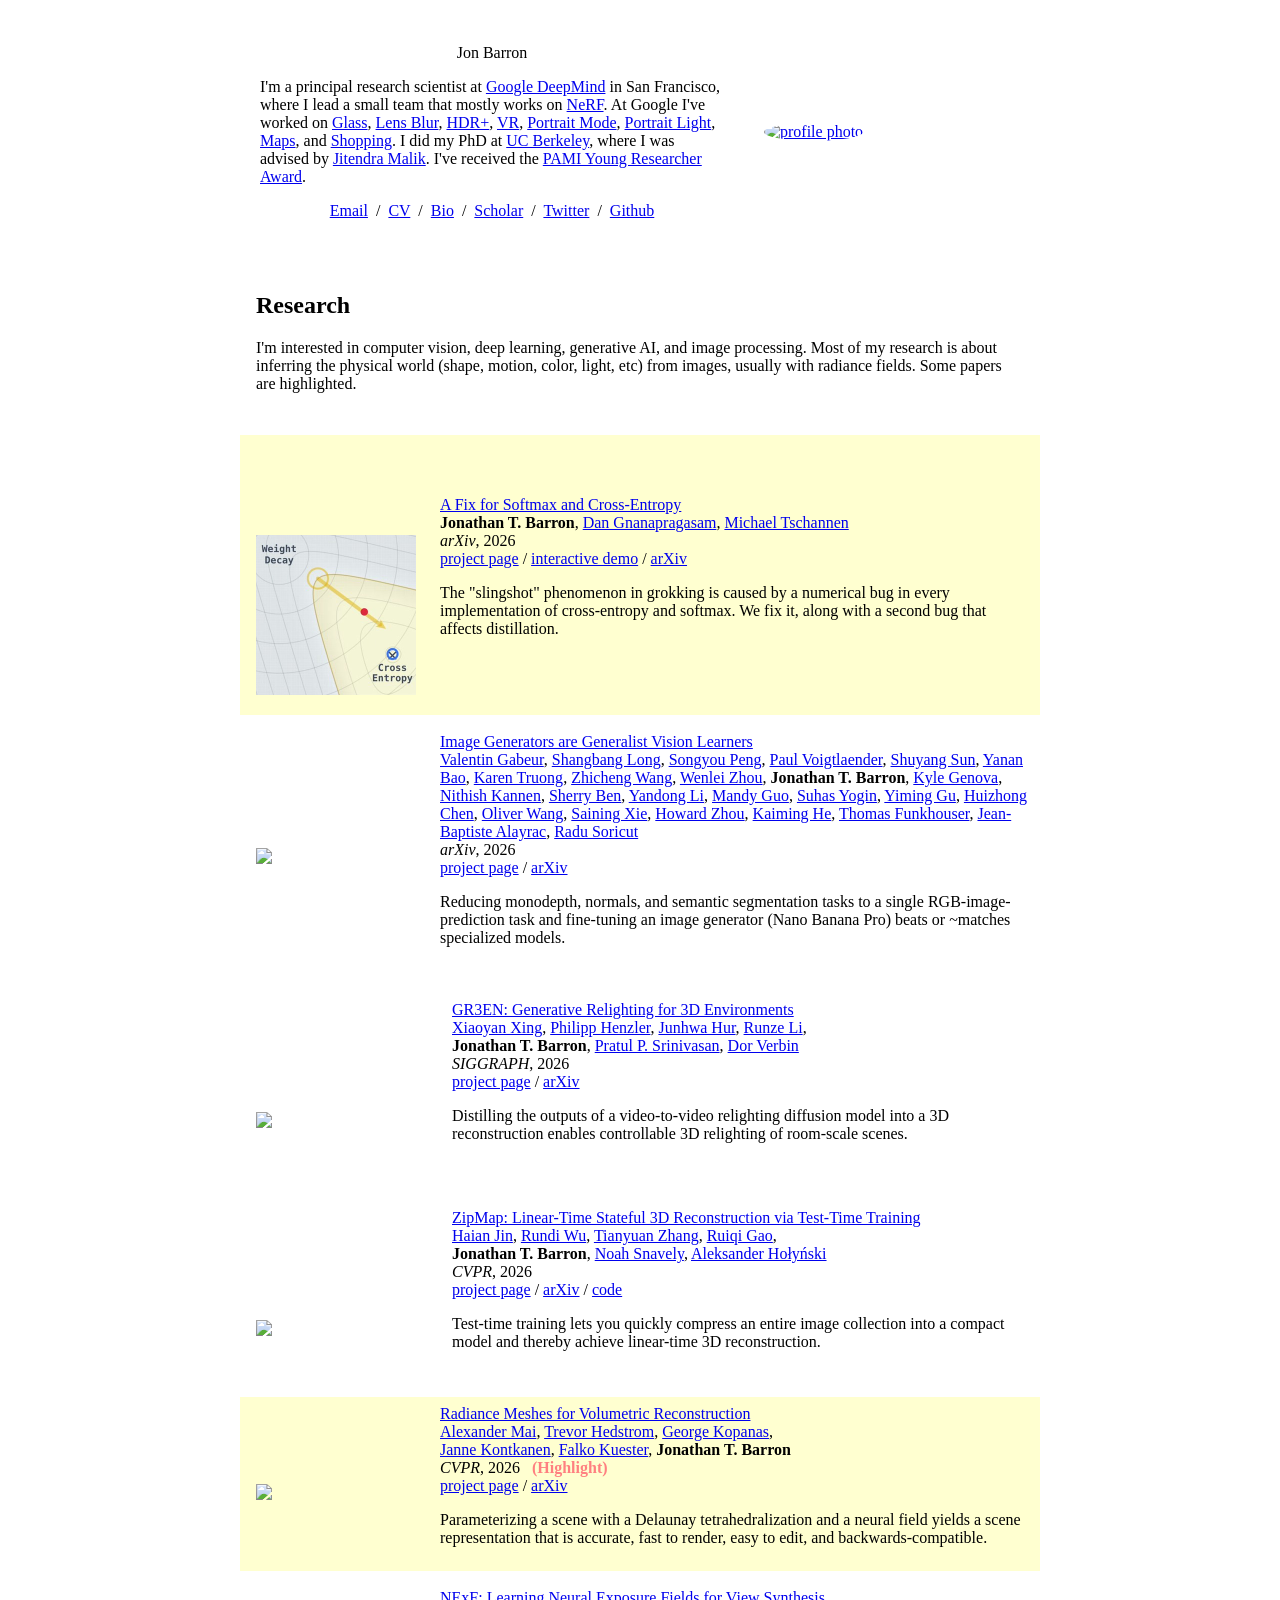
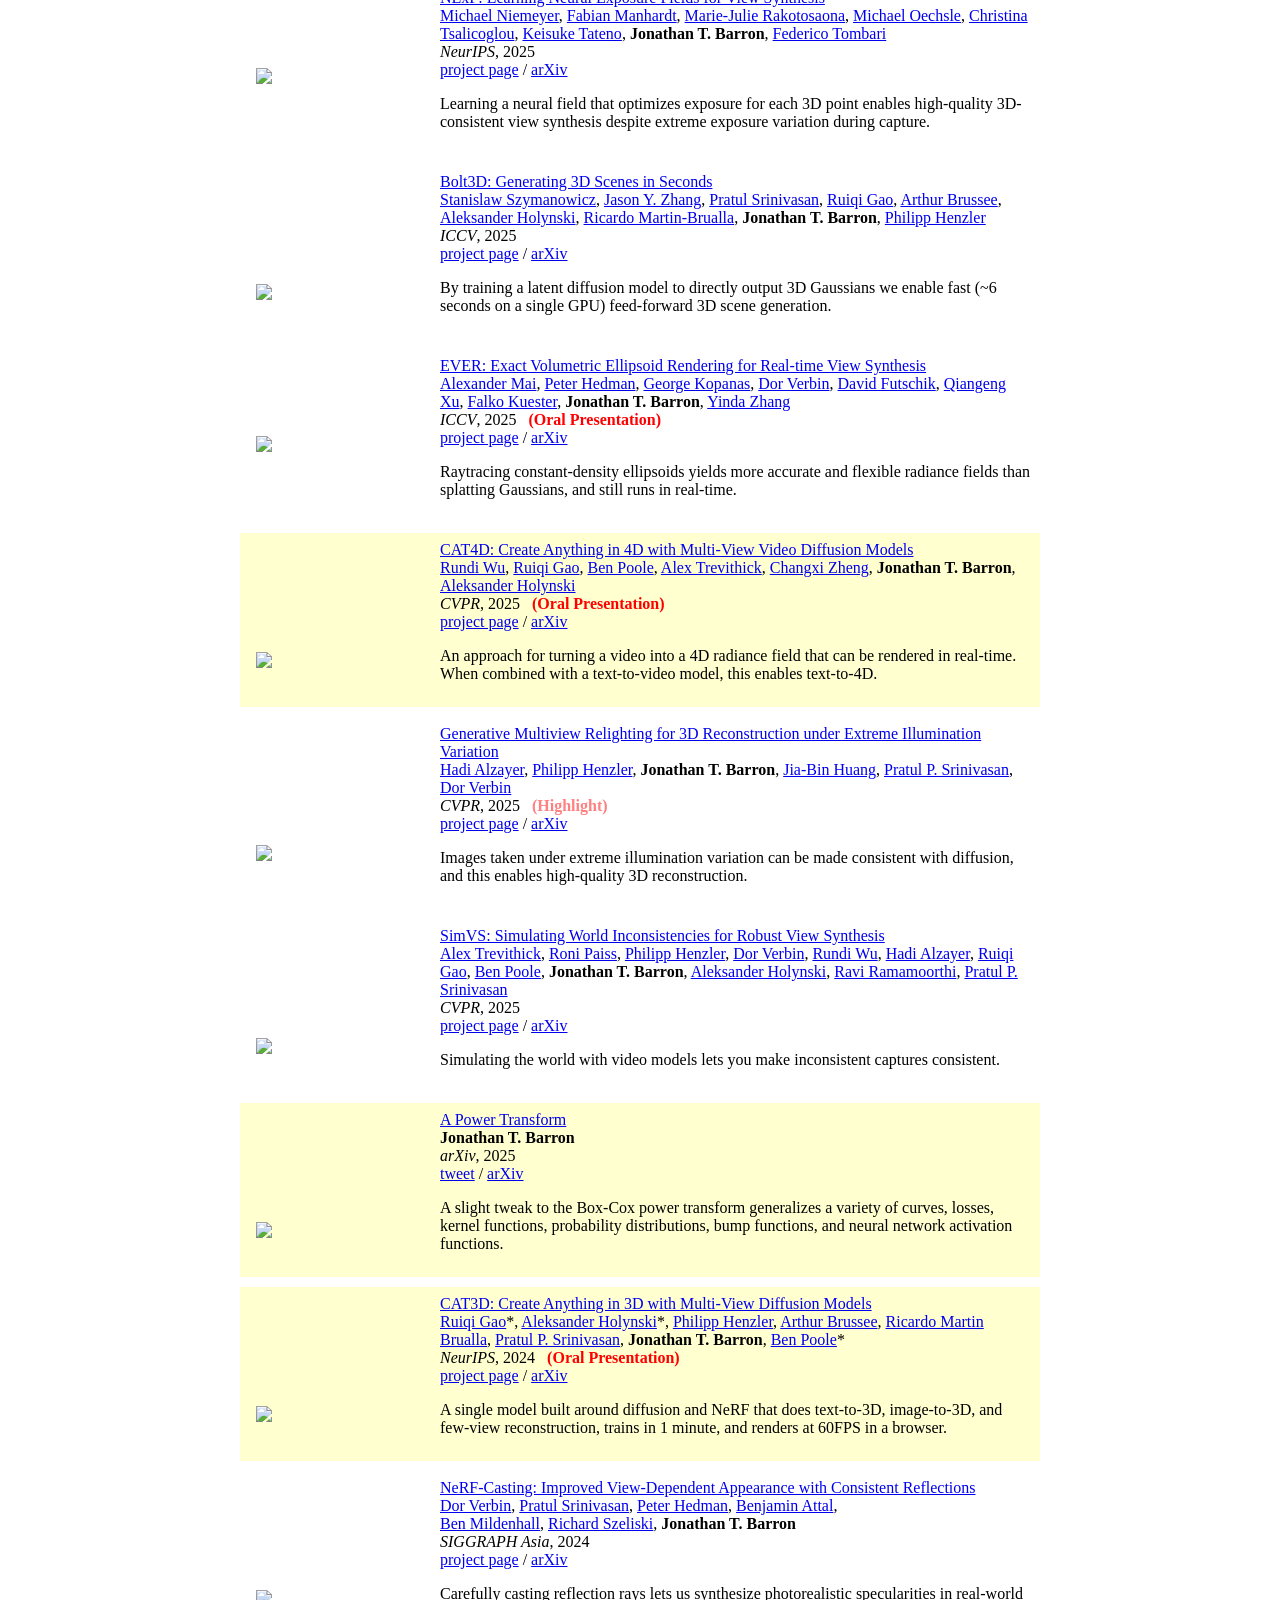
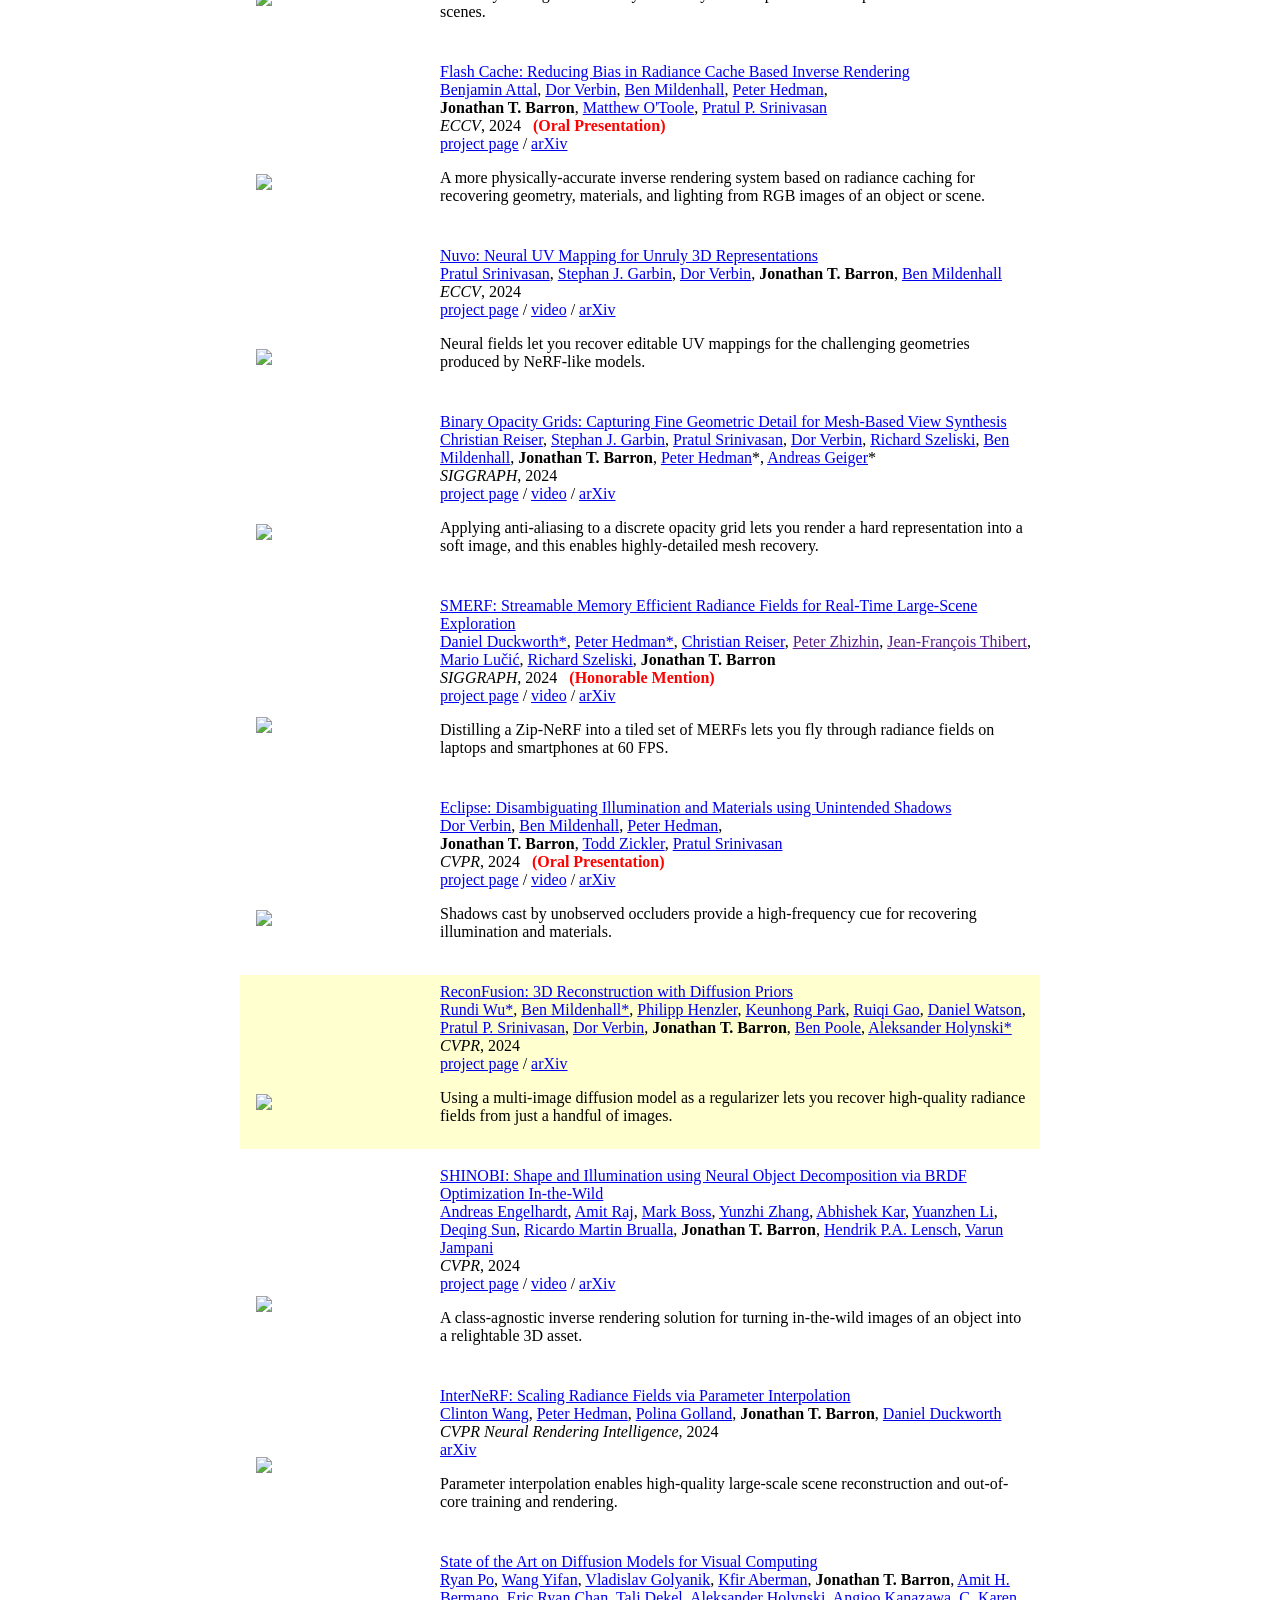
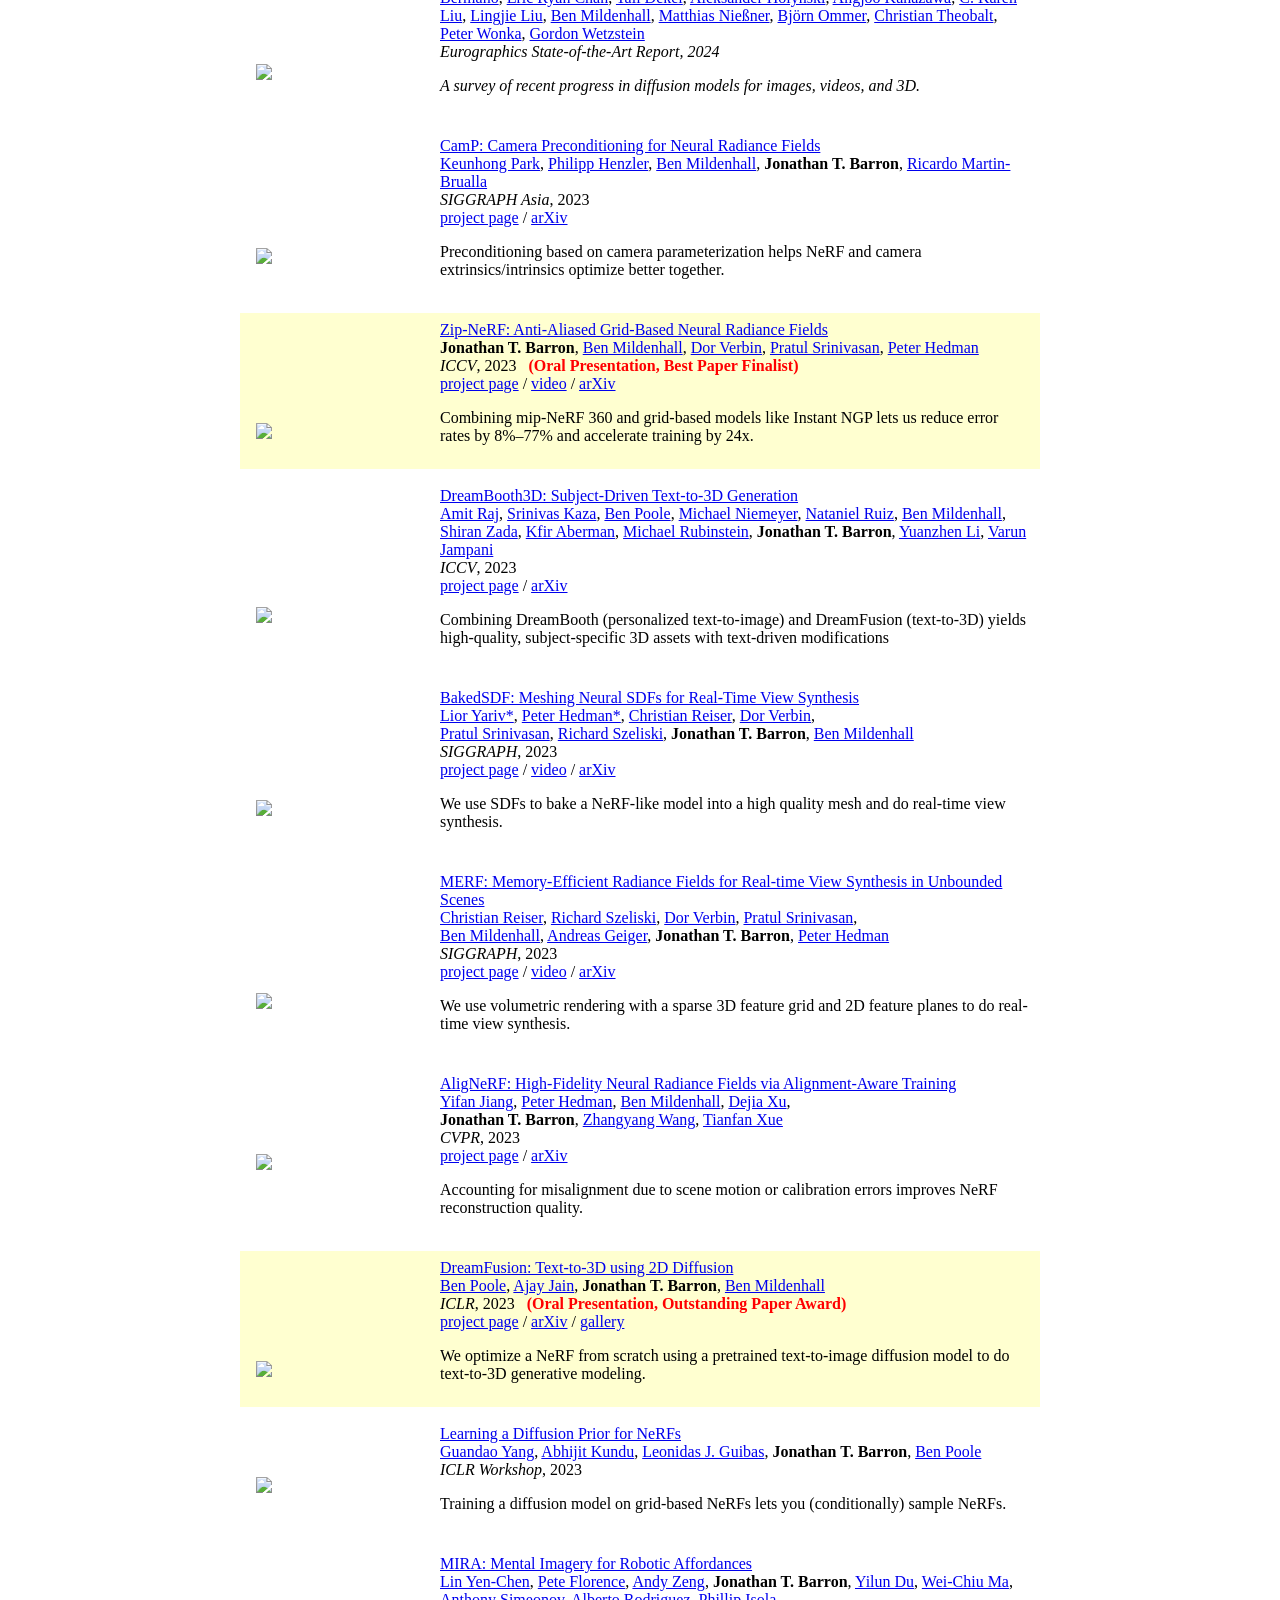
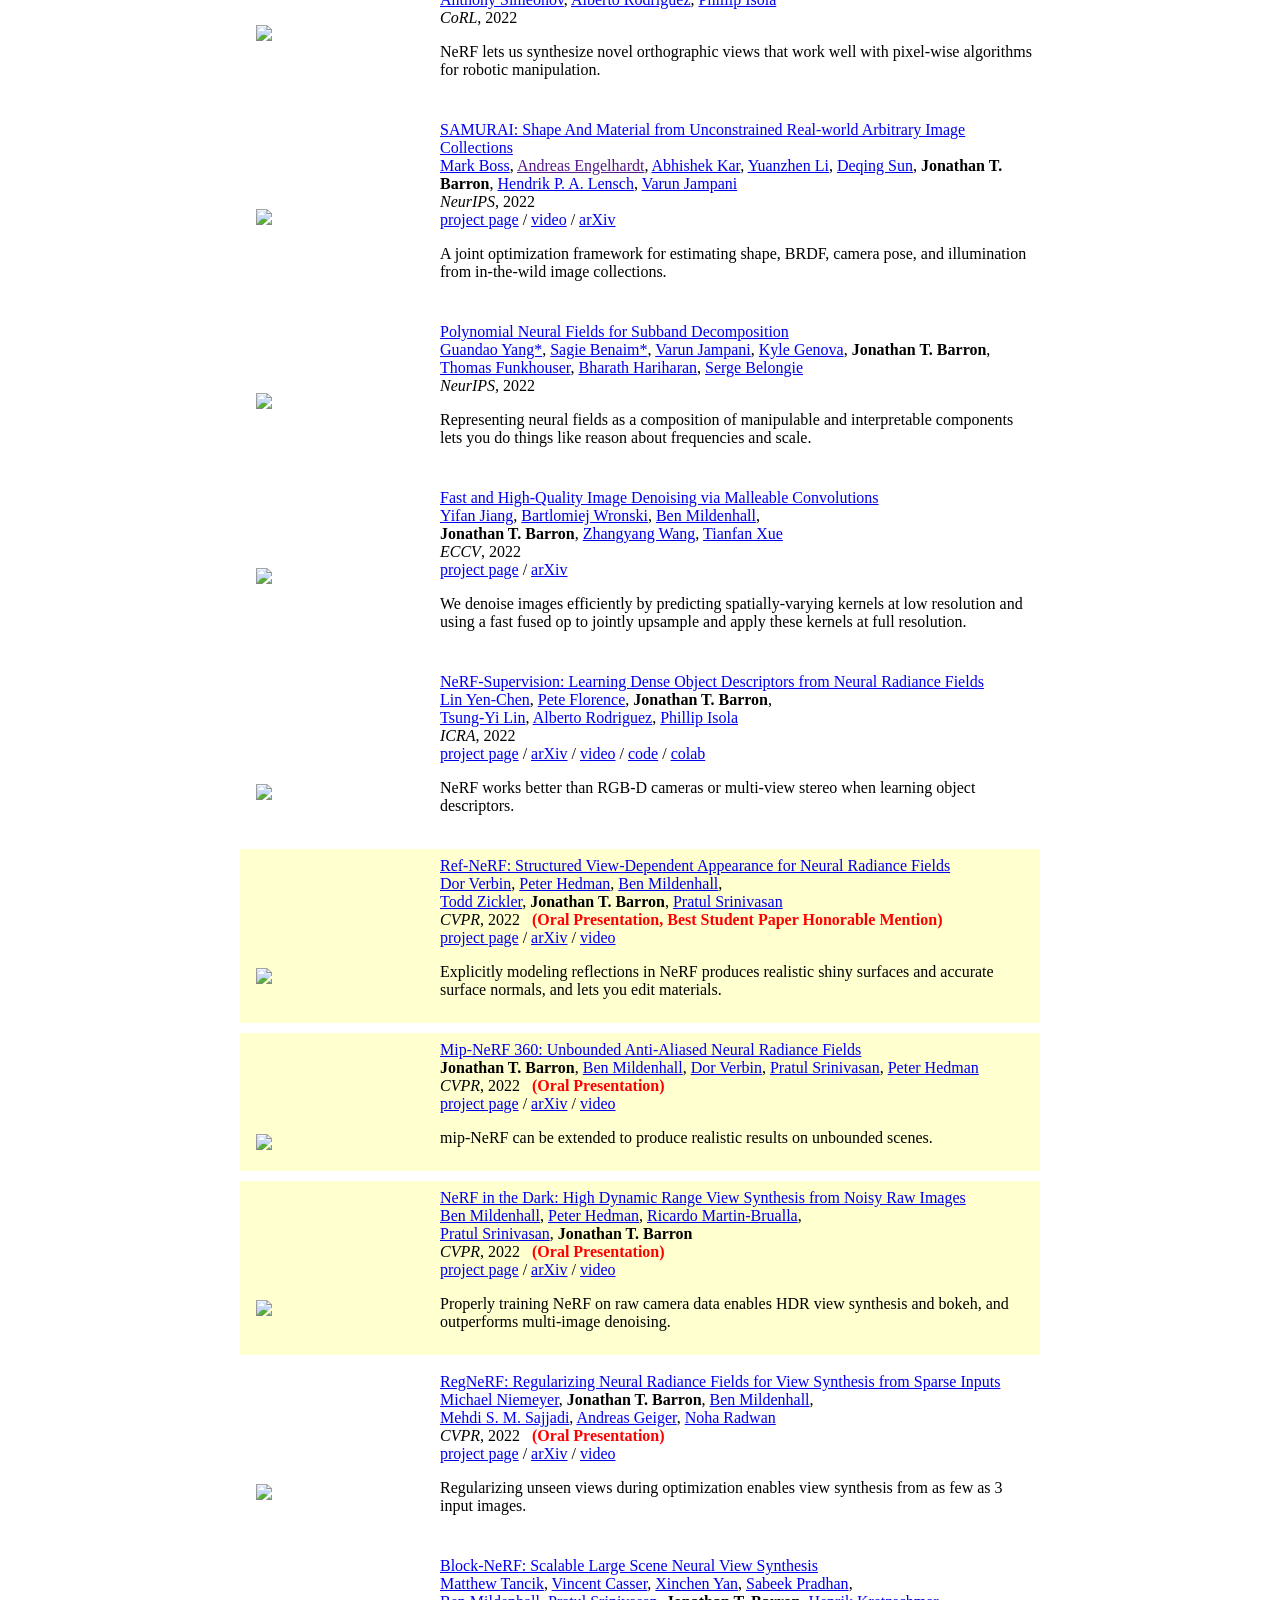
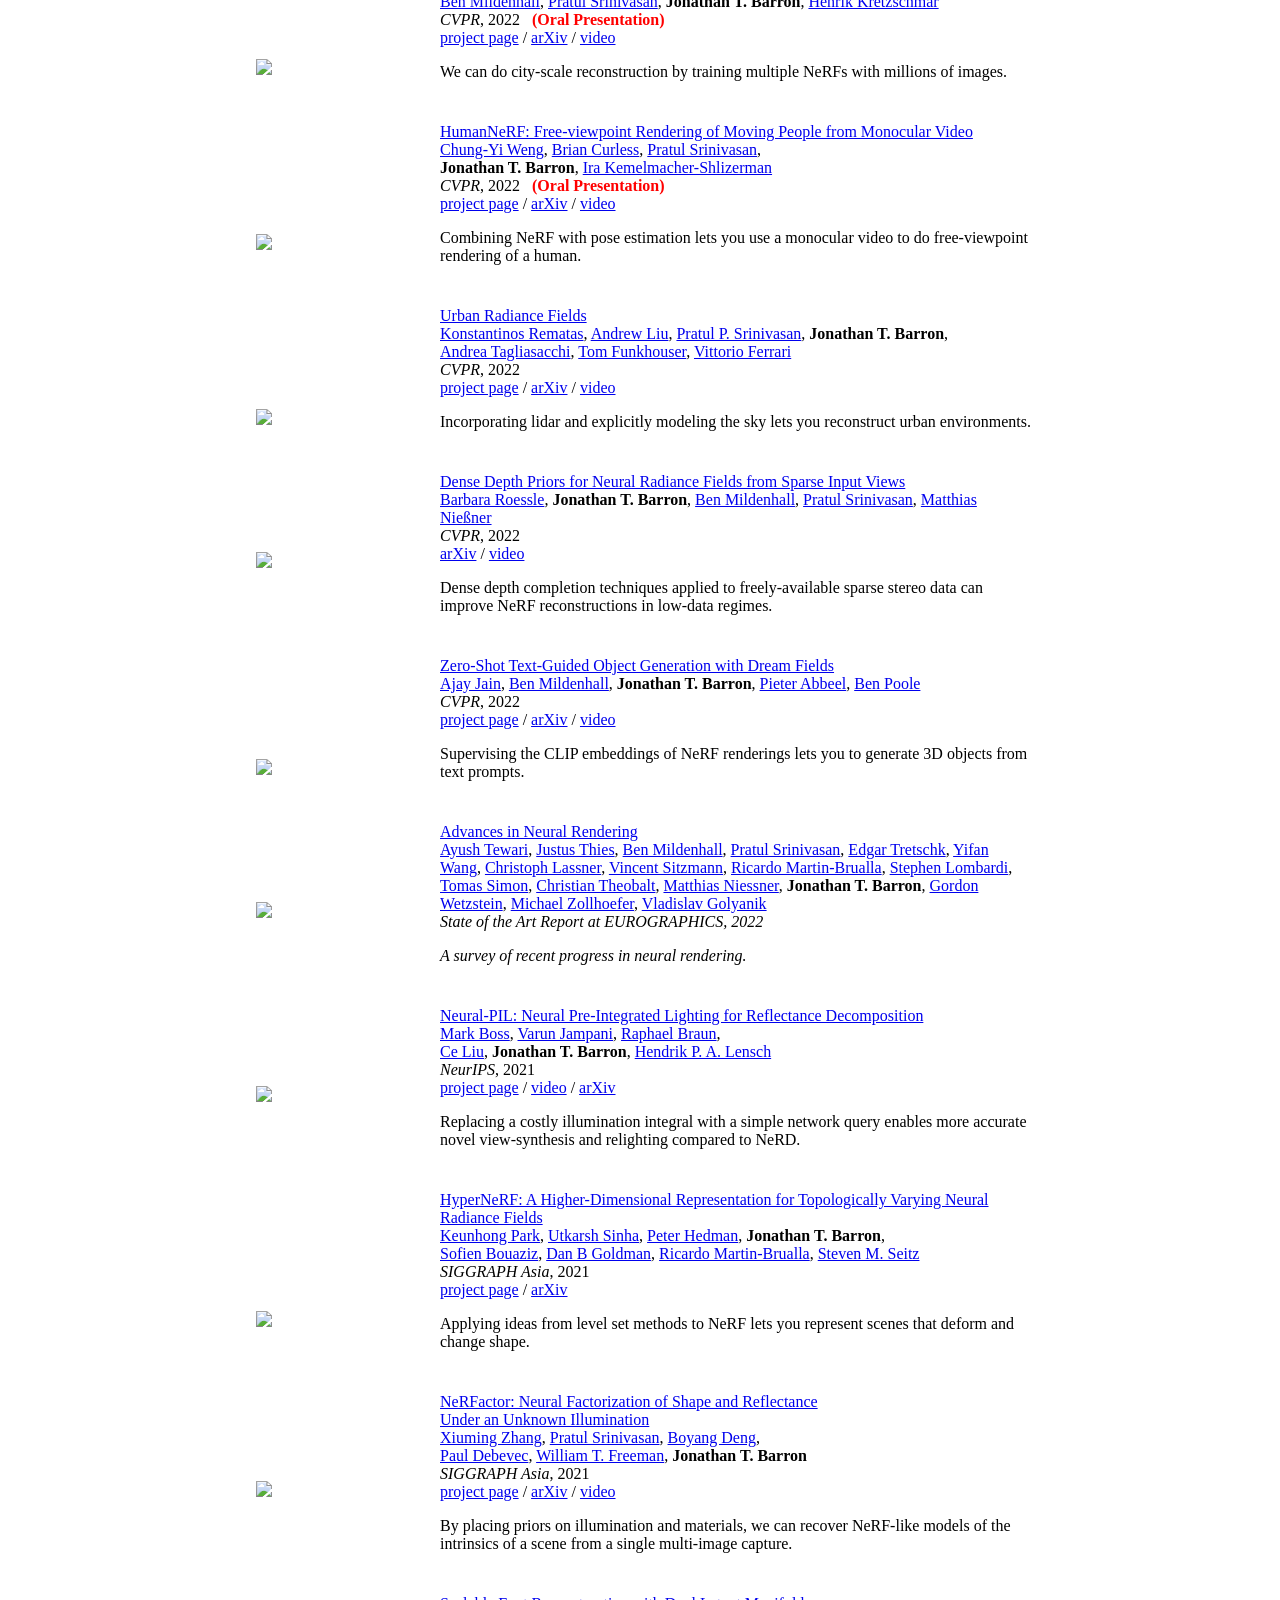
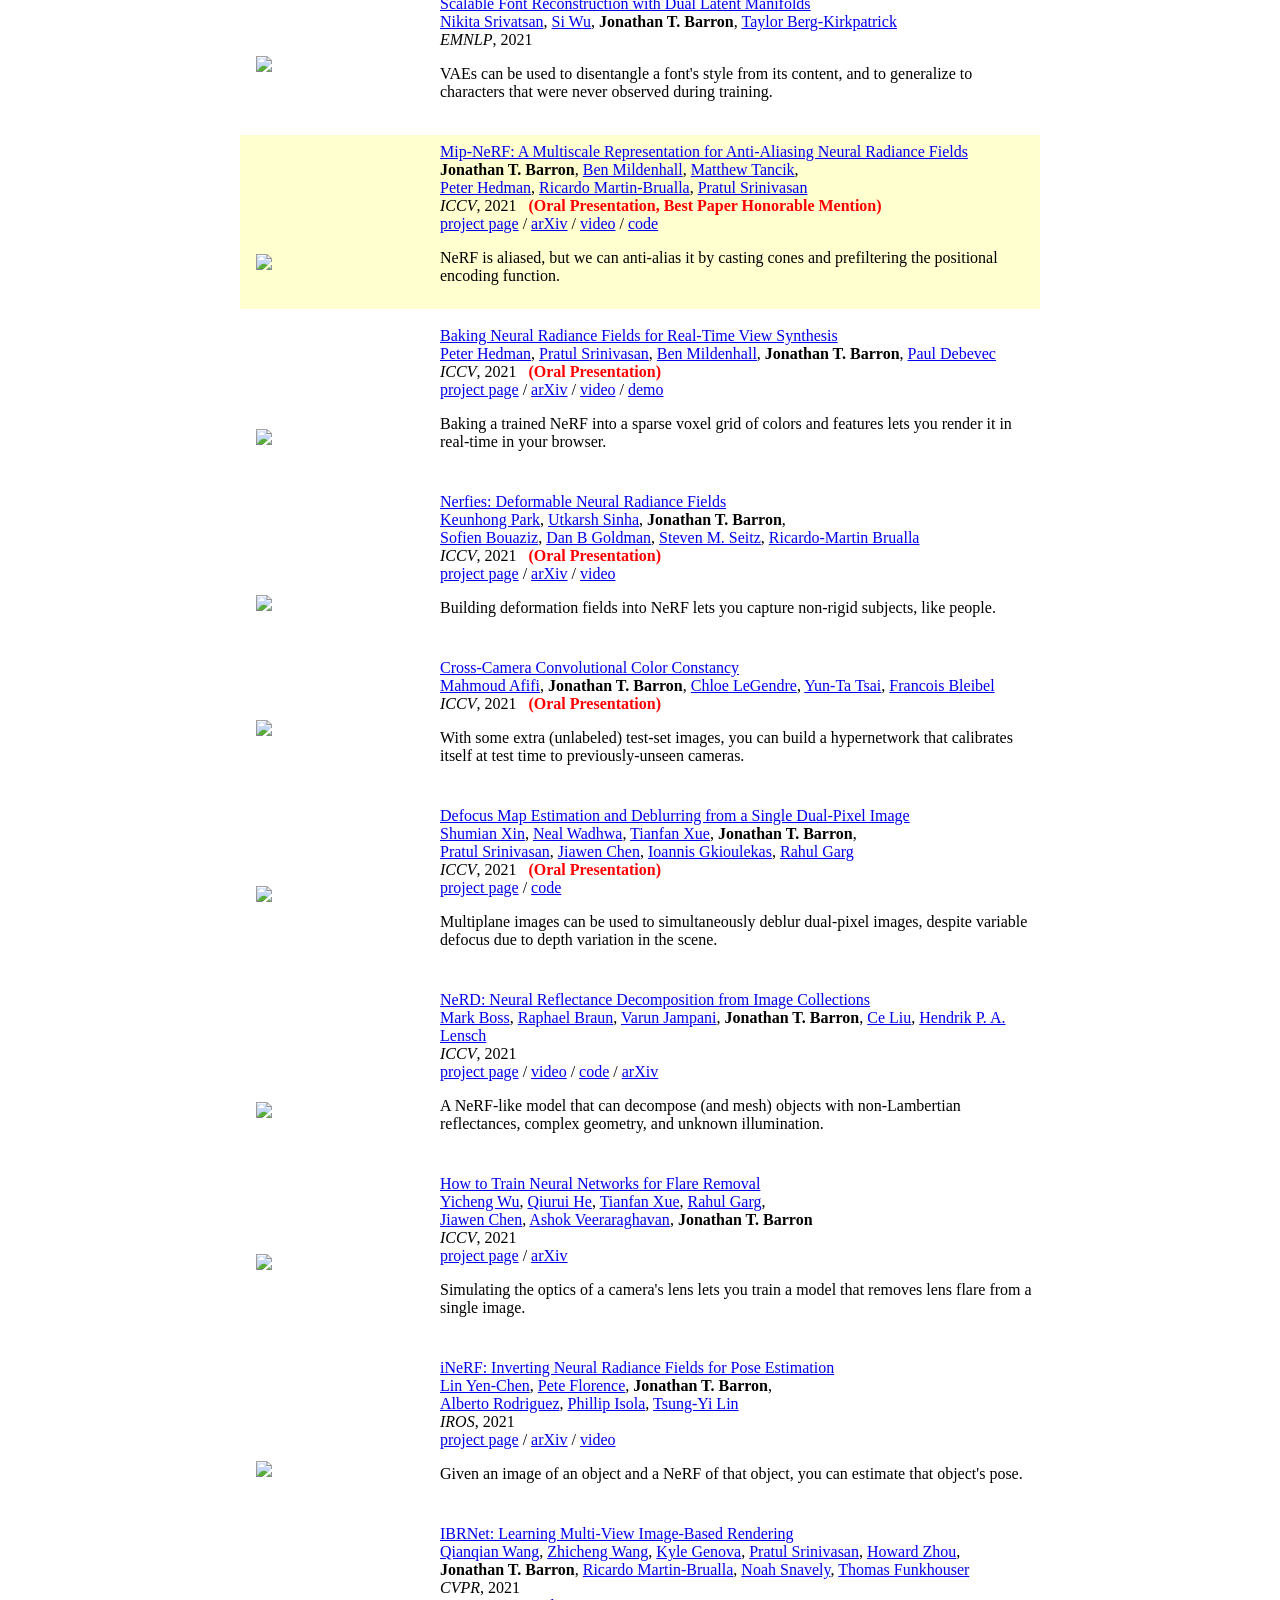
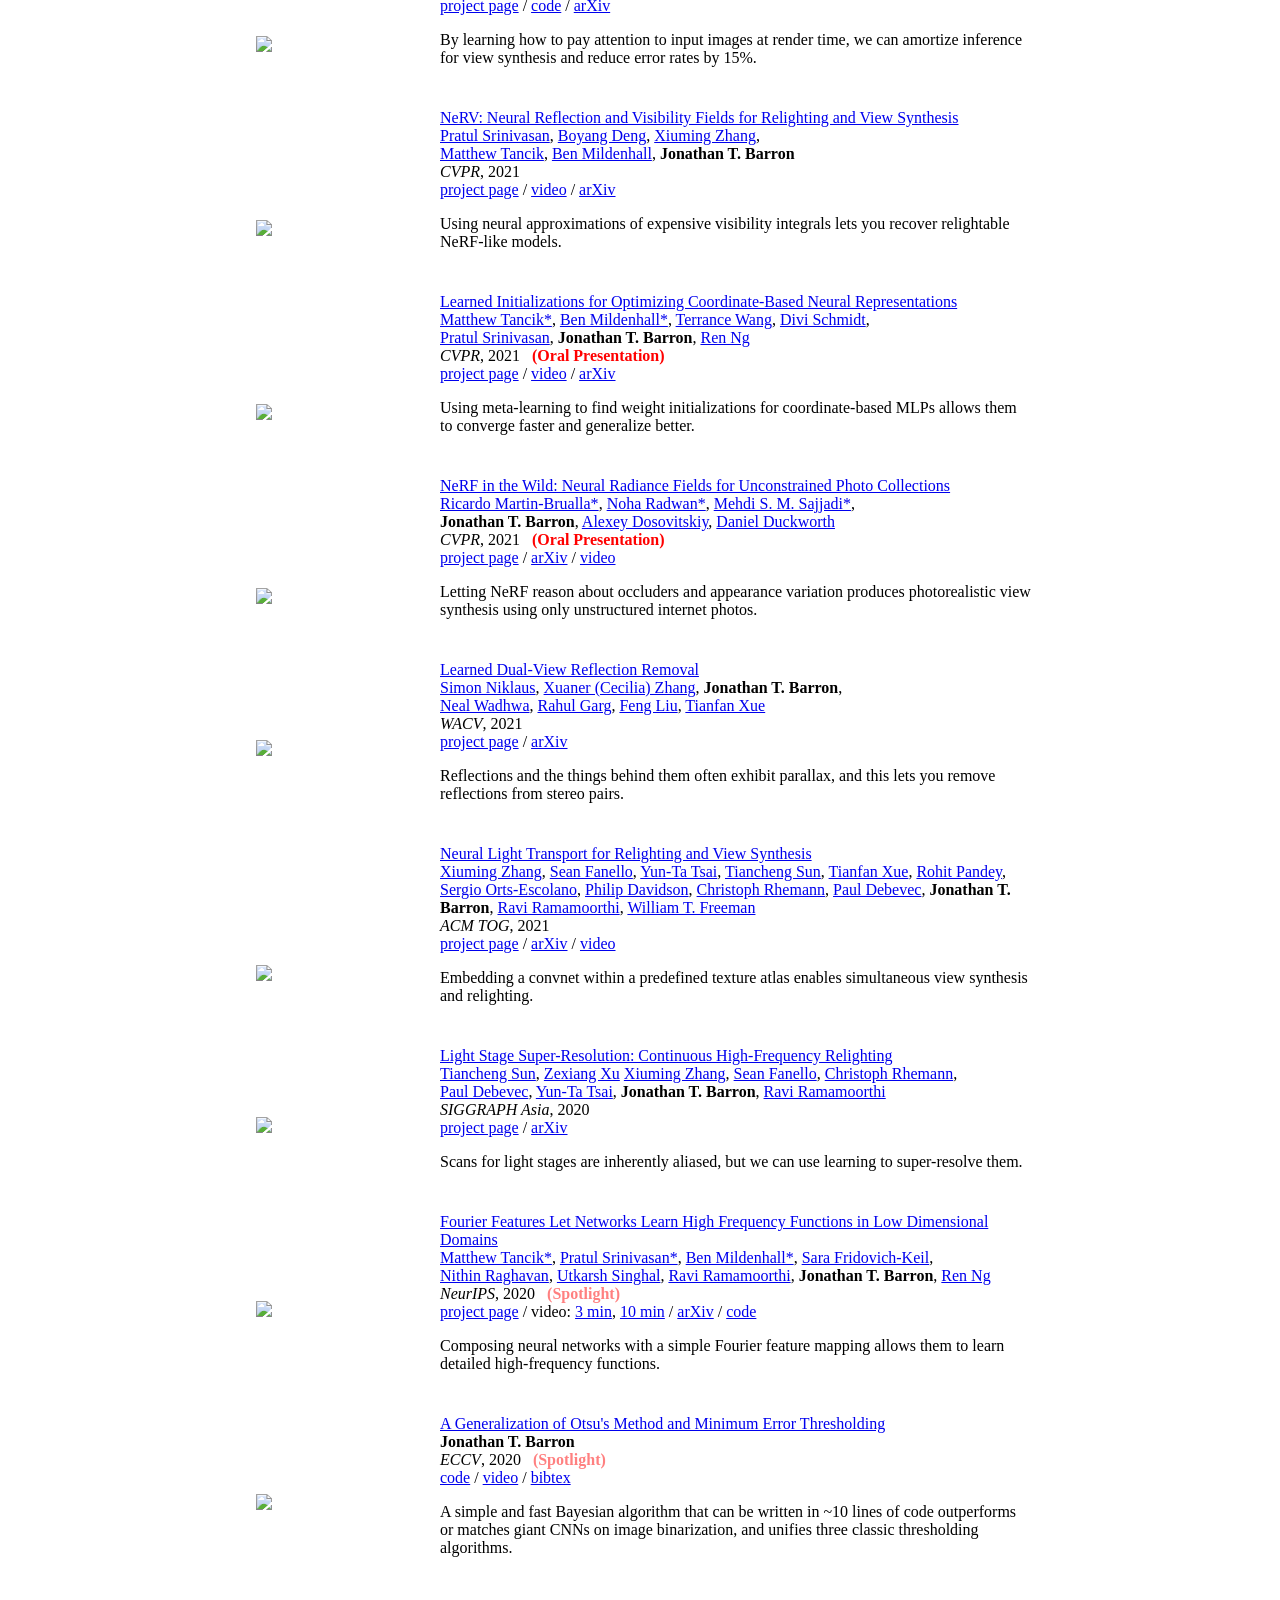
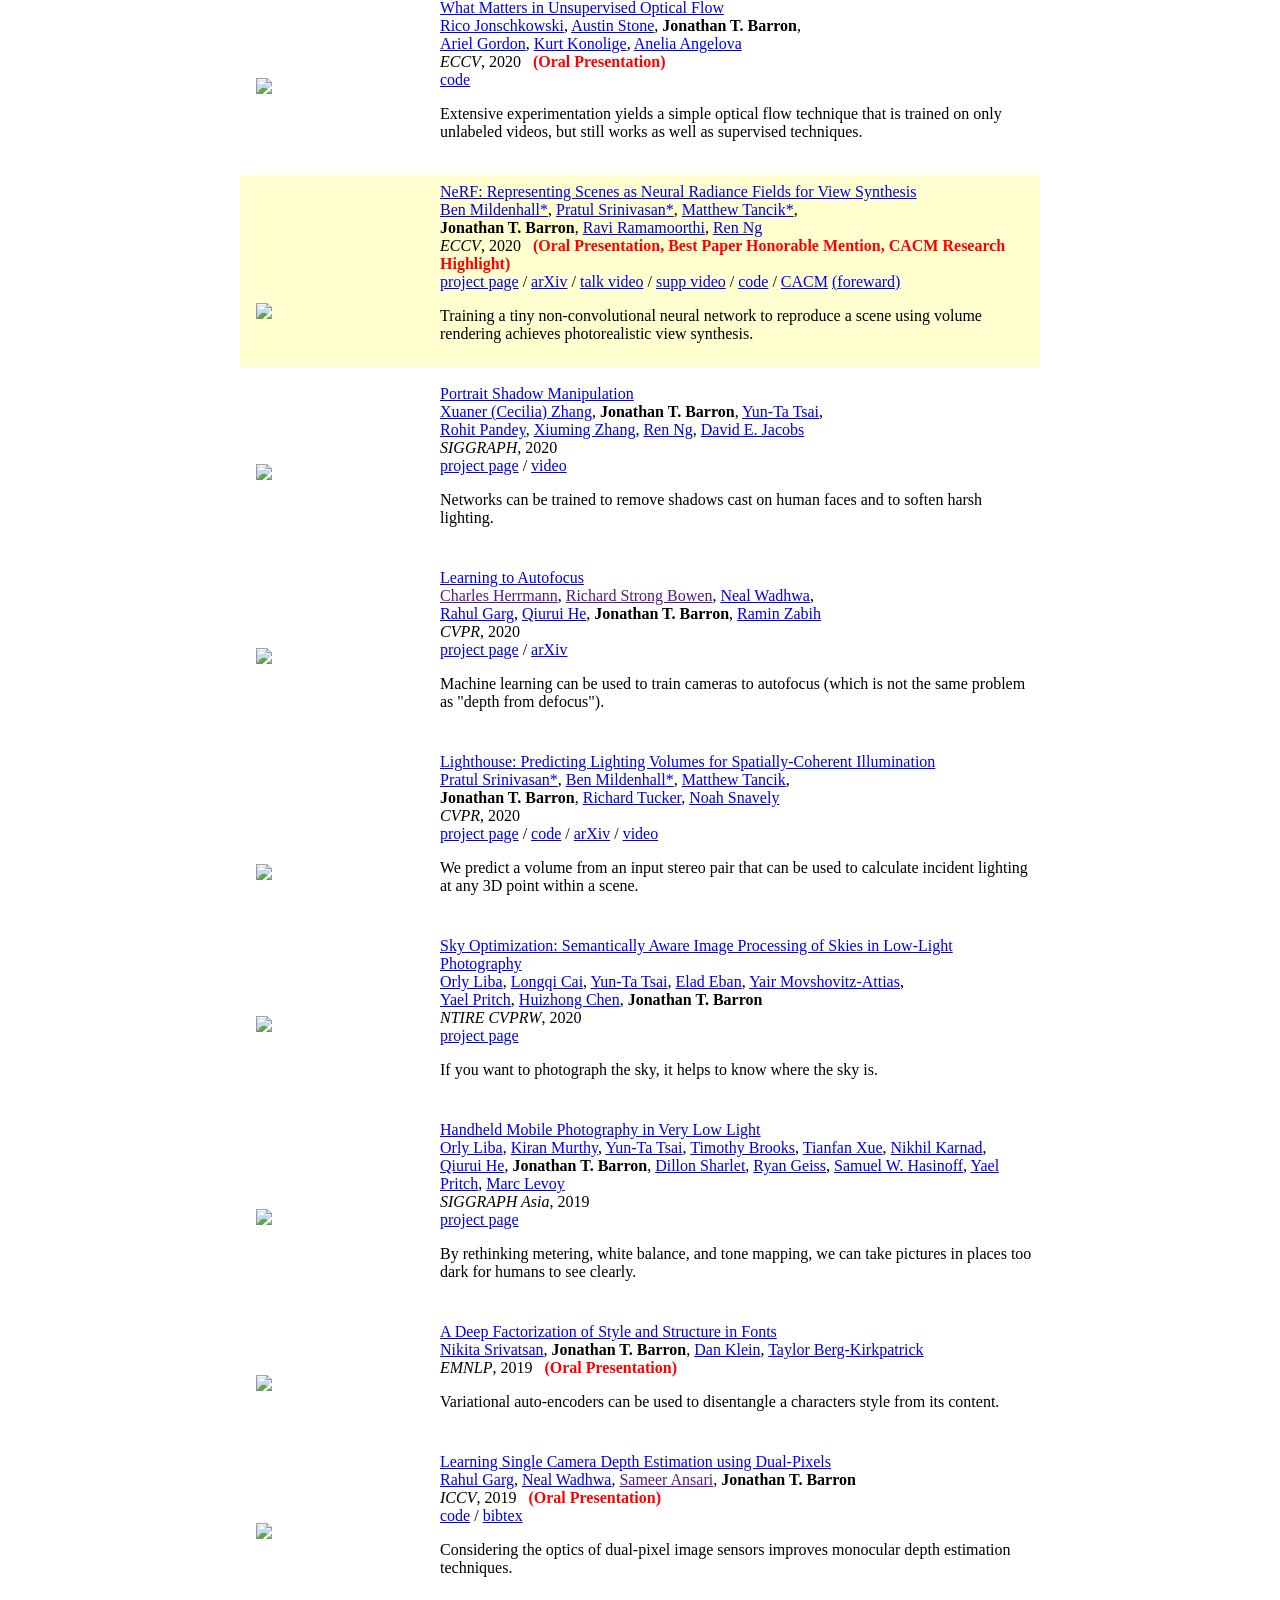
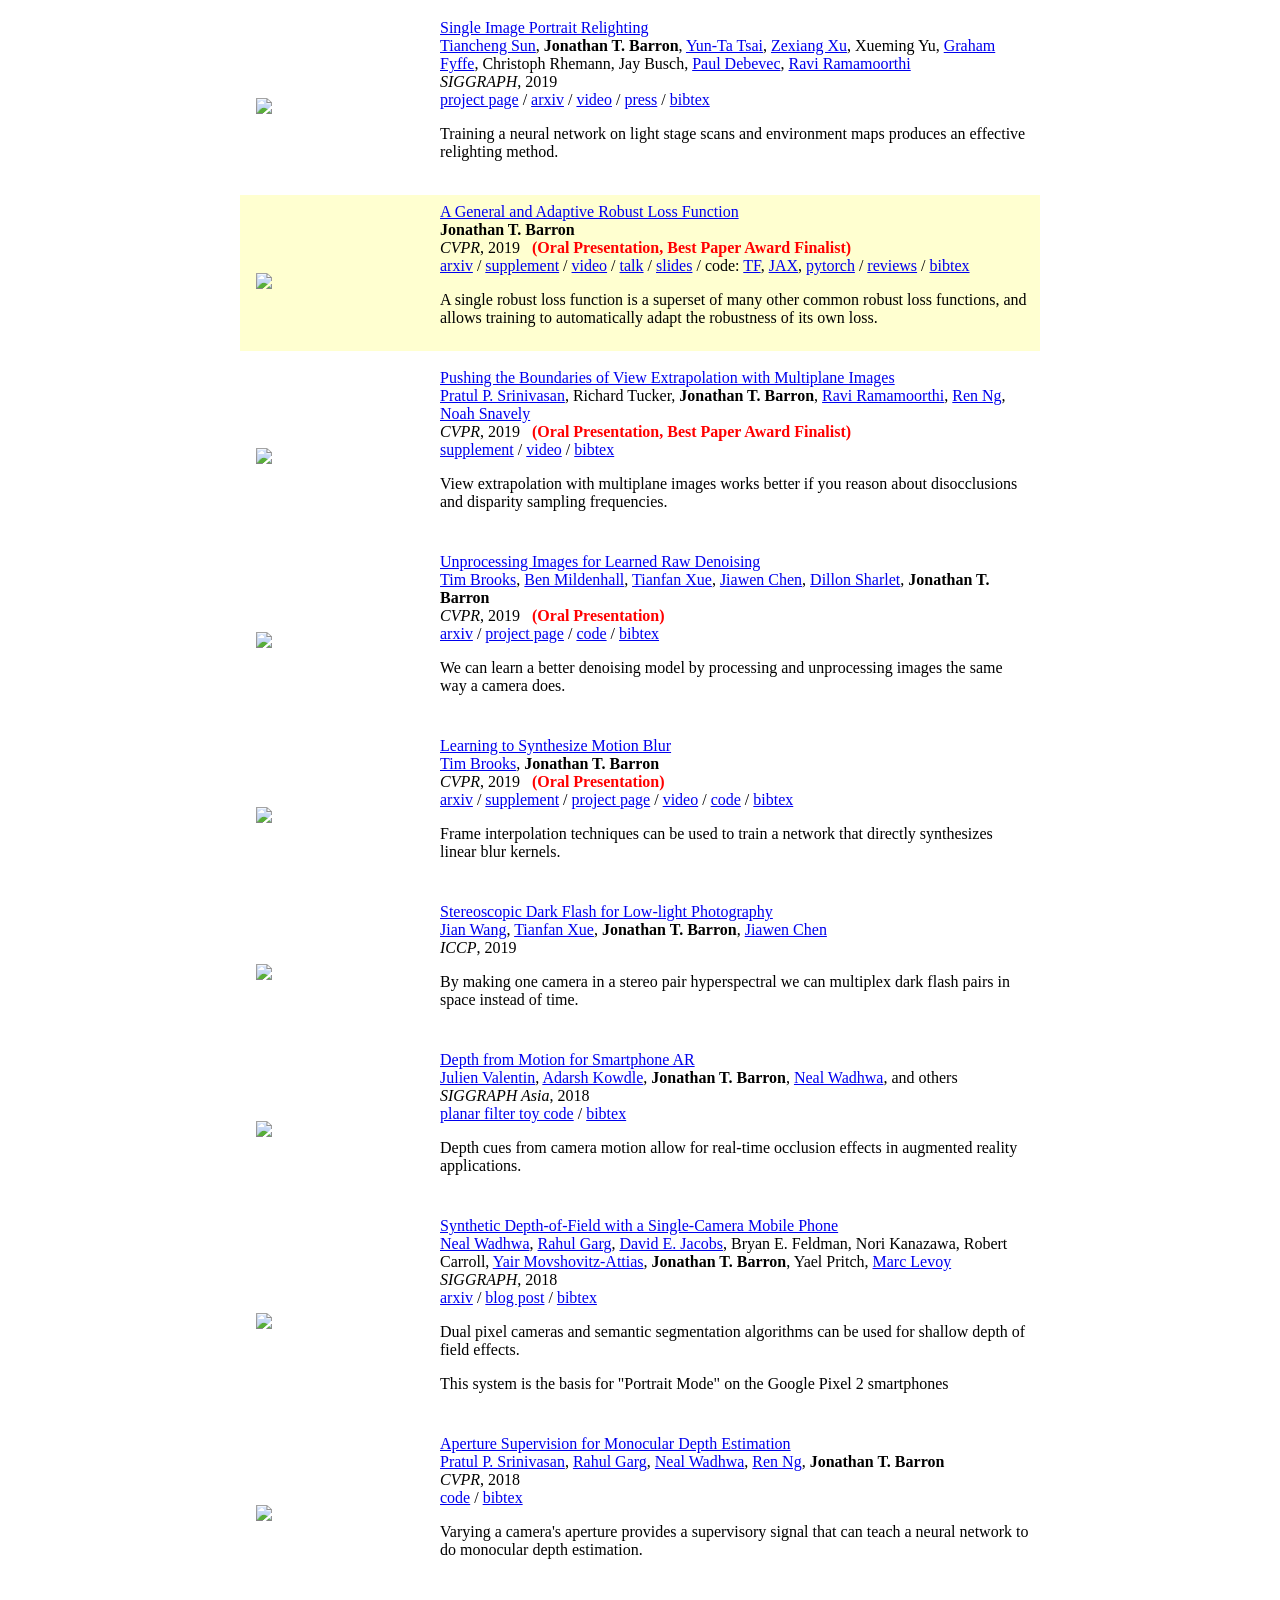
==== index.html @ c2117e4c "SoftmaxFix: demo link, description tweak, thumbnail trim, demo background seam fix" ====
<!DOCTYPE HTML>
<html lang="en">
  <head>
    <meta http-equiv="Content-Type" content="text/html; charset=UTF-8">

    <title>Jon Barron</title>

    <meta name="author" content="Jon Barron">
    <meta name="viewport" content="width=device-width, initial-scale=1">
    <link rel="shortcut icon" href="images/favicon/favicon.ico" type="image/x-icon">
    <link rel="stylesheet" type="text/css" href="stylesheet.css">
    
  </head>

  <body>
    <table style="width:100%;max-width:800px;border:0px;border-spacing:0px;border-collapse:separate;margin-right:auto;margin-left:auto;"><tbody>
      <tr style="padding:0px">
        <td style="padding:0px">
          <table style="width:100%;border:0px;border-spacing:0px;border-collapse:separate;margin-right:auto;margin-left:auto;"><tbody>
            <tr style="padding:0px">
              <td style="padding:2.5%;width:63%;vertical-align:middle">
                <p class="name" style="text-align: center;">
                  Jon Barron
                </p>
                <p>
		I'm a principal research scientist at <a href="https://deepmind.google/">Google DeepMind</a> in San Francisco, where I lead a small team that mostly works on <a href="https://www.matthewtancik.com/nerf">NeRF</a>.
		At Google I've worked on <a href="https://www.google.com/glass/start/">Glass</a>,  <a href="https://ai.googleblog.com/2014/04/lens-blur-in-new-google-camera-app.html">Lens Blur</a>, <a href="https://ai.googleblog.com/2014/10/hdr-low-light-and-high-dynamic-range.html">HDR+</a>, <a href="https://blog.google/products/google-ar-vr/introducing-next-generation-jump/">VR</a>, <a href="https://ai.googleblog.com/2017/10/portrait-mode-on-pixel-2-and-pixel-2-xl.html">Portrait Mode</a>, <a href="https://ai.googleblog.com/2020/12/portrait-light-enhancing-portrait.html">Portrait Light</a>, <a href="https://blog.google/products/maps/three-maps-updates-io-2022/">Maps</a>, and <a href="https://research.google/blog/bringing-3d-shoppable-products-online-with-generative-ai/">Shopping</a>.
		I did my PhD at <a href="http://www.eecs.berkeley.edu/">UC Berkeley</a>, where I was advised by <a href="http://www.cs.berkeley.edu/~malik/">Jitendra Malik</a>.
		I've received the <a href="https://www.thecvf.com/?page_id=413#YRA">PAMI Young Researcher Award</a>.
                </p>
                <p style="text-align:center">
                  <a href="mailto:jonbarron@gmail.com">Email</a> &nbsp;/&nbsp;
                  <a href="data/JonBarron-CV.pdf">CV</a> &nbsp;/&nbsp;
                  <a href="data/JonBarron-bio.txt">Bio</a> &nbsp;/&nbsp;
                  <a href="https://scholar.google.com/citations?hl=en&user=jktWnL8AAAAJ">Scholar</a> &nbsp;/&nbsp;
                  <a href="https://twitter.com/jon_barron">Twitter</a> &nbsp;/&nbsp;
                  <a href="https://github.com/jonbarron/">Github</a>
                </p>
              </td>
              <td style="padding:2.5%;width:37%;max-width:37%">
                <a href="images/JonBarron.jpg"><img style="width:100%;max-width:100%;object-fit: cover; border-radius: 50%;" alt="profile photo" src="images/JonBarron.jpg" class="hoverZoomLink"></a>
              </td>
            </tr>
          </tbody></table>
          <table style="width:100%;border:0px;border-spacing:0px;border-collapse:separate;margin-right:auto;margin-left:auto;"><tbody>
              <tr>
              <td style="padding:16px;width:100%;vertical-align:middle">
                <h2>Research</h2>
                <p>
                  I'm interested in computer vision, deep learning, generative AI, and image processing. Most of my research is about inferring the physical world (shape, motion, color, light, etc) from images, usually with radiance fields. Some papers are <span class="highlight">highlighted</span>.
                </p>
              </td>
            </tr>
          </tbody></table>
          <table style="width:100%;border:0px;border-spacing:0px 10px;border-collapse:separate;margin-right:auto;margin-left:auto;"><tbody>


<tr onmouseout="softmaxfix_stop()" onmouseover="softmaxfix_start()" bgcolor="#ffffd0">
  <td style="padding:16px;width:20%;vertical-align:middle">
    <div class="one">
      <div class="two" id='softmaxfix_image'><video  width=100% height=100% muted autoplay loop>
      <source src="images/softmaxfix.mp4" type="video/mp4">
      Your browser does not support the video tag.
      </video></div>
      <img src='images/softmaxfix.jpg' width="160">
    </div>
    <script type="text/javascript">
      function softmaxfix_start() {
        document.getElementById('softmaxfix_image').style.opacity = "1";
      }

      function softmaxfix_stop() {
        document.getElementById('softmaxfix_image').style.opacity = "0";
      }
      softmaxfix_stop()
    </script>
  </td>
  <td style="padding:8px;width:80%;vertical-align:middle">
    <a href="softmaxfix/">
      <span class="papertitle">A Fix for Softmax and Cross-Entropy</span>
    </a>
    <br>
    <strong>Jonathan T. Barron</strong>,
    <a href="https://scholar.google.com/citations?user=zNMOfjQAAAAJ&hl=en">Dan Gnanapragasam</a>,
    <a href="https://mitscha.github.io/">Michael Tschannen</a>
    <br>
    <em>arXiv</em>, 2026
    <br>
    <a href="softmaxfix/">project page</a>
    /
    <a href="softmaxfix/demo.html">interactive demo</a>
    /
    <a href="https://arxiv.org/abs/2610.31642">arXiv</a>
    <p></p>
    <p>
    The "slingshot" phenomenon in grokking is caused by a numerical bug in every implementation of cross-entropy and softmax. We fix it, along with a second bug that affects distillation.
    </p>
  </td>
</tr>


<tr onmouseout="vbanana_stop()" onmouseover="vbanana_start()">
  <td style="padding:16px;width:20%;vertical-align:middle">
    <div class="one">
      <div class="two" id='vbanana_image'>
        <img src='images/vbanana_after.jpg' width=100%>
      </div>
      <img src='images/vbanana_before.jpg' width=100%>
    </div>
    <script type="text/javascript">
      function vbanana_start() {
        document.getElementById('vbanana_image').style.opacity = "1";
      }

      function vbanana_stop() {
        document.getElementById('vbanana_image').style.opacity = "0";
      }
      vbanana_stop()
    </script>
  </td>
  <td style="padding:8px;width:80%;vertical-align:middle">
    <a href="https://vision-banana.github.io/">
      <span class="papertitle">Image Generators are Generalist Vision Learners</span>
    </a>
    <br>
    <a href="https://gabeur.github.io/">Valentin Gabeur</a>,
    <a href="https://scholar.google.com/scholar?q=Shangbang+Long">Shangbang Long</a>,
    <a href="https://pengsongyou.github.io/">Songyou Peng</a>,
    <a href="https://scholar.google.com/scholar?q=Paul+Voigtlaender">Paul Voigtlaender</a>,
    <a href="https://kevinshuyangsun.github.io/">Shuyang Sun</a>,
    <a href="https://scholar.google.com/scholar?q=Yanan+Bao">Yanan Bao</a>,
    <a href="https://scholar.google.com/scholar?q=Karen+Truong">Karen Truong</a>,
    <a href="https://scholar.google.com/scholar?q=Zhicheng+Wang">Zhicheng Wang</a>,
    <a href="https://scholar.google.com/scholar?q=Wenlei+Zhou">Wenlei Zhou</a>,
    <strong>Jonathan T. Barron</strong>,
    <a href="https://kylegenova.com/">Kyle Genova</a>,
    <a href="https://scholar.google.com/scholar?q=Nithish+Kannen">Nithish Kannen</a>,
    <a href="https://scholar.google.com/scholar?q=Sherry+Ben">Sherry Ben</a>,
    <a href="https://scholar.google.com/scholar?q=Yandong+Li">Yandong Li</a>,
    <a href="https://scholar.google.com/scholar?q=Mandy+Guo">Mandy Guo</a>,
    <a href="https://scholar.google.com/scholar?q=Suhas+Yogin">Suhas Yogin</a>,
    <a href="https://scholar.google.com/scholar?q=Yiming+Gu">Yiming Gu</a>,
    <a href="https://scholar.google.com/scholar?q=Huizhong+Chen">Huizhong Chen</a>,
    <a href="https://www.oliverwang.info/">Oliver Wang</a>,
    <a href="https://sainingxie.com/">Saining Xie</a>,
    <a href="https://scholar.google.com/scholar?q=Howard+Zhou">Howard Zhou</a>,
    <a href="https://kaiminghe.github.io/">Kaiming He</a>,
    <a href="https://www.cs.princeton.edu/~funk/">Thomas Funkhouser</a>,
    <a href="https://www.jbalayrac.com/">Jean-Baptiste Alayrac</a>,
    <a href="https://research.google/people/radu-soricut/">Radu Soricut</a>
    <br>
    <em>arXiv</em>, 2026
    <br>
    <a href="https://vision-banana.github.io/">project page</a>
    /
    <a href="https://arxiv.org/abs/2604.20329">arXiv</a>
    <p></p>
    <p>
    Reducing monodepth, normals, and semantic segmentation tasks to a single RGB-image-prediction task and fine-tuning an image generator (Nano Banana Pro) beats or ~matches specialized models.
    </p>
  </td>
</tr>


<tr onmouseout="gr3en_stop()" onmouseover="gr3en_start()">
  <td style="padding:16px;width:20%;vertical-align:middle">
    <div class="one">
      <div class="two" id='gr3en_image'><video  width=100% height=100% muted autoplay loop>
      <source src="images/gr3en.mp4" type="video/mp4">
      Your browser does not support the video tag.
      </video></div>
      <img src='images/gr3en.jpg' width="160">
    </div>
    <script type="text/javascript">
      function gr3en_start() {
        document.getElementById('gr3en_image').style.opacity = "1";
      }

      function gr3en_stop() {
        document.getElementById('gr3en_image').style.opacity = "0";
      }
      gr3en_stop()
    </script>
  </td>
  <td style="padding:20px;width:75%;vertical-align:middle">
    <a href="https://gr3en-relight.github.io/">
      <span class="papertitle">GR3EN: Generative Relighting for 3D Environments</span>
    </a>
    <br>
    <a href="https://xyxingx.github.io/">Xiaoyan Xing</a>,
    <a href="https://henzler.github.io/">Philipp Henzler</a>,
    <a href="https://hurjunhwa.github.io/">Junhwa Hur</a>,
    <a href="https://bragilee.github.io/">Runze Li</a>, <br>
    <strong>Jonathan T. Barron</strong>,
    <a href="https://pratulsrinivasan.github.io/">Pratul P. Srinivasan</a>,
    <a href="https://dorverbin.github.io/">Dor Verbin</a>
    <br>
    <em>SIGGRAPH</em>, 2026
    <br>
    <a href="https://gr3en-relight.github.io/">project page</a> /
    <a href="https://arxiv.org/abs/2601.16272">arXiv</a>
    <p></p>
    <p>
		Distilling the outputs of a video-to-video relighting diffusion model into a 3D reconstruction enables controllable 3D relighting of room-scale scenes.
    </p>
  </td>
</tr>


<tr onmouseout="zipmap_stop()" onmouseover="zipmap_start()">
  <td style="padding:16px;width:20%;vertical-align:middle">
    <div class="one">
      <div class="two" id='zipmap_image'><video  width=100% height=100% muted autoplay loop>
      <source src="images/zipmap.mp4" type="video/mp4">
      Your browser does not support the video tag.
      </video></div>
      <img src='images/zipmap.jpg' width="160">
    </div>
    <script type="text/javascript">
      function zipmap_start() {
        document.getElementById('zipmap_image').style.opacity = "1";
      }

      function zipmap_stop() {
        document.getElementById('zipmap_image').style.opacity = "0";
      }
      zipmap_stop()
    </script>
  </td>
  <td style="padding:20px;width:75%;vertical-align:middle">
    <a href="https://haian-jin.github.io/ZipMap/">
      <span class="papertitle">ZipMap: Linear-Time Stateful 3D Reconstruction via Test-Time Training</span>
    </a>
    <br>
    <a href="https://haian-jin.github.io/">Haian Jin</a>,
    <a href="https://rundiwu.github.io/">Rundi Wu</a>,
    <a href="https://tianyuanzhang.com/">Tianyuan Zhang</a>,
    <a href="https://ruiqigao.github.io/">Ruiqi Gao</a>, <br>
    <strong>Jonathan T. Barron</strong>,
    <a href="https://www.cs.cornell.edu/~snavely/">Noah Snavely</a>,
    <a href="https://holynski.org/">Aleksander Hołyński</a>
    <br>
    <em>CVPR</em>, 2026
    <br>
    <a href="https://haian-jin.github.io/ZipMap/">project page</a> /
    <a href="https://arxiv.org/abs/2603.04385">arXiv</a> /
    <a href="https://github.com/Haian-Jin/ZipMap">code</a>
    <p></p>
    <p>
		Test-time training lets you quickly compress an entire image collection into a compact model and thereby achieve linear-time 3D reconstruction.
    </p>
  </td>
</tr>


<tr onmouseout="radmesh_stop()" onmouseover="radmesh_start()" bgcolor="#ffffd0">
  <td style="padding:16px;width:20%;vertical-align:middle">
    <div class="one">
      <div class="two" id='radmesh_image'>
        <img src='images/radmesh_after.jpg' width=100%>
      </div>
      <img src='images/radmesh_before.jpg' width=100%>
    </div>
    <script type="text/javascript">
      function radmesh_start() {
        document.getElementById('radmesh_image').style.opacity = "1";
      }

      function radmesh_stop() {
        document.getElementById('radmesh_image').style.opacity = "0";
      }
      radmesh_stop()
    </script>
  </td>
  <td style="padding:8px;width:80%;vertical-align:middle">
    <a href="https://half-potato.gitlab.io/rm/">
      <span class="papertitle">Radiance Meshes for Volumetric Reconstruction</span>
    </a>
    <br>
    <a href="https://half-potato.gitlab.io/">Alexander Mai</a>,
    <a href="https://github.com/Shmaug">Trevor Hedstrom</a>,
    <a href="https://grgkopanas.github.io/">George Kopanas</a>, <br>
	<a href="https://mediatech.aalto.fi/~janne/index.php">Janne Kontkanen</a>, 
    <a href="https://jacobsschool.ucsd.edu/faculty/profile?id=253">Falko Kuester</a>,
    <strong>Jonathan T. Barron</strong>
    <br>
    <em>CVPR</em>, 2026 &nbsp <font color=#FF8080><strong>(Highlight)</strong></font>
    <br>
    <a href="https://half-potato.gitlab.io/rm/">project page</a>
    /
    <a href="https://arxiv.org/abs/2512.04076">arXiv</a>
    <p></p>
    <p>
	Parameterizing a scene with a Delaunay tetrahedralization and a neural field yields a scene representation that is accurate, fast to render, easy to edit, and backwards-compatible.
    </p>
  </td>
</tr>

<tr onmouseout="nexf_stop()" onmouseover="nexf_start()">
      <td style="padding:16px;width:20%;vertical-align:middle">
        <div class="one">
          <div class="two" id='nexf_image'>
					  <img src='images/nexf_after.jpg' width=100%>
					</div>
          <img src='images/nexf_before.jpg' width=100%>
        </div>
        <script type="text/javascript">
          function nexf_start() {
            document.getElementById('nexf_image').style.opacity = "1";
          }

          function nexf_stop() {
            document.getElementById('nexf_image').style.opacity = "0";
          }
          nexf_stop()
        </script>
      </td>
      <td style="padding:8px;width:80%;vertical-align:middle">
        <a href="https://m-niemeyer.github.io/nexf/">
          <span class="papertitle">NExF: Learning Neural Exposure Fields for View Synthesis</span>
        </a>
        <br>
        <a href="https://m-niemeyer.github.io/">Michael Niemeyer</a>,
        <a href="https://campar.in.tum.de/Main/FabianManhardt">Fabian Manhardt</a>,
        <a href="http://www.lix.polytechnique.fr/Labo/Marie-Julie.RAKOTOSAONA/">Marie-Julie Rakotosaona</a>,
        <a href="https://moechsle.github.io">Michael Oechsle</a>,
        <a href="https://ait.ethz.ch/people/ctsalico">Christina Tsalicoglou</a>,
        <a href="https://scholar.google.com/citations?user=ml3laqEAAAAJ&hl=ja">Keisuke Tateno</a>,
        <strong>Jonathan T. Barron</strong>,
        <a href="https://federicotombari.github.io/">Federico Tombari</a>
        <br>
        <em>NeurIPS</em>, 2025
        <br>
        <a href="https://m-niemeyer.github.io/nexf/">project page</a>
        /
        <a href="https://arxiv.org/abs/2510.08279">arXiv</a>
        <p></p>
        <p>
		Learning a neural field that optimizes exposure for each 3D point enables high-quality 3D-consistent view synthesis despite extreme exposure variation during capture.
        </p>
      </td>
    </tr>
	
    <tr onmouseout="bolt3d_stop()" onmouseover="bolt3d_start()">
      <td style="padding:16px;width:20%;vertical-align:middle">
        <div class="one">
          <div class="two" id='bolt3d_image'><video  width=100% height=100% muted autoplay loop>
          <source src="images/bolt3d.mp4" type="video/mp4">
          Your browser does not support the video tag.

          </video></div>
          <img src='images/bolt3d.jpg' width="160">
        </div>
        <script type="text/javascript">
          function bolt3d_start() {
            document.getElementById('bolt3d_image').style.opacity = "1";
          }

          function bolt3d_stop() {
            document.getElementById('bolt3d_image').style.opacity = "0";
          }
          bolt3d_stop()
        </script>
      </td>
      <td style="padding:8px;width:80%;vertical-align:middle">
        <a href="https://szymanowiczs.github.io/bolt3d">
          <span class="papertitle">Bolt3D: Generating 3D Scenes in Seconds</span>
        </a>
        <br>
        <a href="https://szymanowiczs.github.io/">Stanislaw Szymanowicz</a>,
        <a href="https://jasonyzhang.com">Jason Y. Zhang</a>,
        <a href="https://pratulsrinivasan.github.io">Pratul Srinivasan</a>,
        <a href="https://ruiqigao.github.io">Ruiqi Gao</a>,
        <a href="https://github.com/ArthurBrussee">Arthur Brussee</a>,
        <a href="https://holynski.org">Aleksander Holynski</a>,
        <a href="https://ricardomartinbrualla.com">Ricardo Martin-Brualla</a>,
		<strong>Jonathan T. Barron</strong>,
        <a href="https://henzler.github.io">Philipp Henzler</a>
        <br>
        <em>ICCV</em>, 2025
        <br>
        <a href="https://szymanowiczs.github.io/bolt3d">project page</a>
        /
        <a href="https://szymanowiczs.github.io/bolt3d">arXiv</a>
        <p></p>
        <p>
		By training a latent diffusion model to directly output 3D Gaussians we enable fast (~6 seconds on a single GPU) feed-forward 3D scene generation.
        </p>
      </td>
    </tr>

    <tr onmouseout="ever_stop()" onmouseover="ever_start()">
      <td style="padding:16px;width:20%;vertical-align:middle">
        <div class="one">
          <div class="two" id='ever_image'>
					  <img src='images/ever_after.png' width=100%>
					</div>
          <img src='images/ever_before.png' width=100%>
        </div>
        <script type="text/javascript">
          function ever_start() {
            document.getElementById('ever_image').style.opacity = "1";
          }

          function ever_stop() {
            document.getElementById('ever_image').style.opacity = "0";
          }
          ever_stop()
        </script>
      </td>
      <td style="padding:8px;width:80%;vertical-align:middle">
        <a href="https://half-potato.gitlab.io/posts/ever/">
			<span class="papertitle">EVER: Exact Volumetric Ellipsoid Rendering for Real-time View Synthesis
</span>
        </a>
        <br>
				<a href="https://half-potato.gitlab.io/">Alexander Mai</a>, 
				<a href="https://phogzone.com/">Peter Hedman</a>,
				<a href="https://grgkopanas.github.io/">George Kopanas</a>,
        <a href="https://dorverbin.github.io/">Dor Verbin</a>,
        <a href="https://scholar.google.com/citations?user=ozNFrecAAAAJ&hl=en">David Futschik</a>,
        <a href="https://xharlie.github.io/">Qiangeng Xu</a>,
        <a href="https://jacobsschool.ucsd.edu/faculty/profile?id=253">Falko Kuester</a>,
				<strong>Jonathan T. Barron</strong>,
        <a href="https://www.zhangyinda.com/">Yinda Zhang</a>
				<br>
        <em>ICCV</em>, 2025 &nbsp <font color="red"><strong>(Oral Presentation)</strong></font>
        <br>
        <a href="https://half-potato.gitlab.io/posts/ever/">project page</a>
        /
        <a href="https://arxiv.org/abs/2410.01804">arXiv</a>
        <p></p>
        <p>
				Raytracing constant-density ellipsoids yields more accurate and flexible radiance fields than splatting Gaussians, and still runs in real-time.
        </p>
      </td>
    </tr>


    <tr onmouseout="cat4d_stop()" onmouseover="cat4d_start()" bgcolor="#ffffd0">
      <td style="padding:16px;width:20%;vertical-align:middle">
        <div class="one">
          <div class="two" id='cat4d_image'><video  width=100% height=100% muted autoplay loop>
          <source src="images/cat4d.mp4" type="video/mp4">
          Your browser does not support the video tag.
          </video></div>
          <img src='images/cat4d.jpg' width="160">
        </div>
        <script type="text/javascript">
          function cat4d_start() {
            document.getElementById('cat4d_image').style.opacity = "1";
          }

          function cat4d_stop() {
            document.getElementById('cat4d_image').style.opacity = "0";
          }
          cat4d_stop()
        </script>
      </td>
      <td style="padding:8px;width:80%;vertical-align:middle">
        <a href="https://cat-4d.github.io/">
			<span class="papertitle">CAT4D: Create Anything in 4D with Multi-View Video Diffusion Models
</span>
        </a>
        <br>
				<a href="https://www.cs.columbia.edu/~rundi/">Rundi Wu</a>,
				<a href="https://ruiqigao.github.io/">Ruiqi Gao</a>,
				<a href="https://poolio.github.io/">Ben Poole</a>,
				<a href="https://alextrevithick.github.io/">Alex Trevithick</a>,
				<a href="https://www.cs.columbia.edu/~cxz/index.htm/">Changxi Zheng</a>,
				<strong>Jonathan T. Barron</strong>,
				<a href="https://holynski.org/">Aleksander Holynski</a>
        <br>
        <em>CVPR</em>, 2025 &nbsp <font color="red"><strong>(Oral Presentation)</strong></font>
        <br>
        <a href="https://cat-4d.github.io/">project page</a>
        /
        <a href="https://arxiv.org/abs/2411.18613">arXiv</a>
        <p></p>
        <p>
				An approach for turning a video into a 4D radiance field that can be rendered in real-time. When combined with a text-to-video model, this enables text-to-4D.
        </p>
      </td>
    </tr>


    <tr onmouseout="r2r_stop()" onmouseover="r2r_start()">
      <td style="padding:16px;width:20%;vertical-align:middle">
        <div class="one">
          <div class="two" id='r2r_image'><video  width=100% muted autoplay loop>
          <source src="images/r2r.mp4" type="video/mp4">
          Your browser does not support the video tag.
          </video></div>
          <img src='images/r2r.jpg' width=100%>
        </div>
        <script type="text/javascript">
          function r2r_start() {
            document.getElementById('r2r_image').style.opacity = "1";
          }

          function r2r_stop() {
            document.getElementById('r2r_image').style.opacity = "0";
          }
          r2r_stop()
        </script>
      </td>
      <td style="padding:8px;width:80%;vertical-align:middle">
        <a href="https://relight-to-reconstruct.github.io/">
          <span class="papertitle">Generative Multiview Relighting for
3D Reconstruction under Extreme Illumination Variation</span>
        </a>
        <br>
        <a href="https://hadizayer.github.io/">Hadi Alzayer</a>,
        <a href="https://henzler.github.io/">Philipp Henzler</a>,
				<strong>Jonathan T. Barron</strong>, 
        <a href="https://jbhuang0604.github.io/">Jia-Bin Huang</a>,
        <a href="https://pratulsrinivasan.github.io/">Pratul P. Srinivasan</a>, 
        <a href="https://dorverbin.github.io/">Dor Verbin</a>
        <br>
        <em>CVPR</em>, 2025 &nbsp <font color=#FF8080><strong>(Highlight)</strong></font>
        <br>
        <a href="https://relight-to-reconstruct.github.io/">project page</a>
        /
        <a href="https://arxiv.org/abs/2412.15211">arXiv</a>
        <p></p>
        <p>
				Images taken under extreme illumination variation can be made consistent with diffusion, and this enables high-quality 3D reconstruction.
        </p>
      </td>
    </tr>


    <tr onmouseout="simvs_stop()" onmouseover="simvs_start()">
      <td style="padding:16px;width:20%;vertical-align:middle">
        <div class="one">
          <div class="two" id='simvs_image'><video  width=100% muted autoplay loop>
          <source src="images/simvs.mp4" type="video/mp4">
          Your browser does not support the video tag.
          </video></div>
          <img src='images/simvs.jpg' width=100%>
        </div>
        <script type="text/javascript">
          function simvs_start() {
            document.getElementById('simvs_image').style.opacity = "1";
          }

          function simvs_stop() {
            document.getElementById('simvs_image').style.opacity = "0";
          }
          simvs_stop()
        </script>
      </td>
      <td style="padding:8px;width:80%;vertical-align:middle">
        <a href="https://alextrevithick.github.io/simvs/">
          <span class="papertitle">SimVS: Simulating World Inconsistencies for Robust View Synthesis</span>
        </a>
        <br>
        <a href="https://alextrevithick.github.io/">Alex Trevithick</a>,
        <a href="https://scholar.google.com/citations?user=-KSDNZQAAAAJ&hl=en">Roni Paiss</a>,
        <a href="https://henzler.github.io/">Philipp Henzler</a>,
        <a href="https://dorverbin.github.io/">Dor Verbin</a>,
        <a href="https://www.cs.columbia.edu/~rundi/">Rundi Wu</a>,
        <a href="https://hadizayer.github.io/">Hadi Alzayer</a>,
        <a href="https://ruiqigao.github.io/">Ruiqi Gao</a>,
        <a  href="https://poolio.github.io/">Ben Poole</a>,
				<strong>Jonathan T. Barron</strong>, 
        <a href="https://holynski.org/">Aleksander Holynski</a>,
        <a href="https://cseweb.ucsd.edu/~ravir/">Ravi Ramamoorthi</a>,
        <a href="https://pratulsrinivasan.github.io/">Pratul P. Srinivasan</a>
        <br>
        <em>CVPR</em>, 2025
        <br>
        <a href="https://alextrevithick.github.io/simvs/">project page</a>
        /
        <a href="https://arxiv.org/abs/2412.07696">arXiv</a>
        <p></p>
        <p>
        Simulating the world with video models lets you make inconsistent captures consistent.
        </p>
      </td>
    </tr>


    <tr onmouseout="power_stop()" onmouseover="power_start()" bgcolor="#ffffd0">
      <td style="padding:16px;width:20%;vertical-align:middle">
        <div class="one">
          <div class="two" id='power_image'><video  width=100% height=100% muted autoplay loop>
          <source src="images/power.mp4" type="video/mp4">
          Your browser does not support the video tag.
          </video></div>
          <img src='images/power.png' width="160">
        </div>
        <script type="text/javascript">
          function power_start() {
            document.getElementById('power_image').style.opacity = "1";
          }

          function power_stop() {
            document.getElementById('power_image').style.opacity = "0";
          }
          power_stop()
        </script>
      </td>
      <td style="padding:8px;width:80%;vertical-align:middle">
        <a href="https://x.com/jon_barron/status/1891918200931061996">
			<span class="papertitle">A Power Transform
</span>
        </a>
        <br>
				<strong>Jonathan T. Barron</strong>
        <br>
        <em>arXiv</em>, 2025
        <br>
        <a href="https://x.com/jon_barron/status/1891918200931061996">tweet</a>
        /
        <a href="https://arxiv.org/abs/2502.10647">arXiv</a>
        <p></p>
        <p>
				A slight tweak to the Box-Cox power transform generalizes a variety of curves, losses, kernel functions, probability distributions, bump functions, and neural network activation functions.
        </p>
      </td>
    </tr>


    <tr onmouseout="cat3d_stop()" onmouseover="cat3d_start()" bgcolor="#ffffd0">
      <td style="padding:16px;width:20%;vertical-align:middle">
        <div class="one">
          <div class="two" id='cat3d_image'><video  width=100% height=100% muted autoplay loop>
          <source src="images/cat3d.mp4" type="video/mp4">
          Your browser does not support the video tag.
          </video></div>
          <img src='images/cat3d.jpg' width="160">
        </div>
        <script type="text/javascript">
          function cat3d_start() {
            document.getElementById('cat3d_image').style.opacity = "1";
          }

          function cat3d_stop() {
            document.getElementById('cat3d_image').style.opacity = "0";
          }
          cat3d_stop()
        </script>
      </td>
      <td style="padding:8px;width:80%;vertical-align:middle">
        <a href="https://cat3d.github.io/">
			<span class="papertitle">CAT3D: Create Anything in 3D with Multi-View Diffusion Models
</span>
        </a>
        <br>
				<a href="https://ruiqigao.github.io/">Ruiqi Gao</a>*,
        <a href="https://holynski.org/">Aleksander Holynski</a>*, 
        <a href="https://henzler.github.io/">Philipp Henzler</a>,
        <a href="https://github.com/ArthurBrussee">Arthur Brussee</a>, 
				<a href="http://ricardomartinbrualla.com/">Ricardo Martin Brualla</a>, 
        <a href="https://pratulsrinivasan.github.io/">Pratul P. Srinivasan</a>,
				<strong>Jonathan T. Barron</strong>,
        <a href="https://poolio.github.io/">Ben Poole</a>*

        <br>
        <em>NeurIPS</em>, 2024 &nbsp <font color="red"><strong>(Oral Presentation)</strong></font>
        <br>
        <a href="https://cat3d.github.io/">project page</a>
        /
        <a href="https://arxiv.org/abs/2405.10314">arXiv</a>
        <p></p>
        <p>
				A single model built around diffusion and NeRF that does text-to-3D, image-to-3D, and few-view reconstruction, trains in 1 minute, and renders at 60FPS in a browser.
        </p>
      </td>
    </tr>


    <tr onmouseout="nerfcasting_stop()" onmouseover="nerfcasting_start()">
      <td style="padding:16px;width:20%;vertical-align:middle">
        <div class="one">
          <div class="two" id='nerfcasting_image'><video  width=100% muted autoplay loop>
          <source src="images/nerfcasting.mp4" type="video/mp4">
          Your browser does not support the video tag.
          </video></div>
          <img src='images/nerfcasting.jpg' width=100%>
        </div>
        <script type="text/javascript">
          function nerfcasting_start() {
            document.getElementById('nerfcasting_image').style.opacity = "1";
          }

          function nerfcasting_stop() {
            document.getElementById('nerfcasting_image').style.opacity = "0";
          }
          nerfcasting_stop()
        </script>
      </td>
      <td style="padding:8px;width:80%;vertical-align:middle">
        <a href="https://nerf-casting.github.io/">
          <span class="papertitle">NeRF-Casting: Improved View-Dependent Appearance with Consistent Reflections</span>
        </a>
        <br>
				
        <a href="https://dorverbin.github.io/">Dor Verbin</a>,
        <a href="https://pratulsrinivasan.github.io/">Pratul Srinivasan</a>,
				<a href="https://phogzone.com/">Peter Hedman</a>,
				<a href="https://benattal.github.io/">Benjamin Attal</a>, <br>
				<a href="https://bmild.github.io/">Ben Mildenhall</a>,
				<a href="https://szeliski.org/RichardSzeliski.htm">Richard Szeliski</a>,
				<strong>Jonathan T. Barron</strong>
        <br>
        <em>SIGGRAPH Asia</em>, 2024
        <br>
        <a href="https://nerf-casting.github.io/">project page</a>
        /
        <a href="https://arxiv.org/abs/2405.14871">arXiv</a>
        <p></p>
        <p>
        Carefully casting reflection rays lets us synthesize photorealistic specularities in real-world scenes.
        </p>
      </td>
    </tr>


    <tr onmouseout="flash_cache_stop()" onmouseover="flash_cache_start()">
      <td style="padding:16px;width:20%;vertical-align:middle">
        <div class="one">
          <div class="two" id='flash_cache_image'><video  width=100% muted autoplay loop>
          <source src="images/flash_cache.mp4" type="video/mp4">
          Your browser does not support the video tag.
          </video></div>
          <img src='images/flash_cache.jpg' width=100%>
        </div>
        <script type="text/javascript">
          function flash_cache_start() {
            document.getElementById('flash_cache_image').style.opacity = "1";
          }

          function flash_cache_stop() {
            document.getElementById('flash_cache_image').style.opacity = "0";
          }
          flash_cache_stop()
        </script>
      </td>
      <td style="padding:8px;width:80%;vertical-align:middle">
        <a href="https://benattal.github.io/flash-cache/">
          <span class="papertitle">Flash Cache: Reducing Bias in Radiance Cache Based Inverse Rendering</span>
        </a>
        <br>
				<a href="https://benattal.github.io/">Benjamin Attal</a>,
        <a href="https://dorverbin.github.io/">Dor Verbin</a>,
        <a href="https://bmild.github.io/">Ben Mildenhall</a>,
        <a href="https://phogzone.com/">Peter Hedman</a>, <br>
				<strong>Jonathan T. Barron</strong>,
        <a href="https://www.cs.cmu.edu/~motoole2/">Matthew O'Toole</a>,
        <a href="https://pratulsrinivasan.github.io/">Pratul P. Srinivasan</a>
        <br>
        <em>ECCV</em>, 2024 &nbsp <font color="red"><strong>(Oral Presentation)</strong></font>
        <br>
        <a href="https://benattal.github.io/flash-cache/">project page</a>
        /
        <a href="https://arxiv.org/abs/2409.05867">arXiv</a>
        <p></p>
        <p>
          A more physically-accurate inverse rendering system based on radiance caching for recovering geometry, materials, and lighting from RGB images of an object or scene.
        </p>
      </td>
    </tr>



    <tr onmouseout="nuvo_stop()" onmouseover="nuvo_start()">
      <td style="padding:16px;width:20%;vertical-align:middle">
        <div class="one">
          <div class="two" id='nuvo_image'><video  width=100% muted autoplay loop>
          <source src="images/nuvo.mp4" type="video/mp4">
          Your browser does not support the video tag.
          </video></div>
          <img src='images/nuvo.jpg' width=100%>
        </div>
        <script type="text/javascript">
          function nuvo_start() {
            document.getElementById('nuvo_image').style.opacity = "1";
          }

          function nuvo_stop() {
            document.getElementById('nuvo_image').style.opacity = "0";
          }
          nuvo_stop()
        </script>
      </td>
      <td style="padding:8px;width:80%;vertical-align:middle">
        <a href="https://pratulsrinivasan.github.io/nuvo/">
          <span class="papertitle">Nuvo: Neural UV Mapping for Unruly 3D Representations</span>
        </a>
        <br>
        <a href="https://pratulsrinivasan.github.io/">Pratul Srinivasan</a>,
        <a href="http://stephangarbin.com/">Stephan J. Garbin</a>,
        <a href="https://dorverbin.github.io/">Dor Verbin</a>,
		<strong>Jonathan T. Barron</strong>,
        <a href="https://bmild.github.io/">Ben Mildenhall</a>
        <br>
        <em>ECCV</em>, 2024
        <br>
        <a href="https://pratulsrinivasan.github.io/nuvo/">project page</a>
        /
        <a href="https://www.youtube.com/watch?v=hmJiOSTDQZI">video</a>
        /
        <a href="http://arxiv.org/abs/2312.05283">arXiv</a>
        <p></p>
        <p>
        Neural fields let you recover editable UV mappings for the challenging geometries produced by NeRF-like models.
        </p>
      </td>
    </tr>


    <tr onmouseout="bog_stop()" onmouseover="bog_start()">
      <td style="padding:16px;width:20%;vertical-align:middle">
        <div class="one">
          <div class="two" id='bog_image'><video  width=100% muted autoplay loop>
          <source src="images/bog.jpg" type="video/mp4">
          Your browser does not support the video tag.
          </video></div>
          <img src='images/bog.jpg' width=100%>
        </div>
        <script type="text/javascript">
          function bog_start() {
            document.getElementById('bog_image').style.opacity = "1";
          }

          function bog_stop() {
            document.getElementById('bog_image').style.opacity = "0";
          }
          bog_stop()
        </script>
      </td>
      <td style="padding:8px;width:80%;vertical-align:middle">
        <a href="https://creiser.github.io/binary_opacity_grid/">
          <span class="papertitle">Binary Opacity Grids: Capturing Fine Geometric Detail for Mesh-Based View Synthesis
</span>
        </a>
        <br>
				<a href="https://creiser.github.io/">Christian Reiser</a>,
				<a href="http://stephangarbin.com/">Stephan J. Garbin</a>,
				<a href="https://pratulsrinivasan.github.io/">Pratul Srinivasan</a>,
				<a href="https://dorverbin.github.io/">Dor Verbin</a>,
				<a href="https://szeliski.org/RichardSzeliski.htm">Richard Szeliski</a>,
				<a href="https://bmild.github.io/">Ben Mildenhall</a>,
				<strong>Jonathan T. Barron</strong>,
				<a href="https://phogzone.com/">Peter Hedman</a>*,
				<a href="https://www.cvlibs.net/">Andreas Geiger</a>*		
        <br>
        <em>SIGGRAPH</em>, 2024
        <br>
        <a href="https://creiser.github.io/binary_opacity_grid/">project page</a>
        /
        <a href="https://www.youtube.com/watch?v=2TPUmGRg8bM">video</a>
        /
        <a href="https://arxiv.org/abs/2402.12377">arXiv</a>
        <p></p>
        <p>
        Applying anti-aliasing to a discrete opacity grid lets you render a hard representation into a soft image, and this enables highly-detailed mesh recovery.
        </p>
      </td>
    </tr>

    <tr onmouseout="smerf_stop()" onmouseover="smerf_start()">
      <td style="padding:16px;width:20%;vertical-align:middle">
        <div class="one">
          <div class="two" id='smerf_image'><video  width=100% muted autoplay loop>
          <source src="images/smerf.mp4" type="video/mp4">
          Your browser does not support the video tag.
          </video></div>
          <img src='images/smerf.jpg' width=100%>
        </div>
        <script type="text/javascript">
          function smerf_start() {
            document.getElementById('smerf_image').style.opacity = "1";
          }

          function smerf_stop() {
            document.getElementById('smerf_image').style.opacity = "0";
          }
          smerf_stop()
        </script>
      </td>
      <td style="padding:8px;width:80%;vertical-align:middle">
        <a href="https://smerf-3d.github.io/">
          <span class="papertitle">SMERF: Streamable Memory Efficient Radiance Fields for Real-Time Large-Scene Exploration</span>
        </a>
        <br>
		<a href="http://www.stronglyconvex.com/about.html">Daniel Duckworth*</a>,
		<a href="https://phogzone.com/">Peter Hedman*</a>,
		<a href="https://creiser.github.io/">Christian Reiser</a>,
		<a href="">Peter Zhizhin</a>,
		<a href="">Jean-François Thibert</a>,
        <a href="https://lucic.ai/">Mario Lučić</a>,
        <a href="https://szeliski.org/">Richard Szeliski</a>,
		<strong>Jonathan T. Barron</strong>
        <br>
        <em>SIGGRAPH</em>, 2024 &nbsp <font color="red"><strong>(Honorable Mention)</strong></font>
        <br>
        <a href="https://smerf-3d.github.io/">project page</a>
        /
        <a href="https://www.youtube.com/watch?v=zhO8iUBpnCc">video</a>
        /
        <a href="https://arxiv.org/abs/2312.07541">arXiv</a>
        <p></p>
        <p>
        Distilling a Zip-NeRF into a tiled set of MERFs lets you fly through radiance fields on laptops and smartphones at 60 FPS.
        </p>
      </td>
    </tr>
	



  <tr onmouseout="eclipse_stop()" onmouseover="eclipse_start()">
    <td style="padding:16px;width:20%;vertical-align:middle">
      <div class="one">
        <div class="two" id='eclipse_image'><video  width=100% height=100% muted autoplay loop>
        <source src="images/eclipse_after.mp4" type="video/mp4">
        Your browser does not support the video tag.
        </video></div>
        <img src='images/eclipse_before.jpg' width="160">
      </div>
      <script type="text/javascript">
        function eclipse_start() {
          document.getElementById('eclipse_image').style.opacity = "1";
        }

        function eclipse_stop() {
          document.getElementById('eclipse_image').style.opacity = "0";
        }
        eclipse_stop()
      </script>
    </td>
    <td style="padding:8px;width:80%;vertical-align:middle">
      <a href="https://dorverbin.github.io/eclipse">
        <span class="papertitle">Eclipse: Disambiguating Illumination and Materials using Unintended Shadows</span>
      </a>
      <br>
      <a href="https://dorverbin.github.io/">Dor Verbin</a>,
      <a href="https://bmild.github.io/">Ben Mildenhall</a>,
      <a href="https://phogzone.com/">Peter Hedman</a>, <br>
      <strong>Jonathan T. Barron</strong>,
      <a href="Todd Zickler">Todd Zickler</a>,
      <a href="https://pratulsrinivasan.github.io/">Pratul Srinivasan</a>
      <br>
      <em>CVPR</em>, 2024 &nbsp <font color="red"><strong>(Oral Presentation)</strong></font>
      <br>
      <a href="https://dorverbin.github.io/eclipse">project page</a>
      /
      <a href="https://www.youtube.com/watch?v=amQLGyza3EU">video</a>
      /
      <a href="https://arxiv.org/abs/2305.16321">arXiv</a>
      <p></p>
      <p>
      Shadows cast by unobserved occluders provide a high-frequency cue for recovering illumination and materials.
      </p>
    </td>
  </tr>

  <tr onmouseout="recon_stop()" onmouseover="recon_start()" bgcolor="#ffffd0">
    <td style="padding:16px;width:20%;vertical-align:middle">
      <div class="one">
        <div class="two" id='recon_image'><video  width=100% height=100% muted autoplay loop>
        <source src="images/recon.mp4" type="video/mp4">
        Your browser does not support the video tag.
        </video></div>
        <img src='images/recon.jpg' width="160">
      </div>
      <script type="text/javascript">
        function recon_start() {
          document.getElementById('recon_image').style.opacity = "1";
        }

        function recon_stop() {
          document.getElementById('recon_image').style.opacity = "0";
        }
        recon_stop()
      </script>
    </td>
    <td style="padding:8px;width:80%;vertical-align:middle">
      <a href="https://reconfusion.github.io/">
		<span class="papertitle">ReconFusion: 3D Reconstruction with Diffusion Priors</span>
      </a>
      <br>
      <a href="https://www.cs.columbia.edu/~rundi/">Rundi Wu*</a>,
	<a href="https://bmild.github.io/">Ben Mildenhall*</a>,
      <a href="https://henzler.github.io/">Philipp Henzler</a>,
      <a href="https://keunhong.com/">Keunhong Park</a>,
      <a href="https://ruiqigao.github.io/">Ruiqi Gao</a>,
      <a href="https://scholar.google.com/citations?user=_pKKv2QAAAAJ&hl=en/">Daniel Watson</a>,
      <a href="https://pratulsrinivasan.github.io/">Pratul P. Srinivasan</a>,
      <a href="https://dorverbin.github.io/">Dor Verbin</a>,
	<strong>Jonathan T. Barron</strong>,
      <a href="https://poolio.github.io/">Ben Poole</a>,
      <a href="https://holynski.org/">Aleksander Holynski*</a>
      <br>
      <em>CVPR</em>, 2024
      <br>
      <a href="https://reconfusion.github.io/">project page</a>
      /
      <a href="https://arxiv.org/abs/2312.02981">arXiv</a>
      <p></p>
      <p>
      Using a multi-image diffusion model as a regularizer lets you recover high-quality radiance fields from just a handful of images.
      </p>
    </td>
  </tr>

  <tr onmouseout="shinobi_stop()" onmouseover="shinobi_start()">
    <td style="padding:16px;width:20%;vertical-align:middle">
      <div class="one">
        <div class="two" id='shinobi_image'><video  width=100% height=100% muted autoplay loop>
        <source src="images/shinobi.mp4" type="video/mp4">
        Your browser does not support the video tag.
        </video></div>
        <img src='images/shinobi.jpg' width="160">
      </div>
      <script type="text/javascript">
        function shinobi_start() {
          document.getElementById('shinobi_image').style.opacity = "1";
        }

        function shinobi_stop() {
          document.getElementById('shinobi_image').style.opacity = "0";
        }
        shinobi_stop()
      </script>
    </td>
    <td style="padding:8px;width:80%;vertical-align:middle">
      <a href="https://shinobi.aengelhardt.com/">
        <span class="papertitle">SHINOBI: Shape and Illumination using Neural Object Decomposition via BRDF Optimization In-the-Wild</span>
      </a>
      <br>
			
			<a href="https://uni-tuebingen.de/fakultaeten/mathematisch-naturwissenschaftliche-fakultaet/fachbereiche/informatik/lehrstuehle/computergrafik/lehrstuhl/mitarbeiter/andreas-engelhardt/">Andreas Engelhardt</a>, 
			<a href="https://amitraj93.github.io/">Amit Raj</a>, 
			<a href="https://markboss.me/">Mark Boss</a>, 
			<a href="https://cs.stanford.edu/~yzzhang/">Yunzhi Zhang</a>, 
			<a href="https://abhishekkar.info/">Abhishek Kar</a>, 
			<a href="https://people.csail.mit.edu/yzli/">Yuanzhen Li</a>, 
			<a href="https://deqings.github.io/">Deqing Sun</a>, 
			<a href="http://ricardomartinbrualla.com/">Ricardo Martin Brualla</a>, 
      <strong>Jonathan T. Barron</strong>,
			<a href="https://uni-tuebingen.de/fakultaeten/mathematisch-naturwissenschaftliche-fakultaet/fachbereiche/informatik/lehrstuehle/computergrafik/lehrstuhl/mitarbeiter/prof-dr-ing-hendrik-lensch/">Hendrik P.A. Lensch</a>, 
			<a href="https://varunjampani.github.io/">Varun Jampani</a>
      <br>
      <em>CVPR</em>, 2024
      <br>
      <a href="https://shinobi.aengelhardt.com/">project page</a>
      /
      <a href="https://www.youtube.com/watch?v=m_5kvtlDnl4">video</a>
      /
      <a href="https://arxiv.org/abs/2401.10171">arXiv</a>
      <p></p>
      <p>
      A class-agnostic inverse rendering solution for turning in-the-wild images of an object into a relightable 3D asset.
      </p>
    </td>
  </tr>
	

    <tr onmouseout="internerf_stop()" onmouseover="internerf_start()">
      <td style="padding:16px;width:20%;vertical-align:middle">
        <div class="one">
          <div class="two" id='internerf_image'>
					  <img src='images/internerf_after.jpg' width=100%>
					</div>
          <img src='images/internerf_before.jpg' width=100%>
        </div>
        <script type="text/javascript">
          function internerf_start() {
            document.getElementById('internerf_image').style.opacity = "1";
          }

          function internerf_stop() {
            document.getElementById('internerf_image').style.opacity = "0";
          }
          internerf_stop()
        </script>
      </td>
      <td style="padding:8px;width:80%;vertical-align:middle">
        <a href="https://arxiv.org/abs/2406.11737">
          <span class="papertitle">InterNeRF: Scaling Radiance Fields via Parameter Interpolation</span>
        </a>
        <br>
		<a href="https://clintonjwang.github.io/">Clinton Wang</a>,
		<a href="https://phogzone.com/">Peter Hedman</a>,
		<a href="https://people.csail.mit.edu/polina/">Polina Golland</a>,
		<strong>Jonathan T. Barron</strong>,
		<a href="http://www.stronglyconvex.com/about.html">Daniel Duckworth</a>
        <br>
        <em>CVPR Neural Rendering Intelligence</em>, 2024
        <br>
        <a href="https://arxiv.org/abs/2406.11737">arXiv</a>
        <p></p>
        <p>
        Parameter interpolation enables high-quality large-scale scene reconstruction and out-of-core training and rendering.
        </p>
      </td>
    </tr>


<tr onmouseout="difsurvey_stop()" onmouseover="difsurvey_start()">
  <td style="padding:16px;width:20%;vertical-align:middle">
    <div class="one">
    <div class="two" id='difsurvey_image'><video  width=100% height=100% muted autoplay loop>
    <source src="images/difsurvey_video.mp4" type="video/mp4">
    Your browser does not support the video tag.
    </video></div>
      <img src='images/difsurvey_image.jpg' width="160">
    </div>
    <script type="text/javascript">
      function difsurvey_start() {
        document.getElementById('difsurvey_image').style.opacity = "1";
      }

      function difsurvey_stop() {
        document.getElementById('difsurvey_image').style.opacity = "0";
      }
      difsurvey_stop()
    </script>
  </td>
  <td style="padding:8px;width:80%;vertical-align:middle">
    <a href="https://arxiv.org/abs/2310.07204">
      <span class="papertitle">State of the Art on Diffusion Models for Visual Computing
</span>
    </a>
    <br>
	<a href="https://ryanpo.com/">Ryan Po</a>,
	<a href="https://yifita.netlify.app/">Wang Yifan</a>,
	<a href="https://people.mpi-inf.mpg.de/~golyanik/">Vladislav Golyanik</a>,
	<a href="https://kfiraberman.github.io/">Kfir Aberman</a>,
	<strong>Jonathan T. Barron</strong>,
	<a href="https://www.cs.tau.ac.il/~amberman/">Amit H. Bermano</a>,
	<a href="https://ericryanchan.github.io/">Eric Ryan Chan</a>,
	<a href="https://www.weizmann.ac.il/math/dekel/home">Tali Dekel</a>,
	<a href="https://holynski.org/">Aleksander Holynski</a>,
	<a href="https://people.eecs.berkeley.edu/~kanazawa/">Angjoo Kanazawa</a>,
	<a href="https://tml.stanford.edu/">C. Karen Liu</a>,
	<a href="https://lingjie0206.github.io/">Lingjie Liu</a>,
	<a href="https://bmild.github.io/">Ben Mildenhall</a>,
    <a href="https://www.niessnerlab.org/">Matthias Nießner</a>,
	<a href="https://ommer-lab.com/people/ommer/">Björn Ommer</a>,
	<a href="https://people.mpi-inf.mpg.de/~theobalt/">Christian Theobalt</a>,
	<a href="https://peterwonka.net/">Peter Wonka</a>,
    <a href="https://stanford.edu/~gordonwz/">Gordon Wetzstein</a>
    <br>
	<em>Eurographics State-of-the-Art Report<em>, 2024
    <br>
    <p></p>
    <p>
    A survey of recent progress in diffusion models for images, videos, and 3D.
    </p>
  </td>
</tr>          

    <tr onmouseout="camp_stop()" onmouseover="camp_start()">
      <td style="padding:16px;width:20%;vertical-align:middle">
        <div class="one">
          <div class="two" id='camp_image'><video  width=100% height=100% muted autoplay loop>
          <source src="images/camp.mp4" type="video/mp4">
          Your browser does not support the video tag.
          </video></div>
          <img src='images/camp.png' width="160">
        </div>
        <script type="text/javascript">
          function camp_start() {
            document.getElementById('camp_image').style.opacity = "1";
          }

          function camp_stop() {
            document.getElementById('camp_image').style.opacity = "0";
          }
          camp_stop()
        </script>
      </td>
      <td style="padding:8px;width:80%;vertical-align:middle">
        <a href="https://camp-nerf.github.io/">
          <span class="papertitle">CamP: Camera Preconditioning for Neural Radiance Fields</span>
        </a>
        <br>
        <a href="https://keunhong.com/">Keunhong Park</a>,
        <a href="https://henzler.github.io/">Philipp Henzler</a>,
        <a href="https://bmild.github.io/">Ben Mildenhall</a>,
        <strong>Jonathan T. Barron</strong>,
        <a href="http://www.ricardomartinbrualla.com/">Ricardo Martin-Brualla</a>
        <br>
        <em>SIGGRAPH Asia</em>, 2023
        <br>
        <a href="https://camp-nerf.github.io/">project page</a>
        /
        <a href="https://arxiv.org/abs/2308.10902">arXiv</a>
        <p></p>
        <p>
        Preconditioning based on camera parameterization helps NeRF and camera extrinsics/intrinsics optimize better together.
        </p>
      </td>
    </tr>

    
      <tr onmouseout="zipnerf_stop()" onmouseover="zipnerf_start()"  bgcolor="#ffffd0">
        <td style="padding:16px;width:20%;vertical-align:middle">
          <div class="one">
            <div class="two" id='zipnerf_image'><video  width=100% height=100% muted autoplay loop>
            <source src="images/zipnerf.mp4" type="video/mp4">
            Your browser does not support the video tag.
            </video></div>
            <img src='images/zipnerf.jpg' width="160">
          </div>
          <script type="text/javascript">
            function zipnerf_start() {
              document.getElementById('zipnerf_image').style.opacity = "1";
            }

            function zipnerf_stop() {
              document.getElementById('zipnerf_image').style.opacity = "0";
            }
            zipnerf_stop()
          </script>
        </td>
        <td style="padding:8px;width:80%;vertical-align:middle">
          <a href="http://jonbarron.info/zipnerf">
            <span class="papertitle">Zip-NeRF: Anti-Aliased Grid-Based Neural Radiance Fields</span>
          </a>
          <br>
          <strong>Jonathan T. Barron</strong>,
          <a href="https://bmild.github.io/">Ben Mildenhall</a>,
          <a href="https://scholar.harvard.edu/dorverbin/home">Dor Verbin</a>,
          <a href="https://pratulsrinivasan.github.io/">Pratul Srinivasan</a>,
          <a href="https://phogzone.com/">Peter Hedman</a>
          <br>
          <em>ICCV</em>, 2023 &nbsp <font color="red"><strong>(Oral Presentation, Best Paper Finalist)</strong></font>
          <br>
          <a href="http://jonbarron.info/zipnerf">project page</a>
          /
          <a href="https://www.youtube.com/watch?v=xrrhynRzC8k">video</a>
          /
          <a href="https://arxiv.org/abs/2304.06706">arXiv</a>
          <p></p>
          <p>
          Combining mip-NeRF 360 and grid-based models like Instant NGP lets us reduce error rates by 8%&ndash;77% and accelerate training by 24x.
          </p>
        </td>
      </tr>
      
      
      <tr onmouseout="db3d_stop()" onmouseover="db3d_start()">
        <td style="padding:16px;width:20%;vertical-align:middle">
          <div class="one">
            <div class="two" id='db3d_image'><video  width=100% height=100% muted autoplay loop>
            <source src="images/owl.mp4" type="video/mp4">
            Your browser does not support the video tag.
            </video></div>
            <img src='images/owl.jpg' width="160">
          </div>
          <script type="text/javascript">
            function db3d_start() {
              document.getElementById('db3d_image').style.opacity = "1";
            }

            function db3d_stop() {
              document.getElementById('db3d_image').style.opacity = "0";
            }
            db3d_stop()
          </script>
        </td>
        <td style="padding:8px;width:80%;vertical-align:middle">
          <a href="https://dreambooth3d.github.io/">
            <span class="papertitle">DreamBooth3D: Subject-Driven Text-to-3D Generation</span>
          </a>
          <br>
          
  <a href="https://amitraj93.github.io/">Amit Raj</a>, <a href="https://www.linkedin.com/in/srinivas-kaza-64223b74">Srinivas Kaza</a>, <a href="https://poolio.github.io/">Ben Poole</a>, <a href="https://m-niemeyer.github.io/">Michael Niemeyer</a>, <a href="https://natanielruiz.github.io/">Nataniel Ruiz</a>, 
  <a href="https://bmild.github.io/">Ben Mildenhall</a>, <a href="https://scholar.google.com/citations?user=I2qheksAAAAJ">Shiran Zada</a>, <a href="https://kfiraberman.github.io/">Kfir Aberman</a>, <a href="http://people.csail.mit.edu/mrub/">Michael Rubinstein</a>, 
          <strong>Jonathan T. Barron</strong>, <a href="http://people.csail.mit.edu/yzli/">Yuanzhen Li</a>, <a href="https://varunjampani.github.io/">Varun Jampani</a>
          <br>
          <em>ICCV</em>, 2023
          <br>
          <a href="https://dreambooth3d.github.io/">project page</a> / 
          <a href="https://arxiv.org/abs/2303.13508">arXiv</a>
          <p></p>
          <p>Combining DreamBooth (personalized text-to-image) and DreamFusion (text-to-3D) yields high-quality, subject-specific 3D assets with text-driven modifications</p>
        </td>
      </tr>

      

      <tr onmouseout="bakedsdf_stop()" onmouseover="bakedsdf_start()">
        <td style="padding:16px;width:20%;vertical-align:middle">
          <div class="one">
            <div class="two" id='bakedsdf_image'><video  width=100% height=100% muted autoplay loop>
            <source src="images/bakedsdf_after.mp4" type="video/mp4">
            Your browser does not support the video tag.
            </video></div>
            <img src='images/bakedsdf_before.jpg' width="160">
          </div>
          <script type="text/javascript">
            function bakedsdf_start() {
              document.getElementById('bakedsdf_image').style.opacity = "1";
            }

            function bakedsdf_stop() {
              document.getElementById('bakedsdf_image').style.opacity = "0";
            }
            bakedsdf_stop()
          </script>
        </td>
        <td style="padding:8px;width:80%;vertical-align:middle">
          <a href="https://bakedsdf.github.io/">
            <span class="papertitle">BakedSDF: Meshing Neural SDFs for Real-Time View Synthesis</span>
          </a>
          <br>
          <a href="https://lioryariv.github.io/">Lior Yariv*</a>,
          <a href="https://phogzone.com/">Peter Hedman*</a>,
          <a href="https://creiser.github.io/">Christian Reiser</a>,
          <a href="https://dorverbin.github.io/">Dor Verbin</a>,  <br>
          <a href="https://pratulsrinivasan.github.io/">Pratul Srinivasan</a>,
          <a href="https://szeliski.org/RichardSzeliski.htm">Richard Szeliski</a>,
          <strong>Jonathan T. Barron</strong>,
          <a href="https://bmild.github.io/">Ben Mildenhall</a>
          <br>
          <em>SIGGRAPH</em>, 2023
          <br>
          <a href="https://bakedsdf.github.io/">project page</a>
          /
          <a href="https://www.youtube.com/watch?v=fThKXZ6uDTk">video</a>
          /
          <a href="https://arxiv.org/abs/2302.14859">arXiv</a>
          <p></p>
          <p>
          We use SDFs to bake a NeRF-like model into a high quality mesh and do real-time view synthesis.
          </p>
        </td>
      </tr>


      <tr onmouseout="merf_stop()" onmouseover="merf_start()">
        <td style="padding:16px;width:20%;vertical-align:middle">
          <div class="one">
            <div class="two" id='merf_image'><video  width=100% height=100% muted autoplay loop>
            <source src="images/merf_after.mp4" type="video/mp4">
            Your browser does not support the video tag.
            </video></div>
            <img src='images/merf_before.jpg' width="160">
          </div>
          <script type="text/javascript">
            function merf_start() {
              document.getElementById('merf_image').style.opacity = "1";
            }

            function merf_stop() {
              document.getElementById('merf_image').style.opacity = "0";
            }
            merf_stop()
          </script>
        </td>
        <td style="padding:8px;width:80%;vertical-align:middle">
          <a href="https://merf42.github.io/">
            <span class="papertitle">MERF: Memory-Efficient Radiance Fields for Real-time View Synthesis in Unbounded Scenes</span>
          </a>
          <br>
          <a href="https://creiser.github.io/">Christian Reiser</a>,
          <a href="https://szeliski.org/RichardSzeliski.htm">Richard Szeliski</a>,
          <a href="https://dorverbin.github.io/">Dor Verbin</a>,
          <a href="https://pratulsrinivasan.github.io/">Pratul Srinivasan</a>, <br>
          <a href="https://bmild.github.io/">Ben Mildenhall</a>,
          <a href="https://www.cvlibs.net/">Andreas Geiger</a>,
          <strong>Jonathan T. Barron</strong>,
          <a href="https://phogzone.com/">Peter Hedman</a>
          <br>
          <em>SIGGRAPH</em>, 2023
          <br>
          <a href="https://merf42.github.io/">project page</a>
          /
          <a href="https://www.youtube.com/watch?v=3EACM2JAcxc">video</a>
          /
          <a href="https://arxiv.org/abs/2302.12249">arXiv</a>
          <p></p>
          <p>
          We use volumetric rendering with a sparse 3D feature grid and 2D feature planes to do real-time view synthesis.
          </p>
        </td>
      </tr>



      <tr onmouseout="alignerf_stop()" onmouseover="alignerf_start()">
        <td style="padding:16px;width:20%;vertical-align:middle">
          <div class="one">
            <div class="two" id='alignerf_image'>
              <img src='images/alignerf_after.jpg' width="160"></div>
            <img src='images/alignerf_before.jpg' width="160">
          </div>
          <script type="text/javascript">
            function alignerf_start() {
              document.getElementById('alignerf_image').style.opacity = "1";
            }

            function alignerf_stop() {
              document.getElementById('alignerf_image').style.opacity = "0";
            }
            alignerf_stop()
          </script>
        </td>
        <td style="padding:8px;width:80%;vertical-align:middle">
          <a href="https://yifanjiang19.github.io/alignerf">
            <span class="papertitle">AligNeRF: High-Fidelity Neural Radiance Fields via Alignment-Aware Training</span>
          </a>
          <br>
          <a href="https://yifanjiang.net/">Yifan Jiang</a>,
          <a href="https://phogzone.com/">Peter Hedman</a>, 
          <a href="https://bmild.github.io/">Ben Mildenhall</a>,
          <a href="https://ir1d.github.io/">Dejia Xu</a>, <br>
          <strong>Jonathan T. Barron</strong>,
          <a href="https://spark.adobe.com/page/CAdrFMJ9QeI2y/">Zhangyang Wang</a>,
          <a href="https://tianfan.info/">Tianfan Xue</a>
          <br>
          <em>CVPR</em>, 2023
          <br>
          <a href="https://yifanjiang19.github.io/alignerf">project page</a>
          /
          <a href="https://arxiv.org/abs/2211.09682">arXiv</a>
          <p></p>
          <p>
          Accounting for misalignment due to scene motion or calibration errors improves NeRF reconstruction quality.
          </p>
        </td>
      </tr>
      
  <tr onmouseout="dreamfusion_stop()" onmouseover="dreamfusion_start()"  bgcolor="#ffffd0">
    <td style="padding:16px;width:20%;vertical-align:middle">
      <div class="one">
        <div class="two" id='dreamfusion_image'><video  width=100% height=100% muted autoplay loop>
        <source src="images/dreamfusion.mp4" type="video/mp4">
        Your browser does not support the video tag.
        </video></div>
        <img src='images/dreamfusion.jpg' width="160">
      </div>
      <script type="text/javascript">
        function dreamfusion_start() {
          document.getElementById('dreamfusion_image').style.opacity = "1";
        }

        function dreamfusion_stop() {
          document.getElementById('dreamfusion_image').style.opacity = "0";
        }
        dreamfusion_stop()
      </script>
    </td>
    <td style="padding:8px;width:80%;vertical-align:middle">
      <a href="https://dreamfusion3d.github.io/">
        <span class="papertitle">DreamFusion: Text-to-3D using 2D Diffusion</span>
      </a>
      <br>
      <a href="https://cs.stanford.edu/~poole/">Ben Poole</a>,
      <a href="https://www.ajayj.com/">Ajay Jain</a>,
      <strong>Jonathan T. Barron</strong>,
      <a href="https://bmild.github.io/">Ben Mildenhall</a>
      <br>
      <em>ICLR</em>, 2023 &nbsp <font color="red"><strong>(Oral Presentation, Outstanding Paper Award)</strong></font>
      <br>
      <a href="https://dreamfusion3d.github.io/">project page</a>
      /
      <a href="https://arxiv.org/abs/2209.14988">arXiv</a>
      /
      <a href="https://dreamfusion3d.github.io/gallery.html">gallery</a>
      <p></p>
      <p>
      We optimize a NeRF from scratch using a pretrained text-to-image diffusion model to do text-to-3D generative modeling.
      </p>
    </td>
  </tr>

  <tr onmouseout="guandao_stop()" onmouseover="guandao_start()">
  <td style="padding:16px;width:20%;vertical-align:middle">
    <div class="one">
      <div class="two" id='guandao_image'>
        <img src='images/guandao_after.png' width="160"></div>
      <img src='images/guandao_before.png' width="160">
    </div>
    <script type="text/javascript">
      function guandao_start() {
        document.getElementById('guandao_image').style.opacity = "1";
      }

      function guandao_stop() {
        document.getElementById('guandao_image').style.opacity = "0";
      }
      guandao_stop()
    </script>
  </td>
  <td style="padding:8px;width:80%;vertical-align:middle">
    <a href="https://arxiv.org/abs/2304.14473">
      <span class="papertitle">Learning a Diffusion Prior for NeRFs</span>
    </a>
    <br>
    <a href="https://www.guandaoyang.com/">Guandao Yang</a>, 
    <a href="https://abhijitkundu.info/">Abhijit Kundu</a>, 
    <a href="https://geometry.stanford.edu/member/guibas/index.html">Leonidas J. Guibas</a>, 
    <strong>Jonathan T. Barron</strong>, 
    <a href="https://cs.stanford.edu/~poole/">Ben Poole</a>
    <br>
    <em>ICLR Workshop</em>, 2023
    <p></p>
    <p>
      Training a diffusion model on grid-based NeRFs lets you (conditionally) sample NeRFs.
    </p>
  </td>
  </tr>

            <tr onmouseout="mira_stop()" onmouseover="mira_start()">
              <td style="padding:16px;width:20%;vertical-align:middle">
                <div class="one">
                  <div class="two" id='mira_image'>
                    <img src='images/mira_after.jpg' width="160"></div>
                  <img src='images/mira_before.jpg' width="160">
                </div>
                <script type="text/javascript">
                  function mira_start() {
                    document.getElementById('mira_image').style.opacity = "1";
                  }

                  function mira_stop() {
                    document.getElementById('mira_image').style.opacity = "0";
                  }
                  mira_stop()
                </script>
              </td>
              <td style="padding:8px;width:80%;vertical-align:middle">
                <a href="https://openreview.net/forum?id=AmPeAFzU3a4">
                  <span class="papertitle">MIRA: Mental Imagery for Robotic Affordances</span>
                </a>
                <br>
                <a href="https://yenchenlin.me/">Lin Yen-Chen</a>, 
                <a href="http://www.peteflorence.com/">Pete Florence</a>, 
                <a href="https://andyzeng.github.io/">Andy Zeng</a>, <strong>Jonathan T. Barron</strong>, 
                <a href="https://yilundu.github.io/">Yilun Du</a>,
                <a href="https://people.csail.mit.edu/weichium/">Wei-Chiu Ma</a>,
                <a href="https://anthonysimeonov.github.io/">Anthony Simeonov</a>,
                <a href="https://meche.mit.edu/people/faculty/ALBERTOR@MIT.EDU">Alberto Rodriguez</a>,
                <a href="http://web.mit.edu/phillipi/">Phillip Isola</a>
                <br>
                <em>CoRL</em>, 2022
                <p></p>
                <p>
                  NeRF lets us synthesize novel orthographic views that work well with pixel-wise algorithms for robotic manipulation.
                </p>
              </td>
            </tr>		
            
            <tr onmouseout="samurai_stop()" onmouseover="samurai_start()">
              <td style="padding:16px;width:20%;vertical-align:middle">
                <div class="one">
                  <div class="two" id='samurai_image'>
                    <img src='images/samurai_after.jpg' width="160"></div>
                  <img src='images/samurai_before.jpg' width="160">
                </div>
                <script type="text/javascript">
                  function samurai_start() {
                    document.getElementById('samurai_image').style.opacity = "1";
                  }

                  function samurai_stop() {
                    document.getElementById('samurai_image').style.opacity = "0";
                  }
                  samurai_stop()
                </script>
              </td>
              <td style="padding:8px;width:80%;vertical-align:middle">
                <a href="https://markboss.me/publication/2022-samurai/">
                  <span class="papertitle">SAMURAI: Shape And Material from Unconstrained Real-world Arbitrary Image Collections</span>
                </a>
                <br>
                <a href="https://markboss.me">Mark Boss</a>, 
                <a href="">Andreas Engelhardt</a>, 
                <a href="https://abhishekkar.info/">Abhishek Kar</a>, 
                <a href="http://people.csail.mit.edu/yzli/">Yuanzhen Li</a>, 
                <a href="https://deqings.github.io/">Deqing Sun</a>, 
                <strong>Jonathan T. Barron</strong>,
                <a href="https://uni-tuebingen.de/en/faculties/faculty-of-science/departments/computer-science/lehrstuehle/computergrafik/computer-graphics/staff/prof-dr-ing-hendrik-lensch/">Hendrik P. A. Lensch</a>,
                <a href="https://varunjampani.github.io">Varun Jampani</a>
                <br>
                <em>NeurIPS</em>, 2022
                <br>
                <a href="https://markboss.me/publication/2022-samurai/">project page</a> /
                <a href="https://www.youtube.com/watch?v=LlYuGDjXp-8">video</a> /
                <a href="https://arxiv.org/abs/2205.15768">arXiv</a>
                <p></p>
                <p>
  A joint optimization framework for estimating shape, BRDF, camera pose, and illumination from in-the-wild image collections.
                </p>
              </td>
            </tr>		

            <tr onmouseout="pnf_stop()" onmouseover="pnf_start()">
            <td style="padding:16px;width:20%;vertical-align:middle">
            <div class="one">
            <div class="two" id='pnf_image'>
              <img src='images/pnf_before.jpg' width="160"></div>
            <img src='images/pnf_after.jpg' width="160">
            </div>
            <script type="text/javascript">
            function pnf_start() {
              document.getElementById('pnf_image').style.opacity = "1";
            }

            function pnf_stop() {
              document.getElementById('pnf_image').style.opacity = "0";
            }
            pnf_stop()
            </script>
            </td>
            <td style="padding:8px;width:80%;vertical-align:middle">
            <a href="https://arxiv.org/abs/2302.04862">
            <span class="papertitle">Polynomial Neural Fields for Subband Decomposition</span>
            </a> <br>
            <a href="https://www.guandaoyang.com/">Guandao Yang*</a>,
            <a href="https://sagiebenaim.github.io/">Sagie Benaim*</a>,
            <a href="https://varunjampani.github.io/">Varun Jampani</a>,
            <a href="https://www.kylegenova.com/">Kyle Genova</a>,
            <strong>Jonathan T. Barron</strong>,
            <a href="https://www.cs.princeton.edu/~funk/">Thomas Funkhouser</a>,
            <a href="http://home.bharathh.info/">Bharath Hariharan</a>,
            <a href="https://sergebelongie.github.io/">Serge Belongie</a>
            <br>
            <em>NeurIPS</em>, 2022
            <p>
            Representing neural fields as a composition of manipulable and interpretable components lets you do things like reason about frequencies and scale.
            </p>
            </td>
            </tr> 


            <tr onmouseout="malle_stop()" onmouseover="malle_start()">
              <td style="padding:16px;width:20%;vertical-align:middle">
                <div class="one">
                  <div class="two" id='malle_image'>
                    <img src='images/MalleConv_after.jpg' width="160"></div>
                  <img src='images/MalleConv_before.jpg' width="160">
                </div>
                <script type="text/javascript">
                  function malle_start() {
                    document.getElementById('malle_image').style.opacity = "1";
                  }

                  function malle_stop() {
                    document.getElementById('malle_image').style.opacity = "0";
                  }
                  malle_stop()
                </script>
              </td>
              <td style="padding:8px;width:80%;vertical-align:middle">
                <a href="https://yifanjiang.net/MalleConv.html">
                  <span class="papertitle">Fast and High-Quality Image Denoising via Malleable Convolutions</span>
                </a>
                <br>
                <a href="https://yifanjiang.net/">Yifan Jiang</a>,
                <a href="https://bartwronski.com/">Bartlomiej Wronski</a>, 
                <a href="https://bmild.github.io/">Ben Mildenhall</a>, <br>
                <strong>Jonathan T. Barron</strong>,
                <a href="https://spark.adobe.com/page/CAdrFMJ9QeI2y/">Zhangyang Wang</a>,
                <a href="https://tianfan.info/">Tianfan Xue</a>
                <br>
                <em>ECCV</em>, 2022
                <br>
                <a href="https://yifanjiang.net/MalleConv.html">project page</a>
                /
                <a href="https://arxiv.org/abs/2201.00392">arXiv</a>
                <p></p>
                <p>
                We denoise images efficiently by predicting spatially-varying kernels at low resolution and using a fast fused op to jointly upsample and apply these kernels at full resolution.
                </p>
              </td>
            </tr>
            
            <tr onmouseout="nerfsuper_stop()" onmouseover="nerfsuper_start()">
              <td style="padding:16px;width:20%;vertical-align:middle">
                <div class="one">
                  <div class="two" id='nerfsuper_image'><video  width=100% height=100% muted autoplay loop>
                  <source src="images/nerf_supervision.mp4" type="video/mp4">
                  Your browser does not support the video tag.
                  </video></div>
                  <img src='images/nerf_supervision.jpg' width="160">
                </div>
                <script type="text/javascript">
                  function nerfsuper_start() {
                    document.getElementById('nerfsuper_image').style.opacity = "1";
                  }

                  function nerfsuper_stop() {
                    document.getElementById('nerfsuper_image').style.opacity = "0";
                  }
                  nerfsuper_stop()
                </script>
              </td>
              <td style="padding:8px;width:80%;vertical-align:middle">
                <a href="http://yenchenlin.me/nerf-supervision/">
                  <span class="papertitle">NeRF-Supervision: Learning Dense Object Descriptors from Neural Radiance Fields</span>
                </a>
                <br>
                <a href="https://yenchenlin.me/">Lin Yen-Chen</a>, 
                <a href="http://www.peteflorence.com/">Pete Florence</a>, 
                <strong>Jonathan T. Barron</strong>,  <br>
                <a href="https://scholar.google.com/citations?user=_BPdgV0AAAAJ&hl=en">Tsung-Yi Lin</a>, 
                <a href="https://meche.mit.edu/people/faculty/ALBERTOR@MIT.EDU">Alberto Rodriguez</a>,
                <a href="http://web.mit.edu/phillipi/">Phillip Isola</a>
                <br>
                <em>ICRA</em>, 2022  
                <br>
                <a href="http://yenchenlin.me/nerf-supervision/">project page</a> / 
                <a href="https://arxiv.org/abs/2203.01913">arXiv</a> / 
                <a href="https://www.youtube.com/watch?v=_zN-wVwPH1s">video</a> /
                <a href="https://github.com/yenchenlin/nerf-supervision-public">code</a> / 
                <a href="https://colab.research.google.com/drive/13ISri5KD2XeEtsFs25hmZtKhxoDywB5y?usp=sharing">colab</a>				
                <p></p>
                <p>NeRF works better than RGB-D cameras or multi-view stereo when learning object descriptors.</p>
              </td>
            </tr>

            <tr onmouseout="refnerf_stop()" onmouseover="refnerf_start()"  bgcolor="#ffffd0">
              <td style="padding:16px;width:20%;vertical-align:middle">
                <div class="one">
                  <div class="two" id='refnerf_image'><video  width=100% height=100% muted autoplay loop>
                  <source src="images/refnerf.mp4" type="video/mp4">
                  Your browser does not support the video tag.
                  </video></div>
                  <img src='images/refnerf.jpg' width="160">
                </div>
                <script type="text/javascript">
                  function refnerf_start() {
                    document.getElementById('refnerf_image').style.opacity = "1";
                  }

                  function refnerf_stop() {
                    document.getElementById('refnerf_image').style.opacity = "0";
                  }
                  refnerf_stop()
                </script>
              </td>
                    <td style="padding:8px;width:80%;vertical-align:middle">
                  <a href="https://dorverbin.github.io/refnerf/index.html">
                    <span class="papertitle">Ref-NeRF: Structured View-Dependent Appearance for Neural Radiance Fields</span>
                  </a>
                  <br>
                  <a href="https://scholar.harvard.edu/dorverbin/home">Dor Verbin</a>,
                  <a href="https://phogzone.com/">Peter Hedman</a>,
                  <a href="https://bmild.github.io/">Ben Mildenhall</a>, <br>
                  <a href="Todd Zickler">Todd Zickler</a>,
                  <strong>Jonathan T. Barron</strong>,
                  <a href="https://pratulsrinivasan.github.io/">Pratul Srinivasan</a>
                  <br>
            <em>CVPR</em>, 2022 &nbsp <font color="red"><strong>(Oral Presentation, Best Student Paper Honorable Mention)</strong></font>
                  <br>
                  <a href="https://dorverbin.github.io/refnerf/index.html">project page</a>
            /
                  <a href="https://arxiv.org/abs/2112.03907">arXiv</a>
            /
                  <a href="https://youtu.be/qrdRH9irAlk">video</a>
                  <p></p>
                  <p>Explicitly modeling reflections in NeRF produces realistic shiny surfaces and accurate surface normals, and lets you edit materials.</p>
                </td>
              </tr>
              
            <tr onmouseout="mip360_stop()" onmouseover="mip360_start()"  bgcolor="#ffffd0">
              <td style="padding:16px;width:20%;vertical-align:middle">
                <div class="one">
                  <div class="two" id='mip360_image'><video  width=100% height=100% muted autoplay loop>
                  <source src="images/mip360_sat.mp4" type="video/mp4">
                  Your browser does not support the video tag.
                  </video></div>
                  <img src='images/mip360_sat.jpg' width="160">
                </div>
                <script type="text/javascript">
                  function mip360_start() {
                    document.getElementById('mip360_image').style.opacity = "1";
                  }

                  function mip360_stop() {
                    document.getElementById('mip360_image').style.opacity = "0";
                  }
                  mip360_stop()
                </script>
              </td>
              <td style="padding:8px;width:80%;vertical-align:middle">
                <a href="http://jonbarron.info/mipnerf360">
                  <span class="papertitle">Mip-NeRF 360: Unbounded Anti-Aliased Neural Radiance Fields</span>
                </a>
                <br>
                <strong>Jonathan T. Barron</strong>,
                <a href="https://bmild.github.io/">Ben Mildenhall</a>,
                <a href="https://scholar.harvard.edu/dorverbin/home">Dor Verbin</a>,
                <a href="https://pratulsrinivasan.github.io/">Pratul Srinivasan</a>,
                <a href="https://phogzone.com/">Peter Hedman</a>
                <br>
                <em>CVPR</em>, 2022 &nbsp <font color="red"><strong>(Oral Presentation)</strong></font>
                <br>
                <a href="http://jonbarron.info/mipnerf360">project page</a>
                /
                <a href="https://arxiv.org/abs/2111.12077">arXiv</a>
                /
                <a href="https://youtu.be/zBSH-k9GbV4">video</a>
                <p></p>
                <p>mip-NeRF can be extended to produce realistic results on unbounded scenes.</p>
              </td>
            </tr> 

            <tr onmouseout="rawnerf_stop()" onmouseover="rawnerf_start()"  bgcolor="#ffffd0">
              <td style="padding:16px;width:20%;vertical-align:middle">
                <div class="one">
                  <div class="two" id='rawnerf_image'><video  width=100% height=100% muted autoplay loop>
                  <source src="images/rawnerf.mp4" type="video/mp4">
                  Your browser does not support the video tag.
                  </video></div>
                  <img src='images/rawnerf.jpg' width="160">
                </div>
                <script type="text/javascript">
                  function rawnerf_start() {
                    document.getElementById('rawnerf_image').style.opacity = "1";
                  }

                  function rawnerf_stop() {
                    document.getElementById('rawnerf_image').style.opacity = "0";
                  }
                  rawnerf_stop()
                </script>
              </td>
              <td style="padding:8px;width:80%;vertical-align:middle">
                <a href="https://bmild.github.io/rawnerf/index.html">
                  <span class="papertitle">NeRF in the Dark: High Dynamic Range View Synthesis from Noisy Raw Images</span>
                </a>
                <br>
                <a href="https://bmild.github.io/">Ben Mildenhall</a>,
                <a href="https://phogzone.com/">Peter Hedman</a>,
                <a href="http://www.ricardomartinbrualla.com/">Ricardo Martin-Brualla</a>, <br>
                <a href="https://pratulsrinivasan.github.io/">Pratul Srinivasan</a>,
                <strong>Jonathan T. Barron</strong>
                <br>
                <em>CVPR</em>, 2022 &nbsp <font color="red"><strong>(Oral Presentation)</strong></font>
                <br>
                <a href="https://bmild.github.io/rawnerf/index.html">project page</a>
          /
                <a href="https://arxiv.org/abs/2111.13679">arXiv</a>
          /
                <a href="https://www.youtube.com/watch?v=JtBS4KBcKVc">video</a>
                <p></p>
                <p>
                  Properly training NeRF on raw camera data enables HDR view synthesis and bokeh, and outperforms multi-image denoising.</p>
              </td>
            </tr> 
            
    
            <tr onmouseout="regnerf_stop()" onmouseover="regnerf_start()">
              <td style="padding:16px;width:20%;vertical-align:middle">
                <div class="one">
                  <div class="two" id='regnerf_image'><video  width=100% height=100% muted autoplay loop>
                  <source src="images/regnerf_after.mp4" type="video/mp4">
                  Your browser does not support the video tag.
                  </video></div>
                  <img src='images/regnerf_before.jpeg' width="160">
                </div>
                <script type="text/javascript">
                  function regnerf_start() {
                    document.getElementById('regnerf_image').style.opacity = "1";
                  }

                  function regnerf_stop() {
                    document.getElementById('regnerf_image').style.opacity = "0";
                  }
                  regnerf_stop()
                </script>
              </td>
              <td style="padding:8px;width:80%;vertical-align:middle">
                <a href="https://m-niemeyer.github.io/regnerf/index.html">
                  <span class="papertitle">RegNeRF: Regularizing Neural Radiance Fields for View Synthesis from Sparse Inputs</span>
                </a>
                <br>
                <a href="https://m-niemeyer.github.io/">Michael Niemeyer</a>,
                <strong>Jonathan T. Barron</strong>,
                <a href="https://bmild.github.io/">Ben Mildenhall</a>, <br>
                <a href="https://msmsajjadi.github.io/">Mehdi S. M. Sajjadi</a>, 
                <a href="http://www.cvlibs.net/">Andreas Geiger</a>,
                <a href="http://www2.informatik.uni-freiburg.de/~radwann/">Noha Radwan</a>
                <br>
          <em>CVPR</em>, 2022 &nbsp <font color="red"><strong>(Oral Presentation)</strong></font>
                <br>
                <a href="https://m-niemeyer.github.io/regnerf/index.html">project page</a>
          /
                <a href="https://arxiv.org/abs/2112.00724">arXiv</a>
          /
                <a href="https://www.youtube.com/watch?v=QyyyvA4-Kwc">video</a>
                <p></p>
                <p>Regularizing unseen views during optimization enables view synthesis from as few as 3 input images.</p>
              </td>
            </tr> 


            <tr onmouseout="blocknerf_stop()" onmouseover="blocknerf_start()">
              <td style="padding:16px;width:20%;vertical-align:middle">
                <div class="one">
                  <div class="two" id='blocknerf_image'><video  width=100% height=100% muted autoplay loop>
                  <source src="images/blocknerf_after.mp4" type="video/mp4">
                  Your browser does not support the video tag.
                  </video></div>
                  <img src='images/blocknerf_before.jpg' width="160">
                </div>
                <script type="text/javascript">
                  function blocknerf_start() {
                    document.getElementById('blocknerf_image').style.opacity = "1";
                  }

                  function blocknerf_stop() {
                    document.getElementById('blocknerf_image').style.opacity = "0";
                  }
                  blocknerf_stop()
                </script>
              </td>
              <td style="padding:8px;width:80%;vertical-align:middle">
                <a href="https://waymo.com/research/block-nerf/">
                  <span class="papertitle">Block-NeRF: Scalable Large Scene Neural View Synthesis</span>
                </a>
                <br>
                <a href="http://matthewtancik.com/">Matthew Tancik</a>,
                <a href="http://casser.io/">Vincent Casser</a>,
                <a href="https://sites.google.com/site/skywalkeryxc/">Xinchen Yan</a>,
                <a href="https://scholar.google.com/citations?user=5mJUkI4AAAAJ&hl=en">Sabeek Pradhan</a>, <br>
                <a href="https://bmild.github.io/">Ben Mildenhall</a>,
                <a href="https://pratulsrinivasan.github.io/">Pratul Srinivasan</a>,
                <strong>Jonathan T. Barron</strong>,
                <a href="https://www.henrikkretzschmar.com/">Henrik Kretzschmar</a>
                <br>
          <em>CVPR</em>, 2022 &nbsp <font color="red"><strong>(Oral Presentation)</strong></font>
                <br>
                <a href="https://waymo.com/research/block-nerf/">project page</a>
          /
                <a href="https://arxiv.org/abs/2202.05263">arXiv</a>
          /
                <a href="https://www.youtube.com/watch?v=6lGMCAzBzOQ">video</a>
                <p></p>
                <p>We can do city-scale reconstruction by training multiple NeRFs with millions of images.</p>
              </td>
            </tr>
            
            <tr onmouseout="hnerf_stop()" onmouseover="hnerf_start()">
              <td style="padding:16px;width:20%;vertical-align:middle">
                <div class="one">
                  <div class="two" id='hnerf_image'><video  width=100% height=100% muted autoplay loop>
                  <source src="images/hnerf_after.mp4" type="video/mp4">
                  Your browser does not support the video tag.
                  </video></div>
                  <img src='images/hnerf_before.jpg' width="160">
                </div>
                <script type="text/javascript">
                  function hnerf_start() {
                    document.getElementById('hnerf_image').style.opacity = "1";
                  }

                  function hnerf_stop() {
                    document.getElementById('hnerf_image').style.opacity = "0";
                  }
                  hnerf_stop()
                </script>
              </td>
              <td style="padding:8px;width:80%;vertical-align:middle">
                <a href="https://grail.cs.washington.edu/projects/humannerf/">
                  <span class="papertitle">HumanNeRF: Free-viewpoint Rendering of Moving People from Monocular Video</span>
                </a>
                <br>
                <a href="https://homes.cs.washington.edu/~chungyi/">Chung-Yi Weng</a>,
                <a href="https://homes.cs.washington.edu/~curless/">Brian Curless</a>,
                <a href="https://pratulsrinivasan.github.io/">Pratul Srinivasan</a>, <br>
                <strong>Jonathan T. Barron</strong>,
                <a href="https://www.irakemelmacher.com/">Ira Kemelmacher-Shlizerman </a>
                <br>
                <em>CVPR</em>, 2022 &nbsp <font color="red"><strong>(Oral Presentation)</strong></font>
                <br>
                <a href="https://grail.cs.washington.edu/projects/humannerf/">project page</a>
                /
                <a href="https://arxiv.org/abs/2201.04127">arXiv</a>
                /
                <a href="https://youtu.be/GM-RoZEymmw">video</a>
                <p></p>
                <p>Combining NeRF with pose estimation lets you use a monocular video to do free-viewpoint rendering of a human.</p>
              </td>
            </tr>
            
            <tr onmouseout="urf_stop()" onmouseover="urf_start()">
              <td style="padding:16px;width:20%;vertical-align:middle">
                <div class="one">
                  <div class="two" id='urf_image'><video  width=100% height=100% muted autoplay loop>
                  <source src="images/urf.mp4" type="video/mp4">
                  Your browser does not support the video tag.
                  </video></div>
                  <img src='images/urf.jpg' width="160">
                </div>
                <script type="text/javascript">
                  function urf_start() {
                    document.getElementById('urf_image').style.opacity = "1";
                  }

                  function urf_stop() {
                    document.getElementById('urf_image').style.opacity = "0";
                  }
                  urf_stop()
                </script>
              </td>
              <td style="padding:8px;width:80%;vertical-align:middle">
                <a href="https://urban-radiance-fields.github.io/">
                  <span class="papertitle">Urban Radiance Fields</span>
                </a>
                <br>
                <a href="http://www.krematas.com/">Konstantinos Rematas</a>,
                <a href="https://andrewhliu.github.io/">Andrew Liu</a>,
                <a href="https://pratulsrinivasan.github.io/">Pratul P. Srinivasan</a>,
                <strong>Jonathan T. Barron</strong>, <br>
                <a href="https://taiya.github.io/">Andrea Tagliasacchi</a>,
                <a href="https://www.cs.princeton.edu/~funk/">Tom Funkhouser</a>,
                <a href="https://sites.google.com/corp/view/vittoferrari"> Vittorio Ferrari</a>
                <br>
                <em>CVPR</em>, 2022
                <br>
                <a href="https://urban-radiance-fields.github.io/">project page</a>
                /
                <a href="https://arxiv.org/abs/2111.14643">arXiv</a>
                /
                <a href="https://www.youtube.com/watch?v=qGlq5DZT6uc">video</a>
                <p></p>
                <p>
                  Incorporating lidar and explicitly modeling the sky lets you reconstruct urban environments.</p>
              </td>
            </tr> 

    
    <tr onmouseout="ddp_stop()" onmouseover="ddp_start()">
      <td style="padding:16px;width:20%;vertical-align:middle">
        <div class="one">
          <div class="two" id='ddp_image'>
            <img src='images/ddp_after.jpg' width="160"></div>
          <img src='images/ddp_before.jpg' width="160">
        </div>
        <script type="text/javascript">
          function ddp_start() {
            document.getElementById('ddp_image').style.opacity = "1";
          }

          function ddp_stop() {
            document.getElementById('ddp_image').style.opacity = "0";
          }
          ddp_stop()
        </script>
      </td>
      <td style="padding:8px;width:80%;vertical-align:middle">
        <a href="https://arxiv.org/abs/2112.03288">
          <span class="papertitle">Dense Depth Priors for Neural Radiance Fields from Sparse Input Views</span>
        </a>
        <br>
        <a href="https://niessnerlab.org/members/barbara_roessle/profile.html">Barbara Roessle</a>,
        <strong>Jonathan T. Barron</strong>,
        <a href="https://bmild.github.io/">Ben Mildenhall</a>, 
        <a href="https://pratulsrinivasan.github.io/">Pratul Srinivasan</a>, 
        <a href="https://www.niessnerlab.org/">Matthias Nießner</a>
        <br>
        <em>CVPR</em>, 2022
        <br>
        <a href="https://arxiv.org/abs/2112.03288">arXiv</a>
        /
        <a href="https://www.youtube.com/watch?v=zzkvvdcvksc">video</a>
        <p></p>
        <p>
        Dense depth completion techniques applied to freely-available sparse stereo data can improve NeRF reconstructions in low-data regimes.
        </p>
      </td>
    </tr>
    
            <tr onmouseout="clipnerf_stop()" onmouseover="clipnerf_start()">
              <td style="padding:16px;width:20%;vertical-align:middle">
                <div class="one">
                  <div class="two" id='clipnerf_image'><video  width=100% height=100% muted autoplay loop>
                  <source src="images/dreamfield_after.mp4" type="video/mp4">
                  Your browser does not support the video tag.
                  </video></div>
                  <img src='images/dreamfield_before.jpg' width="160">
                </div>
                <script type="text/javascript">
                  function clipnerf_start() {
                    document.getElementById('clipnerf_image').style.opacity = "1";
                  }

                  function clipnerf_stop() {
                    document.getElementById('clipnerf_image').style.opacity = "0";
                  }
                  clipnerf_stop()
                </script>
              </td>
              <td style="padding:8px;width:80%;vertical-align:middle">
                <a href="https://ajayj.com/dreamfields">
                  <span class="papertitle">Zero-Shot Text-Guided Object Generation with Dream Fields</span>
                </a>
                <br>
                <a href="https://www.ajayj.com/">Ajay Jain</a>,
                <a href="https://bmild.github.io/">Ben Mildenhall</a>,
                <strong>Jonathan T. Barron</strong>,
                <a href="https://people.eecs.berkeley.edu/~pabbeel/">Pieter Abbeel</a>,
                <a href="https://cs.stanford.edu/~poole/">Ben Poole</a>
                <br>
          <em>CVPR</em>, 2022
                <br>
                <a href="https://ajayj.com/dreamfields">project page</a>
          /
                <a href="https://arxiv.org/abs/2112.01455">arXiv</a>
          /
                <a href="https://www.youtube.com/watch?v=1Fke6w46tv4">video</a>
                <p></p>
                <p>Supervising the CLIP embeddings of NeRF renderings lets you to generate 3D objects from text prompts.</p>
              </td>
            </tr> 
      
            <tr onmouseout="survey_stop()" onmouseover="survey_start()">
              <td style="padding:16px;width:20%;vertical-align:middle">
                <div class="one">
                  <div class="two" id='survey_image'>
                    <img src='images/survey_after.png' width="160"></div>
                  <img src='images/survey_before.png' width="160">
                </div>
                <script type="text/javascript">
                  function survey_start() {
                    document.getElementById('survey_image').style.opacity = "1";
                  }

                  function survey_stop() {
                    document.getElementById('survey_image').style.opacity = "0";
                  }
                  survey_stop()
                </script>
              </td>
              <td style="padding:8px;width:80%;vertical-align:middle">
                <a href="https://arxiv.org/abs/2111.05849">
                  <span class="papertitle">Advances in Neural Rendering</span>
                </a>
                <br>
                <a href="https://people.mpi-inf.mpg.de/~atewari/">Ayush Tewari</a>, 
                <a href="https://justusthies.github.io/">Justus Thies</a>, 
                <a href="https://bmild.github.io/">Ben Mildenhall</a>, 
                <a href="https://pratulsrinivasan.github.io/">Pratul Srinivasan</a>, 
                <a href="https://people.mpi-inf.mpg.de/~tretschk/">Edgar Tretschk</a>,
                <a href="https://homes.cs.washington.edu/~yifan1/">Yifan Wang</a>,
                <a href="https://christophlassner.de/">Christoph Lassner</a>,
                <a href="https://vsitzmann.github.io/">Vincent Sitzmann</a>,
                <a href="http://ricardomartinbrualla.com/">Ricardo Martin-Brualla</a>,
                <a href="https://stephenlombardi.github.io/">Stephen Lombardi</a>,
                <a href="http://www.cs.cmu.edu/~tsimon/">Tomas Simon</a>,
                <a href="https://www.mpi-inf.mpg.de/departments/visual-computing-and-artificial-intelligence">Christian Theobalt</a>,
                <a href="https://www.niessnerlab.org/">Matthias Niessner</a>,
                <strong>Jonathan T. Barron</strong>,
                <a href="https://stanford.edu/~gordonwz/">Gordon Wetzstein</a>,
                <a href="https://zollhoefer.com/">Michael Zollhoefer</a>,
                <a href="https://people.mpi-inf.mpg.de/~golyanik/">Vladislav Golyanik</a>
                <br>
				<em>State of the Art Report at EUROGRAPHICS<em>, 2022
                <br>
                <p></p>
                <p>
                A survey of recent progress in neural rendering.
                </p>
              </td>
            </tr>
            
            <tr onmouseout="npil_stop()" onmouseover="npil_start()">
              <td style="padding:16px;width:20%;vertical-align:middle">
                <div class="one">
                  <div class="two" id='npil_image'>
                    <img src='images/npil_after.jpg' width="160"></div>
                  <img src='images/npil_before.jpg' width="160">
                </div>
                <script type="text/javascript">
                  function npil_start() {
                    document.getElementById('npil_image').style.opacity = "1";
                  }

                  function npil_stop() {
                    document.getElementById('npil_image').style.opacity = "0";
                  }
                  npil_stop()
                </script>
              </td>
              <td style="padding:8px;width:80%;vertical-align:middle">
                <a href="https://markboss.me/publication/2021-neural-pil/">
                  <span class="papertitle">Neural-PIL: Neural Pre-Integrated Lighting for Reflectance Decomposition</span>
                </a>
                <br>

                <a href="https://markboss.me">Mark Boss</a>, 
                <a href="https://varunjampani.github.io">Varun Jampani</a>,
                <a href="https://uni-tuebingen.de/en/fakultaeten/mathematisch-naturwissenschaftliche-fakultaet/fachbereiche/informatik/lehrstuehle/computergrafik/lehrstuhl/mitarbeiter/raphael-braun/">Raphael Braun</a>, <br>
                <a href="http://people.csail.mit.edu/celiu/">Ce Liu</a>,
                <strong>Jonathan T. Barron</strong>,
                <a href="https://uni-tuebingen.de/en/faculties/faculty-of-science/departments/computer-science/lehrstuehle/computergrafik/computer-graphics/staff/prof-dr-ing-hendrik-lensch/">Hendrik P. A. Lensch</a>
                <br>
                <em>NeurIPS</em>, 2021
                <br>
                <a href="https://markboss.me/publication/2021-neural-pil/">project page</a> /
                <a href="https://www.youtube.com/watch?v=p5cKaNwVp4M">video</a> /
                <a href="https://arxiv.org/abs/2110.14373">arXiv</a>
                <p></p>
                <p>
                Replacing a costly illumination integral with a simple network query enables more accurate novel view-synthesis and relighting compared to NeRD.
                </p>
              </td>
            </tr>
            
            
            <tr onmouseout="hypernerf_stop()" onmouseover="hypernerf_start()">
              <td style="padding:16px;width:20%;vertical-align:middle">
                <div class="one">
                  <div class="two" id='hypernerf_image'><video  width=100% height=100% muted autoplay loop>
                  <source src="images/hypernerf_after.mp4" type="video/mp4">
                  Your browser does not support the video tag.
                  </video></div>
                  <img src='images/hypernerf_before.jpg' width="160">
                </div>
                <script type="text/javascript">
                  function hypernerf_start() {
                    document.getElementById('hypernerf_image').style.opacity = "1";
                  }

                  function hypernerf_stop() {
                    document.getElementById('hypernerf_image').style.opacity = "0";
                  }
                  hypernerf_stop()
                </script>
              </td>
              <td style="padding:8px;width:80%;vertical-align:middle">
                <a href="https://hypernerf.github.io/">
                  <span class="papertitle">HyperNeRF: A Higher-Dimensional Representation
for Topologically Varying Neural Radiance Fields</span>
                </a>
                <br>
                <a href="https://keunhong.com">Keunhong Park</a>,
                <a href="https://utkarshsinha.com">Utkarsh Sinha</a>, 
                <a href="https://phogzone.com/">Peter Hedman</a>,
                <strong>Jonathan T. Barron</strong>, <br>
                <a href="http://sofienbouaziz.com">Sofien Bouaziz</a>,
                <a href="https://www.danbgoldman.com">Dan B Goldman</a>,
                <a href="http://www.ricardomartinbrualla.com">Ricardo Martin-Brualla</a>, 
                <a href="https://homes.cs.washington.edu/~seitz/">Steven M. Seitz</a>
                <br>
                <em>SIGGRAPH Asia</em>, 2021 
                <br>
                <a href="https://hypernerf.github.io/">project page</a>
                /
                <a href="https://arxiv.org/abs/2106.13228">arXiv</a>
                <p></p>
                <p>Applying ideas from level set methods to NeRF lets you represent scenes that deform and change shape.</p>
              </td>
            </tr> 

            <tr onmouseout="nerfactor_stop()" onmouseover="nerfactor_start()">
              <td style="padding:16px;width:20%;vertical-align:middle">
                <div class="one">
                  <div class="two" id='nerfactor_image'>
                    <img src='images/nerfactor_after.png' width="160"></div>
                  <img src='images/nerfactor_before.png' width="160">
                </div>
                <script type="text/javascript">
                  function nerfactor_start() {
                    document.getElementById('nerfactor_image').style.opacity = "1";
                  }

                  function nerfactor_stop() {
                    document.getElementById('nerfactor_image').style.opacity = "0";
                  }
                  nerfactor_stop()
                </script>
              </td>
              <td style="padding:8px;width:80%;vertical-align:middle">
                <a href="https://people.csail.mit.edu/xiuming/projects/nerfactor/">
                <span class="papertitle">NeRFactor: Neural Factorization of Shape and Reflectance<br>
  Under an Unknown Illumination</span>
                </a>
                <br>
                <a href="https://people.csail.mit.edu/xiuming/">Xiuming Zhang</a>,
                <a href="https://pratulsrinivasan.github.io/">Pratul Srinivasan</a>,
                <a href="https://boyangdeng.com/">Boyang Deng</a>,<br>
                <a href="https://www.pauldebevec.com/">Paul Debevec</a>,
                <a href="http://billf.mit.edu/">William T. Freeman</a>,
                <strong>Jonathan T. Barron</strong>
                <br>
                <em>SIGGRAPH Asia</em>, 2021 
                <br>
                <a href="https://people.csail.mit.edu/xiuming/projects/nerfactor/">project page</a>
                /
                <a href="https://arxiv.org/abs/2106.01970">arXiv</a>
                /
                <a href="https://www.youtube.com/watch?v=UUVSPJlwhPg">video</a>
                <p></p>
                <p>By placing priors on illumination and materials, we can recover NeRF-like models of the intrinsics of a scene from a single multi-image capture.</p>
              </td>
              
            <tr onmouseout="dualfont_stop()" onmouseover="dualfont_start()">
              <td style="padding:16px;width:20%;vertical-align:middle">
                <div class="one">
                  <div class="two" id='dualfont_image'><img src='images/dualfont_after.png'></div>
                  <img src='images/dualfont_before.png'>
                </div>
                <script type="text/javascript">
                  function dualfont_start() {
                    document.getElementById('dualfont_image').style.opacity = "1";
                  }

                  function dualfont_stop() {
                    document.getElementById('dualfont_image').style.opacity = "0";
                  }
                  dualfont_stop()
                </script>
              </td>
              <td style="padding:8px;width:80%;vertical-align:middle">
                <a href="https://arxiv.org/abs/2109.06627">
                  <span class="papertitle">Scalable Font Reconstruction with Dual Latent Manifolds</span>
                </a>
                <br>
                <a href="http://www.cs.cmu.edu/~asrivats/">Nikita Srivatsan</a>,
                <a href="http://siwu.io/">Si Wu</a>,
                <strong>Jonathan T. Barron</strong>,
                <a href="http://cseweb.ucsd.edu/~tberg/">Taylor Berg-Kirkpatrick</a>
                <br>
                <em>EMNLP</em>, 2021
                <br>
                <p></p>
                <p>VAEs can be used to disentangle a font's style from its content, and to generalize to characters that were never observed during training.</p>
              </td>
            </tr>
            
            <tr onmouseout="mipnerf_stop()" onmouseover="mipnerf_start()"  bgcolor="#ffffd0">
              <td style="padding:16px;width:20%;vertical-align:middle">
                <div class="one">
                  <div class="two" id='mipnerf_image'><video  width=100% height=100% muted autoplay loop>
                  <source src="images/mipnerf_ipe_yellow.mp4" type="video/mp4">
                  Your browser does not support the video tag.
                  </video></div>
                  <img src='images/mipnerf_ipe_yellow.png' width="160">
                </div>
                <script type="text/javascript">
                  function mipnerf_start() {
                    document.getElementById('mipnerf_image').style.opacity = "1";
                  }

                  function mipnerf_stop() {
                    document.getElementById('mipnerf_image').style.opacity = "0";
                  }
                  mipnerf_stop()
                </script>
              </td>
              <td style="padding:8px;width:80%;vertical-align:middle">
                <a href="http://jonbarron.info/mipnerf">
                  <span class="papertitle">Mip-NeRF: A Multiscale Representation for Anti-Aliasing Neural Radiance Fields</span>
                </a>
                <br>
                <strong>Jonathan T. Barron</strong>,
                <a href="https://bmild.github.io/">Ben Mildenhall</a>,
                <a href="http://matthewtancik.com/">Matthew Tancik</a>, <br>
                <a href="https://phogzone.com/">Peter Hedman</a>,
                <a href="http://www.ricardomartinbrualla.com/">Ricardo Martin-Brualla</a>,
                <a href="https://pratulsrinivasan.github.io/">Pratul Srinivasan</a>
                <br>
                <em>ICCV</em>, 2021 &nbsp <font color="red"><strong>(Oral Presentation, Best Paper Honorable Mention)</strong></font>
                <br>
                <a href="http://jonbarron.info/mipnerf">project page</a>
                /
                <a href="https://arxiv.org/abs/2103.13415">arXiv</a>
                /
                <a href="https://youtu.be/EpH175PY1A0">video</a>
                /
                <a href="https://github.com/google/mipnerf">code</a>
                <p></p>
                <p>NeRF is aliased, but we can anti-alias it by casting cones and prefiltering the positional encoding function.</p>
              </td>
            </tr> 

            <tr onmouseout="nerfbake_stop()" onmouseover="nerfbake_start()">
              <td style="padding:16px;width:20%;vertical-align:middle">
                <div class="one">
                  <div class="two" id='nerfbake_image'><video  width=100% height=100% muted autoplay loop>
                  <source src="images/nerfbake_15.mp4" type="video/mp4">
                  Your browser does not support the video tag.
                  </video></div>
                  <img src='images/nerfbake_160.png' width="160">
                </div>
                <script type="text/javascript">
                  function nerfbake_start() {
                    document.getElementById('nerfbake_image').style.opacity = "1";
                  }

                  function nerfbake_stop() {
                    document.getElementById('nerfbake_image').style.opacity = "0";
                  }
                  nerfbake_stop()
                </script>
              </td>
              <td style="padding:8px;width:80%;vertical-align:middle">
                <a href="http://nerf.live">
                <span class="papertitle">Baking Neural Radiance Fields for Real-Time View Synthesis</span>
                </a>
                <br>
                <a href="https://phogzone.com/">Peter Hedman</a>,
                <a href="https://pratulsrinivasan.github.io/">Pratul Srinivasan</a>,
                <a href="https://bmild.github.io/">Ben Mildenhall</a>,
                <strong>Jonathan T. Barron</strong>,
                <a href="https://www.pauldebevec.com/">Paul Debevec</a>
                <br>
                <em>ICCV</em>, 2021 &nbsp <font color="red"><strong>(Oral Presentation)</strong></font>
                <br>
                <a href="http://nerf.live">project page</a>
                /
                <a href="https://arxiv.org/abs/2103.14645">arXiv</a>
                /
                <a href="https://www.youtube.com/watch?v=5jKry8n5YO8">video</a>
                /
                <a href="https://nerf.live/#demos">demo</a>
                <p></p>
                <p>Baking a trained NeRF into a sparse voxel grid of colors and features lets you render it in real-time in your browser.</p>
              </td>



            <tr onmouseout="nerfie_stop()" onmouseover="nerfie_start()">
              <td style="padding:16px;width:20%;vertical-align:middle">
                <div class="one">
                  <div class="two" id='nerfie_image'><video  width=100% height=100% muted autoplay loop>
                  <source src="images/nerfie_after.mp4" type="video/mp4">
                  Your browser does not support the video tag.
                  </video></div>
                  <img src='images/nerfie_before.jpg' width="160">
                </div>
                <script type="text/javascript">
                  function nerfie_start() {
                    document.getElementById('nerfie_image').style.opacity = "1";
                  }
                  function nerfie_stop() {
                    document.getElementById('nerfie_image').style.opacity = "0";
                  }
                  nerfie_stop()
                </script>
              </td>
              <td style="padding:8px;width:80%;vertical-align:middle">
                <a href="https://nerfies.github.io/">
                  <span class="papertitle">Nerfies: Deformable Neural Radiance Fields</span>
                </a>
                <br>
                
                <a href="https://keunhong.com">Keunhong Park</a>,
                <a href="https://utkarshsinha.com">Utkarsh Sinha</a>,
                <strong>Jonathan T. Barron</strong>, <br>
                <a href="http://sofienbouaziz.com">Sofien Bouaziz</a>,
                <a href="https://www.danbgoldman.com">Dan B Goldman</a>,
                <a href="https://homes.cs.washington.edu/~seitz/">Steven M. Seitz</a>,
                <a href="http://www.ricardomartinbrualla.com">Ricardo-Martin Brualla</a>
                <br>
                <em>ICCV</em>, 2021 &nbsp <font color="red"><strong>(Oral Presentation)</strong></font>
                <br>
                <a href="https://nerfies.github.io/">project page</a> /
                <a href="https://arxiv.org/abs/2011.12948">arXiv</a> /
                <a href="https://www.youtube.com/watch?v=MrKrnHhk8IA">video</a>
                <p></p>
                <p>Building deformation fields into NeRF lets you capture non-rigid subjects, like people.
                </p>
              </td>
            </tr> 


            <tr onmouseout="c5_stop()" onmouseover="c5_start()">
              <td style="padding:16px;width:20%;vertical-align:middle">
                <div class="one">
                  <div class="two" id='c5_image'>
                    <img src='images/c5_after.jpg' width="160"></div>
                  <img src='images/c5_before.jpg' width="160">
                </div>
                <script type="text/javascript">
                  function c5_start() {
                    document.getElementById('c5_image').style.opacity = "1";
                  }

                  function c5_stop() {
                    document.getElementById('c5_image').style.opacity = "0";
                  }
                  c5_stop()
                </script>
              </td>
              <td style="padding:8px;width:80%;vertical-align:middle">
                <a href="https://arxiv.org/abs/2011.11890">
                  <span class="papertitle">Cross-Camera Convolutional Color Constancy</span>
                </a>
                <br>
                <a href="https://sites.google.com/corp/view/mafifi">Mahmoud Afifi</a>,
                <strong>Jonathan T. Barron</strong>,
                <a href="http://www.chloelegendre.com/">Chloe LeGendre</a>,
                <a href="https://research.google/people/105312/">Yun-Ta Tsai</a>,
                <a href="https://www.linkedin.com/in/fbleibel/">Francois Bleibel</a>
                <br>
                <em>ICCV</em>, 2021 &nbsp <font color="red"><strong>(Oral Presentation)</strong></font>
                <br>
                <p></p>
                <p>
                  With some extra (unlabeled) test-set images, you can build a hypernetwork that calibrates itself at test time to previously-unseen cameras.
                </p>
              </td>
            </tr> 


            <tr onmouseout="dualdefocus_stop()" onmouseover="dualdefocus_start()">
              <td style="padding:16px;width:20%;vertical-align:middle">
                <div class="one">
                  <div class="two" id='dualdefocus_image'>
                    <img src='images/dualdefocus_after.jpg' width="160"></div>
                  <img src='images/dualdefocus_before.jpg' width="160">
                </div>
                <script type="text/javascript">
                  function dualdefocus_start() {
                    document.getElementById('dualdefocus_image').style.opacity = "1";
                  }

                  function dualdefocus_stop() {
                    document.getElementById('dualdefocus_image').style.opacity = "0";
                  }
                  dualdefocus_stop()
                </script>
              </td>
              <td style="padding:8px;width:80%;vertical-align:middle">
                <a href="https://imaging.cs.cmu.edu/dual_pixels/">
                  <span class="papertitle">Defocus Map Estimation and Deblurring from a Single Dual-Pixel Image</span>
                </a>
                <br>
                <a href="https://shumianxin.github.io/">Shumian Xin</a>,
                <a href="http://nealwadhwa.com">Neal Wadhwa</a>,
                <a href="https://tianfan.info/">Tianfan Xue</a>,
                <strong>Jonathan T. Barron</strong>, <br>
                <a href="https://pratulsrinivasan.github.io/">Pratul Srinivasan</a>,
                <a href="http://people.csail.mit.edu/jiawen/">Jiawen Chen</a>,
                <a href="https://www.cs.cmu.edu/~igkioule/">Ioannis Gkioulekas</a>,
                <a href="http://rahuldotgarg.appspot.com/">Rahul Garg</a>
                <br>
                <em>ICCV</em>, 2021 &nbsp <font color="red"><strong>(Oral Presentation)</strong></font>
                <br>
                <a href="https://imaging.cs.cmu.edu/dual_pixels/">project page</a> /
                <a href="https://github.com/cmu-ci-lab/dual_pixel_defocus_estimation_deblurring">code</a>
                <br>
                <p></p>
                <p>
                  Multiplane images can be used to simultaneously deblur dual-pixel images, despite variable defocus due to depth variation in the scene.
                </p>
              </td>
            </tr> 


            <tr onmouseout="nerd_stop()" onmouseover="nerd_start()">
              <td style="padding:16px;width:20%;vertical-align:middle">
                <div class="one">
                  <div class="two" id='nerd_image'><video  width=100% height=100% muted autoplay loop>
                  <source src="images/nerd_160.mp4" type="video/mp4">
                  Your browser does not support the video tag.
                  </video></div>
                  <img src='images/nerd_160.jpg' width="160">
                </div>
                <script type="text/javascript">
                  function nerd_start() {
                    document.getElementById('nerd_image').style.opacity = "1";
                  }

                  function nerd_stop() {
                    document.getElementById('nerd_image').style.opacity = "0";
                  }
                  nerd_stop()
                </script>
              </td>
              <td style="padding:8px;width:80%;vertical-align:middle">
                <a href="https://markboss.me/publication/2021-nerd/">
                  <span class="papertitle">NeRD: Neural Reflectance Decomposition from Image Collections</span>
                </a>
                <br>

                <a href="https://markboss.me">Mark Boss</a>, 
                <a href="https://uni-tuebingen.de/en/fakultaeten/mathematisch-naturwissenschaftliche-fakultaet/fachbereiche/informatik/lehrstuehle/computergrafik/lehrstuhl/mitarbeiter/raphael-braun/">Raphael Braun</a>,
                <a href="https://varunjampani.github.io">Varun Jampani</a>,
                <strong>Jonathan T. Barron</strong>,
                <a href="http://people.csail.mit.edu/celiu/">Ce Liu</a>,
                <a href="https://uni-tuebingen.de/en/faculties/faculty-of-science/departments/computer-science/lehrstuehle/computergrafik/computer-graphics/staff/prof-dr-ing-hendrik-lensch/">Hendrik P. A. Lensch</a>
                <br>
                <em>ICCV</em>, 2021
                <br>
                <a href="https://markboss.me/publication/2021-nerd/">project page</a> /
                <a href="https://www.youtube.com/watch?v=JL-qMTXw9VU">video</a> /
                <a href="https://github.com/cgtuebingen/NeRD-Neural-Reflectance-Decomposition">code</a> /
                <a href="https://arxiv.org/abs/2012.03918">arXiv</a>
                <p></p>
                <p>
                A NeRF-like model that can decompose (and mesh) objects with non-Lambertian reflectances, complex geometry, and unknown illumination.
                </p>
              </td>
            </tr>

            <tr onmouseout="flare_stop()" onmouseover="flare_start()">
              <td style="padding:16px;width:20%;vertical-align:middle">
                <div class="one">
                  <div class="two" id='flare_image'>
                    <img src='images/flare_after.jpg' width="160"></div>
                  <img src='images/flare_before.jpg' width="160">
                </div>
                <script type="text/javascript">
                  function flare_start() {
                    document.getElementById('flare_image').style.opacity = "1";
                  }

                  function flare_stop() {
                    document.getElementById('flare_image').style.opacity = "0";
                  }
                  flare_stop()
                </script>
              </td>
              <td style="padding:8px;width:80%;vertical-align:middle">
                <a href="https://arxiv.org/abs/2011.12485">
                  <span class="papertitle">How to Train Neural Networks for Flare Removal</span>
                </a>
                <br>
                <a href="http://yicheng.rice.edu/">Yicheng Wu</a>,
                <a href="https://scholar.google.com/citations?user=BxqV_RsAAAAJ">Qiurui He</a>,
                <a href="https://tianfan.info/">Tianfan Xue</a>,
                <a href="http://rahuldotgarg.appspot.com/">Rahul Garg</a>, <br>
                <a href="http://people.csail.mit.edu/jiawen/">Jiawen Chen</a>,
                <a href="https://computationalimaging.rice.edu/team/ashok-veeraraghavan/">Ashok Veeraraghavan</a>,
                <strong>Jonathan T. Barron</strong>
                <br>
                <em>ICCV</em>, 2021
                <br>
                <a href="https://yichengwu.github.io/flare-removal/">project page</a>  / 
                <a href="https://arxiv.org/abs/2011.12485">arXiv</a> 
                <p></p>
                <p>
                  Simulating the optics of a camera's lens lets you train a model that removes lens flare from a single image.
                </p>
              </td>
            </tr> 


            <tr onmouseout="inerf_stop()" onmouseover="inerf_start()">
              <td style="padding:16px;width:20%;vertical-align:middle">
                <div class="one">
                  <div class="two" id='inerf_image'><video  width=100% height=100% muted autoplay loop>
                  <source src="images/inerf_after.mp4" type="video/mp4">
                  Your browser does not support the video tag.
                  </video></div>
                  <img src='images/inerf_before.jpg' width="160">
                </div>
                <script type="text/javascript">
                  function inerf_start() {
                    document.getElementById('inerf_image').style.opacity = "1";
                  }
                  function inerf_stop() {
                    document.getElementById('inerf_image').style.opacity = "0";
                  }
                  inerf_stop()
                </script>
              </td>
              <td style="padding:8px;width:80%;vertical-align:middle">
                <a href="http://yenchenlin.me/inerf/">
                  <span class="papertitle">iNeRF: Inverting Neural Radiance Fields for Pose Estimation</span>
                </a>
                <br>
                <a href="https://yenchenlin.me/">Lin Yen-Chen</a>, 
                <a href="http://www.peteflorence.com/">Pete Florence</a>, 
                <strong>Jonathan T. Barron</strong>,  <br>
                <a href="https://meche.mit.edu/people/faculty/ALBERTOR@MIT.EDU">Alberto Rodriguez</a>,
                <a href="http://web.mit.edu/phillipi/">Phillip Isola</a>,
                <a href="https://scholar.google.com/citations?user=_BPdgV0AAAAJ&hl=en">Tsung-Yi Lin</a>
                <br>
                <em>IROS</em>, 2021  
                <br>
                <a href="http://yenchenlin.me/inerf/">project page</a> /
                <a href="https://arxiv.org/abs/2012.05877">arXiv</a> /
                <a href="https://www.youtube.com/watch?v=eQuCZaQN0tI">video</a>
                <p></p>
                <p>Given an image of an object and a NeRF of that object, you can estimate that object's pose.
                </p>
              </td>
            </tr> 

            <tr onmouseout="ibrnet_stop()" onmouseover="ibrnet_start()">
              <td style="padding:16px;width:20%;vertical-align:middle">
                <div class="one">
                  <div class="two" id='ibrnet_image'><video  width=100% height=100% muted autoplay loop>
                  <source src="images/ibrnet_after.mp4" type="video/mp4">
                  Your browser does not support the video tag.
                  </video></div>
                  <img src='images/ibrnet_before.jpg' width="160">
                </div>
                <script type="text/javascript">
                  function ibrnet_start() {
                    document.getElementById('ibrnet_image').style.opacity = "1";
                  }

                  function ibrnet_stop() {
                    document.getElementById('ibrnet_image').style.opacity = "0";
                  }
                  ibrnet_stop()
                </script>
              </td>
              <td style="padding:8px;width:80%;vertical-align:middle">
                <a href="https://ibrnet.github.io/">
                  <span class="papertitle">IBRNet: Learning Multi-View Image-Based Rendering</span>
                </a>
                <br>
                <a href="https://www.cs.cornell.edu/~qqw/">Qianqian Wang</a>,
                <a href="https://www.linkedin.com/in/zhicheng-wang-96116897/">Zhicheng Wang</a>,
                <a href="https://www.kylegenova.com/">Kyle Genova</a>,
                <a href="https://pratulsrinivasan.github.io/">Pratul Srinivasan</a>,
                <a href="https://scholar.google.com/citations?user=Rh9T3EcAAAAJ&hl=en">Howard Zhou</a>, <br>
                <strong>Jonathan T. Barron</strong>, 
                <a href="http://www.ricardomartinbrualla.com/">Ricardo Martin-Brualla</a>,
                <a href="https://www.cs.cornell.edu/~snavely/">Noah Snavely</a>, 
                <a href="https://www.cs.princeton.edu/~funk/">Thomas Funkhouser</a>
                <br>
                <em>CVPR</em>, 2021
                <br>
                <a href="https://ibrnet.github.io/">project page</a> /
                <a href="https://github.com/googleinterns/IBRNet">code</a> / 
                <a href="https://arxiv.org/abs/2102.13090">arXiv</a>
                <p></p>
                <p>By learning how to pay attention to input images at render time, 
                    we can amortize inference for view synthesis and reduce error rates by 15%.</p>
              </td>
            </tr>

            <tr onmouseout="nerv_stop()" onmouseover="nerv_start()">
              <td style="padding:16px;width:20%;vertical-align:middle">
                <div class="one">
                  <div class="two" id='nerv_image'><video  width=100% height=100% muted autoplay loop>
                  <source src="images/hotdog.mp4" type="video/mp4">
                  Your browser does not support the video tag.
                  </video></div>
                  <img src='images/hotdog.jpg' width="160">
                </div>
                <script type="text/javascript">
                  function nerv_start() {
                    document.getElementById('nerv_image').style.opacity = "1";
                  }

                  function nerv_stop() {
                    document.getElementById('nerv_image').style.opacity = "0";
                  }
                  nerv_stop()
                </script>
              </td>
              <td style="padding:8px;width:80%;vertical-align:middle">
                <a href="https://pratulsrinivasan.github.io/nerv/">
                  <span class="papertitle">NeRV: Neural Reflection and Visibility Fields for Relighting and View Synthesis</span>
                </a>
                <br>
                <a href="https://pratulsrinivasan.github.io/">Pratul Srinivasan</a>,
                <a href="https://boyangdeng.com/">Boyang Deng</a>,
                <a href="https://people.csail.mit.edu/xiuming/">Xiuming Zhang</a>, <br>
                <a href="http://matthewtancik.com/">Matthew Tancik</a>,
                <a href="https://bmild.github.io/">Ben Mildenhall</a>,
                <strong>Jonathan T. Barron</strong>
                <br>
                <em>CVPR</em>, 2021
                <br>
                <a href="https://pratulsrinivasan.github.io/nerv/">project page</a> /
                <a href="https://www.youtube.com/watch?v=4XyDdvhhjVo">video</a> /
                <a href="https://arxiv.org/abs/2012.03927">arXiv</a>
                <p></p>
                <p>Using neural approximations of expensive visibility integrals lets you recover relightable NeRF-like models.</p>
              </td>
            </tr>


            <tr onmouseout="winr_stop()" onmouseover="winr_start()">
              <td style="padding:16px;width:20%;vertical-align:middle">
                <div class="one">
                  <div class="two" id='winr_image'><video  width=100% height=100% muted autoplay loop>
                  <source src="images/notre_160.mp4" type="video/mp4">
                  Your browser does not support the video tag.
                  </video></div>
                  <img src='images/notre.jpg' width="160">
                </div>
                <script type="text/javascript">
                  function winr_start() {
                    document.getElementById('winr_image').style.opacity = "1";
                  }
                  function winr_stop() {
                    document.getElementById('winr_image').style.opacity = "0";
                  }
                  winr_stop()
                </script>
              </td>
              <td style="padding:8px;width:80%;vertical-align:middle">
                <a href="http://www.matthewtancik.com/learnit">
                  <span class="papertitle">Learned Initializations for Optimizing Coordinate-Based Neural Representations</span>
                </a>
                <br>
                <a href="http://matthewtancik.com/">Matthew Tancik*</a>,
                <a href="https://bmild.github.io/">Ben Mildenhall*</a>,
                <a href="https://www.linkedin.com/in/terrance-wang/">Terrance Wang</a>,
                <a href="https://www.linkedin.com/in/divi-schmidt-262044180/">Divi Schmidt</a>, <br>
                <a href="https://pratulsrinivasan.github.io/">Pratul Srinivasan</a>,
                <strong>Jonathan T. Barron</strong>,
                <a href="https://www2.eecs.berkeley.edu/Faculty/Homepages/yirenng.html">Ren Ng</a>
                <br>
                <em>CVPR</em>, 2021 &nbsp <font color="red"><strong>(Oral Presentation)</strong></font>
                <br>
                <a href="http://www.matthewtancik.com/learnit">project page</a> /
                <a href="https://www.youtube.com/watch?v=A-r9itCzcyo">video</a> /
                <a href="https://arxiv.org/abs/2012.02189">arXiv</a> 
                <p></p>
                <p>Using meta-learning to find weight initializations for coordinate-based MLPs allows them to converge faster and generalize better.</p>
              </td>
            </tr>

            <tr onmouseout="nerfw_stop()" onmouseover="nerfw_start()">
              <td style="padding:16px;width:20%;vertical-align:middle">
                <div class="one">
                  <div class="two" id='nerfw_image'><video  width=100% height=100% muted autoplay loop>
                  <source src="images/nerfw_after.mp4" type="video/mp4">
                  Your browser does not support the video tag.
                  </video></div>
                  <img src='images/nerfw_before.jpg' width="160">
                </div>
                <script type="text/javascript">
                  function nerfw_start() {
                    document.getElementById('nerfw_image').style.opacity = "1";
                  }

                  function nerfw_stop() {
                    document.getElementById('nerfw_image').style.opacity = "0";
                  }
                  nerfw_stop()
                </script>
              </td>
              <td style="padding:8px;width:80%;vertical-align:middle">
                <a href="https://nerf-w.github.io/">
                  <span class="papertitle">NeRF in the Wild: Neural Radiance Fields for Unconstrained Photo Collections</span>
                </a>
                <br>
                <a href="http://www.ricardomartinbrualla.com/">Ricardo Martin-Brualla*</a>,
                <a href="https://scholar.google.com/citations?user=g98QcZUAAAAJ&hl=en">Noha Radwan*</a>,
                <a href="https://research.google/people/105804/">Mehdi S. M. Sajjadi*</a>, <br>
                <strong>Jonathan T. Barron</strong>,
                <a href="https://scholar.google.com/citations?user=FXNJRDoAAAAJ&hl=en">Alexey Dosovitskiy</a>,
                <a href="http://www.stronglyconvex.com/about.html">Daniel Duckworth</a>
                <br>
                <em>CVPR</em>, 2021 &nbsp <font color="red"><strong>(Oral Presentation)</strong></font>
                <br>
                <a href="https://nerf-w.github.io/">project page</a> /
                <a href="https://arxiv.org/abs/2008.02268">arXiv</a> /
                <a href="https://www.youtube.com/watch?v=mRAKVQj5LRA">video</a>
                <p></p>
                <p>Letting NeRF reason about occluders and appearance variation produces photorealistic view synthesis using only unstructured internet photos.</p>
              </td>
            </tr> 

            <tr onmouseout="dualrefl_stop()" onmouseover="dualrefl_start()">
              <td style="padding:16px;width:20%;vertical-align:middle">
                <div class="one">
                  <div class="two" id='dualrefl_image'>
                    <img src='images/dualrefl_after.jpg' width="160"></div>
                  <img src='images/dualrefl_before.jpg' width="160">
                </div>
                <script type="text/javascript">
                  function dualrefl_start() {
                    document.getElementById('dualrefl_image').style.opacity = "1";
                  }

                  function dualrefl_stop() {
                    document.getElementById('dualrefl_image').style.opacity = "0";
                  }
                  dualrefl_stop()
                </script>
              </td>
              <td style="padding:8px;width:80%;vertical-align:middle">
                <a href="http://sniklaus.com/dualref">
                  <span class="papertitle">Learned Dual-View Reflection Removal</span>
                </a>
                <br>
                <a href="http://sniklaus.com/welcome">Simon Niklaus</a>,
                <a href="https://people.eecs.berkeley.edu/~cecilia77/">Xuaner (Cecilia) Zhang</a>,
                <strong>Jonathan T. Barron</strong>, <br>
                <a href="http://nealwadhwa.com">Neal Wadhwa</a>,
                <a href="http://rahuldotgarg.appspot.com/">Rahul Garg</a>,
                <a href="http://web.cecs.pdx.edu/~fliu/">Feng Liu</a>,
                <a href="https://tianfan.info/">Tianfan Xue</a>
                <br>
                <em>WACV</em>, 2021
                <br>
                <a href="http://sniklaus.com/dualref">project page</a> /
                <a href="https://arxiv.org/abs/2010.00702">arXiv</a>
                <p></p>
                <p>
                  Reflections and the things behind them often exhibit parallax, and this lets you remove reflections from stereo pairs.
                </p>
              </td>
            </tr> 


            <tr onmouseout="nlt_stop()" onmouseover="nlt_start()">
              <td style="padding:16px;width:20%;vertical-align:middle">
                <div class="one">
                  <div class="two" id='nlt_image'><video  width=100% height=100% muted autoplay loop>
                  <source src="images/nlt_after.mp4" type="video/mp4">
                  Your browser does not support the video tag.
                  </video></div>
                  <img src='images/nlt_before.jpg' width="160">
                </div>
                <script type="text/javascript">
                  function nlt_start() {
                    document.getElementById('nlt_image').style.opacity = "1";
                  }

                  function nlt_stop() {
                    document.getElementById('nlt_image').style.opacity = "0";
                  }
                  nlt_stop()
                </script>
              </td>
              <td style="padding:8px;width:80%;vertical-align:middle">
                <a href="http://nlt.csail.mit.edu/">
                  <span class="papertitle">Neural Light Transport for Relighting and View Synthesis</span>
                </a>
                <br>
                <a href="http://people.csail.mit.edu/xiuming/">Xiuming Zhang</a>,
                <a href="http://www.seanfanello.it/">Sean Fanello</a>,
                <a href="https://research.google/people/105312/">Yun-Ta Tsai</a>,
                <a href="http://kevinkingo.com/">Tiancheng Sun</a>,
                <a href="https://tianfan.info/">Tianfan Xue</a>,
                <a href="https://research.google/people/106687/">Rohit Pandey</a>,
                <a href="https://www.dtic.ua.es/~sorts/">Sergio Orts-Escolano</a>,
                <a href="https://dl.acm.org/profile/99659224296">Philip Davidson</a>,
                <a href="https://scholar.google.com/citations?user=5D0_pjcAAAAJ&hl=en">Christoph Rhemann</a>,
                <a href="http://www.pauldebevec.com/">Paul Debevec</a>,
                <strong>Jonathan T. Barron</strong>,
                <a href="http://cseweb.ucsd.edu/~ravir/">Ravi Ramamoorthi</a>,
                <a href="http://billf.mit.edu/">William T. Freeman</a>
                <br>
                <em>ACM TOG</em>, 2021
                <br>
                <a href="http://nlt.csail.mit.edu/">project page</a> /
                <a href="https://arxiv.org/abs/2008.03806">arXiv</a> /
                <a href="https://www.youtube.com/watch?v=OGEnCWZihHE">video</a>
                <p></p>
                <p>Embedding a convnet within a predefined texture atlas enables simultaneous view synthesis and relighting.</p>
              </td>
            </tr> 

            <tr onmouseout="lssr_stop()" onmouseover="lssr_start()">
              <td style="padding:16px;width:20%;vertical-align:middle">
                <div class="one">
                  <div class="two" id='lssr_image'>
                    <img src='images/lssr_after.jpg' width="160"></div>
                  <img src='images/lssr_before.jpg' width="160">
                </div>
                <script type="text/javascript">
                  function lssr_start() {
                    document.getElementById('lssr_image').style.opacity = "1";
                  }

                  function lssr_stop() {
                    document.getElementById('lssr_image').style.opacity = "0";
                  }
                  lssr_stop()
                </script>
              </td>
              <td style="padding:8px;width:80%;vertical-align:middle">
                <a href="http://cseweb.ucsd.edu/~viscomp/projects/SIGA20LightstageSuperres/">
                  <span class="papertitle">Light Stage Super-Resolution: Continuous High-Frequency Relighting</span>
                </a>
                <br>
                <a href="http://kevinkingo.com/">Tiancheng Sun</a>,
                <a href="https://cseweb.ucsd.edu/~zex014/">Zexiang Xu</a>
                <a href="http://people.csail.mit.edu/xiuming/">Xiuming Zhang</a>,
                <a href="http://www.seanfanello.it/">Sean Fanello</a>,
                <a href="https://scholar.google.com/citations?user=5D0_pjcAAAAJ&hl=en">Christoph Rhemann</a>, <br>
                <a href="https://www.pauldebevec.com/">Paul Debevec</a>,
                <a href="https://research.google/people/105312/">Yun-Ta Tsai</a>,
                <strong>Jonathan T. Barron</strong>,
                <a href="https://cseweb.ucsd.edu/~ravir/">Ravi Ramamoorthi</a>
                <br>
                <em>SIGGRAPH Asia</em>, 2020  
                <br>
                <a href="http://cseweb.ucsd.edu/~viscomp/projects/SIGA20LightstageSuperres/">project page</a> / 
                <a href="https://arxiv.org/abs/2010.08888">arXiv</a>
                <p></p>
                <p>
                  Scans for light stages are inherently aliased, but we can use learning to super-resolve them.
                </p>
              </td>
            </tr> 


            <tr onmouseout="ff_stop()" onmouseover="ff_start()">
              <td style="padding:16px;width:20%;vertical-align:middle">
                <div class="one">
                  <div class="two" id='ff_image'>
                    <img src='images/lion_ff.jpg' width="160"></div>
                  <img src='images/lion_none.jpg' width="160">
                </div>
                <script type="text/javascript">
                  function ff_start() {
                    document.getElementById('ff_image').style.opacity = "1";
                  }

                  function ff_stop() {
                    document.getElementById('ff_image').style.opacity = "0";
                  }
                  ff_stop()
                </script>
              </td>
              <td style="padding:8px;width:80%;vertical-align:middle">
                <a href="https://bmild.github.io/fourfeat/index.html">
                  <span class="papertitle">Fourier Features Let Networks Learn High Frequency Functions in Low Dimensional Domains</span>
                </a>
                <br>
                <a href="http://matthewtancik.com/">Matthew Tancik*</a>,
                <a href="https://pratulsrinivasan.github.io/">Pratul Srinivasan*</a>,
                <a href="https://bmild.github.io/">Ben Mildenhall*</a>,
                <a href="https://people.eecs.berkeley.edu/~sfk/">Sara Fridovich-Keil</a>, <br>
                <a href="https://www.linkedin.com/in/nithinraghavan">Nithin Raghavan</a>,
                <a href="https://scholar.google.com/citations?user=lvA86MYAAAAJ&hl=en">Utkarsh Singhal</a>,
                <a href="http://cseweb.ucsd.edu/~ravir/">Ravi Ramamoorthi</a>,
                <strong>Jonathan T. Barron</strong>,
                <a href="https://www2.eecs.berkeley.edu/Faculty/Homepages/yirenng.html">Ren Ng</a>
                <br>
                <em>NeurIPS</em>, 2020 &nbsp <font color=#FF8080><strong>(Spotlight)</strong></font>
                <br>
                <a href="https://bmild.github.io/fourfeat/">project page</a> /
                video: <a href="https://www.youtube.com/watch?v=nVA6K6Sn2S4">3 min</a>, <a href="https://www.youtube.com/watch?v=iKyIJ_EtSkw">10 min</a> /
                <a href="https://arxiv.org/abs/2006.10739">arXiv</a> /
                <a href="https://github.com/tancik/fourier-feature-networks">code</a>
                <p></p>
                <p>Composing neural networks with a simple Fourier feature mapping allows them to learn detailed high-frequency functions.</p>
              </td>
            </tr> 

      
            <tr onmouseout="thresh_stop()" onmouseover="thresh_start()">
              <td style="padding:16px;width:20%;vertical-align:middle">
                <div class="one">
                  <div class="two" id='thresh_image'>
                    <img src='images/thresh_after.png' width="160"></div>
                  <img src='images/thresh_before.jpg' width="160">
                </div>
                <script type="text/javascript">
                  function thresh_start() {
                    document.getElementById('thresh_image').style.opacity = "1";
                  }

                  function thresh_stop() {
                    document.getElementById('thresh_image').style.opacity = "0";
                  }
                  thresh_stop()
                </script>
              </td>
              <td style="padding:8px;width:80%;vertical-align:middle">
                <a href="https://arxiv.org/abs/2007.07350">
                  <span class="papertitle">A Generalization of Otsu's Method and Minimum Error Thresholding</span>
                </a>
                <br>
                <strong>Jonathan T. Barron</strong>
                <br>
                <em>ECCV</em>, 2020 &nbsp <font color=#FF8080><strong>(Spotlight)</strong></font>
                <br>
                <a href="https://github.com/jonbarron/hist_thresh">code</a> / 
                <a href="https://www.youtube.com/watch?v=rHtQQlQo1Q4">video</a> / 
                <a href="data/BarronECCV2020.bib">bibtex</a>
                <br>
                <p></p>
                <p>
                A simple and fast Bayesian algorithm that can be written in ~10 lines of code outperforms or matches giant CNNs on image binarization, and unifies three classic thresholding algorithms.
                </p>
              </td>
            </tr>  
      
      
            <tr onmouseout="uflow_stop()" onmouseover="uflow_start()">
              <td style="padding:16px;width:20%;vertical-align:middle">
                <div class="one">
                  <div class="two" id='uflow_image'>
                    <img src='images/uflow_after.png' width="160"></div>
                  <img src='images/uflow_before.jpg' width="160">
                </div>
                <script type="text/javascript">
                  function uflow_start() {
                    document.getElementById('uflow_image').style.opacity = "1";
                  }

                  function uflow_stop() {
                    document.getElementById('uflow_image').style.opacity = "0";
                  }
                  uflow_stop()
                </script>
              </td>
              <td style="padding:8px;width:80%;vertical-align:middle">
                <a href="https://arxiv.org/abs/2006.04902">
                  <span class="papertitle">What Matters in Unsupervised Optical Flow</span>
                </a>
                <br>
                <a href="http://ricojonschkowski.com/">Rico Jonschkowski</a>,
                <a href="https://www.linkedin.com/in/austin-charles-stone-1ba33b138/">Austin Stone</a>,
                <strong>Jonathan T. Barron</strong>, <br>
                <a href="https://research.google/people/ArielGordon/">Ariel Gordon</a>,
                <a href="https://www.linkedin.com/in/kurt-konolige/">Kurt Konolige</a>,
                <a href="https://research.google/people/AneliaAngelova/">Anelia Angelova</a>
                <br>
                <em>ECCV</em>, 2020 &nbsp <font color="red"><strong>(Oral Presentation)</strong></font>
                <br>
                <a href="https://github.com/google-research/google-research/tree/master/uflow">code</a>
                <br>
                <p></p>
                <p>
                Extensive experimentation yields a simple optical flow technique that is trained on only unlabeled videos, but still works as well as supervised techniques.
                </p>
              </td>
            </tr>  
      
            <tr onmouseout="nerf_stop()" onmouseover="nerf_start()"  bgcolor="#ffffd0">
              <td style="padding:16px;width:20%;vertical-align:middle">
                <div class="one">
                  <div class="two" id='nerf_image'><video  width=100% height=100% muted autoplay loop>
                  <source src="images/vase_small.mp4" type="video/mp4">
                  Your browser does not support the video tag.
                  </video></div>
                  <img src='images/vase_still.png' width="160">
                </div>
                <script type="text/javascript">
                  function nerf_start() {
                    document.getElementById('nerf_image').style.opacity = "1";
                  }

                  function nerf_stop() {
                    document.getElementById('nerf_image').style.opacity = "0";
                  }
                  nerf_stop()
                </script>
              </td>
              <td style="padding:8px;width:80%;vertical-align:middle">
                <a href="http://www.matthewtancik.com/nerf">
                  <span class="papertitle">NeRF: Representing Scenes as Neural Radiance Fields for View Synthesis</span>
                </a>
                <br>
                <a href="https://bmild.github.io/">Ben Mildenhall*</a>,
                <a href="https://pratulsrinivasan.github.io/">Pratul Srinivasan*</a>,
                <a href="http://matthewtancik.com/">Matthew Tancik*</a>, <br>
                <strong>Jonathan T. Barron</strong>,
                <a href="http://cseweb.ucsd.edu/~ravir/">Ravi Ramamoorthi</a>,
                <a href="https://www2.eecs.berkeley.edu/Faculty/Homepages/yirenng.html">Ren Ng</a>
                <br>
                <em>ECCV</em>, 2020 &nbsp <font color="red"><strong>(Oral Presentation, Best Paper Honorable Mention, CACM Research Highlight)</strong></font>
                <br>
                <a href="http://www.matthewtancik.com/nerf">project page</a>
                /
                <a href="https://arxiv.org/abs/2003.08934">arXiv</a>
                /
                <a href="https://www.youtube.com/watch?v=LRAqeM8EjOo&t">talk video</a>
                /
                <a href="https://www.youtube.com/watch?v=JuH79E8rdKc">supp video</a>
                /
                <a href="https://github.com/bmild/nerf">code</a>
                /
                <a href="https://cacm.acm.org/magazines/2022/1/257450-nerf/fulltext">CACM</a> <a href="https://cacm.acm.org/magazines/2022/1/257453-technical-perspective-neural-radiance-fields-explode-on-the-scene/fulltext">(foreward)</a>
                <p></p>
                <p>
                Training a tiny non-convolutional neural network to reproduce a scene using volume rendering achieves photorealistic view synthesis.</p>
              </td>
            </tr> 

            <tr onmouseout="porshadmanip_stop()" onmouseover="porshadmanip_start()">
              <td style="padding:16px;width:20%;vertical-align:middle">
                <div class="one">
                  <div class="two" id='porshadmanip_image'>
                    <img src='images/porshadmanip_after.jpg' width="160"></div>
                  <img src='images/porshadmanip_before.jpg' width="160">
                </div>
                <script type="text/javascript">
                  function porshadmanip_start() {
                    document.getElementById('porshadmanip_image').style.opacity = "1";
                  }

                  function porshadmanip_stop() {
                    document.getElementById('porshadmanip_image').style.opacity = "0";
                  }
                  porshadmanip_stop()
                </script>
              </td>
              <td style="padding:8px;width:80%;vertical-align:middle">
                <a href="https://arxiv.org/abs/2005.08925">
                  <span class="papertitle">Portrait Shadow Manipulation</span>
                </a>
                <br>
                <a href="https://people.eecs.berkeley.edu/~cecilia77/">Xuaner (Cecilia) Zhang</a>,
                <strong>Jonathan T. Barron</strong>,
                <a href="https://ai.google/research/people/105312/">Yun-Ta Tsai</a>, <br>
                <a href="https://www.linkedin.com/in/rohit-pandey-bab10b7a/">Rohit Pandey</a>,
                <a href="http://people.csail.mit.edu/xiuming/">Xiuming Zhang</a>,
                <a href="http://graphics.stanford.edu/~renng/">Ren Ng</a>,
                <a href="http://graphics.stanford.edu/~dejacobs/">David E. Jacobs</a>
                <br>
                <em>SIGGRAPH</em>, 2020  
                <br>
                <a href="https://people.eecs.berkeley.edu/~cecilia77/project-pages/portrait">project page</a> / 
                <a href="https://www.youtube.com/watch?v=M_qYTXhzyac">video</a>
                <p></p>
                <p>Networks can be trained to remove shadows cast on human faces and to soften harsh lighting.</p>
              </td>
            </tr>  

            <tr onmouseout="learnaf_stop()" onmouseover="learnaf_start()">
              <td style="padding:16px;width:20%;vertical-align:middle">
                <div class="one">
                  <div class="two" id='learnaf_image'>
                    <img src='images/learnaf_after.jpg' width="160"></div>
                  <img src='images/learnaf_before.jpg' width="160">
                </div>
                <script type="text/javascript">
                  function learnaf_start() {
                    document.getElementById('learnaf_image').style.opacity = "1";
                  }

                  function learnaf_stop() {
                    document.getElementById('learnaf_image').style.opacity = "0";
                  }
                  learnaf_stop()
                </script>
              </td>
              <td style="padding:8px;width:80%;vertical-align:middle">
                <a href="https://arxiv.org/abs/2004.12260">
                  <span class="papertitle">Learning to Autofocus</span>
                </a>
                <br>
                <a href="">Charles Herrmann</a>,
                <a href="">Richard Strong Bowen</a>,
                <a href="http://nealwadhwa.com">Neal Wadhwa</a>, <br>
                <a href="http://rahuldotgarg.appspot.com/">Rahul Garg</a>,
                <a href="https://scholar.google.com/citations?user=BxqV_RsAAAAJ">Qiurui He</a>,
                <strong>Jonathan T. Barron</strong>,
                <a href="http://www.cs.cornell.edu/~rdz/index.htm">Ramin Zabih</a>
                <br>
                <em>CVPR</em>, 2020  
                <br>
                <a href="https://learntoautofocus-google.github.io/">project page</a>
                /
                <a href="https://arxiv.org/abs/2004.12260">arXiv</a>
                <p></p>
                <p>Machine learning can be used to train cameras to autofocus (which is not the same problem as "depth from defocus").</p>
              </td>
            </tr>  

      
            <tr onmouseout="lighthouse_stop()" onmouseover="lighthouse_start()">
              <td style="padding:16px;width:20%;vertical-align:middle">
                <div class="one">
                  <div class="two" id='lh_image'><video width=100% height=100% muted autoplay loop>
                  <source src="images/rings_crop.mp4" type="video/mp4">
                  Your browser does not support the video tag.
                  </video></div>
                  <img src='images/rings.jpg' width="160">
                </div>
                <script type="text/javascript">
                  function lighthouse_start() {
                    document.getElementById('lh_image').style.opacity = "1";
                  }

                  function lighthouse_stop() {
                    document.getElementById('lh_image').style.opacity = "0";
                  }
                  lighthouse_stop()
                </script>
              </td>
              <td style="padding:8px;width:80%;vertical-align:middle">
                <a href="https://pratulsrinivasan.github.io/lighthouse/">
                  <span class="papertitle">Lighthouse: Predicting Lighting Volumes for Spatially-Coherent Illumination</span>
                </a>
                <br>
                <a href="https://pratulsrinivasan.github.io/">Pratul Srinivasan*</a>,
                <a href="https://bmild.github.io/">Ben Mildenhall*</a>,
                <a href="http://matthewtancik.com/">Matthew Tancik</a>, <br>
                <strong>Jonathan T. Barron</strong>,
                <a href="https://research.google/people/RichardTucker/">Richard Tucker</a>,
                <a href="https://www.cs.cornell.edu/~snavely/">Noah Snavely</a>
                <br>
          <em>CVPR</em>, 2020  
                <br>
                <a href="https://pratulsrinivasan.github.io/lighthouse/">project page</a>
          /
                <a href="https://github.com/pratulsrinivasan/lighthouse">code</a>
          /
                <a href="https://arxiv.org/abs/2003.08367">arXiv</a>
          /
                <a href="https://www.youtube.com/watch?v=KsiZpUFPqIU">video</a>
                <p></p>
                <p>We predict a volume from an input stereo pair that can be used to calculate incident lighting at any 3D point within a scene.</p>
              </td>
            </tr>  

            <tr onmouseout="skyopt_stop()" onmouseover="skyopt_start()">
              <td style="padding:16px;width:20%;vertical-align:middle">
                <div class="one">
                  <div class="two" id='skyopt_image'>
                    <img src='images/skyopt_after.jpg' width="160"></div>
                  <img src='images/skyopt_before.jpg' width="160">
                </div>
                <script type="text/javascript">
                  function skyopt_start() {
                    document.getElementById('skyopt_image').style.opacity = "1";
                  }

                  function skyopt_stop() {
                    document.getElementById('skyopt_image').style.opacity = "0";
                  }
                  skyopt_stop()
                </script>
              </td>
              <td style="padding:8px;width:80%;vertical-align:middle">
                <a href="https://arxiv.org/abs/2006.10172">
                  <span class="papertitle">Sky Optimization: Semantically Aware Image Processing of Skies in Low-Light Photography</span>
                </a>
                <br>
                <a href="https://sites.google.com/corp/view/orly-liba/">Orly Liba</a>,
                <a href="https://www.linkedin.com/in/longqicai/en-us">Longqi Cai</a>,
                <a href="https://ai.google/research/people/105312/">Yun-Ta Tsai</a>,
                <a href="https://research.google/people/EladEban/">Elad Eban</a>,
                <a href="https://research.google/people/YairMovshovitzAttias/">Yair Movshovitz-Attias</a>, <br>
                <a href="https://scholar.google.com/citations?user=2jXxOYQAAAAJ">Yael Pritch</a>,
                <a href="https://www.linkedin.com/in/huizhong-chen-00776432">Huizhong Chen</a>,
                <strong>Jonathan T. Barron</strong>
                <br>
                <em>NTIRE CVPRW</em>, 2020  
                <br>
                <a href="https://google.github.io/sky-optimization/">project page</a>
                <p></p>
                <p>If you want to photograph the sky, it helps to know where the sky is.</p>
              </td>
            </tr>  

            <tr onmouseout="nightsight_stop()" onmouseover="nightsight_start()">
              <td style="padding:16px;width:20%;vertical-align:middle">
                <div class="one">
                  <div class="two" id='nightsight_image'><img src='images/nightsight_after.jpg'></div>
                  <img src='images/nightsight_before.jpg'>
                </div>
                <script type="text/javascript">
                  function nightsight_start() {
                    document.getElementById('nightsight_image').style.opacity = "1";
                  }

                  function nightsight_stop() {
                    document.getElementById('nightsight_image').style.opacity = "0";
                  }
                  nightsight_stop()
                </script>
              </td>
              <td style="padding:8px;width:80%;vertical-align:middle">
                <a href="https://arxiv.org/abs/1910.11336">
                  <span class="papertitle">Handheld Mobile Photography in Very Low Light</span>
                </a>
                <br>
                <a href="https://sites.google.com/site/orlylibaprofessional/">Orly Liba</a>,
                <a href="https://scholar.google.com/citations?user=6PhlPWMAAAAJ">Kiran Murthy</a>,
                <a href="https://ai.google/research/people/105312/">Yun-Ta Tsai</a>,
                <a href="https://www.timothybrooks.com/">Timothy Brooks</a>,
                <a href="https://tianfan.info/">Tianfan Xue</a>,
                <a href="https://scholar.google.com/citations?user=qgc_jY0AAAAJ">Nikhil Karnad</a>,
                <a href="https://scholar.google.com/citations?user=BxqV_RsAAAAJ">Qiurui He</a>,
                <strong>Jonathan T. Barron</strong>,
                <a href="https://ai.google/research/people/105641/">Dillon Sharlet</a>,
                <a href="http://www.geisswerks.com/">Ryan Geiss</a>,
                <a href="https://people.csail.mit.edu/hasinoff/">Samuel W. Hasinoff</a>,
                <a href="https://scholar.google.com/citations?user=2jXxOYQAAAAJ">Yael Pritch</a>,
                <a href="http://graphics.stanford.edu/~levoy/">Marc Levoy</a>
                <br>
                <em>SIGGRAPH Asia</em>, 2019
                <br>
                <a href="https://github.com/google/night-sight/tree/master/docs">project page</a>
                <br>
                <p></p>
                <p>By rethinking metering, white balance, and tone mapping, we can take pictures in places too dark for humans to see clearly.</p>
              </td>
            </tr>

            <tr onmouseout="font_stop()" onmouseover="font_start()">
              <td style="padding:16px;width:20%;vertical-align:middle">
                <div class="one">
                  <div class="two" id='font_image'><img src='images/font_after.png'></div>
                  <img src='images/font_before.png'>
                </div>
                <script type="text/javascript">
                  function font_start() {
                    document.getElementById('font_image').style.opacity = "1";
                  }

                  function font_stop() {
                    document.getElementById('font_image').style.opacity = "0";
                  }
                  font_stop()
                </script>
              </td>
              <td style="padding:8px;width:80%;vertical-align:middle">
                <a href="https://arxiv.org/abs/1910.00748">
                  <span class="papertitle">A Deep Factorization of Style and Structure in Fonts</span>
                </a>
                <br>
                <a href="http://www.cs.cmu.edu/~asrivats/">Nikita Srivatsan</a>,
                <strong>Jonathan T. Barron</strong>,
                <a href="https://people.eecs.berkeley.edu/~klein/">Dan Klein</a>,
                <a href="http://cseweb.ucsd.edu/~tberg/">Taylor Berg-Kirkpatrick</a>
                <br>
                <em>EMNLP</em>, 2019 &nbsp <font color="red"><strong>(Oral Presentation)</strong></font>
                <br>
                <p></p>
                <p>Variational auto-encoders can be used to disentangle a characters style from its content.</p>
              </td>
            </tr>
            
            <tr onmouseout="dpzlearn_stop()" onmouseover="dpzlearn_start()">
              <td style="padding:16px;width:20%;vertical-align:middle">
                <div class="one">
                  <div class="two" id='dpzlearn_image'><img src='images/dpzlearn_after.jpg'></div>
                  <img src='images/dpzlearn_before.jpg'>
                </div>
                <script type="text/javascript">
                  function dpzlearn_start() {
                    document.getElementById('dpzlearn_image').style.opacity = "1";
                  }

                  function dpzlearn_stop() {
                    document.getElementById('dpzlearn_image').style.opacity = "0";
                  }
                  dpzlearn_stop()
                </script>
              </td>
              <td style="padding:8px;width:80%;vertical-align:middle">
                <a href="https://arxiv.org/abs/1904.05822">
                  <span class="papertitle">Learning Single Camera Depth Estimation using Dual-Pixels</span>
                </a>
                <br>
                <a href="http://rahuldotgarg.appspot.com/">Rahul Garg</a>,
                <a href="http://nealwadhwa.com">Neal Wadhwa</a>,
                <a href="">Sameer Ansari</a>,
                <strong>Jonathan T. Barron</strong>
                <br>
                <em>ICCV</em>, 2019 &nbsp <font color="red"><strong>(Oral Presentation)</strong></font>
                <br>
                <a href="https://github.com/google-research/google-research/tree/master/dual_pixels">code</a> /
                <a href="data/GargICCV2019.bib">bibtex</a>
                <p></p>
                <p>Considering the optics of dual-pixel image sensors improves monocular depth estimation techniques.</p>
              </td>
            </tr>
            
            <tr onmouseout="porlight_stop()" onmouseover="porlight_start()">
              <td style="padding:16px;width:20%;vertical-align:middle">
                <div class="one">
                  <div class="two" id='porlight_image'><img src='images/porlight_after.jpg'></div>
                  <img src='images/porlight_before.jpg'>
                </div>
                <script type="text/javascript">
                  function porlight_start() {
                    document.getElementById('porlight_image').style.opacity = "1";
                  }

                  function porlight_stop() {
                    document.getElementById('porlight_image').style.opacity = "0";
                  }
                  porlight_stop()
                </script>
              </td>
              <td style="padding:8px;width:80%;vertical-align:middle">
                <a href="http://cseweb.ucsd.edu/~viscomp/projects/SIG19PortraitRelighting/">
                  <span class="papertitle">Single Image Portrait Relighting</span>
                </a>
                <br>
                <a href="http://kevinkingo.com/">Tiancheng Sun</a>,
                <strong>Jonathan T. Barron</strong>,
                <a href="https://ai.google/research/people/105312/">Yun-Ta Tsai</a>,
                <a href="https://cseweb.ucsd.edu/~zex014/">Zexiang Xu</a>, Xueming Yu,
                <a href="http://ict.usc.edu/profile/graham-fyffe/">Graham Fyffe</a>, Christoph Rhemann, Jay Busch,
                <a href="https://www.pauldebevec.com/">Paul Debevec</a>,
                <a href="https://cseweb.ucsd.edu/~ravir/">Ravi Ramamoorthi</a>
                <br>
                <em>SIGGRAPH</em>, 2019
                <br>
                <a href="http://cseweb.ucsd.edu/~viscomp/projects/SIG19PortraitRelighting/">project page</a> / 
                <a href="https://arxiv.org/abs/1905.00824">arxiv</a> / 
                <a href="https://www.youtube.com/watch?v=yxhGWds_g4I">video</a> /
                <a href="https://petapixel.com/2019/07/16/researchers-developed-an-ai-that-can-relight-portraits-after-the-fact/">press</a> /
                <a href="data/SunSIGGRAPH2019.bib">bibtex</a>
                <br>
                <p></p>
                <p>Training a neural network on light stage scans and environment maps produces an effective relighting method.</p>
              </td>
            </tr>

            <tr onmouseout="loss_stop()" onmouseover="loss_start()" bgcolor="#ffffd0">
              <td style="padding:16px;width:20%;vertical-align:middle">
                <div class="one">
                  <div class="two" id='loss_image'><img src='images/loss_after.png'></div>
                  <img src='images/loss_before.png'>
                </div>
                <script type="text/javascript">
                  function loss_start() {
                    document.getElementById('loss_image').style.opacity = "1";
                  }

                  function loss_stop() {
                    document.getElementById('loss_image').style.opacity = "0";
                  }
                  loss_stop()
                </script>
              </td>
              <td style="padding:8px;width:80%;vertical-align:middle">
                <a href="https://drive.google.com/open?id=1xpZ0fL9h1y9RfcTyPgVkxUrF3VwdkBvq">
                  <span class="papertitle">A General and Adaptive Robust Loss Function</span>
                </a>
                <br>
                <strong>Jonathan T. Barron</strong>
                <br>
                <em>CVPR</em>, 2019 &nbsp <font color="red"><strong>(Oral Presentation, Best Paper Award Finalist)</strong></font>
                <br>
                <a href="https://arxiv.org/abs/1701.03077">arxiv</a> /
                <a href="https://drive.google.com/open?id=1HNveL7xSNh6Ss7sxLK8Mw2L1Fc-rRhL4">supplement</a> /
                <a href="https://youtu.be/BmNKbnF69eY">video</a> /
                <a href="https://www.youtube.com/watch?v=4IInDT_S0ow&t=37m22s">talk</a> / 
                <a href="https://drive.google.com/file/d/1GzRYRIfLHvNLT_QwjHoBjHkBbs3Nbf0x/view?usp=sharing">slides</a> / 
                code: <a href="https://github.com/google-research/google-research/tree/master/robust_loss">TF</a>, <a href="https://github.com/google-research/google-research/tree/master/robust_loss_jax">JAX</a>, <a href="https://github.com/jonbarron/robust_loss_pytorch">pytorch</a> /
                <a href="data/BarronCVPR2019_reviews.txt">reviews</a> /
                <a href="data/BarronCVPR2019.bib">bibtex</a>
                <p></p>
                <p>A single robust loss function is a superset of many other common robust loss functions, and allows training to automatically adapt the robustness of its own loss.</p>
              </td>
            </tr>

            <tr onmouseout="mpi_stop()" onmouseover="mpi_start()">
              <td style="padding:16px;width:20%;vertical-align:middle">
                <div class="one">
                  <div class="two" id='mpi_image'><img src='images/mpi_after.jpg'></div>
                  <img src='images/mpi_before.jpg'>
                </div>
                <script type="text/javascript">
                  function mpi_start() {
                    document.getElementById('mpi_image').style.opacity = "1";
                  }

                  function mpi_stop() {
                    document.getElementById('mpi_image').style.opacity = "0";
                  }
                  mpi_stop()
                </script>
              </td>
              <td style="padding:8px;width:80%;vertical-align:middle">
                <a href="https://drive.google.com/file/d/1TU5L6fnt4Kd49IUOU7aNxor5NIgdHuNG/view?usp=sharing">
                  <span class="papertitle">Pushing the Boundaries of View Extrapolation with Multiplane Images</span>
                </a>
                <br>
                <a href="https://pratulsrinivasan.github.io/">Pratul P. Srinivasan</a>, Richard Tucker,
                <strong>Jonathan T. Barron</strong>,
                <a href="http://cseweb.ucsd.edu/~ravir/">Ravi Ramamoorthi</a>,
                <a href="http://graphics.stanford.edu/~renng/">Ren Ng</a>,
                <a href="https://www.cs.cornell.edu/~snavely/">Noah Snavely</a>
                <br>
                <em>CVPR</em>, 2019 &nbsp <font color="red"><strong>(Oral Presentation, Best Paper Award Finalist)</strong></font>
                <br>
                <a href="https://drive.google.com/file/d/1GUW_n-BAn9Q4VntEA_OTHNJiHO7XfC62/view?usp=sharing">supplement</a> /
                <a href="https://www.youtube.com/watch?v=aJqAaMNL2m4">video</a> /
                <a href="data/SrinivasanCVPR2019.bib">bibtex</a>
                <p></p>
                <p>View extrapolation with multiplane images works better if you reason about disocclusions and disparity sampling frequencies.</p>
              </td>
            </tr>

            <tr onmouseout="unprocessing_stop()" onmouseover="unprocessing_start()">
              <td style="padding:16px;width:20%;vertical-align:middle">
                <div class="one">
                  <div class="two" id='unprocessing_image'><img src='images/unprocessing_after.jpg'></div>
                  <img src='images/unprocessing_before.jpg'>
                </div>
                <script type="text/javascript">
                  function unprocessing_start() {
                    document.getElementById('unprocessing_image').style.opacity = "1";
                  }

                  function unprocessing_stop() {
                    document.getElementById('unprocessing_image').style.opacity = "0";
                  }
                  unprocessing_stop()
                </script>
              </td>
              <td style="padding:8px;width:80%;vertical-align:middle">
                <a href="https://drive.google.com/file/d/1H0Wtd--un2JN76dUJN8iC9fWfkA16n8D/view?usp=sharing">
                  <span class="papertitle">Unprocessing Images for Learned Raw Denoising</span>
                </a>
                <br>
                <a href="http://timothybrooks.com/">Tim Brooks</a>,
                <a href="https://bmild.github.io/">Ben Mildenhall</a>,
                <a href="https://tianfan.info/">Tianfan Xue</a>,
                <a href="http://people.csail.mit.edu/jiawen/">Jiawen Chen</a>,
                <a href="http://www.dsharlet.com/">Dillon Sharlet</a>,
                <strong>Jonathan T. Barron</strong>
                <br>
                <em>CVPR</em>, 2019 &nbsp <font color="red"><strong>(Oral Presentation)</strong></font>
                <br>
                <a href="https://arxiv.org/abs/1811.11127">arxiv</a> /
                <a href="http://timothybrooks.com/tech/unprocessing/">project page</a> /
                <a href="https://github.com/google-research/google-research/tree/master/unprocessing">code</a> / 
                <a href="data/BrooksCVPR2019.bib">bibtex</a>
                <p></p>
                <p>We can learn a better denoising model by processing and unprocessing images the same way a camera does.</p>
              </td>
            </tr>

            <tr onmouseout="motionblur_stop()" onmouseover="motionblur_start()">
              <td style="padding:16px;width:20%;vertical-align:middle">
                <div class="one">
                  <div class="two" id='motionblur_image'><img src='images/motionblur_after.jpg'></div>
                  <img src='images/motionblur_before.jpg'>
                </div>
                <script type="text/javascript">
                  function motionblur_start() {
                    document.getElementById('motionblur_image').style.opacity = "1";
                  }

                  function motionblur_stop() {
                    document.getElementById('motionblur_image').style.opacity = "0";
                  }
                  motionblur_stop()
                </script>
              </td>
              <td style="padding:8px;width:80%;vertical-align:middle">
                <a href="https://drive.google.com/file/d/1hWpA4f6iLVcOkZI3zEAAWKARSQhnVgbY/view?usp=sharing">
                  <span class="papertitle">Learning to Synthesize Motion Blur</span>
                </a>
                <br>
                <a href="http://timothybrooks.com/">Tim Brooks</a>,
                <strong>Jonathan T. Barron</strong>
                <br>
                <em>CVPR</em>, 2019 &nbsp <font color="red"><strong>(Oral Presentation)</strong></font>
                <br>
                <a href="https://arxiv.org/abs/1811.11745">arxiv</a> /
                <a href="https://drive.google.com/file/d/1dUQwBMmQdYYIP0zHR_nDQY-uQbaMdcSN/view?usp=sharing">supplement</a> /
                <a href="http://timothybrooks.com/tech/motion-blur/">project page</a> /
                <a href="https://www.youtube.com/watch?v=8T1jjSz-2V8">video</a> /
                <a href="https://github.com/google-research/google-research/tree/master/motion_blur">code</a> / 
                <a href="data/BrooksBarronCVPR2019.bib">bibtex</a>
                <p></p>
                <p>Frame interpolation techniques can be used to train a network that directly synthesizes linear blur kernels.</p>
              </td>
            </tr>

            <tr onmouseout="darkflash_stop()" onmouseover="darkflash_start()">
              <td style="padding:16px;width:20%;vertical-align:middle">
                <div class="one">
                  <div class="two" id='darkflash_image'><img src='images/darkflash_after.png'></div>
                  <img src='images/darkflash_before.png'>
                </div>
                <script type="text/javascript">
                  function darkflash_start() {
                    document.getElementById('darkflash_image').style.opacity = "1";
                  }

                  function darkflash_stop() {
                    document.getElementById('darkflash_image').style.opacity = "0";
                  }
                  darkflash_stop()
                </script>
              </td>
              <td style="padding:8px;width:80%;vertical-align:middle">
                <a href="https://arxiv.org/abs/1901.01370">
                  <span class="papertitle">Stereoscopic Dark Flash for Low-light Photography</span>
                </a>
                <br>
                <a href="https://www.andrew.cmu.edu/user/jianwan2/">Jian Wang</a>,
                <a href="https://tianfan.info/">Tianfan Xue</a>,
                <strong>Jonathan T. Barron</strong>,
                <a href="http://people.csail.mit.edu/jiawen/">Jiawen Chen</a>
                <br>
                <em>ICCP</em>, 2019
                <br>
                <p></p>
                <p>
                  By making one camera in a stereo pair hyperspectral we can multiplex dark flash pairs in space instead of time.
                </p>
              </td>
            </tr>

            <tr onmouseout="motionstereo_stop()" onmouseover="motionstereo_start()">
              <td style="padding:16px;width:20%;vertical-align:middle">
                <div class="one">
                  <div class="two" id='motionstereo_image'><img src='images/motionstereo_after.png'></div>
                  <img src='images/motionstereo_before.png'>
                </div>
                <script type="text/javascript">
                  function motionstereo_start() {
                    document.getElementById('motionstereo_image').style.opacity = "1";
                  }

                  function motionstereo_stop() {
                    document.getElementById('motionstereo_image').style.opacity = "0";
                  }
                  motionstereo_stop()
                </script>
              </td>
              <td style="padding:8px;width:80%;vertical-align:middle">
                <a href="https://drive.google.com/file/d/1AABFJ3NgD5DAo5JEpEjWZrcQNzjZnvW9/view?usp=sharing">
                  <span class="papertitle">Depth from Motion for Smartphone AR</span>
                </a>
                <br>
                <a href="https://www.linkedin.com/in/valentinjulien/">Julien Valentin</a>,
                <a href="https://www.linkedin.com/in/adarshkowdle/">Adarsh Kowdle</a>,
                <strong>Jonathan T. Barron</strong>, <a href="http://nealwadhwa.com">Neal Wadhwa</a>, and others
                <br>
                <em>SIGGRAPH Asia</em>, 2018
                <br>
                <a href="https://github.com/jonbarron/planar_filter">planar filter toy code</a> / 
                <a href="data/Valentin2018.bib">bibtex</a>
                <p></p>
                <p>Depth cues from camera motion allow for real-time occlusion effects in augmented reality applications.</p>
              </td>
            </tr>

            <tr onmouseout="portrait_stop()" onmouseover="portrait_start()">
              <td style="padding:16px;width:20%;vertical-align:middle">
                <div class="one">
                  <div class="two" id='portrait_image'><img src='images/portrait_after.jpg'></div>
                  <img src='images/portrait_before.jpg'>
                </div>
                <script type="text/javascript">
                  function portrait_start() {
                    document.getElementById('portrait_image').style.opacity = "1";
                  }

                  function portrait_stop() {
                    document.getElementById('portrait_image').style.opacity = "0";
                  }
                  portrait_stop()
                </script>
              </td>
              <td style="padding:8px;width:80%;vertical-align:middle">
                <a href="https://drive.google.com/file/d/13i6DlS9UhGVKmwslLUFnKBwdxFRVQeQj/view?usp=sharing">
                  <span class="papertitle">Synthetic Depth-of-Field with a Single-Camera Mobile Phone</span>
                </a>
                <br>
                <a href="http://nealwadhwa.com">Neal Wadhwa</a>,
                <a href="http://rahuldotgarg.appspot.com/">Rahul Garg</a>,
                <a href="http://graphics.stanford.edu/~dejacobs/">David E. Jacobs</a>, Bryan E. Feldman, Nori Kanazawa, Robert Carroll,
                <a href="http://www.cs.cmu.edu/~ymovshov/">Yair Movshovitz-Attias</a>,
                <strong>Jonathan T. Barron</strong>, Yael Pritch,
                <a href="http://graphics.stanford.edu/~levoy/">Marc Levoy</a>
                <br>
                <em>SIGGRAPH</em>, 2018
                <br>
                <a href="https://arxiv.org/abs/1806.04171">arxiv</a> /
                <a href="https://ai.googleblog.com/2017/10/portrait-mode-on-pixel-2-and-pixel-2-xl.html">blog post</a> /
                <a href="data/Wadhwa2018.bib">bibtex</a>
                <p></p>
                <p>Dual pixel cameras and semantic segmentation algorithms can be used for shallow depth of field effects.</p>
                <p>This system is the basis for "Portrait Mode" on the Google Pixel 2 smartphones</p>
              </td>
            </tr>

            <tr onmouseout="aperture_stop()" onmouseover="aperture_start()">
              <td style="padding:16px;width:20%;vertical-align:middle">
                <div class="one">
                  <div class="two" id='aperture_image'><img src='images/aperture_after.jpg'></div>
                  <img src='images/aperture_before.jpg'>
                </div>
                <script type="text/javascript">
                  function aperture_start() {
                    document.getElementById('aperture_image').style.opacity = "1";
                  }

                  function aperture_stop() {
                    document.getElementById('aperture_image').style.opacity = "0";
                  }
                  aperture_stop()
                </script>
              </td>
              <td style="padding:8px;width:80%;vertical-align:middle">
                <a href="https://drive.google.com/file/d/1MpvxcW7OTJP321QL_q4ZLQ8D653bZZzy/view?usp=sharing">
                  <span class="papertitle">Aperture Supervision for Monocular Depth Estimation</span>
                </a>
                <br>
                <a href="https://pratulsrinivasan.github.io/">Pratul P. Srinivasan</a>,
                <a href="http://rahuldotgarg.appspot.com/">Rahul Garg</a>,
                <a href="http://nealwadhwa.com">Neal Wadhwa</a>,
                <a href="http://graphics.stanford.edu/~renng/">Ren Ng</a>,
                <strong>Jonathan T. Barron</strong>
                <br>
                <em>CVPR</em>, 2018
                <br>
                <a href="https://github.com/google/aperture_supervision">code</a> /
                <a href="data/Srinivasan2018.bib">bibtex</a>
                <p></p>
                <p>Varying a camera's aperture provides a supervisory signal that can teach a neural network to do monocular depth estimation.</p>
              </td>
            </tr>

            <tr onmouseout="deepburst_stop()" onmouseover="deepburst_start()">
              <td style="padding:16px;width:20%;vertical-align:middle">
                <div class="one">
                  <div class="two" id='deepburst_image'><img src='images/deepburst_after.png'></div>
                  <img src='images/deepburst_before.png'>
                </div>
                <script type="text/javascript">
                  function deepburst_start() {
                    document.getElementById('deepburst_image').style.opacity = "1";
                  }

                  function deepburst_stop() {
                    document.getElementById('deepburst_image').style.opacity = "0";
                  }
                  deepburst_stop()
                </script>
              </td>
              <td style="padding:8px;width:80%;vertical-align:middle">
                <a href="https://drive.google.com/file/d/1GAH8ijyZ7GnoBnQFANEzdXinHrE4vvXn/view?usp=sharing">
                  <span class="papertitle">Burst Denoising with Kernel Prediction Networks</span>
                </a>
                <br>
                <a href="https://bmild.github.io/">Ben Mildenhall</a>,
                <strong>Jonathan T. Barron</strong>,
                <a href="http://people.csail.mit.edu/jiawen/">Jiawen Chen</a>,
                <a href="http://www.dsharlet.com/">Dillon Sharlet</a>,
                <a href="http://graphics.stanford.edu/~renng/">Ren Ng</a>, Robert Carroll
                <br>
                <em>CVPR</em>, 2018 &nbsp <font color=#FF8080><strong>(Spotlight)</strong></font>
                <br>
                <a href="https://drive.google.com/file/d/1aqk3Q-L2spjLZh2yRWKUWIDcZkGjQ7US/view?usp=sharing">supplement</a> /
                <a href="https://github.com/google/burst-denoising">code</a> /
                <a href="data/Mildenhall2018.bib">bibtex</a>
                <p></p>
                <p>We train a network to predict linear kernels that denoise noisy bursts from cellphone cameras.</p>
              </td>
            </tr>

            <tr onmouseout="friendly_stop()" onmouseover="friendly_start()">
              <td style="padding:16px;width:20%;vertical-align:middle">
                <div class="one">
                  <div class="two" id='friendly_image'><img src='images/friendly_after.png'></div>
                  <img src='images/friendly_before.png'>
                </div>
                <script type="text/javascript">
                  function friendly_start() {
                    document.getElementById('friendly_image').style.opacity = "1";
                  }

                  function friendly_stop() {
                    document.getElementById('friendly_image').style.opacity = "0";
                  }
                  friendly_stop()
                </script>
              </td>
              <td style="padding:8px;width:80%;vertical-align:middle">
                <a href="https://drive.google.com/file/d/1w_0djhL0QgC_fbehnJ0c-J23_kW_420p/view?usp=sharing">
                  <span class="papertitle">A Hardware-Friendly Bilateral Solver for Real-Time Virtual Reality Video</span>
                </a>
                <br>
                <a href="https://homes.cs.washington.edu/~amrita/">Amrita Mazumdar</a>, <a href="http://homes.cs.washington.edu/~armin/">Armin Alaghi</a>, <strong>Jonathan T. Barron</strong>, <a href="https://www.cs.unc.edu/~gallup/">David Gallup</a>, <a href="https://homes.cs.washington.edu/~luisceze/">Luis Ceze</a>, <a href="https://homes.cs.washington.edu/~oskin/">Mark Oskin</a>, <a href="http://homes.cs.washington.edu/~seitz/">Steven M. Seitz</a>
                <br>
                <em>High-Performance Graphics (HPG)</em>, 2017
                <br>
                <a href="https://sampa.cs.washington.edu/projects/vr-hw.html">project page</a>
                <p></p>
                <p>A reformulation of the bilateral solver can be implemented efficiently on GPUs and FPGAs.</p>
              </td>
            </tr>

            <tr onmouseout="hdrnet_stop()" onmouseover="hdrnet_start()">
              <td style="padding:16px;width:20%;vertical-align:middle">
                <div class="one">
                  <div class="two" id='hdrnet_image'><img src='images/hdrnet_after.jpg'></div>
                  <img src='images/hdrnet_before.jpg'>
                </div>
                <script type="text/javascript">
                  function hdrnet_start() {
                    document.getElementById('hdrnet_image').style.opacity = "1";
                  }

                  function hdrnet_stop() {
                    document.getElementById('hdrnet_image').style.opacity = "0";
                  }
                  hdrnet_stop()
                </script>
              </td>
              <td style="padding:8px;width:80%;vertical-align:middle">
                <a href="https://drive.google.com/file/d/1jQY3CTMnLX7PeGUzYLso9H1eCsZyWbwg/view?usp=sharing">
                  <span class="papertitle">Deep Bilateral Learning for Real-Time Image Enhancement</span>
                </a>
                <br>
                <a href="http://www.mgharbi.com">Micha&euml;l Gharbi</a>, <a href="http://people.csail.mit.edu/jiawen/">Jiawen Chen</a>, <strong>Jonathan T. Barron</strong>, <a href="https://people.csail.mit.edu/hasinoff/">Samuel W. Hasinoff</a>, <a href="http://people.csail.mit.edu/fredo/">Fr&eacute;do Durand </a>
                <br>
                <em>SIGGRAPH</em>, 2017
                <br>
                <a href="https://groups.csail.mit.edu/graphics/hdrnet/">project page</a> /
                <a href="https://www.youtube.com/watch?v=GAe0qKKQY_I">video</a> /
                <a href="data/GharbiSIGGRAPH2017.bib">bibtex</a> /
                <a href="http://news.mit.edu/2017/automatic-image-retouching-phone-0802">p</a><a href="https://www.wired.com/story/googles-new-algorithm-perfects-photos-before-you-even-take-them/">r</a><a href="https://petapixel.com/2017/08/02/new-ai-can-retouch-photos-snap/">e</a><a href="https://www.theverge.com/2017/8/2/16082272/google-mit-retouch-photos-machine-learning">s</a><a href="http://gizmodo.com/clever-camera-app-uses-deep-learning-to-perfectly-retou-1797474282">s</a>
                <p></p>
                <p>By training a deep network in bilateral space we can learn a model for high-resolution and real-time image enhancement.</p>
              </td>
            </tr>

            <tr onmouseout="ffcc_stop()" onmouseover="ffcc_start()">
              <td style="padding:16px;width:20%;vertical-align:middle">
                <div class="one">
                  <div class="two" id='ffcc_image'><img src='images/ffcc_after.jpg'></div>
                  <img src='images/ffcc_before.jpg'>
                </div>
                <script type="text/javascript">
                  function ffcc_start() {
                    document.getElementById('ffcc_image').style.opacity = "1";
                  }

                  function ffcc_stop() {
                    document.getElementById('ffcc_image').style.opacity = "0";
                  }
                  ffcc_stop()
                </script>
              </td>
              <td style="padding:8px;width:80%;vertical-align:middle">
                <a href="https://arxiv.org/abs/1611.07596">
                  <span class="papertitle">Fast Fourier Color Constancy</span>
                </a>
                <br>
                <strong>Jonathan T. Barron</strong>,
                <a href="https://ai.google/research/people/105312/">Yun-Ta Tsai</a>,
                <br>
                <em>CVPR</em>, 2017
                <br>
                <a href="https://youtu.be/rZCXSfl13rY">video</a> /
                <a href="data/BarronTsaiCVPR2017.bib">bibtex</a> /
                <a href="https://github.com/google/ffcc">code</a> /
                <a href="https://drive.google.com/open?id=0B4nuwEMaEsnmWkJQMlFPSFNzbEk">output</a> /
                <a href="https://blog.google/products/photos/six-tips-make-your-photos-pop/">blog post</a> /
                <a href="https://9to5google.com/2017/03/03/google-photos-auto-white-balance/">p</a><a href="https://www.engadget.com/2017/03/03/google-photos-automatically-fixes-your-pictures-white-balance/">r</a><a href="https://lifehacker.com/google-photos-will-now-automatically-adjust-the-white-b-1793009155">e</a><a href="https://petapixel.com/2017/03/06/google-photos-will-now-automatically-white-balance-snapshots/">s</a><a href="http://www.theverge.com/2017/3/3/14800062/google-photos-auto-white-balance-android">s</a>
                <p></p>
                <p>Color space can be aliased, allowing white balance models to be learned and evaluated in the frequency domain. This improves accuracy by 13-20% and speed by 250-3000x.</p>
                <p>This technology is used by <a href="https://store.google.com/product/pixel_compare">Google Pixel</a>, <a href="https://photos.google.com/">Google Photos</a>, and <a href="https://www.google.com/maps">Google Maps</a>.</p>
              </td>
            </tr>



    <tr onmouseout="jump_stop()" onmouseover="jump_start()" bgcolor="#ffffd0">
      <td style="padding:16px;width:20%;vertical-align:middle">
        <div class="one">
          <div class="two" id='jump_image'><video  width=100% height=100% muted autoplay loop>
          <source src="images/jump_anim.mp4" type="video/mp4">
          Your browser does not support the video tag.
          </video></div>
          <img src='images/jump_still.png' width="160">
        </div>
        <script type="text/javascript">
          function jump_start() {
            document.getElementById('jump_image').style.opacity = "1";
          }

          function jump_stop() {
            document.getElementById('jump_image').style.opacity = "0";
          }
          jump_stop()
        </script>
      </td>
              <td style="padding:8px;width:80%;vertical-align:middle">
                <a href="https://drive.google.com/file/d/1RBnTrtzqmuO8uj3GQaR5vBJZjIC3Jxjn/view?usp=sharing">
                  <span class="papertitle">Jump: Virtual Reality Video</span>
                </a>
                <br>
                <a href="http://mi.eng.cam.ac.uk/~ra312/">Robert Anderson</a>, <a href="https://www.cs.unc.edu/~gallup/">David Gallup</a>, <strong>Jonathan T. Barron</strong>, <a href="https://mediatech.aalto.fi/~janne/index.php">Janne Kontkanen</a>, <a href="https://www.cs.cornell.edu/~snavely/">Noah Snavely</a>, <a href="http://carlos-hernandez.org/">Carlos Hern&aacutendez</a>, <a href="https://homes.cs.washington.edu/~sagarwal/">Sameer Agarwal</a>, <a href="https://homes.cs.washington.edu/~seitz/">Steven M Seitz</a>
                <br>
                <em>SIGGRAPH Asia</em>, 2016
                <br>
                <a href="https://drive.google.com/file/d/11D4eCDXqqFTtZT0WS2COJE0hsAN3QEww/view?usp=sharing">supplement</a> /
                <a href="https://www.youtube.com/watch?v=O0qUYynupTI">video</a> /
                <a href="data/Anderson2016.bib">bibtex</a> /
                <a href="https://blog.google/products/google-vr/jump-using-omnidirectional-stereo-vr-video/">blog post</a>
                <p></p>
                <p>Using computer vision and a ring of cameras, we can make video for virtual reality headsets that is both stereo and 360&deg;.</p>
                <p>This technology is used by <a href="https://vr.google.com/jump/">Jump</a>. </p>
              </td>
            </tr>

            <tr onmouseout="hdrp_stop()" onmouseover="hdrp_start()">
              <td style="padding:16px;width:20%;vertical-align:middle">
                <div class="one">
                  <div class="two" id='hdrp_image'><img src='images/hdrp_after.jpg'></div>
                  <img src='images/hdrp_before.jpg'>
                </div>
                <script type="text/javascript">
                  function hdrp_start() {
                    document.getElementById('hdrp_image').style.opacity = "1";
                  }

                  function hdrp_stop() {
                    document.getElementById('hdrp_image').style.opacity = "0";
                  }
                  hdrp_stop()
                </script>
              </td>
              <td style="padding:8px;width:80%;vertical-align:middle">
                <a href="https://drive.google.com/file/d/1SSSmVHWbMQ7sZMOredSVWVJXbXobkyzA/view?usp=sharing">
                  <span class="papertitle">Burst Photography for High Dynamic Range and Low-Light Imaging on Mobile Cameras</span>
                </a>
                <br>
                <a href="http://people.csail.mit.edu/hasinoff/">Samuel W. Hasinoff</a>, <a href="http://www.dsharlet.com/">Dillon Sharlet</a>, <a href="http://www.geisswerks.com/">Ryan Geiss</a>, <a href="http://people.csail.mit.edu/abadams/">Andrew Adams</a>, <strong>Jonathan T. Barron</strong>, Florian Kainz, <a href="http://people.csail.mit.edu/jiawen/">Jiawen Chen</a>, <a href="http://graphics.stanford.edu/~levoy/">Marc Levoy</a>
                <br>
                <em>SIGGRAPH Asia</em>, 2016, &nbsp <font color="red"><strong>(Test of Time Award Winner)</strong></font>
                <br>
                <a href="http://hdrplusdata.org/">project page</a> /
                <a href="https://drive.google.com/open?id=15EUuSDi1BtHUgQCaiooVrD44qYKIC3vx">supplement</a> /
                <a href="data/Hasinoff2016.bib">bibtex</a>
                <p></p>
                <p>Mobile phones can take beautiful photographs in low-light or high dynamic range environments by aligning and merging a burst of images.</p>
                <p>This technology is used by the <a href="https://research.googleblog.com/2014/10/hdr-low-light-and-high-dynamic-range.html">Nexus HDR+</a> feature.</p>
              </td>
            </tr>

            <tr onmouseout="bs_stop()" onmouseover="bs_start()" bgcolor="#ffffd0">
              <td style="padding:16px;width:20%;vertical-align:middle">
                <div class="one">
                  <div class="two" id='bs_image'><img src='images/BS_after.jpg'></div>
                  <img src='images/BS_before.jpg'>
                </div>
                <script type="text/javascript">
                  function bs_start() {
                    document.getElementById('bs_image').style.opacity = "1";
                  }

                  function bs_stop() {
                    document.getElementById('bs_image').style.opacity = "0";
                  }
                  bs_stop()
                </script>
              </td>
              <td style="padding:8px;width:80%;vertical-align:middle">
                <a href="https://drive.google.com/file/d/1zFzCaFwkGK1EGmJ_KEqb-ZsRJhfUKN2S/view?usp=sharing">
                  <span class="papertitle">The Fast Bilateral Solver</span>
                </a>
                <br>
                <strong>Jonathan T. Barron</strong>,
                <a href="https://cs.stanford.edu/~poole/">Ben Poole</a>
                <br>
                <em>ECCV</em>, 2016 &nbsp <font color="red"><strong>(Oral Presentation, Best Paper Honorable Mention)</strong></font>
                <br>
                <a href="http://arxiv.org/abs/1511.03296">arXiv</a> /
                <a href="data/BarronPooleECCV2016.bib">bibtex</a> /
                <a href="http://videolectures.net/eccv2016_barron_bilateral_solver/">video (they messed up my slides, use &rarr;)</a> /
                <a href="https://drive.google.com/file/d/19x1AeN0PFus6Pjrd8nR-vCmJ6bNEefsC/view?usp=sharing">keynote</a> (or <a href="https://drive.google.com/file/d/1p9nduiymK9jUh7WfwlsMjBfW8RoNe_61/view?usp=sharing">PDF</a>) /
                <a href="https://github.com/poolio/bilateral_solver">code</a> /
                <a href="https://drive.google.com/file/d/0B4nuwEMaEsnmaDI3bm5VeDRxams/view?usp=sharing&resourcekey=0-pmkbnOuy8caA7-3GGSfeNQ">depth super-res results</a> /
                <a href="data/BarronPooleECCV2016_reviews.txt">reviews</a>
                <p></p>
                <p>Our solver smooths things better than other filters and faster than other optimization algorithms, and you can backprop through it.</p>
              </td>
            </tr>

            <tr onmouseout="diverdi_stop()" onmouseover="diverdi_start()">
              <td style="padding:16px;width:20%;vertical-align:middle">
                <div class="one">
                  <div class="two" id='diverdi_image'><img src='images/diverdi_after.jpg'></div>
                  <img src='images/diverdi_before.jpg'>
                </div>
                <script type="text/javascript">
                  function diverdi_start() {
                    document.getElementById('diverdi_image').style.opacity = "1";
                  }

                  function diverdi_stop() {
                    document.getElementById('diverdi_image').style.opacity = "0";
                  }
                  diverdi_stop()
                </script>
              </td>
              <td style="padding:8px;width:80%;vertical-align:middle">
                <a href="https://drive.google.com/file/d/1mmT-LuK_eBZsl3qp4-fAshEPdgfbgvNE/view?usp=sharing">
                  <span class="papertitle">Geometric Calibration for Mobile, Stereo, Autofocus Cameras</span>
                </a>
                <br>
                <a href="http://www.stephendiverdi.com/">Stephen DiVerdi</a>,
                <strong>Jonathan T. Barron</strong>
                <br>
                <em>WACV</em>, 2016
                <br>
                <a href="data/Diverdi2016.bib">bibtex</a>
                <p></p>
                <p>Standard techniques for stereo calibration don't work for cheap mobile cameras.</p>
              </td>
            </tr>

            <tr onmouseout="dt_stop()" onmouseover="dt_start()">
              <td style="padding:16px;width:20%;vertical-align:middle">
                <div class="one">
                  <div class="two" id='dt_image'><img src='images/DT_edge.jpg'></div>
                  <img src='images/DT_image.jpg'>
                </div>
                <script type="text/javascript">
                  function dt_start() {
                    document.getElementById('dt_image').style.opacity = "1";
                  }

                  function dt_stop() {
                    document.getElementById('dt_image').style.opacity = "0";
                  }
                  dt_stop()
                </script>
              </td>
              <td style="padding:8px;width:80%;vertical-align:middle">
                <a href="https://drive.google.com/file/d/178Xj2PZ1w6hZJpucU-TiZOoCemJmvsVQ/view?usp=sharing">
                  <span class="papertitle">Semantic Image Segmentation with Task-Specific Edge Detection Using CNNs and a Discriminatively Trained Domain Transform</span>
                </a>
                <br>
                <em>CVPR</em>, 2016
                <br>
                <a href="http://liangchiehchen.com/">Liang-Chieh Chen</a>, <strong>Jonathan T. Barron</strong>, <a href="http://ttic.uchicago.edu/~gpapan/">George Papandreou</a>, <a href="http://www.cs.ubc.ca/~murphyk/">Kevin Murphy</a>, <a href="http://www.stat.ucla.edu/~yuille/">Alan L. Yuille</a>
                <br>
                <a href="data/Chen2016.bib">bibtex</a> /
                <a href="http://liangchiehchen.com/projects/DeepLab.html">project page</a> /
                <a href="https://bitbucket.org/aquariusjay/deeplab-public-ver2">code</a>
                <p></p>
                <p>By integrating an edge-aware filter into a convolutional neural network we can learn an edge-detector while improving semantic segmentation.</p>
              </td>
            </tr>

            <tr onmouseout="ccc_stop()" onmouseover="ccc_start()" bgcolor="#ffffd0">
              <td style="padding:16px;width:20%;vertical-align:middle">
                <div class="one">
                  <div class="two" id='ccc_image'><img src='images/ccc_after.jpg'></div>
                  <img src='images/ccc_before.jpg'>
                </div>
                <script type="text/javascript">
                  function ccc_start() {
                    document.getElementById('ccc_image').style.opacity = "1";
                  }

                  function ccc_stop() {
                    document.getElementById('ccc_image').style.opacity = "0";
                  }
                  ccc_stop()
                </script>
              </td>
              <td style="padding:8px;width:80%;vertical-align:middle">
                <a href="https://drive.google.com/file/d/1id74VNDL8ACrrWf6vYgN2M4kS8gd4n7w/view?usp=sharing">
                  <span class="papertitle">Convolutional Color Constancy</span>
                </a>
                <br>
                <strong>Jonathan T. Barron</strong>
                <br>
                <em>ICCV</em>, 2015
                <br>
                <a href="https://drive.google.com/file/d/1vO3sVOMihmpNqsuASeR46Y_iME0lOANR/view?usp=sharing">supplement</a> / <a href="data/BarronICCV2015.bib">bibtex</a> / <a href="https://youtu.be/saHwKY9rfx0">video</a> (or <a href="https://drive.google.com/file/d/0B4nuwEMaEsnmalBNUzlENUJSVDg/view?usp=sharing">mp4</a>)
                <p></p>
                <p>By framing white balance as a chroma localization task we can discriminatively learn a color constancy model that beats the state-of-the-art by 40%.</p>
              </td>
            </tr>

            <tr>
              <td style="padding:16px;width:20%;vertical-align:middle">
                <img src='images/Shelhamer2015.jpg'>
              </td>
              <td style="padding:8px;width:80%;vertical-align:middle">
                <a href="https://drive.google.com/file/d/1stygV71uBruD7Ck9CaAQr7nREvr3DtUL/view?usp=sharing">
                  <span class="papertitle">Scene Intrinsics and Depth from a Single Image</span>
                </a>
                <br>
                <a href="http://imaginarynumber.net/">Evan Shelhamer</a>, <strong>Jonathan T. Barron</strong>, <a href="http://www.eecs.berkeley.edu/%7Etrevor/">Trevor Darrell</a>
                <br>
                <em>ICCV Workshop</em>, 2015
                <br>
                <a href="data/Shelhamer2015.bib">bibtex</a>
                <p></p>
                <p>The monocular depth estimates produced by fully convolutional networks can be used to inform intrinsic image estimation.</p>
              </td>
            </tr>


    <tr onmouseout="defocus_stop()" onmouseover="defocus_start()" bgcolor="#ffffd0">
      <td style="padding:16px;width:20%;vertical-align:middle">
        <div class="one">
          <div class="two" id='defocus_image'><video  width=100% height=100% muted autoplay loop>
          <source src="images/BarronCVPR2015_anim.mp4" type="video/mp4">
          Your browser does not support the video tag.
          </video></div>
          <img src='images/BarronCVPR2015_still.jpg' width="160">
        </div>
        <script type="text/javascript">
          function defocus_start() {
            document.getElementById('defocus_image').style.opacity = "1";
          }

          function defocus_stop() {
            document.getElementById('defocus_image').style.opacity = "0";
          }
          defocus_stop()
        </script>
      </td>
              <td style="padding:8px;width:80%;vertical-align:middle">
                <a href="https://drive.google.com/file/d/1R4RdaBZIs-uJobhIFs9yKf3jIsaHQNH0/view?usp=sharing">
                  <span class="papertitle">Fast Bilateral-Space Stereo for Synthetic Defocus</span>
                </a>
                <br>
                <strong>Jonathan T. Barron</strong>, <a href="http://people.csail.mit.edu/abadams/">Andrew Adams</a>, <a href="http://people.csail.mit.edu/yichangshih/">YiChang Shih</a>, <a href="http://carlos-hernandez.org/">Carlos Hern&aacutendez</a>
                <br>
                <em>CVPR</em>, 2015 &nbsp <font color="red"><strong>(Oral Presentation)</strong></font>
                <br>
                <a href="https://drive.google.com/file/d/125qgMdqeT1vojMIijIKcOF099LjUgUOL/view?usp=sharing">abstract</a> /
                <a href="https://drive.google.com/file/d/1HGGvVOGxmPjvgdK5q3UD1Qb5Nttg6kq9/view?usp=sharing">supplement</a> /
                <a href="data/BarronCVPR2015.bib">bibtex</a> /
                <a href="http://techtalks.tv/talks/fast-bilateral-space-stereo-for-synthetic-defocus/61624/">talk</a> /
                <a href="https://drive.google.com/file/d/0B4nuwEMaEsnmSzZZdUJSMllSUkE/view?usp=sharing">keynote</a> (or <a href="https://drive.google.com/open?id=0B4nuwEMaEsnmZ1ZXUzBCWDJYeFU">PDF</a>)
                <p></p>
                <p>By embedding a stereo optimization problem in "bilateral-space" we can very quickly solve for an edge-aware depth map, letting us render beautiful depth-of-field effects.</p>
                <p>This technology is used by the <a href="http://googleresearch.blogspot.com/2014/04/lens-blur-in-new-google-camera-app.html">Google Camera "Lens Blur"</a> feature. </p>
              </td>
            </tr>




            <tr>
              <td style="padding:16px;width:20%;vertical-align:middle">
                <img src="images/PABMM2015.jpg" alt="PontTuset" width="160" style="border-style: none">
              </td>
              <td style="padding:8px;width:80%;vertical-align:middle">
                <a href="https://arxiv.org/abs/1503.00848" id="MCG_journal">
                  <span class="papertitle">Multiscale Combinatorial Grouping for Image Segmentation and Object Proposal Generation</span>
                </a>
                <br>
                <a href="http://imatge.upc.edu/web/people/jordi-pont-tuset">Jordi Pont-Tuset</a>, <a href="http://www.cs.berkeley.edu/~arbelaez/">Pablo Arbel&aacuteez</a>, <strong>Jonathan T. Barron</strong>, <a href="http://imatge.upc.edu/web/ferran">Ferran Marqu&eacutes</a>, <a href="http://www.cs.berkeley.edu/~malik/">Jitendra Malik</a>
                <br>
                <em>TPAMI</em>, 2017
                <br>
                <a href="http://www.eecs.berkeley.edu/Research/Projects/CS/vision/grouping/mcg/">project page</a> /
                <a href="data/PontTusetTPAMI2017.bib">bibtex</a> /
                <a href="https://drive.google.com/file/d/1AiB78Fy7QVA3KqgcooyzMAC5L8HhNzjz/view?usp=sharing">fast eigenvector code</a>
                <p></p>
                <p>We produce state-of-the-art contours, regions and object candidates, and we compute normalized-cuts eigenvectors 20&times faster.</p>
                <p>This paper subsumes our CVPR 2014 paper.</p>
              </td>
            </tr>

            <tr bgcolor="#ffffd0" onmouseout="sirfs_stop()" onmouseover="sirfs_start()">
              <td style="padding:16px;width:20%;vertical-align:middle">
                <div class="one">
                  <div class="two" id='sirfs_image'>
                    <a href="images/Estee.png"><img src='images/Estee_160.png' style="border-style: none"></a>
                  </div>
                  <a href="images/Estee.png"><img src='images/Estee_160_prodB2.png' style="border-style: none"></a>
                </div>
                <script type="text/javascript">
                  function sirfs_start() {
                    document.getElementById('sirfs_image').style.opacity = "1";
                  }

                  function sirfs_stop() {
                    document.getElementById('sirfs_image').style.opacity = "0";
                  }
                  sirfs_stop()
                </script>
              </td>
              <td style="padding:8px;width:80%;vertical-align:middle">
                <p>
                  <a href="https://arxiv.org/abs/2010.03592" id="SIRFS">
                    <span class="papertitle">Shape, Illumination, and Reflectance from Shading</span>
                  </a>
                  <br>
                  <strong>Jonathan T. Barron</strong>, <a href="http://www.cs.berkeley.edu/~malik/">Jitendra Malik</a>
                  <br>
                  <em>TPAMI</em>, 2015
                  <br>
                  <a href="data/BarronMalikTPAMI2015.bib">bibtex</a> / <a href="https://drive.google.com/file/d/0B4nuwEMaEsnmVWpfa19mbUxIYW8/view?usp=sharing">keynote</a> (or <a href="https://drive.google.com/file/d/0B4nuwEMaEsnmazJvLXJUb0NuM1U/view?usp=sharing">powerpoint</a>, <a href="https://drive.google.com/file/d/0B4nuwEMaEsnmTDBUWE96VHJndjg/view?usp=sharing">PDF</a>) / <a href="http://www.youtube.com/watch?v=NnePYprvFvA">video</a> / <a href="https://drive.google.com/file/d/1vg9Rb-kBntSTnTCzVgFlskkPXvTB_5aq/view?usp=sharing">code &amp; data</a> / <a href="https://drive.google.com/file/d/11X5Zfjy7Q7oP_V2rtqy2f5-x9YgQUAFd/view?usp=sharing">kudos</a>
                </p>
                <p>
                  We present <strong>SIRFS</strong>, which can estimate shape, chromatic illumination, reflectance, and shading from a single image of an masked object.
                </p>
                <p>
                  This paper subsumes our CVPR 2011, CVPR 2012, and ECCV 2012 papers.
                </p>
              </td>
            </tr>

            <tr>
              <td style="padding:16px;width:20%;vertical-align:middle">
                <img src="images/ArbalaezCVPR2014.jpg" alt="ArbalaezCVPR2014" width="160" height="120" style="border-style: none">
              </td>
              <td style="padding:8px;width:80%;vertical-align:middle">
                <a href="https://drive.google.com/file/d/1M0wijHY134F9ETBgO8mjeuKUSblTRLG0/view?usp=sharing">
                  <span class="papertitle">Multiscale Combinatorial Grouping</span>
                </a>
                <br>
                <a href="http://www.cs.berkeley.edu/~arbelaez/">Pablo Arbel&aacuteez</a>, <a href="http://imatge.upc.edu/web/people/jordi-pont-tuset">Jordi Pont-Tuset</a>, <strong>Jonathan T. Barron</strong>, <a href="http://imatge.upc.edu/web/ferran">Ferran Marqu&eacutes</a>, <a href="http://www.cs.berkeley.edu/~malik/">Jitendra Malik</a>
                <br>
                <em>CVPR</em>, 2014
                <br>
                <a href="http://www.eecs.berkeley.edu/Research/Projects/CS/vision/grouping/mcg/">project page</a> /
                <a href="data/ArbelaezCVPR2014.bib">bibtex</a>
                <p>This paper is subsumed by <a href="#MCG_journal">our journal paper</a>.</p>
              </td>
            </tr>

    <tr onmouseout="flyspin_stop()" onmouseover="flyspin_start()">
      <td style="padding:16px;width:20%;vertical-align:middle">
        <div class="one">
          <div class="two" id='flyspin_image'>
			  <a href="images/BarronICCV2013.mp4"><video  width=100% muted autoplay loop>
          <source src="images/BarronICCV2013_160.mp4" type="video/mp4">
          Your browser does not support the video tag.
          </video></a></div>
          <img src='images/BarronICCV2013_160.jpg' width=100%>
        </div>
        <script type="text/javascript">
          function flyspin_start() {
            document.getElementById('flyspin_image').style.opacity = "1";
          }

          function flyspin_stop() {
            document.getElementById('flyspin_image').style.opacity = "0";
          }
          flyspin_stop()
        </script>
      </td>
              <td style="padding:8px;width:80%;vertical-align:middle">
                <a href="https://drive.google.com/file/d/1shvItvx_8Sb8QNXhrOXkuRmx2618iwNJ/view?usp=sharing">
                  <span class="papertitle">Volumetric Semantic Segmentation using Pyramid Context Features</span>
                </a>
                <br>
                <strong>Jonathan T. Barron</strong>, <a href="http://www.cs.berkeley.edu/~arbelaez/">Pablo Arbel&aacuteez</a>, <a href="http://big.lbl.gov/">Soile V. E. Ker&aumlnen</a>, <a href="http://www.lbl.gov/gsd/biggin.html">Mark D. Biggin</a>,
                <br> <a href="http://dwknowles.lbl.gov/">David W. Knowles</a>, <a href="http://www.cs.berkeley.edu/~malik/">Jitendra Malik</a>
                <br>
                <em>ICCV</em>, 2013
                <br>
                <a href="https://drive.google.com/file/d/1htiLpMAcYLtuBthmAb4XHnOYxUbkfnqR/view?usp=sharing">supplement</a> /
                <a href="https://drive.google.com/file/d/1qoYeFNa443myn2SfcdhmCsYBqE9xQrPD/view?usp=sharing">poster</a> /
                <a href="data/BarronICCV2013.bib">bibtex</a> / <a href="http://www.youtube.com/watch?v=Y56-FcfnlVA&hd=1">video 1</a> (or <a href="https://drive.google.com/file/d/0B4nuwEMaEsnmZ1ZLaHdQYzAxNlU/view?usp=sharing">mp4</a>) / <a href="http://www.youtube.com/watch?v=mvRoYuP6-l4&hd=1">video 2</a> (or <a href="https://drive.google.com/file/d/0B4nuwEMaEsnmZ1ZLaHdQYzAxNlU/view?usp=sharing">mp4</a>) / <a href="https://drive.google.com/file/d/0B4nuwEMaEsnmSF9YdWJjQmh4QW8/view?usp=sharing">code &amp; data</a>
                <p>
                  We present a technique for efficient per-voxel linear classification, which enables accurate and fast semantic segmentation of volumetric Drosophila imagery.
                </p>
              </td>
            </tr>

            <tr>
              <td style="padding:16px;width:20%;vertical-align:middle">
                <img src="images/3DSP.jpg" alt="3DSP" width="160" height="160" style="border-style: none">
              </td>
              <td style="padding:8px;width:80%;vertical-align:middle">
                <a href="https://drive.google.com/file/d/0B4nuwEMaEsnmbG1tOGIta3N1Wjg/view?usp=sharing" id="3DSP">
                  <span class="papertitle">3D Self-Portraits</span>
                </a>
                <br>
                <a href="http://www.hao-li.com/">Hao Li</a>, <a href="http://www.evouga.com/">Etienne Vouga</a>, Anton Gudym, <a href="http://www.cs.princeton.edu/~linjiel/">Linjie Luo</a>, <strong>Jonathan T. Barron</strong>, Gleb Gusev
                <br>
                <em>SIGGRAPH Asia</em>, 2013
                <br>
                <a href="http://www.youtube.com/watch?v=DmUkbZ0QMCA">video</a> / <a href="http://shapify.me/">shapify.me</a> / <a href="data/3DSP_siggraphAsia2013.bib">bibtex</a>
                <p>Our system allows users to create textured 3D models of themselves in arbitrary poses using only a single 3D sensor.</p>
              </td>
            </tr>



    <tr onmouseout="scenesirfs_stop()" onmouseover="scenesirfs_start()">
      <td style="padding:16px;width:20%;vertical-align:middle">
        <div class="one">
          <div class="two" id='scenesirfs_image'><video  width=100% muted autoplay loop>
          <source src="images/SceneSIRFS.mp4" type="video/mp4">
          Your browser does not support the video tag.
          </video></div>
          <img src='images/SceneSIRFS-still.jpg' width=100%>
        </div>
        <script type="text/javascript">
          function scenesirfs_start() {
            document.getElementById('scenesirfs_image').style.opacity = "1";
          }

          function scenesirfs_stop() {
            document.getElementById('scenesirfs_image').style.opacity = "0";
          }
          scenesirfs_stop()
        </script>
      </td>
              <td style="padding:8px;width:80%;vertical-align:middle">
                <a href="https://drive.google.com/file/d/1snypSLhzC0jXCchJRsWpcDZ7Es5hDmXo/view?usp=sharing">
                  <span class="papertitle">Intrinsic Scene Properties from a Single RGB-D Image</span>
                </a>
                <br>
                <strong>Jonathan T. Barron</strong>, <a href="http://www.cs.berkeley.edu/~malik/">Jitendra Malik</a>
                <br>
                <em>CVPR</em>, 2013 &nbsp <font color="red"><strong>(Oral Presentation)</strong></font>
                <br>
                <a href="https://drive.google.com/file/d/1cLUw72WpgdZ_3TQAjJABdgywqjBfn_Mq/view?usp=sharing">supplement</a> / <a href="data/BarronMalikCVPR2013.bib">bibtex</a> / <a href="http://techtalks.tv/talks/intrinsic-scene-properties-from-a-single-rgb-d-image/58614/">talk</a> / <a href="https://drive.google.com/file/d/0B4nuwEMaEsnmWW1CZGJPbi12R0k/view?usp=sharing">keynote</a> (or <a href="https://drive.google.com/file/d/19q3EFf6GIb4UFcCN2DVU2jVKpxRj5kxf/view?usp=sharing">powerpoint</a>, <a href="https://drive.google.com/file/d/0B4nuwEMaEsnmMzQ4ZVp1SWdnVkk/view?usp=sharing">PDF</a>) / <a href="https://drive.google.com/open?id=1ZbPScVA6Efqd-ESvojl92sw8K-82Xxry">code &amp; data</a>
                <p>By embedding mixtures of shapes &amp; lights into a soft segmentation of an image, and by leveraging the output of the Kinect, we can extend SIRFS to scenes.
                  <br>
                  <br>TPAMI Journal version: <a href="https://drive.google.com/file/d/1iQiUxZvjPPnb8rFCwXYesTgFSRk7mkAq/view?usp=sharing">version</a> / <a href="data/BarronMalikTPAMI2015B.bib">bibtex</a>
                </p>
              </td>
            </tr>

            <tr>
              <td style="padding:16px;width:20%;vertical-align:middle">
                <img src="images/Boundary.jpg" alt="Boundary_png" style="border-style: none">
              </td>
              <td style="padding:8px;width:80%;vertical-align:middle">
                <a href="https://drive.google.com/file/d/1H4YPovfrvcce3HGMEhidwU2l2fTcNR5y/view?usp=sharing">
                  <span class="papertitle">Boundary Cues for 3D Object Shape Recovery</span>
                </a>
                <br>
                <a href="http://www.kevinkarsch.com/">Kevin Karsch</a>,
                <a href="http://web.engr.illinois.edu/~liao17/">Zicheng Liao</a>,
                <a href="http://web.engr.illinois.edu/~jjrock2/">Jason Rock</a>,
                <strong>Jonathan T. Barron</strong>,
                <a href="http://www.cs.illinois.edu/homes/dhoiem/">Derek Hoiem</a>
                <br>
                <em>CVPR</em>, 2013
                <br>
                <a href="https://drive.google.com/file/d/0B4nuwEMaEsnmLUQ5SVJTcUZIYXc/view?usp=sharing">supplement</a> / <a href="data/KarschCVPR2013.bib">bibtex</a>
                <p>Boundary cues (like occlusions and folds) can be used for shape reconstruction, which improves object recognition for humans and computers.</p>
              </td>
            </tr>




    <tr onmouseout="eccv12_stop()" onmouseover="eccv12_start()">
      <td style="padding:16px;width:20%;vertical-align:middle">
        <div class="one">
          <div class="two" id='eccv12_image'>
			  <a href="https://drive.google.com/file/d/1brxb58CfRPe7KEER4Q_fYS9B_J-hiS0t/view?usp=sharing">
			  <video  width=100% muted autoplay loop>
          <source src="images/ECCV2012_small.mp4" type="video/mp4">
          Your browser does not support the video tag.
          </video>
	  </a></div>
          <img src='images/ECCV2012_still.jpg' width=100%>
        </div>
        <script type="text/javascript">
          function eccv12_start() {
            document.getElementById('eccv12_image').style.opacity = "1";
          }

          function eccv12_stop() {
            document.getElementById('eccv12_image').style.opacity = "0";
          }
          eccv12_stop()
        </script>
      </td>
      <td style="padding:8px;width:80%;vertical-align:middle">
        <a href="https://drive.google.com/file/d/1NczR4pJ-s0YBjCe0rCevMt8IM5JPuUrc/view?usp=sharing">
          <span class="papertitle">Color Constancy, Intrinsic Images, and Shape Estimation</span>
        </a>
        <br>
        <strong>Jonathan T. Barron</strong>, <a href="http://www.cs.berkeley.edu/~malik/">Jitendra Malik</a>
        <br>
        <em>ECCV</em>, 2012
        <br>
        <a href="https://drive.google.com/file/d/1zuxhWZ3i6THvuRRBeE7dM_BJfDxO72Fq/view?usp=sharing">supplement</a> /
        <a href="data/BarronMalikECCV2012.bib">bibtex</a> /
        <a href="https://drive.google.com/file/d/12x8mhqpFsA6p0u6ZQW-ieRKF8hlQBKKe/view?usp=sharing">poster</a> /
        <a href="http://www.youtube.com/watch?v=NnePYprvFvA">video</a>
        <p>This paper is subsumed by <a href="#SIRFS">SIRFS</a>.</p>
      </td>
    </tr>


            <tr onmouseout="cvpr12_stop()" onmouseover="cvpr12_start()">
              <td style="padding:16px;width:20%;vertical-align:middle">
                <div class="one" style="height: 120px">
                  <div class="two" id='cvpr12_image' style="height: 120px">
                    <img src='images/BarronCVPR2012_after.jpg' style="border-style: none">
                  </div>
                  <img src='images/BarronCVPR2012_before.jpg' style="border-style: none">
                </div>
                <script type="text/javascript">
                  function cvpr12_start() {
                    document.getElementById('cvpr12_image').style.opacity = "1";
                  }

                  function cvpr12_stop() {
                    document.getElementById('cvpr12_image').style.opacity = "0";
                  }
                  cvpr12_stop()
                </script>
              </td>
              <td style="padding:8px;width:80%;vertical-align:middle">
                <a href="https://drive.google.com/file/d/17RfINbE2dr2EjXp9MtGO0MHJLQmQVhvT/view?usp=sharing">
                  <span class="papertitle">Shape, Albedo, and Illumination from a Single Image of an Unknown Object</span>
                </a>
                <br>
                <strong>Jonathan T. Barron</strong>, <a href="http://www.cs.berkeley.edu/~malik/">Jitendra Malik</a>
                <br>
                <em>CVPR</em>, 2012
                <br>
                <a href="https://drive.google.com/file/d/1Im_bUI42AP9VPoNtsjLajvtLRiwv39k3/view?usp=sharing">supplement</a> /
                <a href="data/BarronMalikCVPR2012.bib">bibtex</a> /
                <a href="https://drive.google.com/file/d/1IAlSF4k3_CEL9dfbaMiNTFPBoEkLhsRl/view?usp=sharing">poster</a>
                <p>This paper is subsumed by <a href="#SIRFS">SIRFS</a>.</p>
              </td>
            </tr>

            <tr>
              <td style="padding:16px;width:20%;vertical-align:middle">
                <img src="images/B3DO.jpg" alt="b3do" width="160" style="border-style: none">
              </td>
              <td style="padding:8px;width:80%;vertical-align:middle">
                <a href="https://drive.google.com/file/d/1_S8EQyngbHQrB415o0XkQ4V9SMzdEgWT/view?usp=sharing">
                  <span class="papertitle">A Category-Level 3-D Object Dataset: Putting the Kinect to Work</span>
                </a>
                <br>
                <a href="http://www.eecs.berkeley.edu/%7Eallie/">Allison Janoch</a>,
                <a href="http://sergeykarayev.com/">Sergey Karayev</a>,
                <a href="http://www.eecs.berkeley.edu/%7Ejiayq/">Yangqing Jia</a>,
                <strong>Jonathan T. Barron</strong>,
                <a href="http://www.cs.berkeley.edu/%7Emfritz/">Mario Fritz</a>,
                <a href="http://www.icsi.berkeley.edu/%7Esaenko/">Kate Saenko</a>,
                <a href="http://www.eecs.berkeley.edu/%7Etrevor/">Trevor Darrell</a>
                <br>
                <em>ICCV 3DRR Workshop</em>, 2011
                <br>
                <a href="data/B3DO_ICCV_2011.bib">bibtex</a> /
                <a href="https://drive.google.com/file/d/1qf4-U5RhSw12O7gzQwW66SMQhs2FWYDW/view?usp=sharing">"smoothing" code</a>
                <p>We present a large RGB-D dataset of indoor scenes and investigate ways to improve object detection using depth information.</p>
              </td>
            </tr>

            <tr>
              <td style="padding:16px;width:20%;vertical-align:middle">
                <img src="images/safs.jpg" alt="safs_small" width="160" height="160" style="border-style: none">
              </td>
              <td style="padding:8px;width:80%;vertical-align:middle">
                <a href="https://drive.google.com/file/d/1EZTOO5xezLYcyIFgAzs4KuZFLbTcwTDH/view?usp=sharing">
                  <span class="papertitle">High-Frequency Shape and Albedo from Shading using Natural Image Statistics</span>
                </a>
                <br>
                <strong>Jonathan T. Barron</strong>, <a href="http://www.cs.berkeley.edu/~malik/">Jitendra Malik</a>
                <br>
                <em>CVPR</em>, 2011
                <br>
                <a href="data/BarronMalikCVPR2011.bib">bibtex</a>
                <p>This paper is subsumed by <a href="#SIRFS">SIRFS</a>.</p>
              </td>
            </tr>

            <tr>
              <td style="padding:16px;width:20%;vertical-align:middle">
                <img src="images/fast_texture.jpg" alt="fast-texture" width="160" height="160">
              </td>
              <td style="padding:8px;width:80%;vertical-align:middle">
                <a href="https://drive.google.com/file/d/1rc05NatkQVmUDlGCAYcHSrvAzTpU9knT/view?usp=sharing">
                  <span class="papertitle">Discovering Efficiency in Coarse-To-Fine Texture Classification</span>
                </a>
                <br>
                <strong>Jonathan T. Barron</strong>, <a href="http://www.cs.berkeley.edu/~malik/">Jitendra Malik</a>
                <br>
                <em>Technical Report</em>, 2010
                <br>
                <a href="data/BarronTR2010.bib">bibtex</a>
                <p>A model and feature representation that allows for sub-linear coarse-to-fine semantic segmentation.
                </p>
              </td>
            </tr>

            <tr>
              <td style="padding:16px;width:20%;vertical-align:middle">
                <img src="images/prl.jpg" alt="prl" width="160" height="160">
              </td>
              <td style="padding:8px;width:80%;vertical-align:middle">
                <a href="https://drive.google.com/file/d/13rVuJpcytRdLYCnKpq46g7B7IzSrPQ2P/view?usp=sharing">
                  <span class="papertitle">Parallelizing Reinforcement Learning</span>
                </a>
                <br>
                <strong>Jonathan T. Barron</strong>, <a href="http://www.eecs.berkeley.edu/~dsg/">Dave Golland</a>, <a href="http://www.cs.berkeley.edu/~nickjhay/">Nicholas J. Hay</a>
                <br>
                <em>Technical Report</em>, 2009
                <br>
                <a href="data/BarronPRL2009.bib">bibtex</a>
                <p>Markov Decision Problems which lie in a low-dimensional latent space can be decomposed, allowing modified RL algorithms to run orders of magnitude faster in parallel.</p>
              </td>
            </tr>

            <tr>
              <td style="padding:16px;width:20%;vertical-align:middle">
                <img src="images/bd_promo.jpg" alt="blind-date" width="160" height="160">
              </td>
              <td style="padding:8px;width:80%;vertical-align:middle">
                <a href="https://drive.google.com/file/d/1PQjzKgFcrAesMIDJr-WDlCwuGUxZJZwO/view?usp=sharing">
                  <span class="papertitle">Blind Date: Using Proper Motions to Determine the Ages of Historical Images</span>
                </a>
                <br>
                <strong>Jonathan T. Barron</strong>, <a href="http://cosmo.nyu.edu/hogg/">David W. Hogg</a>, <a href="http://www.astro.princeton.edu/~dstn/">Dustin Lang</a>, <a href="http://cs.nyu.edu/~roweis/">Sam Roweis</a>
                <br>
                <em>The Astronomical Journal</em>, 136, 2008
                <p>Using the relative motions of stars we can accurately estimate the date of origin of historical astronomical images.</p>
              </td>
            </tr>

            <tr>
              <td style="padding:16px;width:20%;vertical-align:middle">
                <img src="images/clean_promo.jpg" alt="clean-usnob" width="160" height="160">
              </td>
              <td style="padding:8px;width:80%;vertical-align:middle">
                <a href="https://drive.google.com/file/d/1YvRx-4hrZoCk-nl6OgVJZlHAqOiN5hWq/view?usp=sharing">
                  <span class="papertitle">Cleaning the USNO-B Catalog Through Automatic Detection of Optical Artifacts</span>
                </a>
                <br>
                <strong>Jonathan T. Barron</strong>, <a href="http://stumm.ca/">Christopher Stumm</a>, <a href="http://cosmo.nyu.edu/hogg/">David W. Hogg</a>, <a href="http://www.astro.princeton.edu/~dstn/">Dustin Lang</a>, <a href="http://cs.nyu.edu/~roweis/">Sam Roweis</a>
                <br>
                <em>The Astronomical Journal</em>, 135, 2008
                <p>We use computer vision techniques to identify and remove diffraction spikes and reflection halos in the USNO-B Catalog.</p>
                <p>In use at <a href="http://www.astrometry.net">Astrometry.net</a></p>
              </td>
            </tr>

          </tbody></table>

          
					<table style="width:100%; margin:0 auto; border:0; border-spacing:0; padding:16px;"><tbody>
            <tr>
              <td>
                <h2>Miscellanea</h2>
              </td>
            </tr>
          </tbody></table>
          <table style="width:100%;border:0px;border-spacing:0px;border-collapse:separate;margin-right:auto;margin-left:auto;"><tbody>
            
           
            <tr>
              <td align="center" style="padding:16px;width:20%;vertical-align:middle">
						     <div class="colored-box" style="background-color: #fcb97d;">
								 <h2>Micropapers</h2>
								 </div>
              </td>
              <td style="padding:8px;width:80%;vertical-align:middle">
                <a href="https://arxiv.org/abs/2112.11687">Squareplus: A Softplus-Like Algebraic Rectifier</a>
                <br>
                <a href="https://arxiv.org/abs/2010.09714">A Convenient Generalization of Schlick's Bias and Gain Functions</a>
                <br>
                <a href="https://arxiv.org/abs/1704.07483">Continuously Differentiable Exponential Linear Units</a>
                <br>
                <a href="https://jonbarron.info/data/cvpr2023_llm_workshop_annotated.pdf">Scholars & Big Models: How Can Academics Adapt?</a>
              </td>
            </tr>


            <tr>
              <td align="center" style="padding:16px;width:20%;vertical-align:middle">
						     <div class="colored-box" style="background-color: #aaba9e;">
								 <h2>Recorded Talks</h2>
								 </div>
              </td>
              <td style="padding:8px;width:80%;vertical-align:center">
                <a href="https://www.youtube.com/watch?v=hFlF33JZbA0">Radiance Fields and the Future of Generative Media, 2025</a><br>				  
                <a href="https://www.youtube.com/watch?v=h9vq_65eDas">View Dependent Podcast, 2024</a><br>
                <a href="https://www.youtube.com/watch?v=4tDhYsFuEqo">Bay Area Robotics Symposium, 2023
</a><br>
                <a href="https://youtu.be/TvWkwDYtBP4?t=7604">EGSR Keynote, 2021</a><br>
				<a href="https://www.youtube.com/watch?v=nRyOzHpcr4Q">TUM AI Lecture Series, 2020</a><br>
				<a href="https://www.youtube.com/watch?v=HfJpQCBTqZs">Vision & Graphics Seminar at MIT, 2020</a>
              </td>
            </tr>

            <tr>
              <td align="center" style="padding:16px;width:20%;vertical-align:middle">
						     <div class="colored-box" style="background-color: #c6b89e;">
								 <h2>Academic Service</h2>
								 </div>
              </td>
              <td style="padding:8px;width:80%;vertical-align:center">
                <a href="https://iccv.thecvf.com/">Lead Area Chair, ICCV 2025</a>
                <br>
                <a href="https://cvpr.thecvf.com/Conferences/2025/Organizers">Lead Area Chair, CVPR 2025</a>
                <br>
                <a href="https://cvpr.thecvf.com/Conferences/2024/Organizers">Area Chair, CVPR 2024</a>
                <br>
                <a href="https://cvpr2023.thecvf.com/Conferences/2023/Organizers">Demo Chair, CVPR 2023</a>
                <br>
                <a href="https://cvpr2022.thecvf.com/area-chairs">Area Chair, CVPR 2022</a>
                <br>
                <a href="http://cvpr2021.thecvf.com/area-chairs">Area Chair & Award Committee Member, CVPR 2021</a>
                <br>
                <a href="http://cvpr2019.thecvf.com/area_chairs">Area Chair, CVPR 2019</a>
                <br>
                <a href="http://cvpr2018.thecvf.com/organizers/area_chairs">Area Chair, CVPR 2018</a>
              </td>
            </tr>
						
						
           
            <tr>
              <td align="center" style="padding:16px;width:20%;vertical-align:middle">
						     <div class="colored-box" style="background-color: #edd892;">
								 <h2>Teaching</h2>
								 </div>
              </td>
              <td style="padding:8px;width:80%;vertical-align:center">
                <a href="http://inst.eecs.berkeley.edu/~cs188/sp11/announcements.html">Graduate Student Instructor, CS188 Spring 2011</a>
                <br>
                <a href="http://inst.eecs.berkeley.edu/~cs188/fa10/announcements.html">Graduate Student Instructor, CS188 Fall 2010</a>
                <br>
                <a href="http://aima.cs.berkeley.edu/">Figures, "Artificial Intelligence: A Modern Approach", 3rd Edition</a>
              </td>
            </tr>
            
          </tbody></table>
          <table style="width:100%;border:0px;border-spacing:0px;border-collapse:separate;margin-right:auto;margin-left:auto;"><tbody>
            <tr>
              <td style="padding:0px">
                <br>
                <p style="text-align:right;font-size:small;">
                  Feel free to steal this website's <a href="https://github.com/jonbarron/jonbarron_website">source code</a>. <strong>Do not</strong> scrape the HTML from this page itself, as it includes analytics tags that you do not want on your own website &mdash; use the github code instead. Also, consider using <a href="https://leonidk.com/">Leonid Keselman</a>'s <a href="https://github.com/leonidk/new_website">Jekyll fork</a> of this page.
                </p>
              </td>
            </tr>
          </tbody></table>
        </td>
      </tr>
    </table>
  </body>
</html>
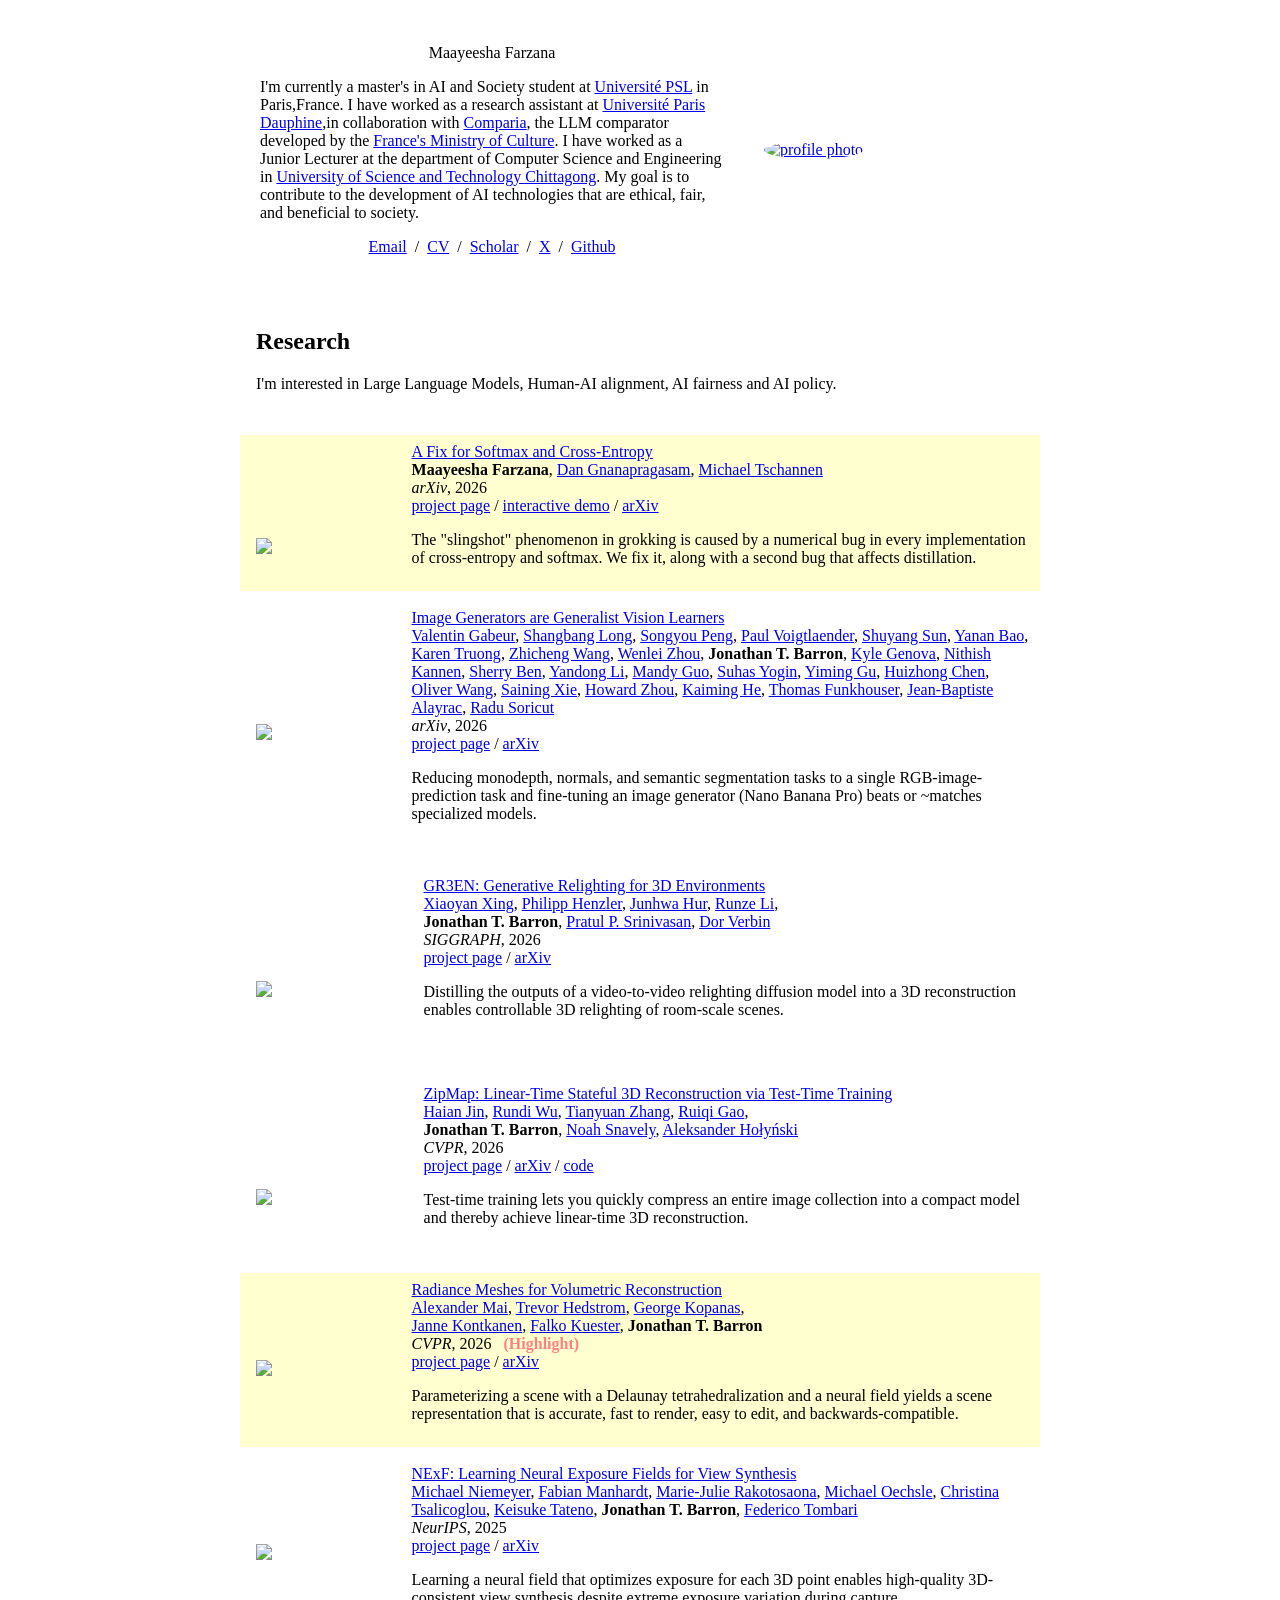
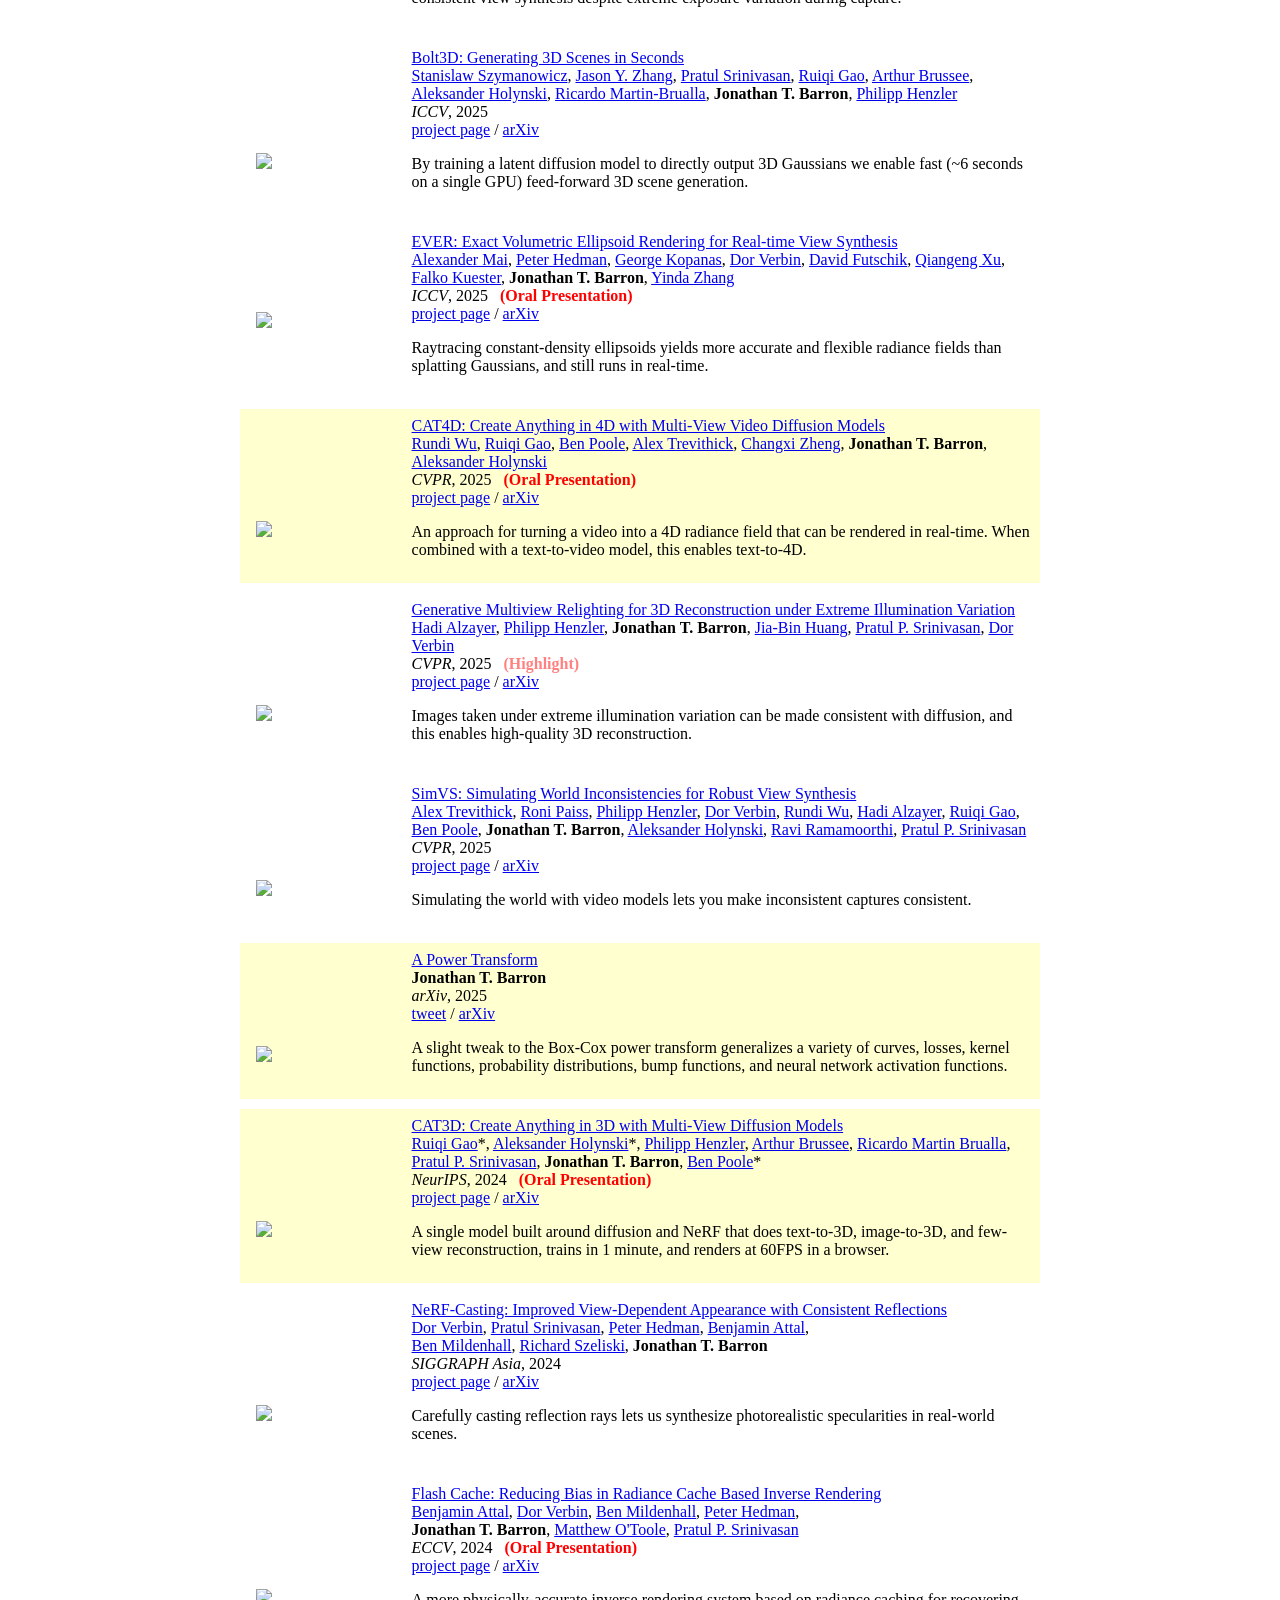
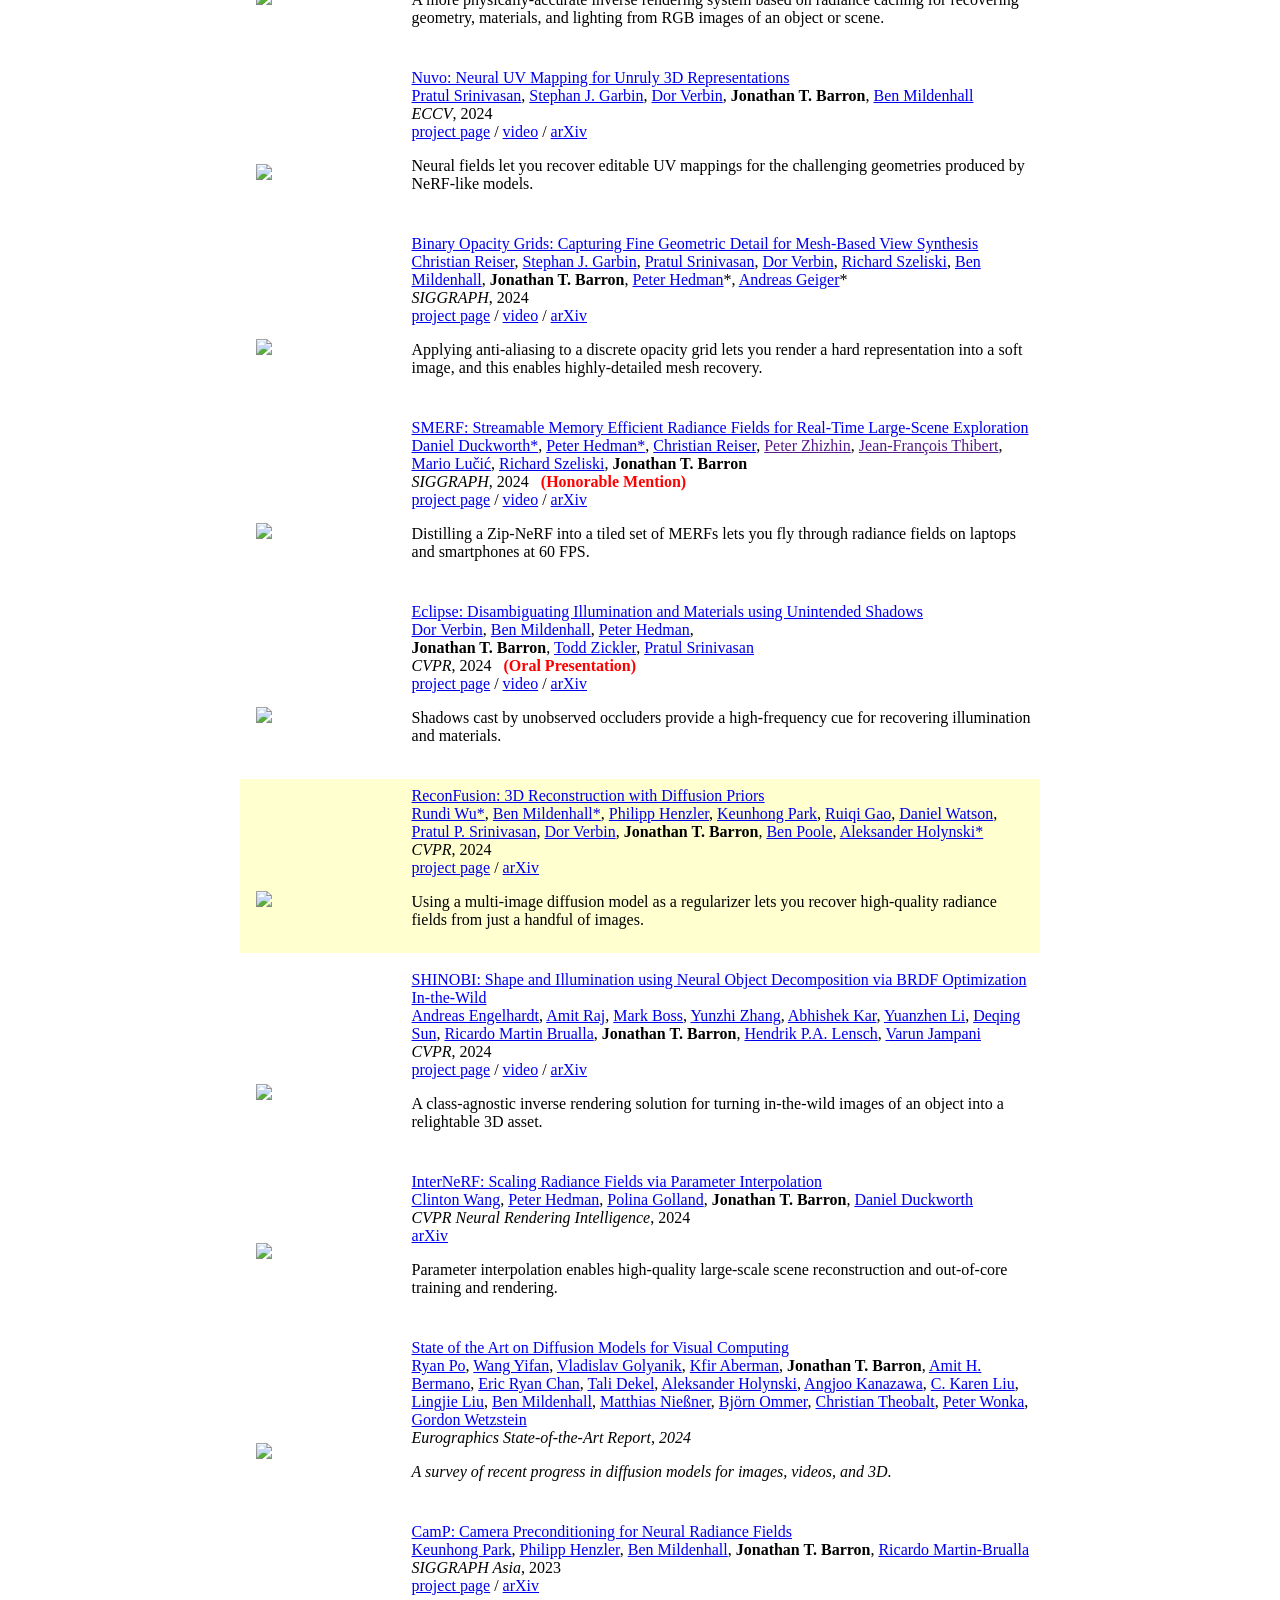
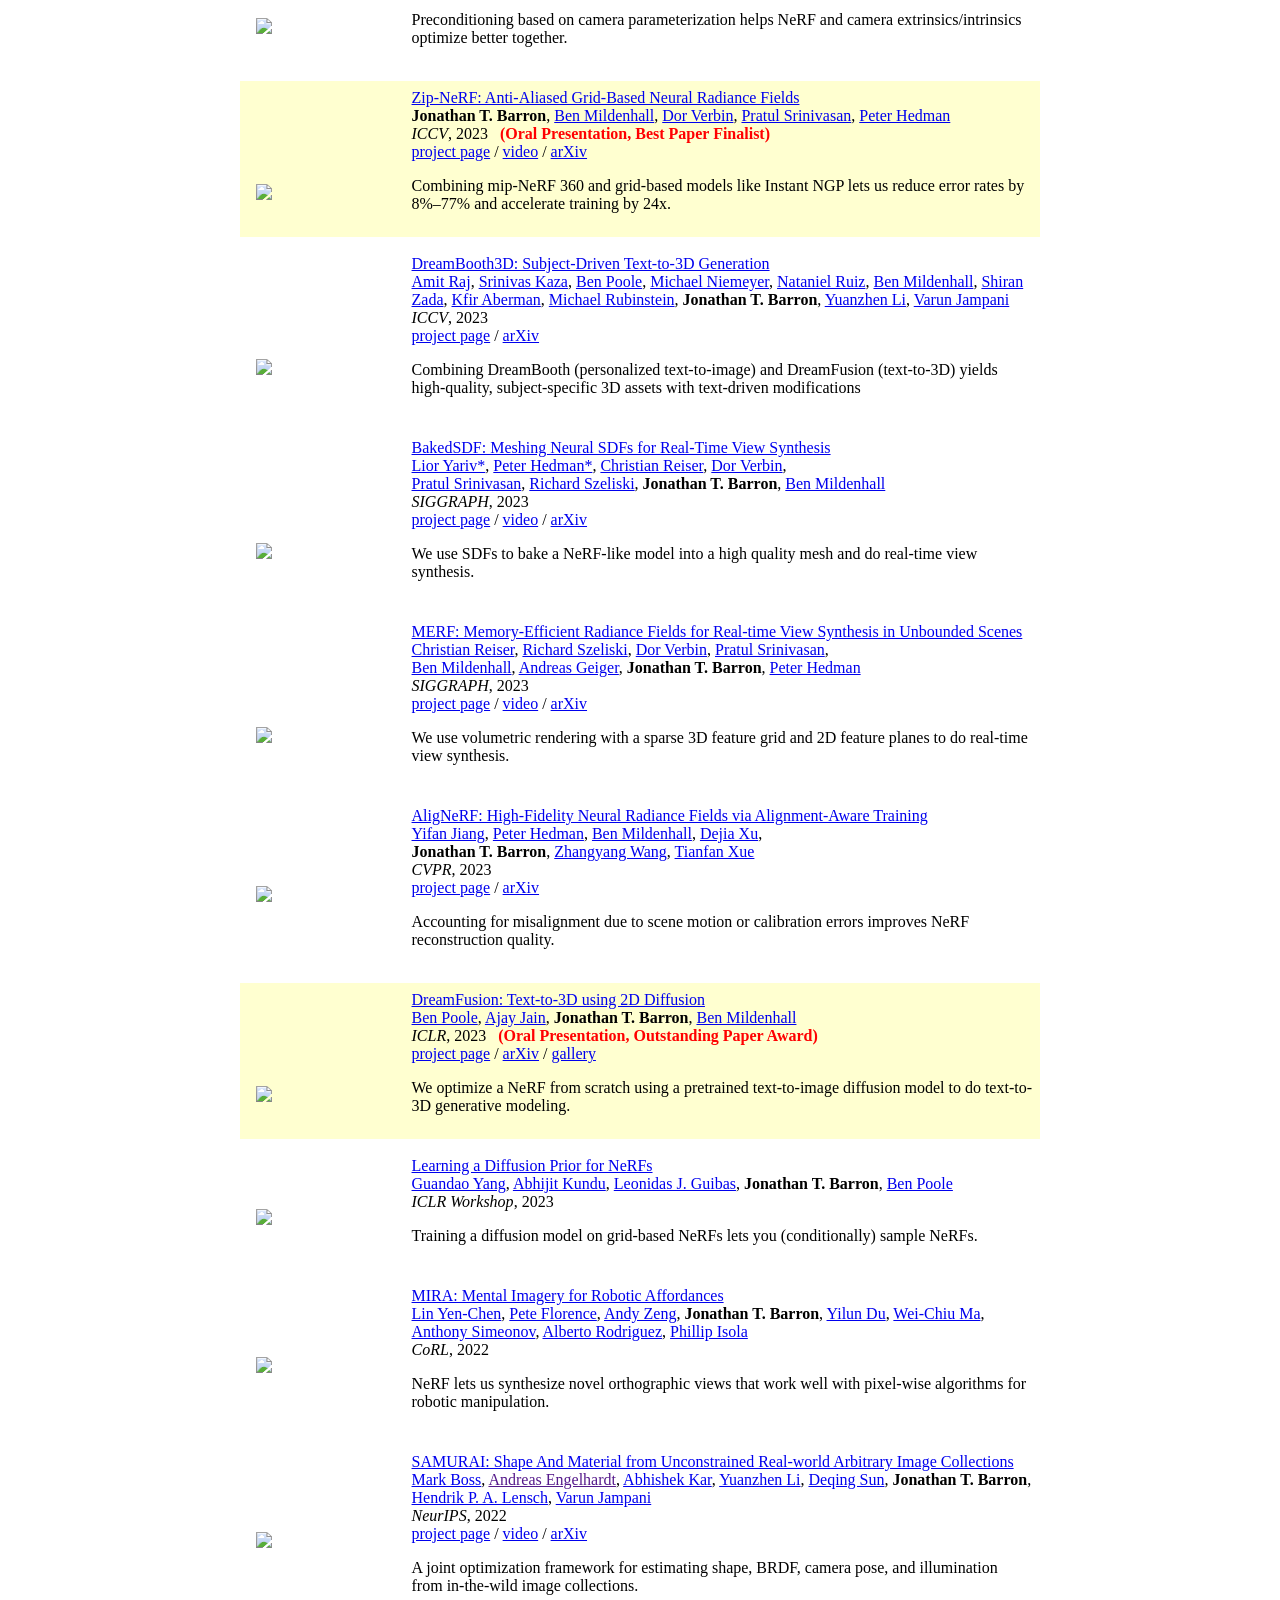
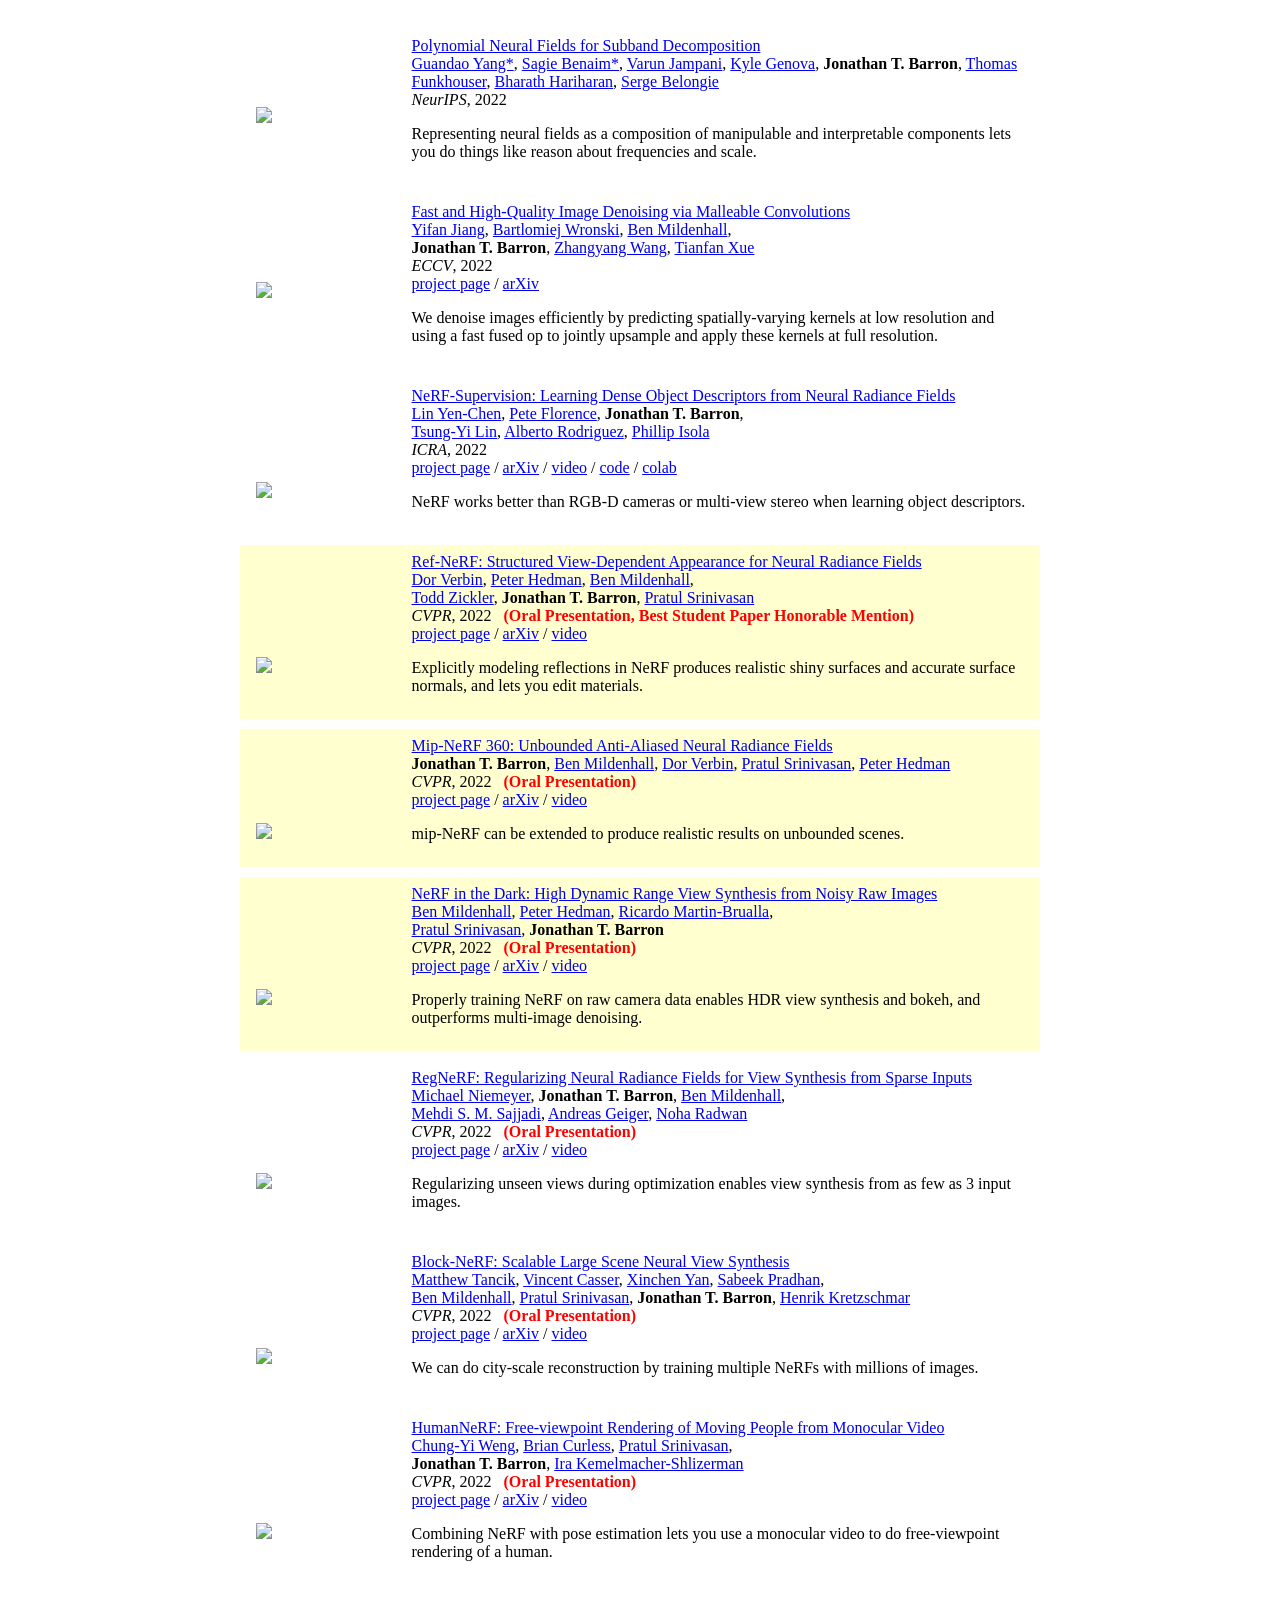
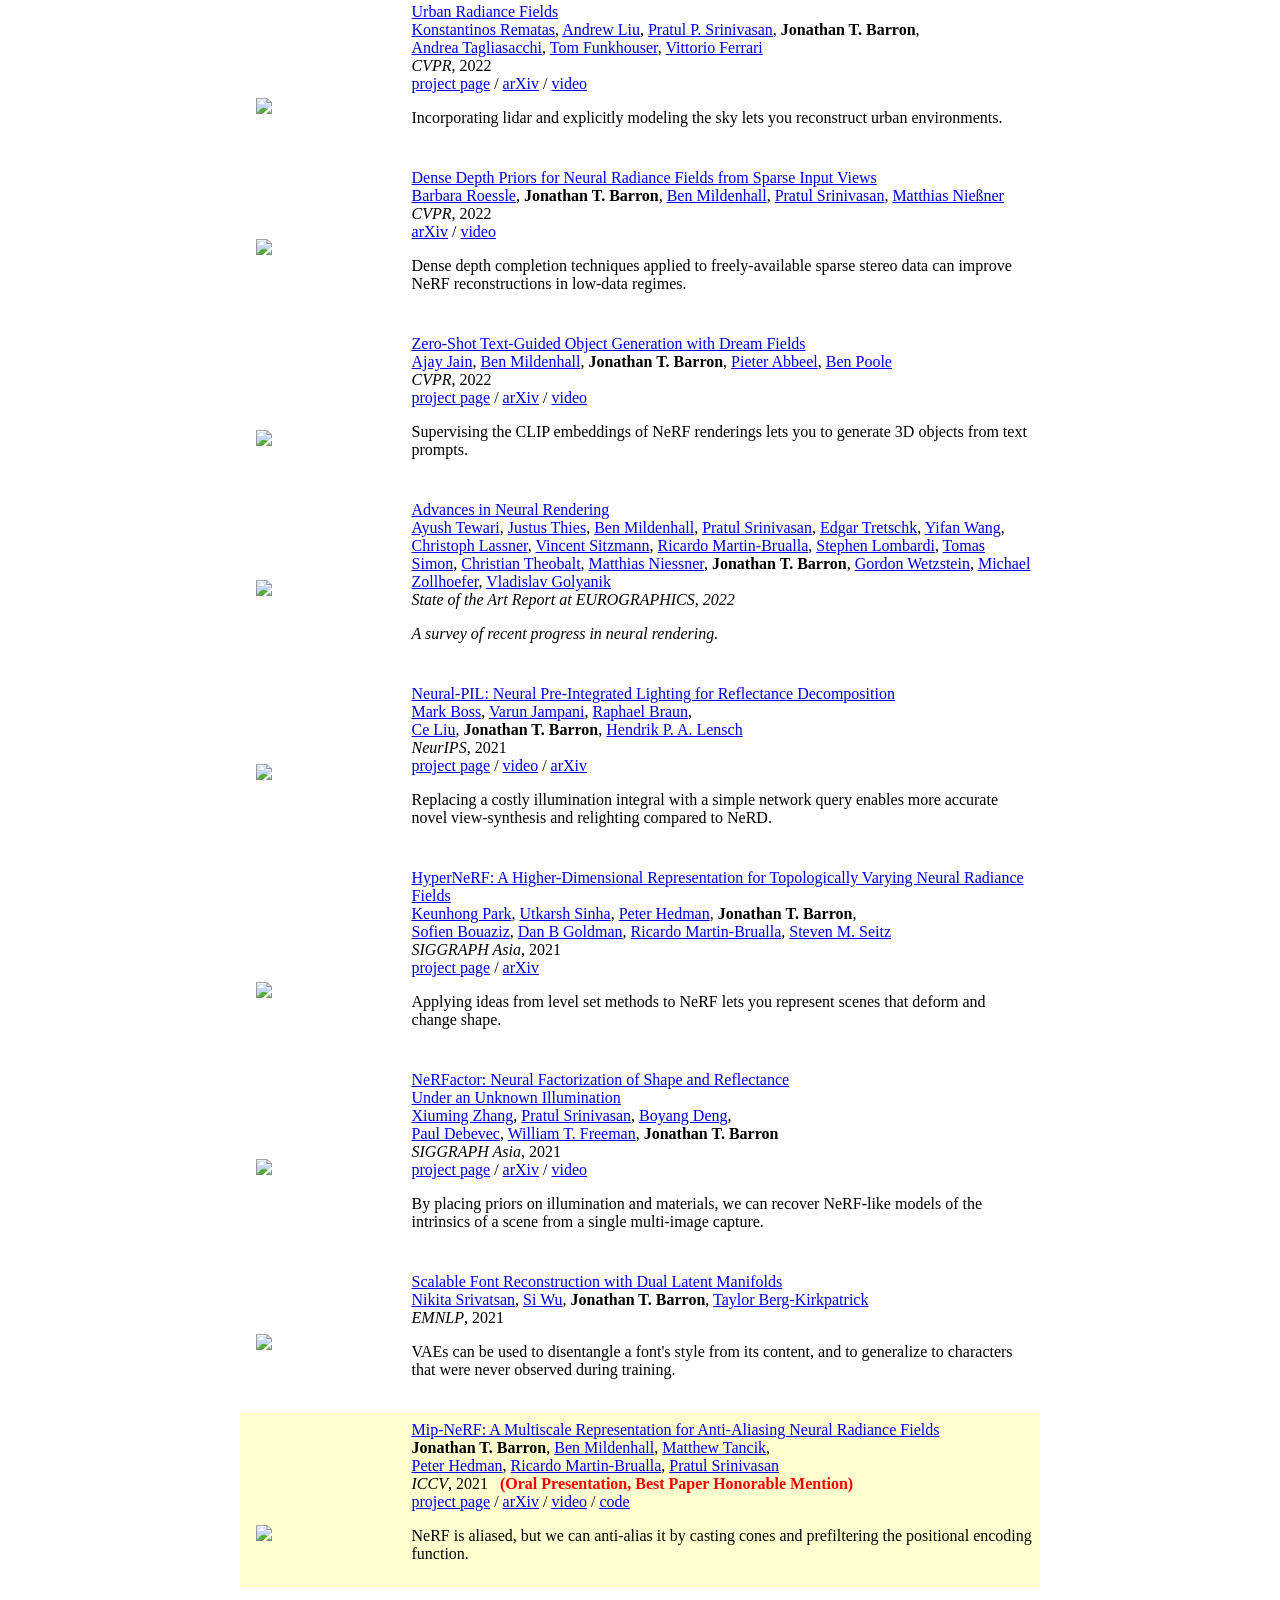
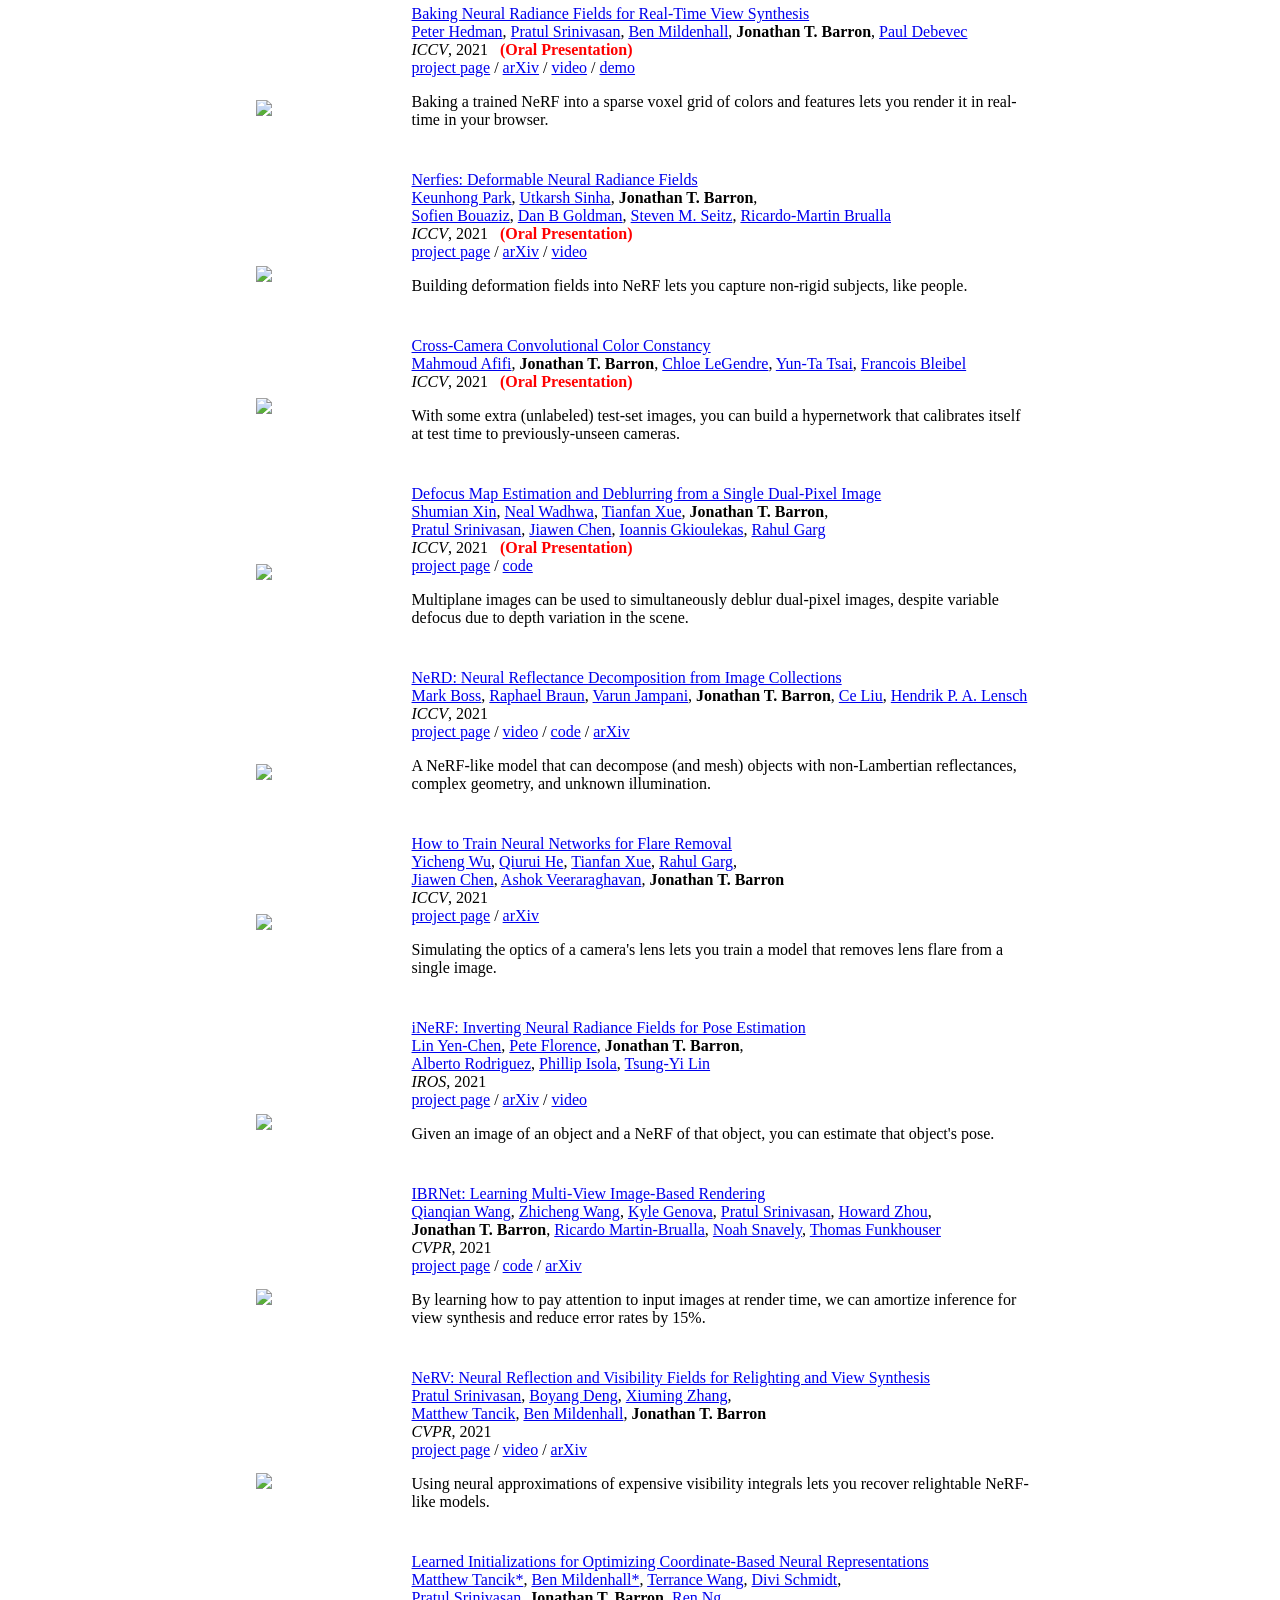
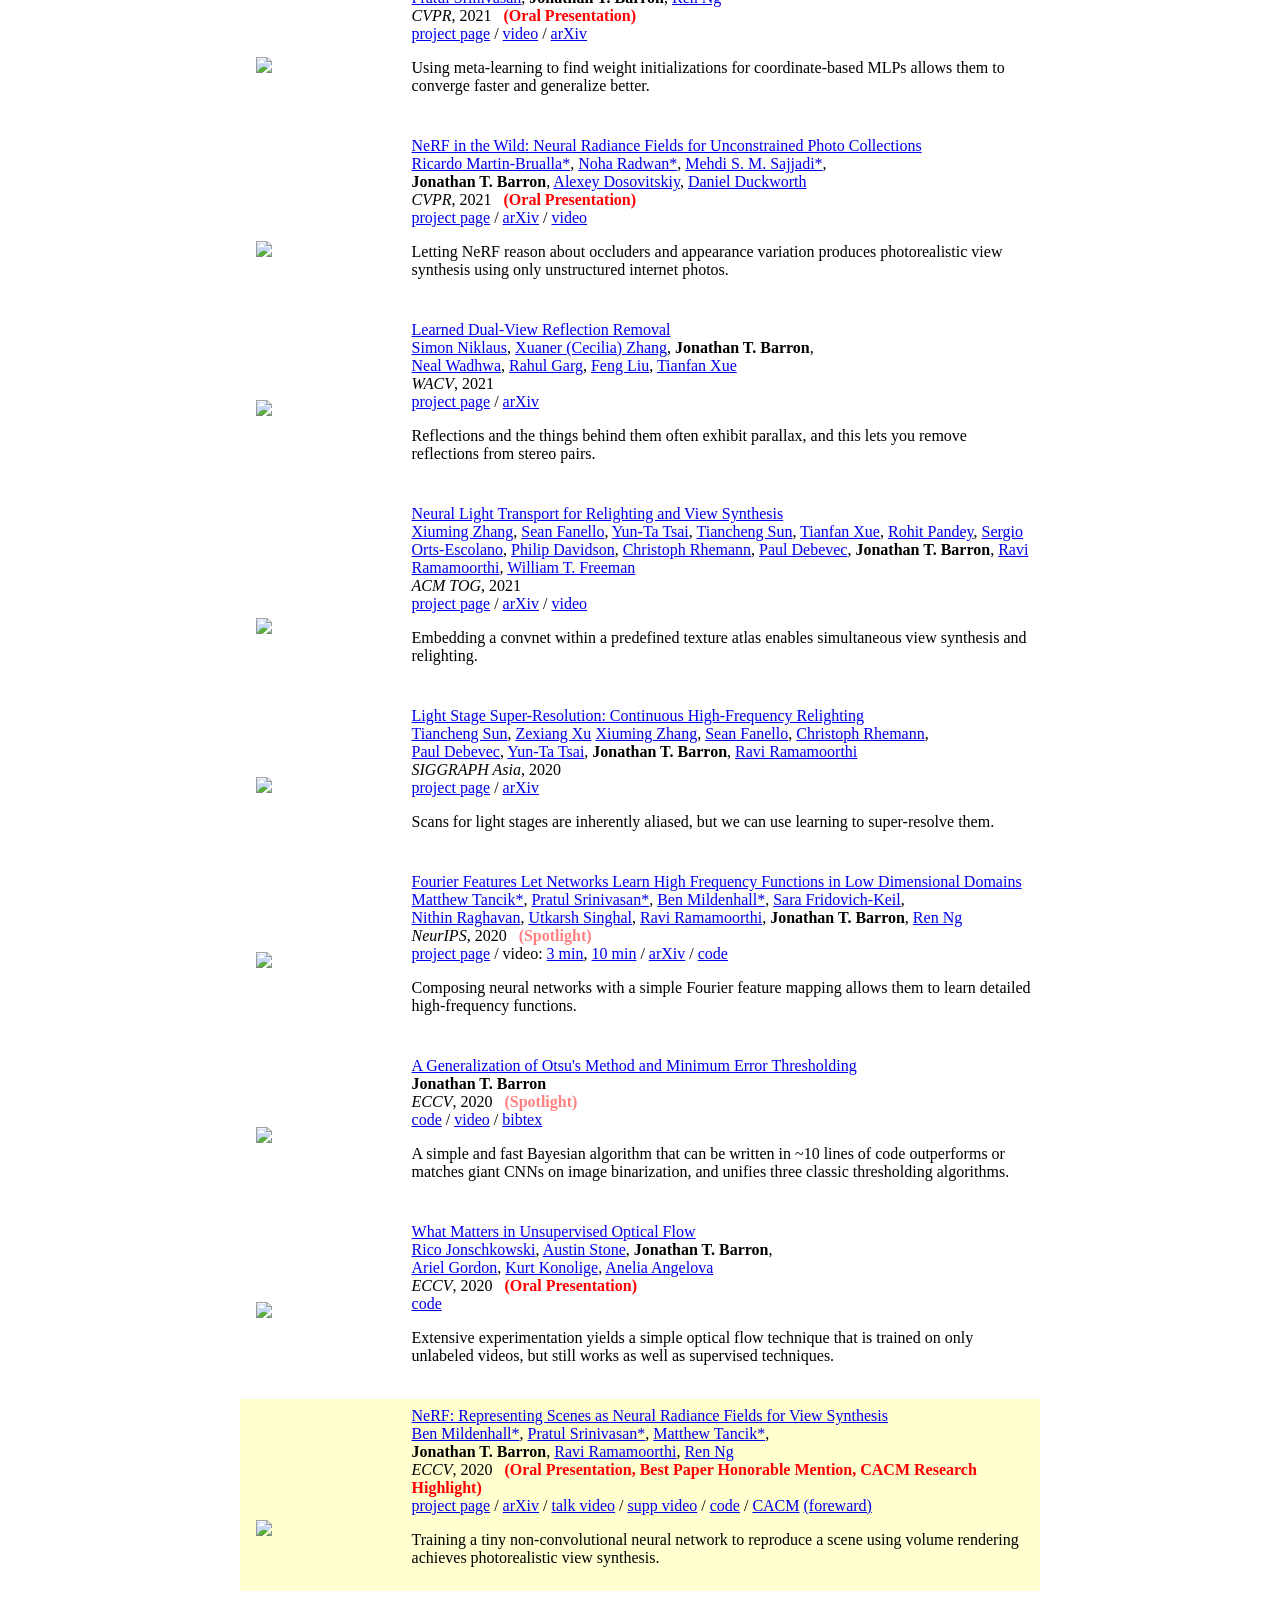
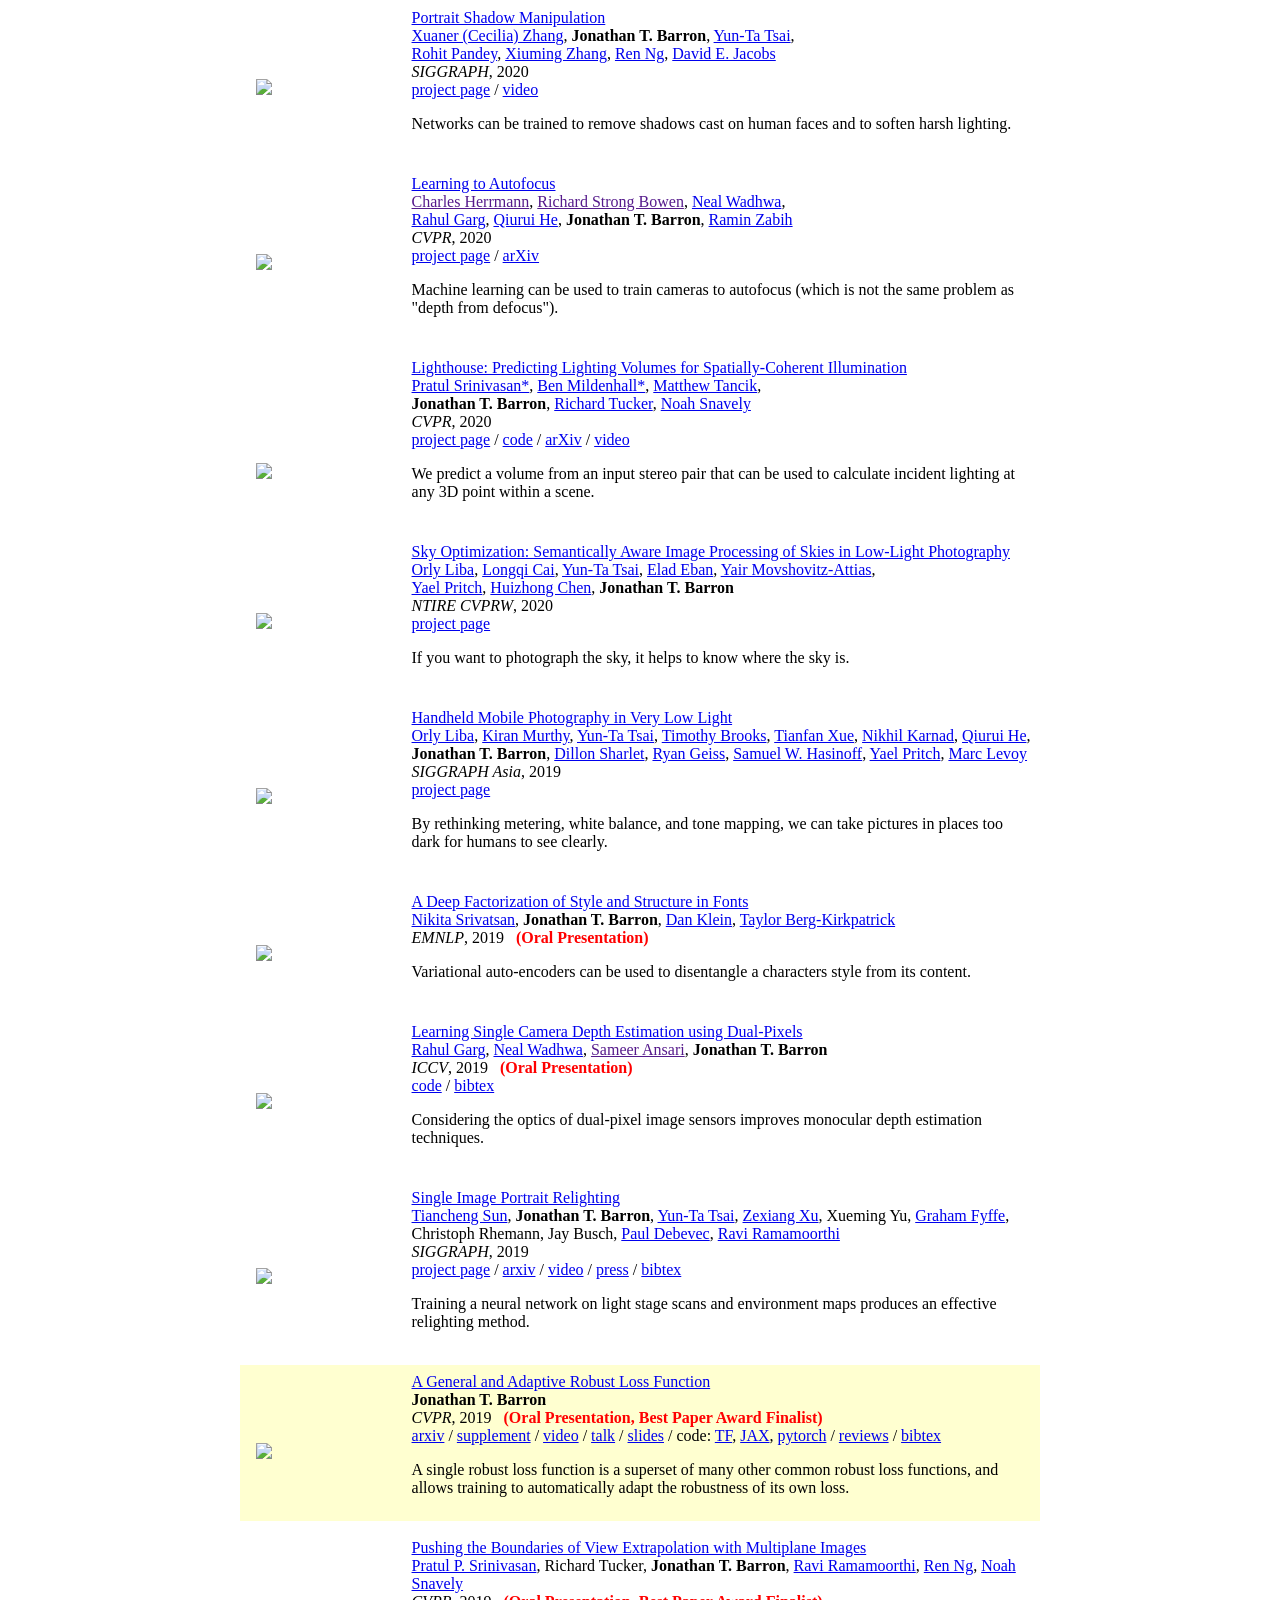
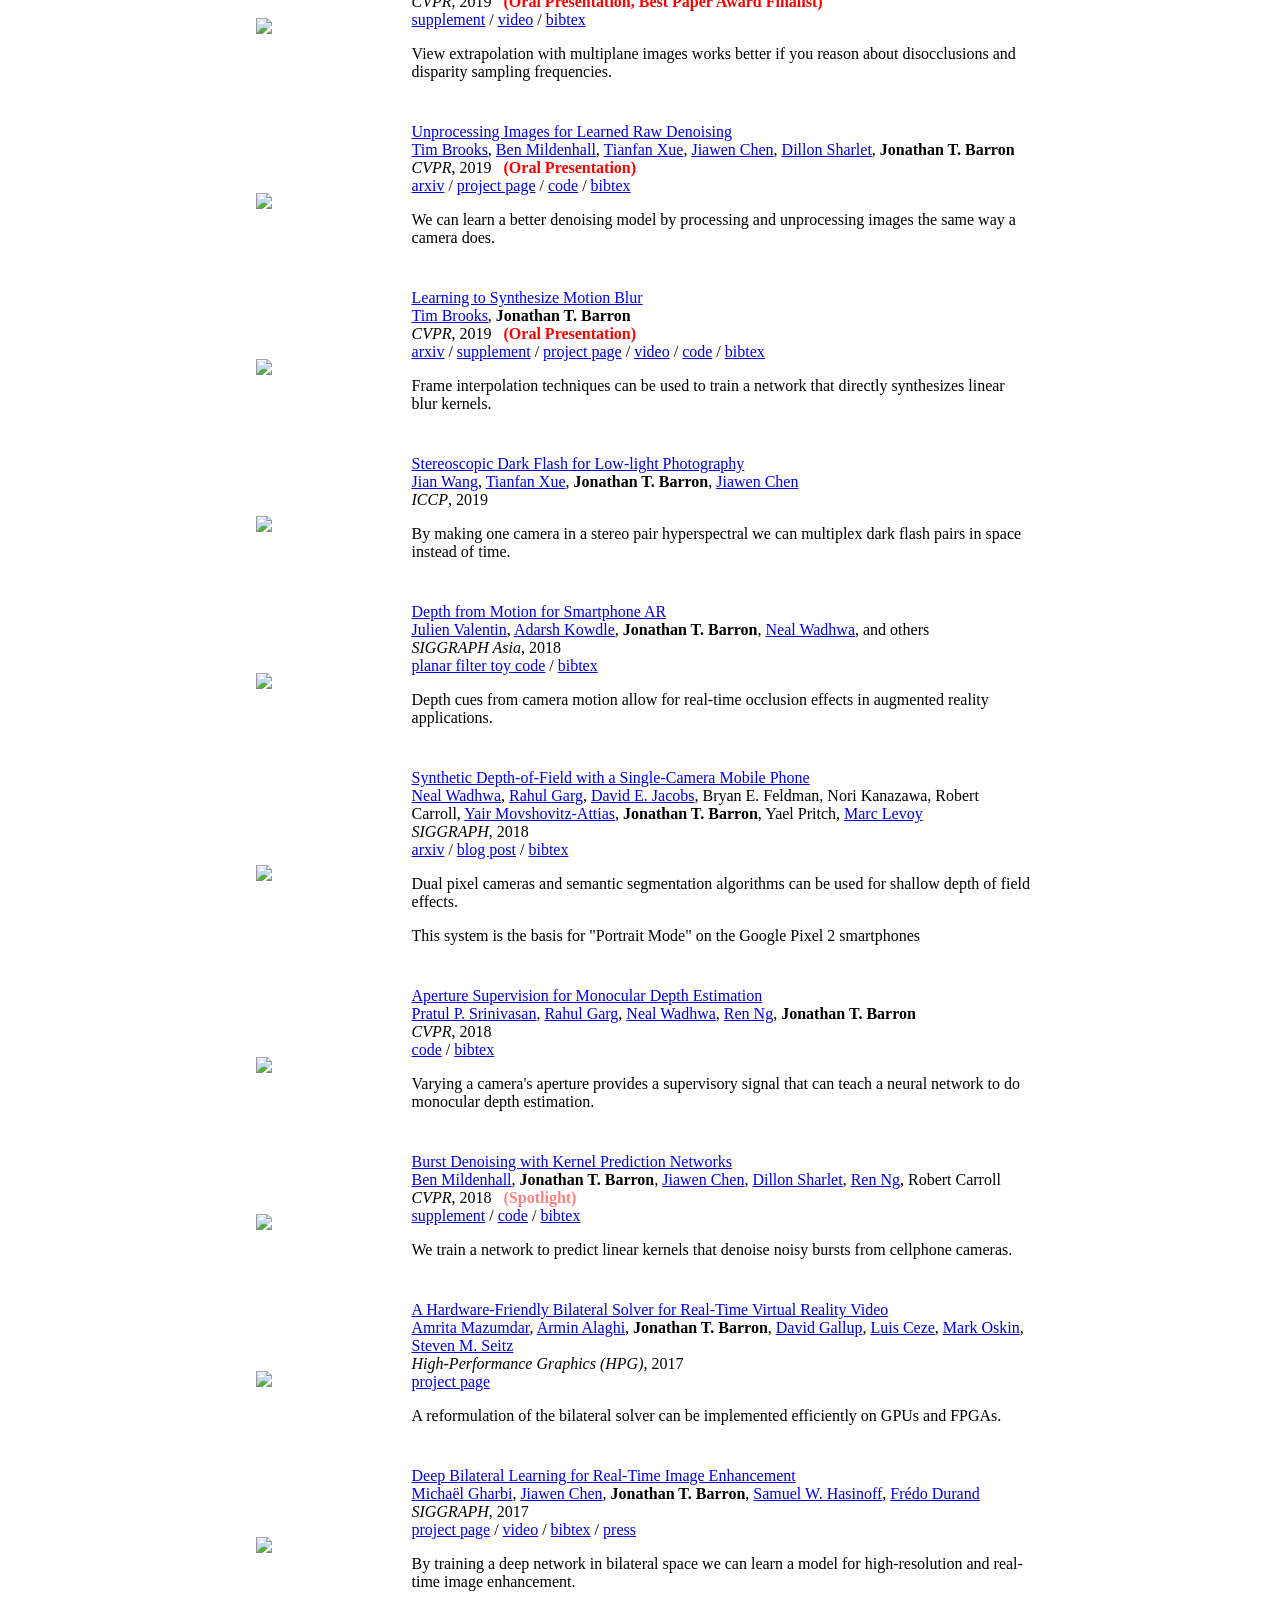
==== commit 3d3b47e3: "readme updated" ====
--- a/index.html
+++ b/index.html
@@ -3,9 +3,9 @@
   <head>
     <meta http-equiv="Content-Type" content="text/html; charset=UTF-8">
 
-    <title>Jon Barron</title>
-
-    <meta name="author" content="Jon Barron">
+    <title>Maayeesha Farzana</title>
+
+    <meta name="author" content="Maayeesha Farzana">
     <meta name="viewport" content="width=device-width, initial-scale=1">
     <link rel="shortcut icon" href="images/favicon/favicon.ico" type="image/x-icon">
     <link rel="stylesheet" type="text/css" href="stylesheet.css">
@@ -20,25 +20,21 @@
             <tr style="padding:0px">
               <td style="padding:2.5%;width:63%;vertical-align:middle">
                 <p class="name" style="text-align: center;">
-                  Jon Barron
+                  Maayeesha Farzana
                 </p>
                 <p>
-		I'm a principal research scientist at <a href="https://deepmind.google/">Google DeepMind</a> in San Francisco, where I lead a small team that mostly works on <a href="https://www.matthewtancik.com/nerf">NeRF</a>.
-		At Google I've worked on <a href="https://www.google.com/glass/start/">Glass</a>,  <a href="https://ai.googleblog.com/2014/04/lens-blur-in-new-google-camera-app.html">Lens Blur</a>, <a href="https://ai.googleblog.com/2014/10/hdr-low-light-and-high-dynamic-range.html">HDR+</a>, <a href="https://blog.google/products/google-ar-vr/introducing-next-generation-jump/">VR</a>, <a href="https://ai.googleblog.com/2017/10/portrait-mode-on-pixel-2-and-pixel-2-xl.html">Portrait Mode</a>, <a href="https://ai.googleblog.com/2020/12/portrait-light-enhancing-portrait.html">Portrait Light</a>, <a href="https://blog.google/products/maps/three-maps-updates-io-2022/">Maps</a>, and <a href="https://research.google/blog/bringing-3d-shoppable-products-online-with-generative-ai/">Shopping</a>.
-		I did my PhD at <a href="http://www.eecs.berkeley.edu/">UC Berkeley</a>, where I was advised by <a href="http://www.cs.berkeley.edu/~malik/">Jitendra Malik</a>.
-		I've received the <a href="https://www.thecvf.com/?page_id=413#YRA">PAMI Young Researcher Award</a>.
+		I'm currently a master's in AI and Society student at <a href="https://psl.eu/">Université PSL</a> in Paris,France. I have worked as a research assistant at <a href="https://dauphine.psl.eu/">Université Paris Dauphine</a>,in collaboration with <a href="https://comparia.beta.gouv.fr/">Comparia</a>, the LLM comparator developed by the <a href="https://www.culture.gouv.fr/">France's Ministry of Culture</a>. I have worked as a Junior Lecturer at the department of Computer Science and Engineering in <a href="https://ustc.ac.bd/"> University of Science and Technology Chittagong</a>. My goal is to contribute to the development of AI technologies that are ethical, fair, and beneficial to society.
                 </p>
                 <p style="text-align:center">
-                  <a href="mailto:jonbarron@gmail.com">Email</a> &nbsp;/&nbsp;
-                  <a href="data/JonBarron-CV.pdf">CV</a> &nbsp;/&nbsp;
-                  <a href="data/JonBarron-bio.txt">Bio</a> &nbsp;/&nbsp;
-                  <a href="https://scholar.google.com/citations?hl=en&user=jktWnL8AAAAJ">Scholar</a> &nbsp;/&nbsp;
-                  <a href="https://twitter.com/jon_barron">Twitter</a> &nbsp;/&nbsp;
-                  <a href="https://github.com/jonbarron/">Github</a>
+                  <a href="mailto:maayeesha.farzana@psl.eu">Email</a> &nbsp;/&nbsp;
+                  <a href="data/Maayeesha_Farzana.pdf">CV</a> &nbsp;/&nbsp;
+                  <a href="https://scholar.google.com/citations?user=B5aZA3kAAAAJ&hl=en&oi=ao">Scholar</a> &nbsp;/&nbsp;
+                  <a href="https://x.com/maayeesha">X</a> &nbsp;/&nbsp;
+                  <a href="https://github.com/maayeesha/">Github</a>
                 </p>
               </td>
               <td style="padding:2.5%;width:37%;max-width:37%">
-                <a href="images/JonBarron.jpg"><img style="width:100%;max-width:100%;object-fit: cover; border-radius: 50%;" alt="profile photo" src="images/JonBarron.jpg" class="hoverZoomLink"></a>
+                <a href="images/maayeesha.jpg"><img style="width:100%;max-width:100%;object-fit: cover; border-radius: 50%;" alt="profile photo" src="images/maayeesha.jpg" class="hoverZoomLink"></a>
               </td>
             </tr>
           </tbody></table>
@@ -47,7 +43,7 @@
               <td style="padding:16px;width:100%;vertical-align:middle">
                 <h2>Research</h2>
                 <p>
-                  I'm interested in computer vision, deep learning, generative AI, and image processing. Most of my research is about inferring the physical world (shape, motion, color, light, etc) from images, usually with radiance fields. Some papers are <span class="highlight">highlighted</span>.
+                  I'm interested in Large Language Models, Human-AI alignment, AI fairness and AI policy.
                 </p>
               </td>
             </tr>
@@ -80,7 +76,7 @@
       <span class="papertitle">A Fix for Softmax and Cross-Entropy</span>
     </a>
     <br>
-    <strong>Jonathan T. Barron</strong>,
+    <strong>Maayeesha Farzana</strong>,
     <a href="https://scholar.google.com/citations?user=zNMOfjQAAAAJ&hl=en">Dan Gnanapragasam</a>,
     <a href="https://mitscha.github.io/">Michael Tschannen</a>
     <br>
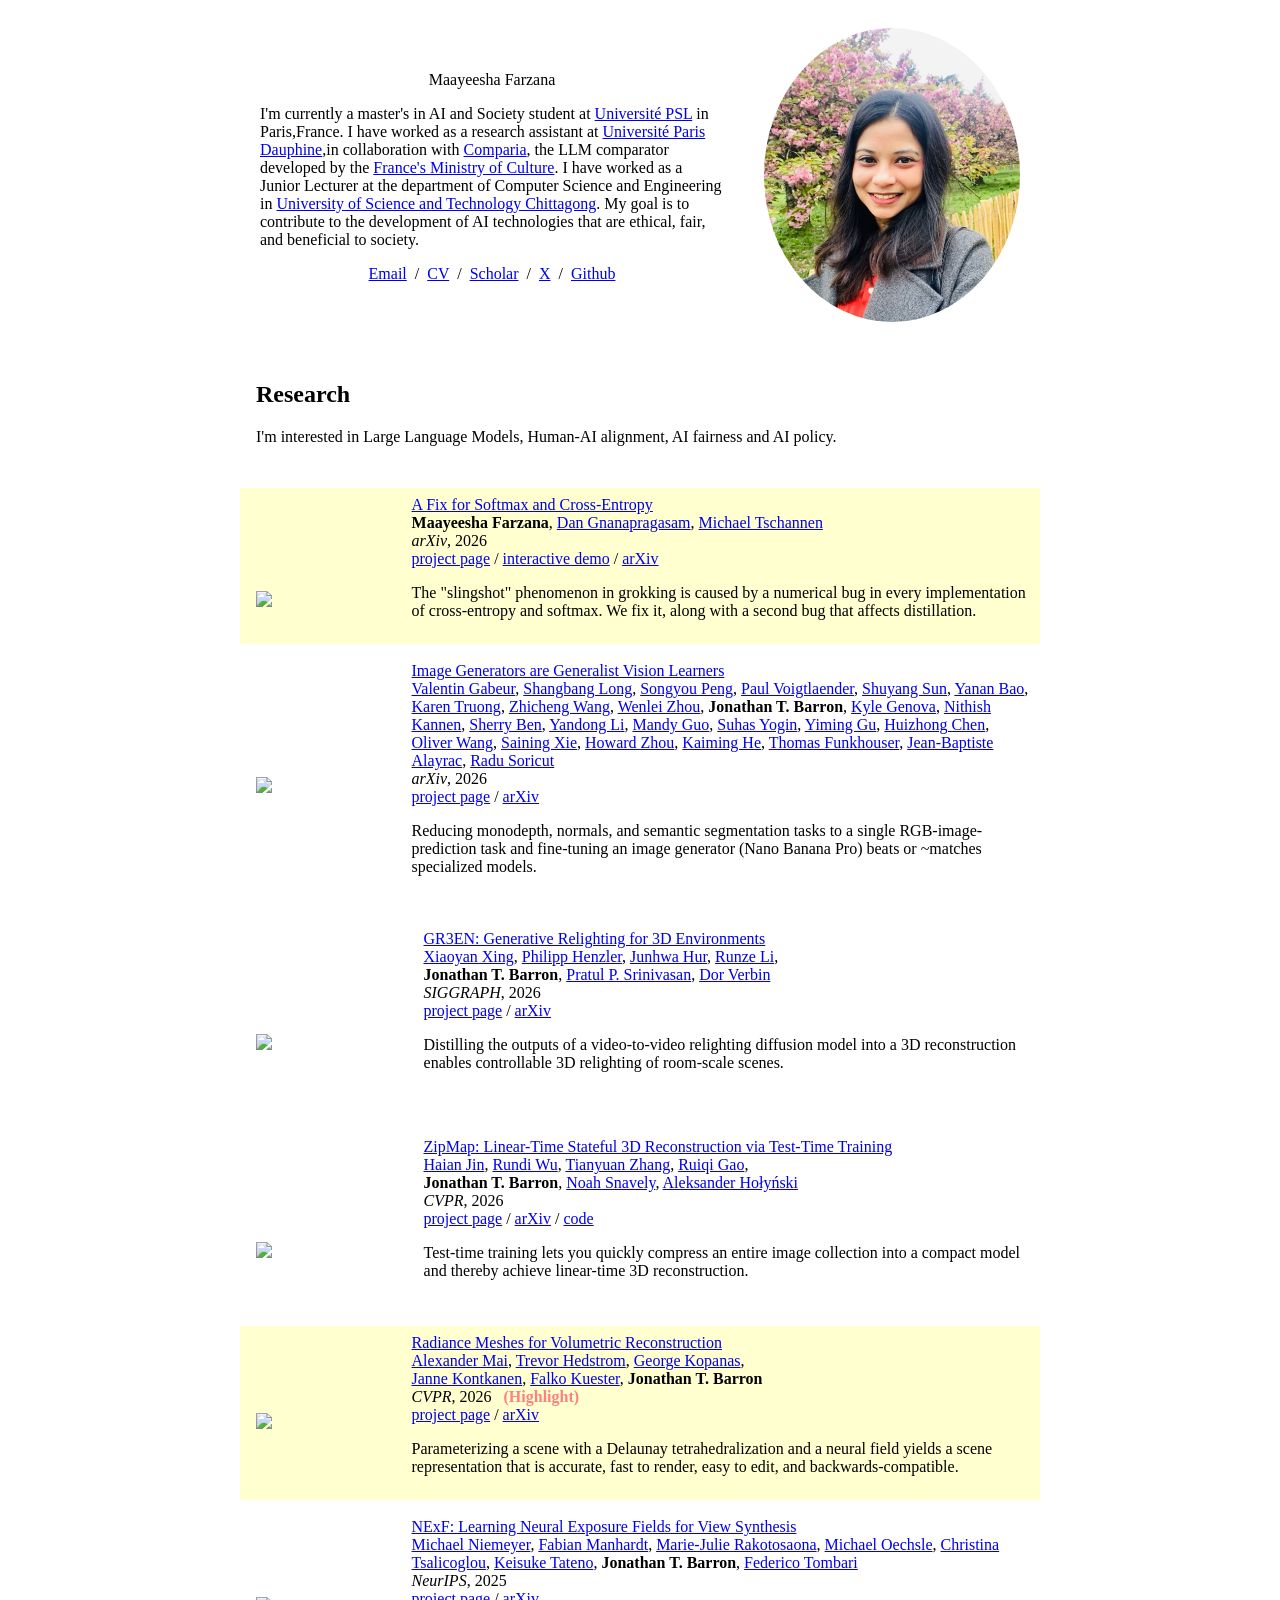
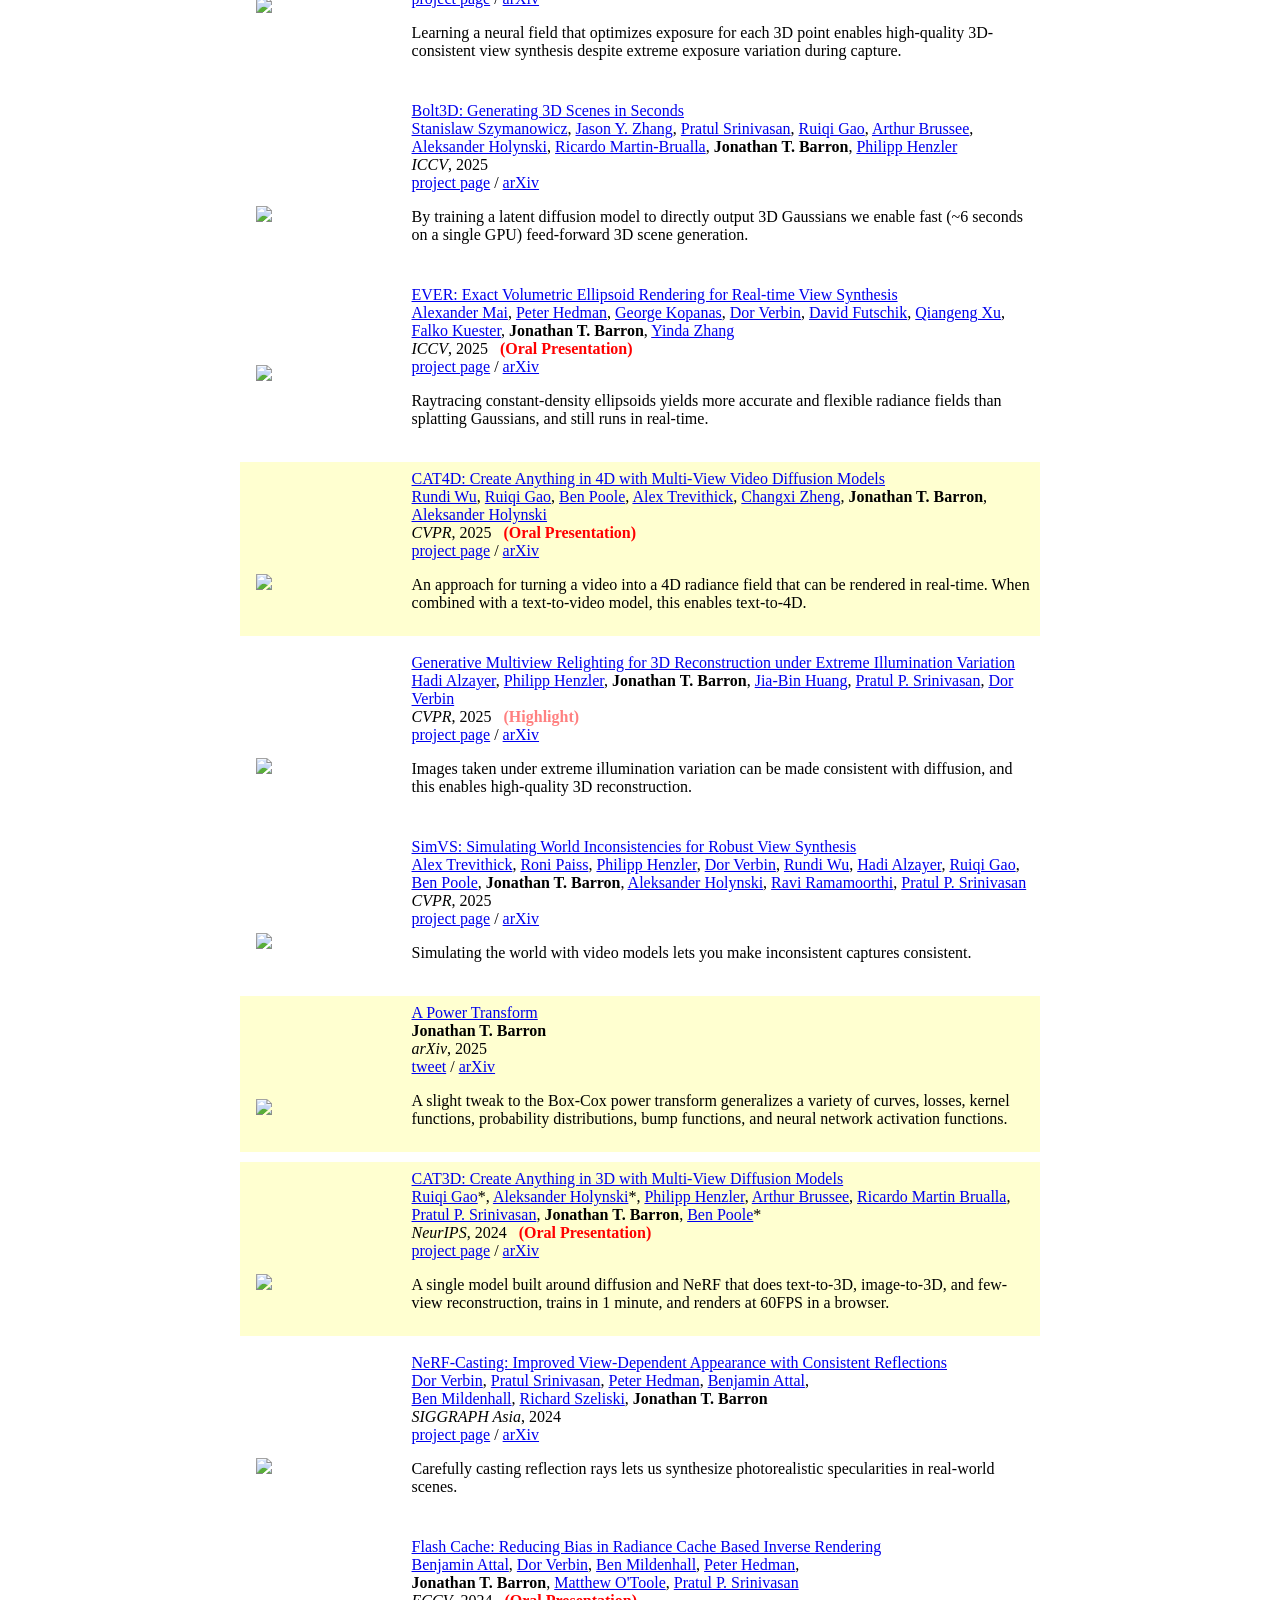
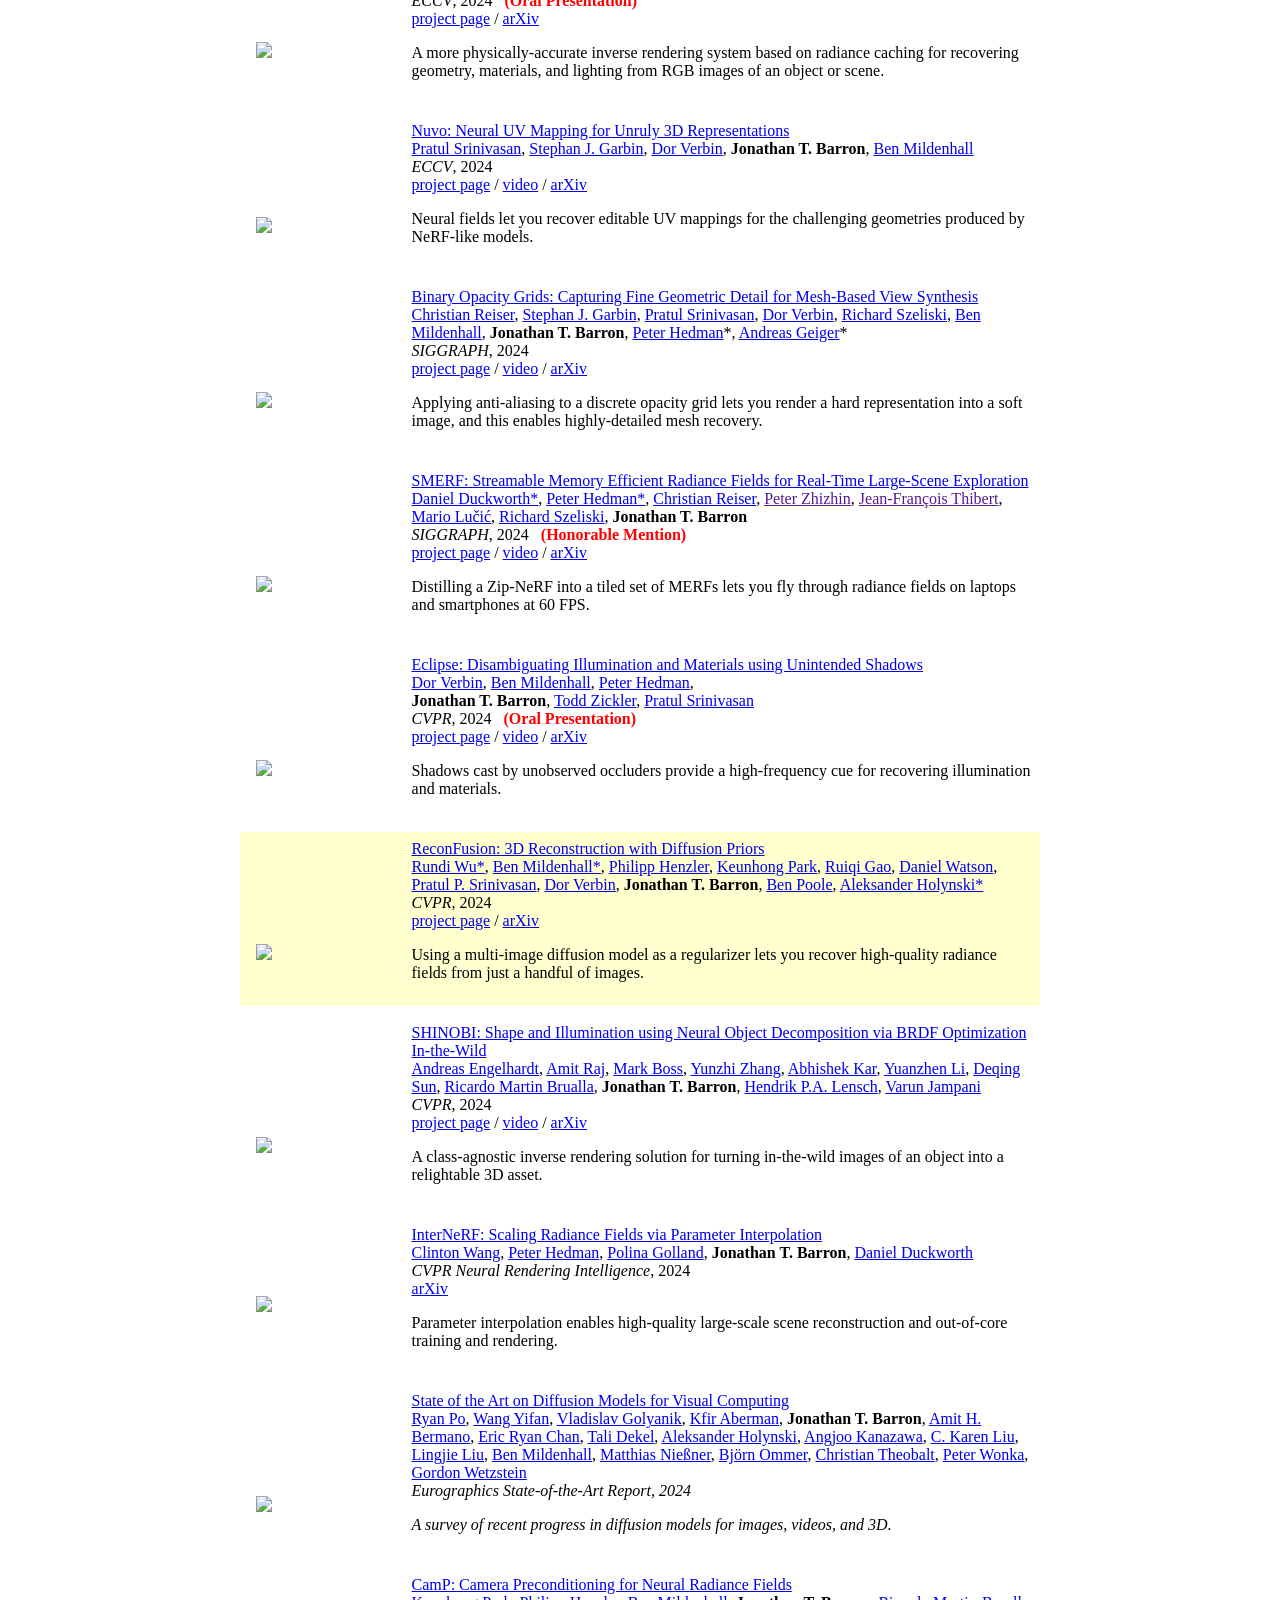
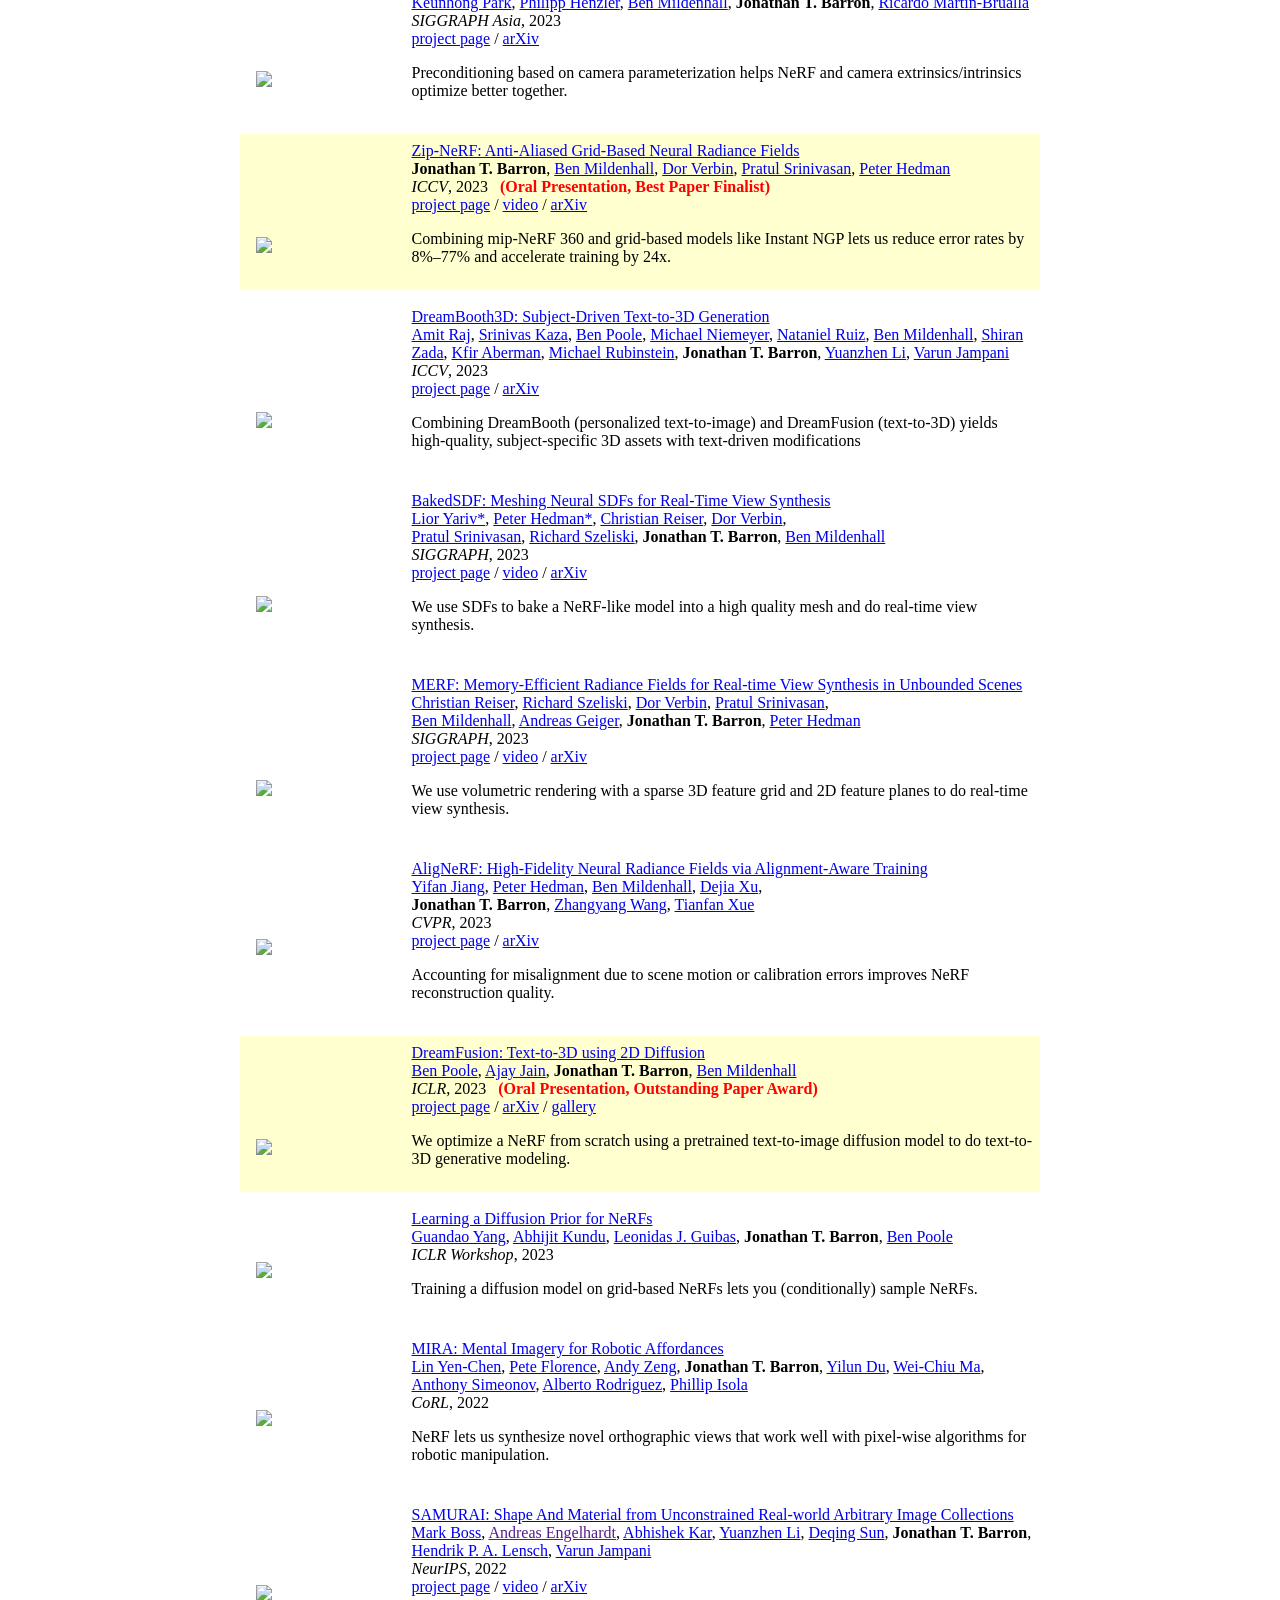
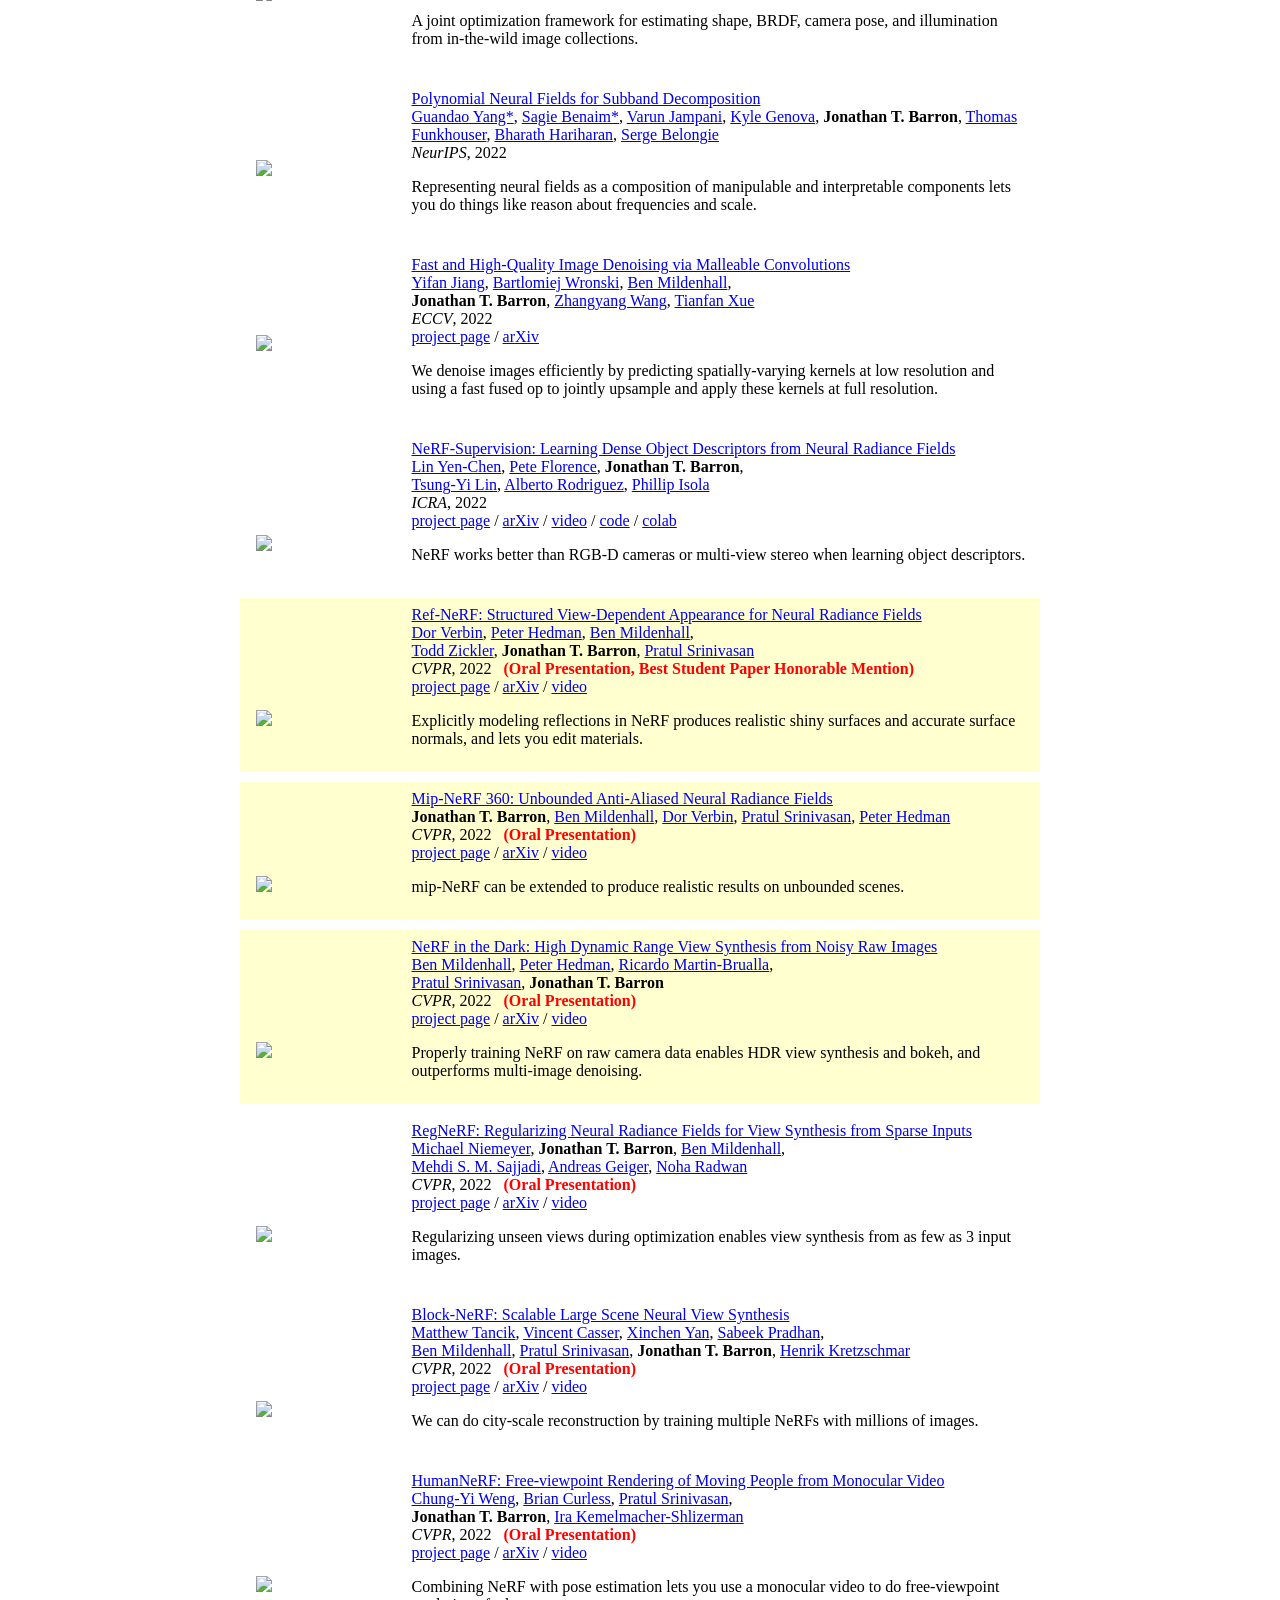
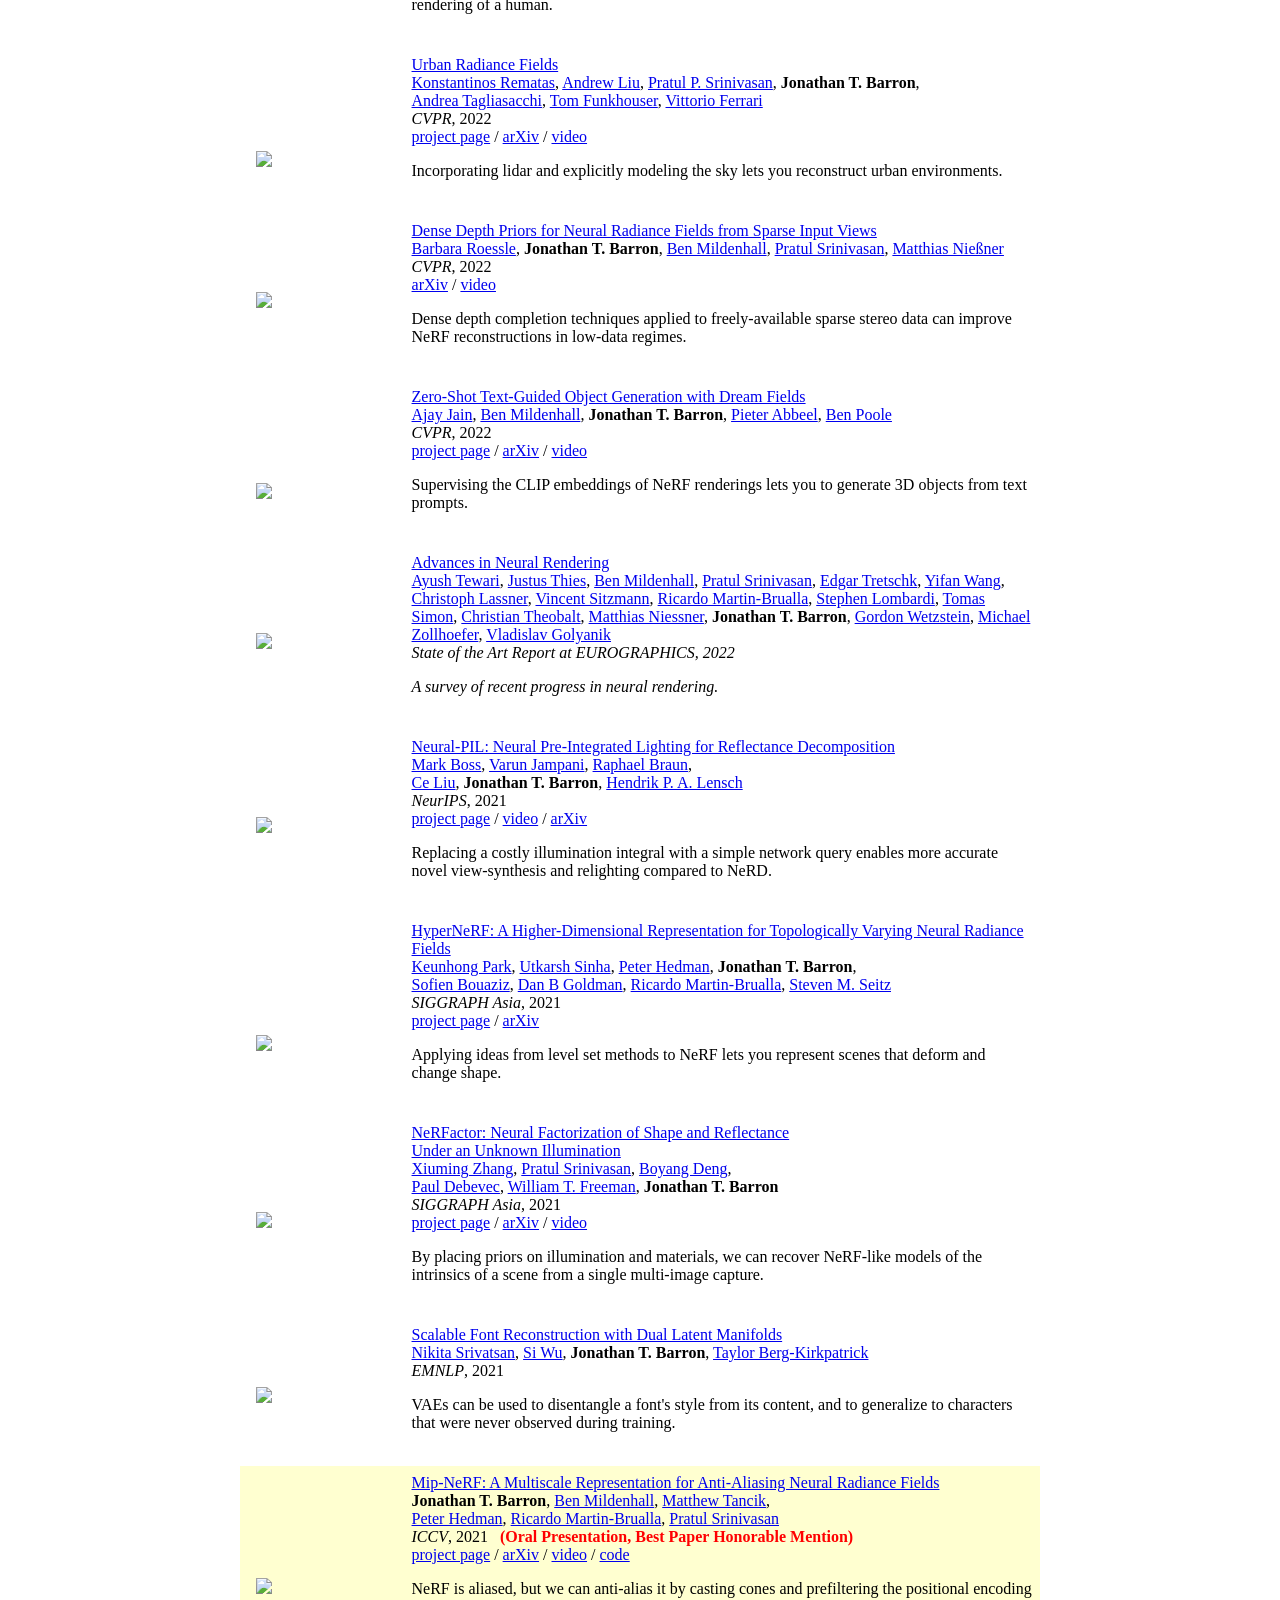
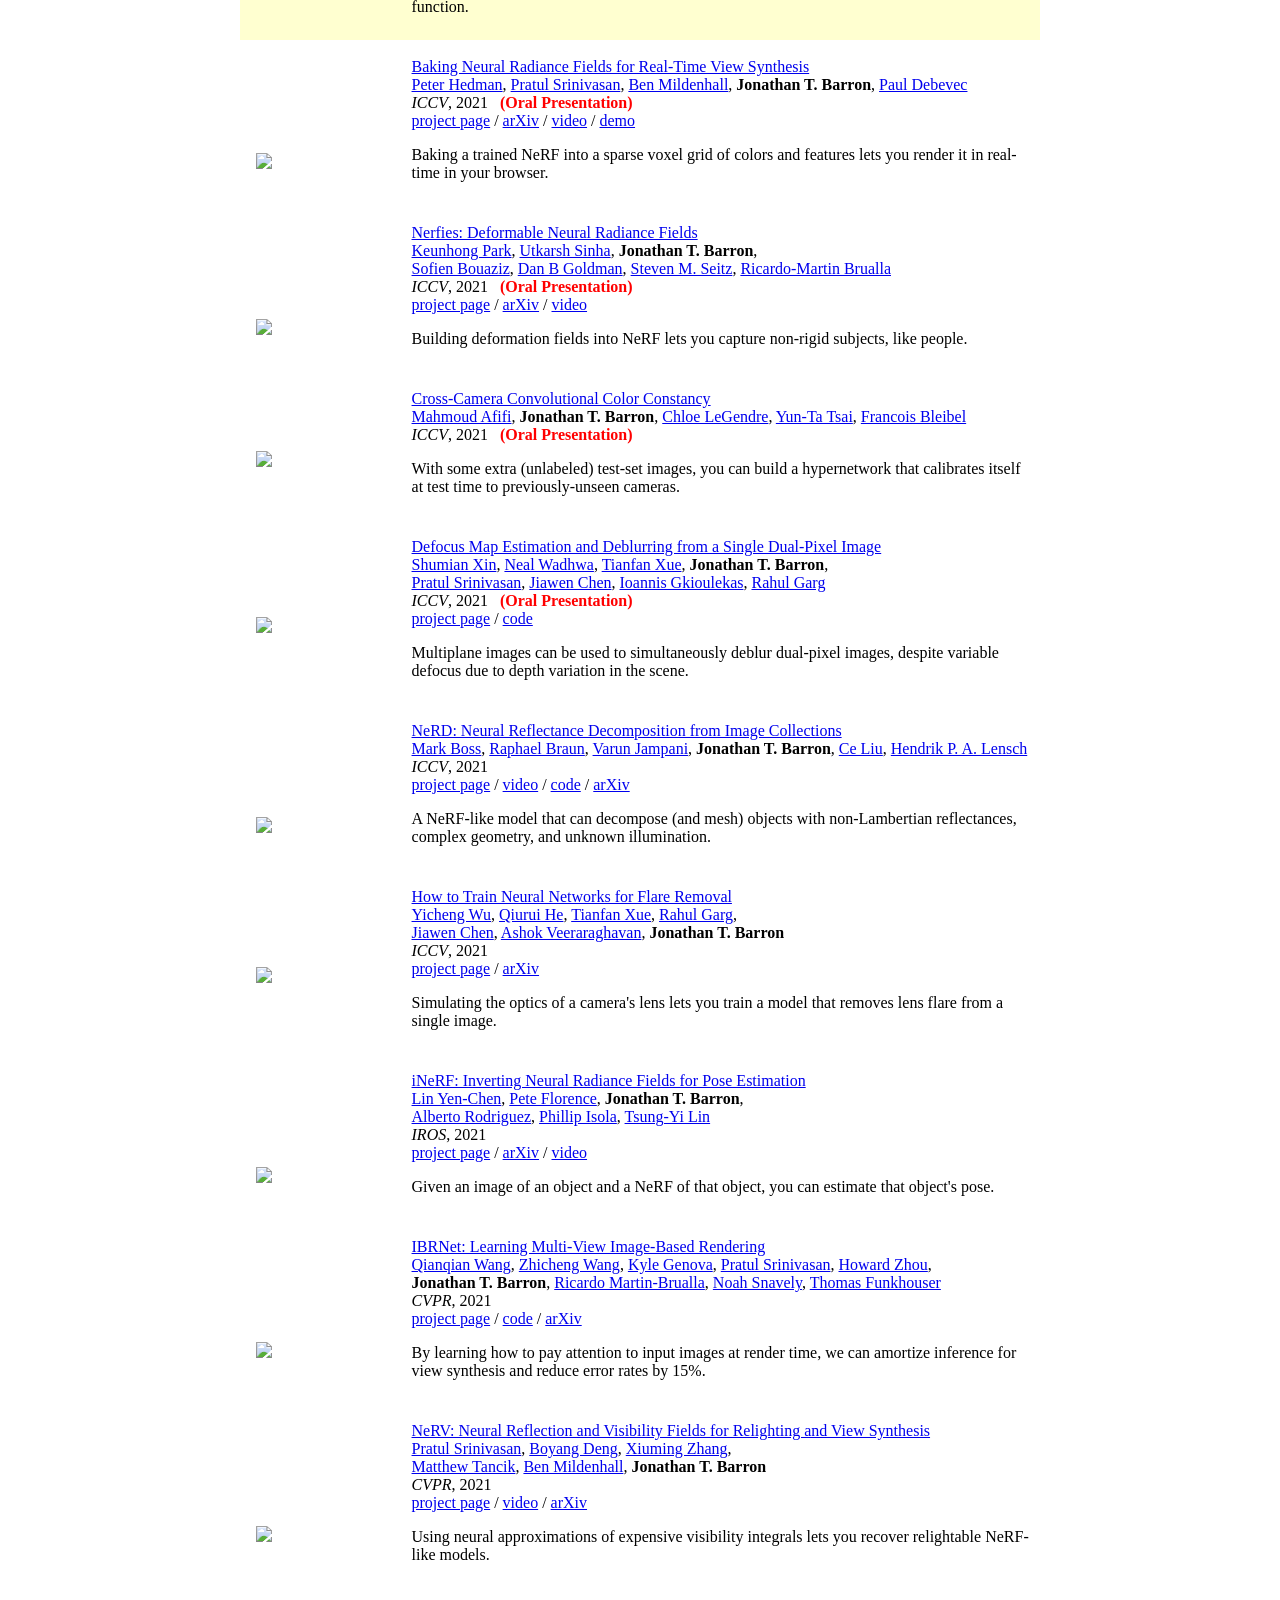
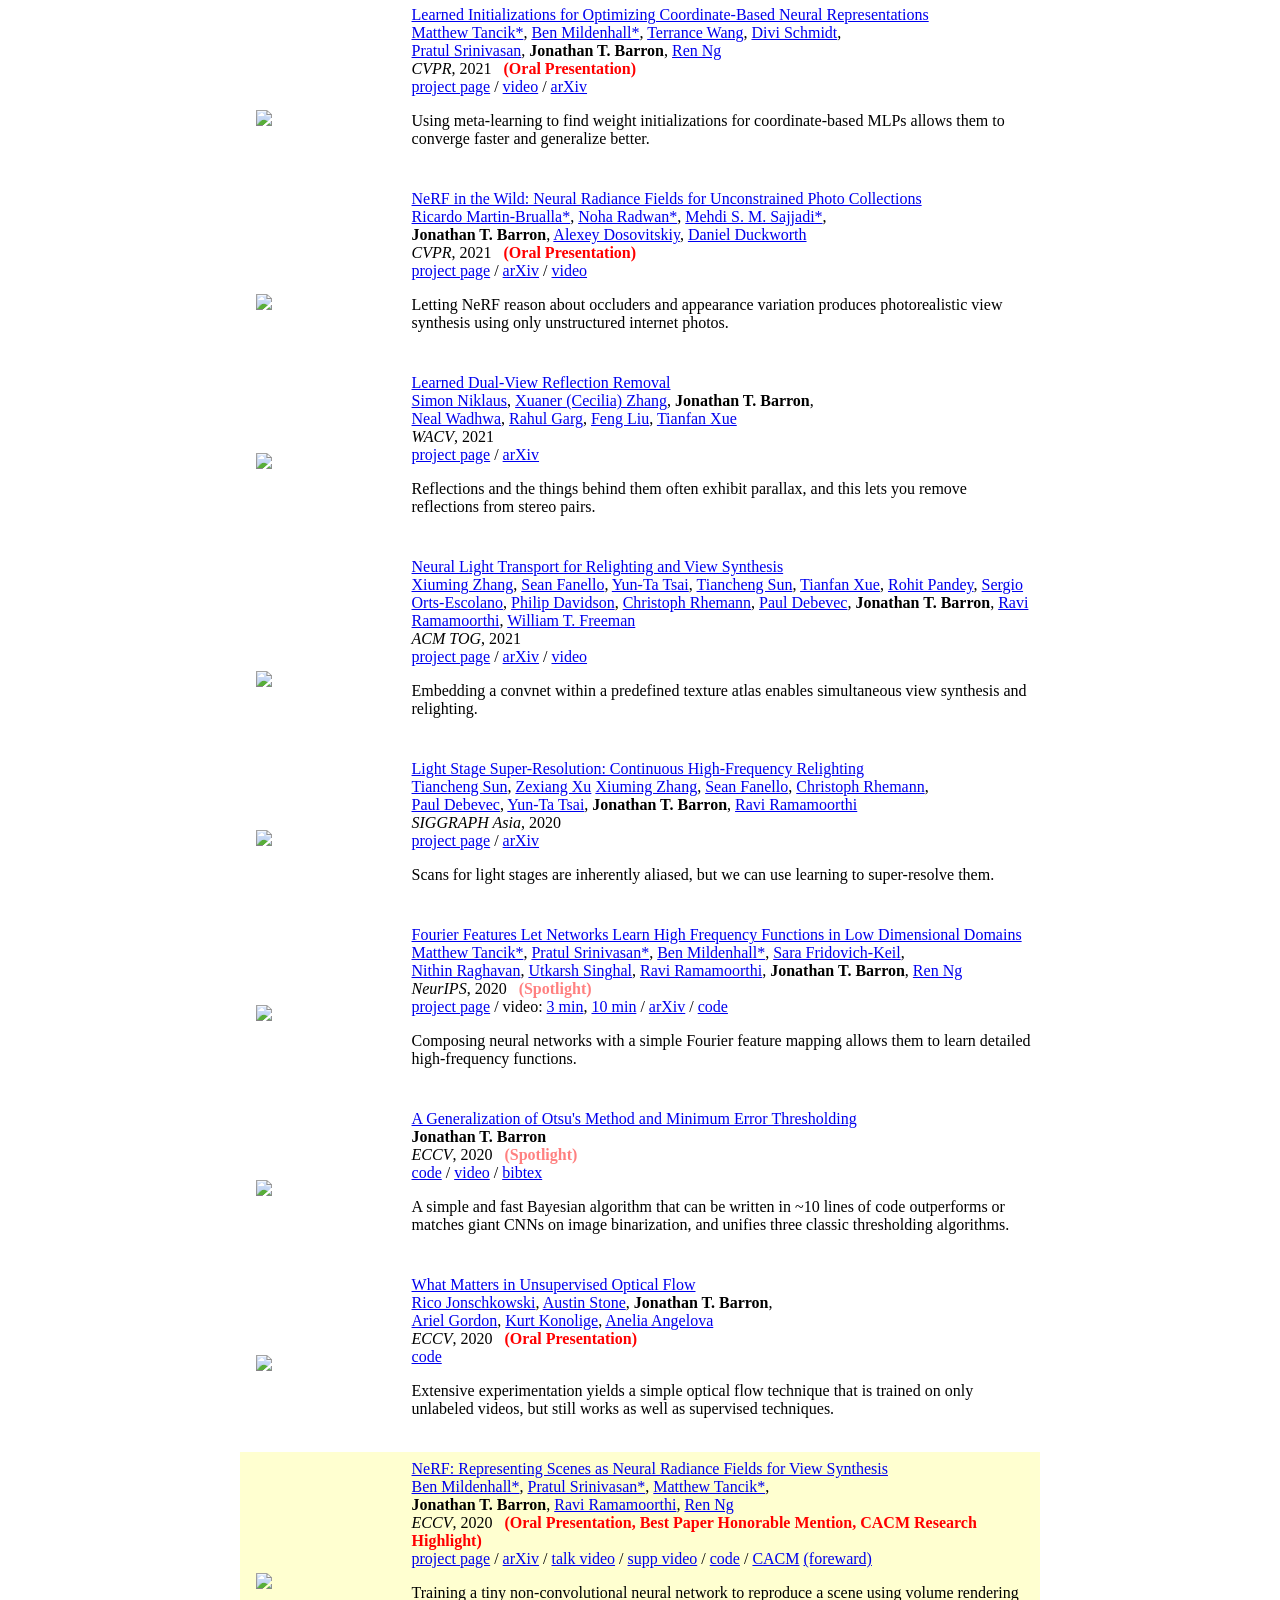
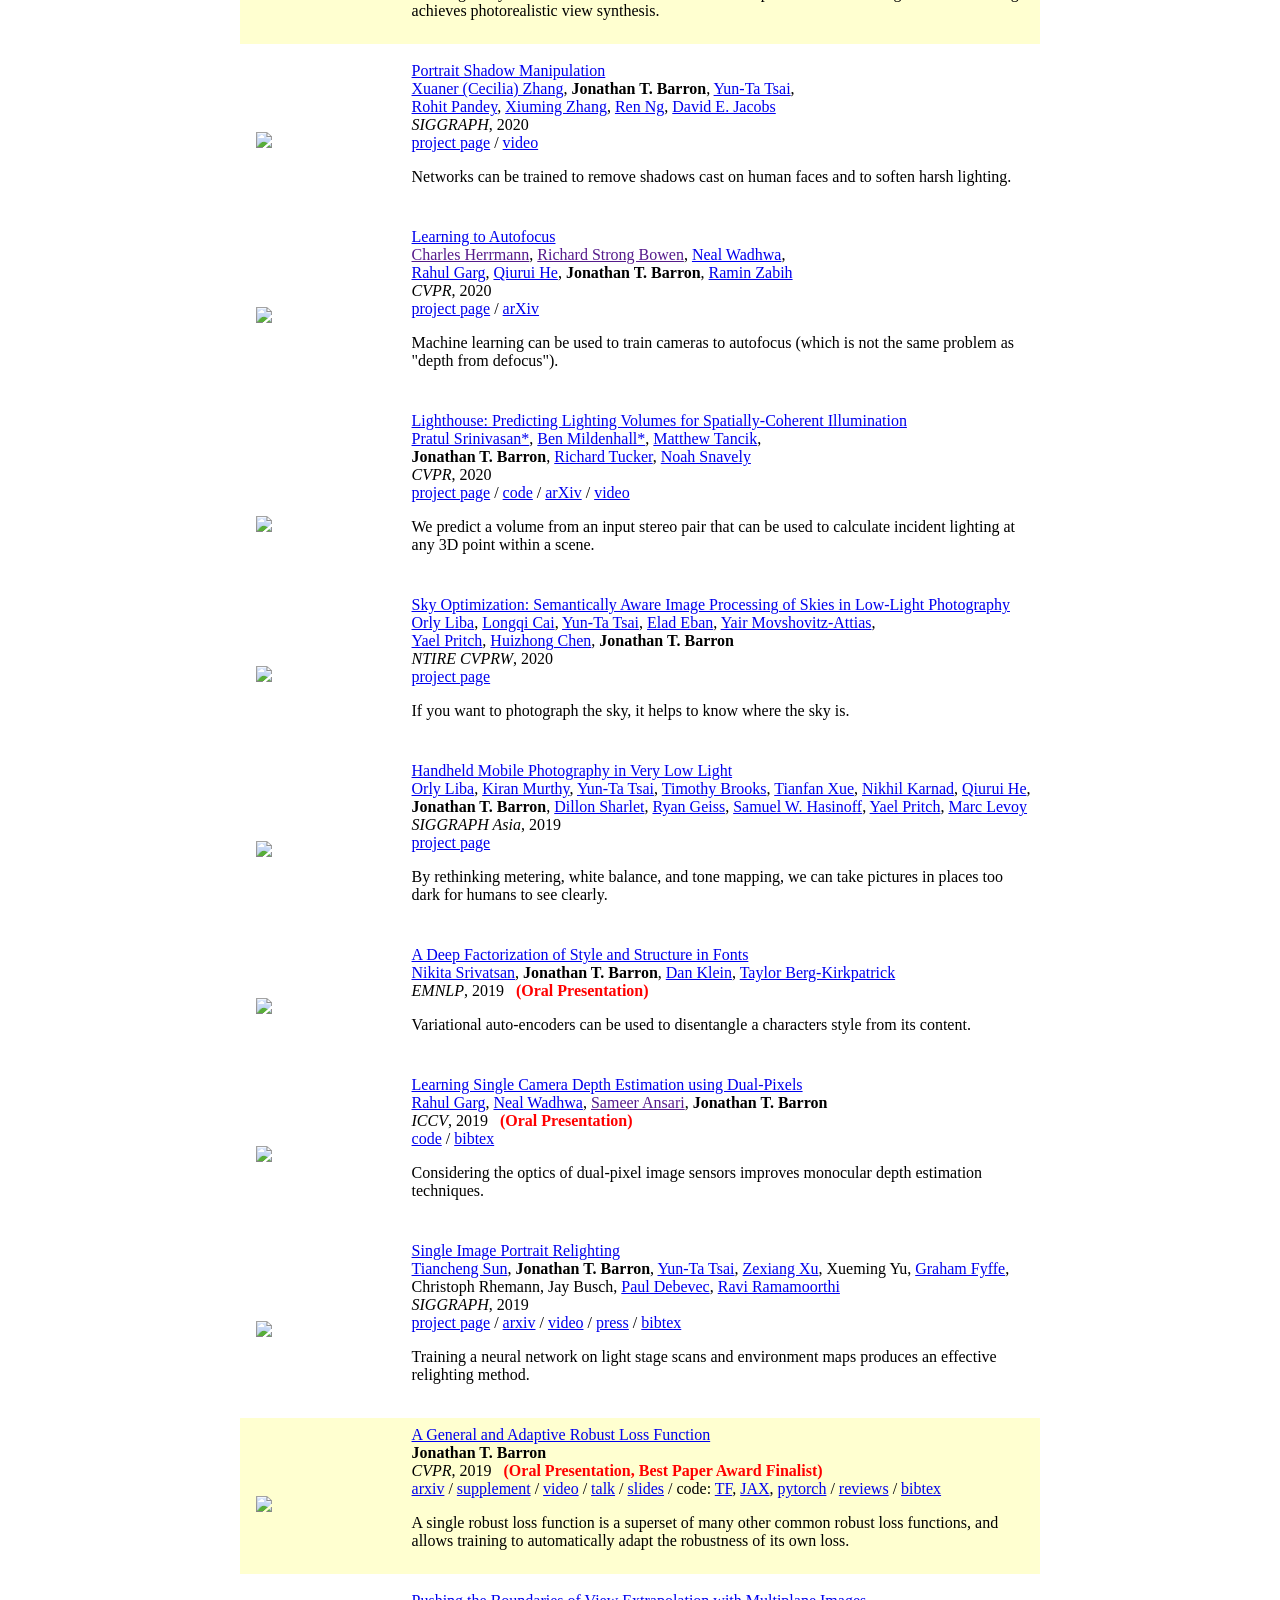
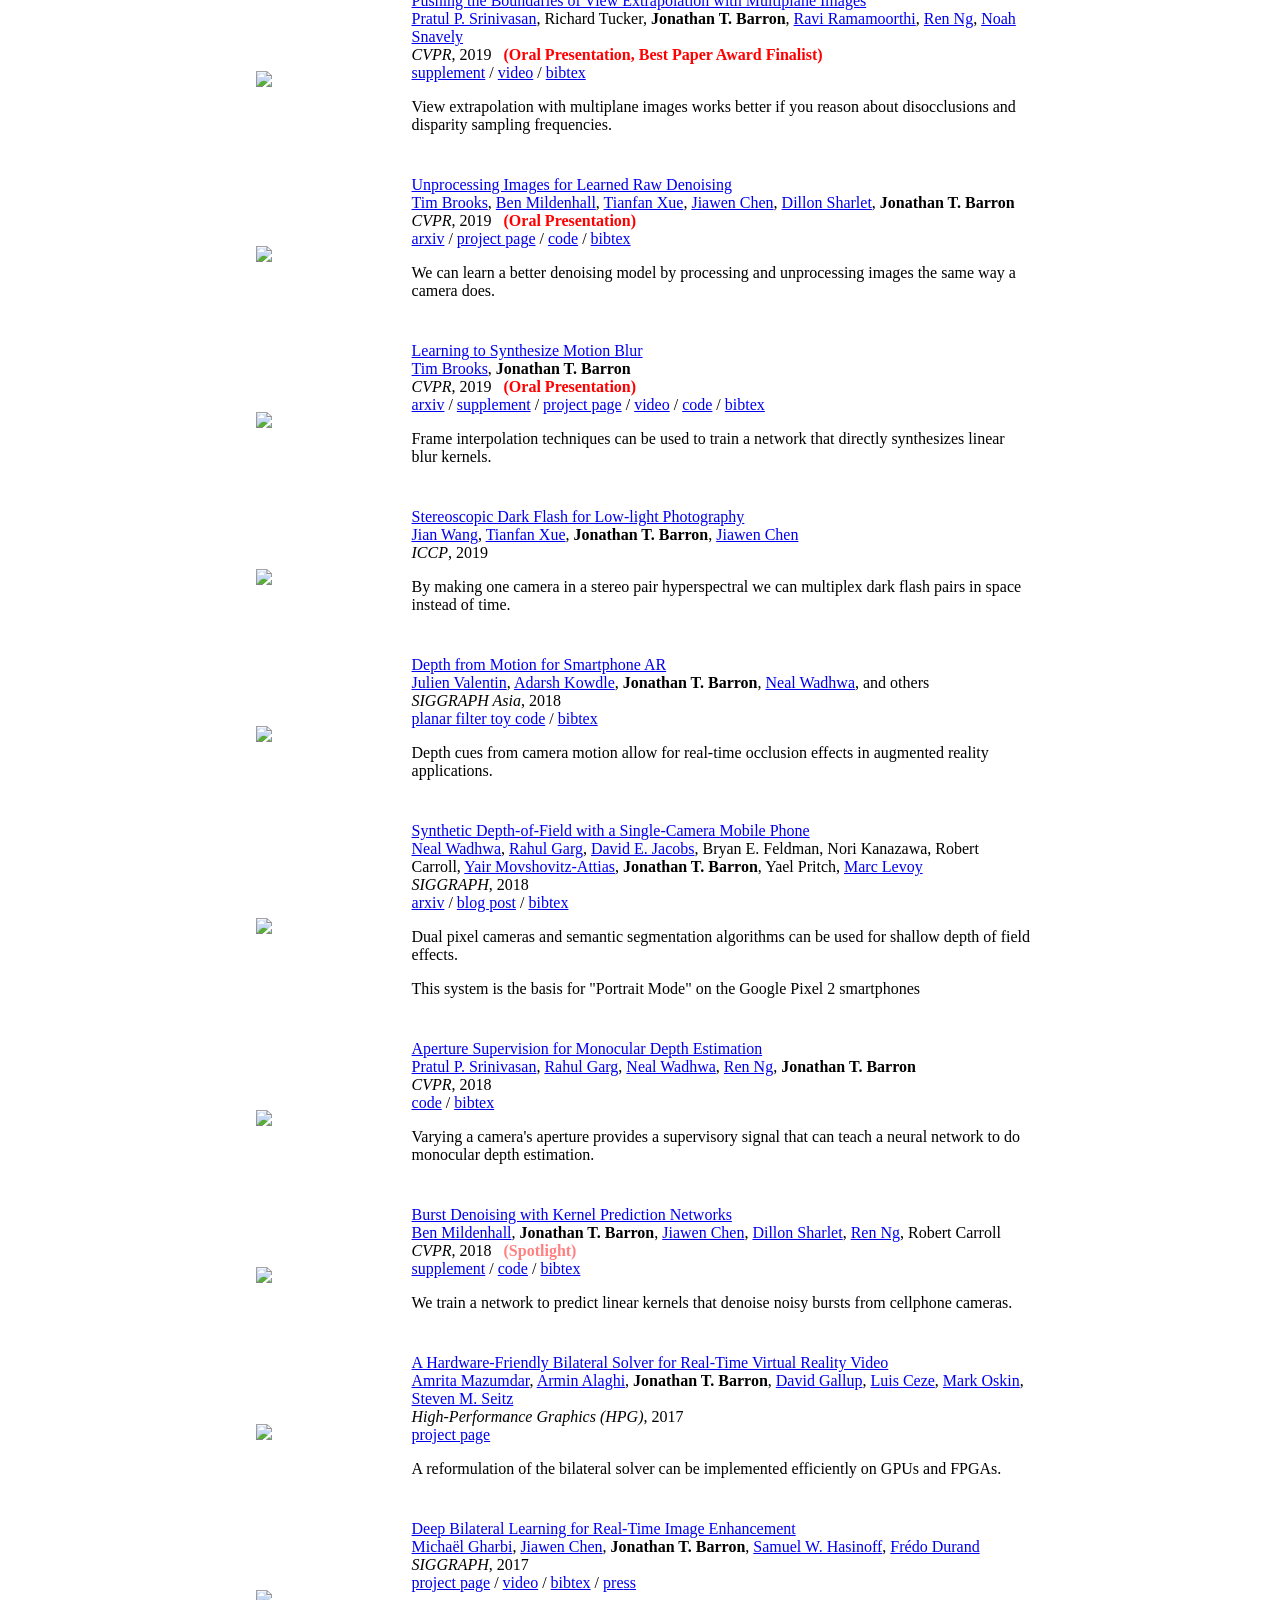
==== commit 67cef92c: "readme updated" ====
--- a/index.html
+++ b/index.html
@@ -34,7 +34,7 @@
                 </p>
               </td>
               <td style="padding:2.5%;width:37%;max-width:37%">
-                <a href="images/maayeesha.jpg"><img style="width:100%;max-width:100%;object-fit: cover; border-radius: 50%;" alt="profile photo" src="images/maayeesha.jpg" class="hoverZoomLink"></a>
+                <a href="images\maayeesha.jpeg"><img style="width:100%;max-width:100%;object-fit: cover; border-radius: 50%;" alt="profile photo" src="images\maayeesha.jpeg" class="hoverZoomLink"></a>
               </td>
             </tr>
           </tbody></table>
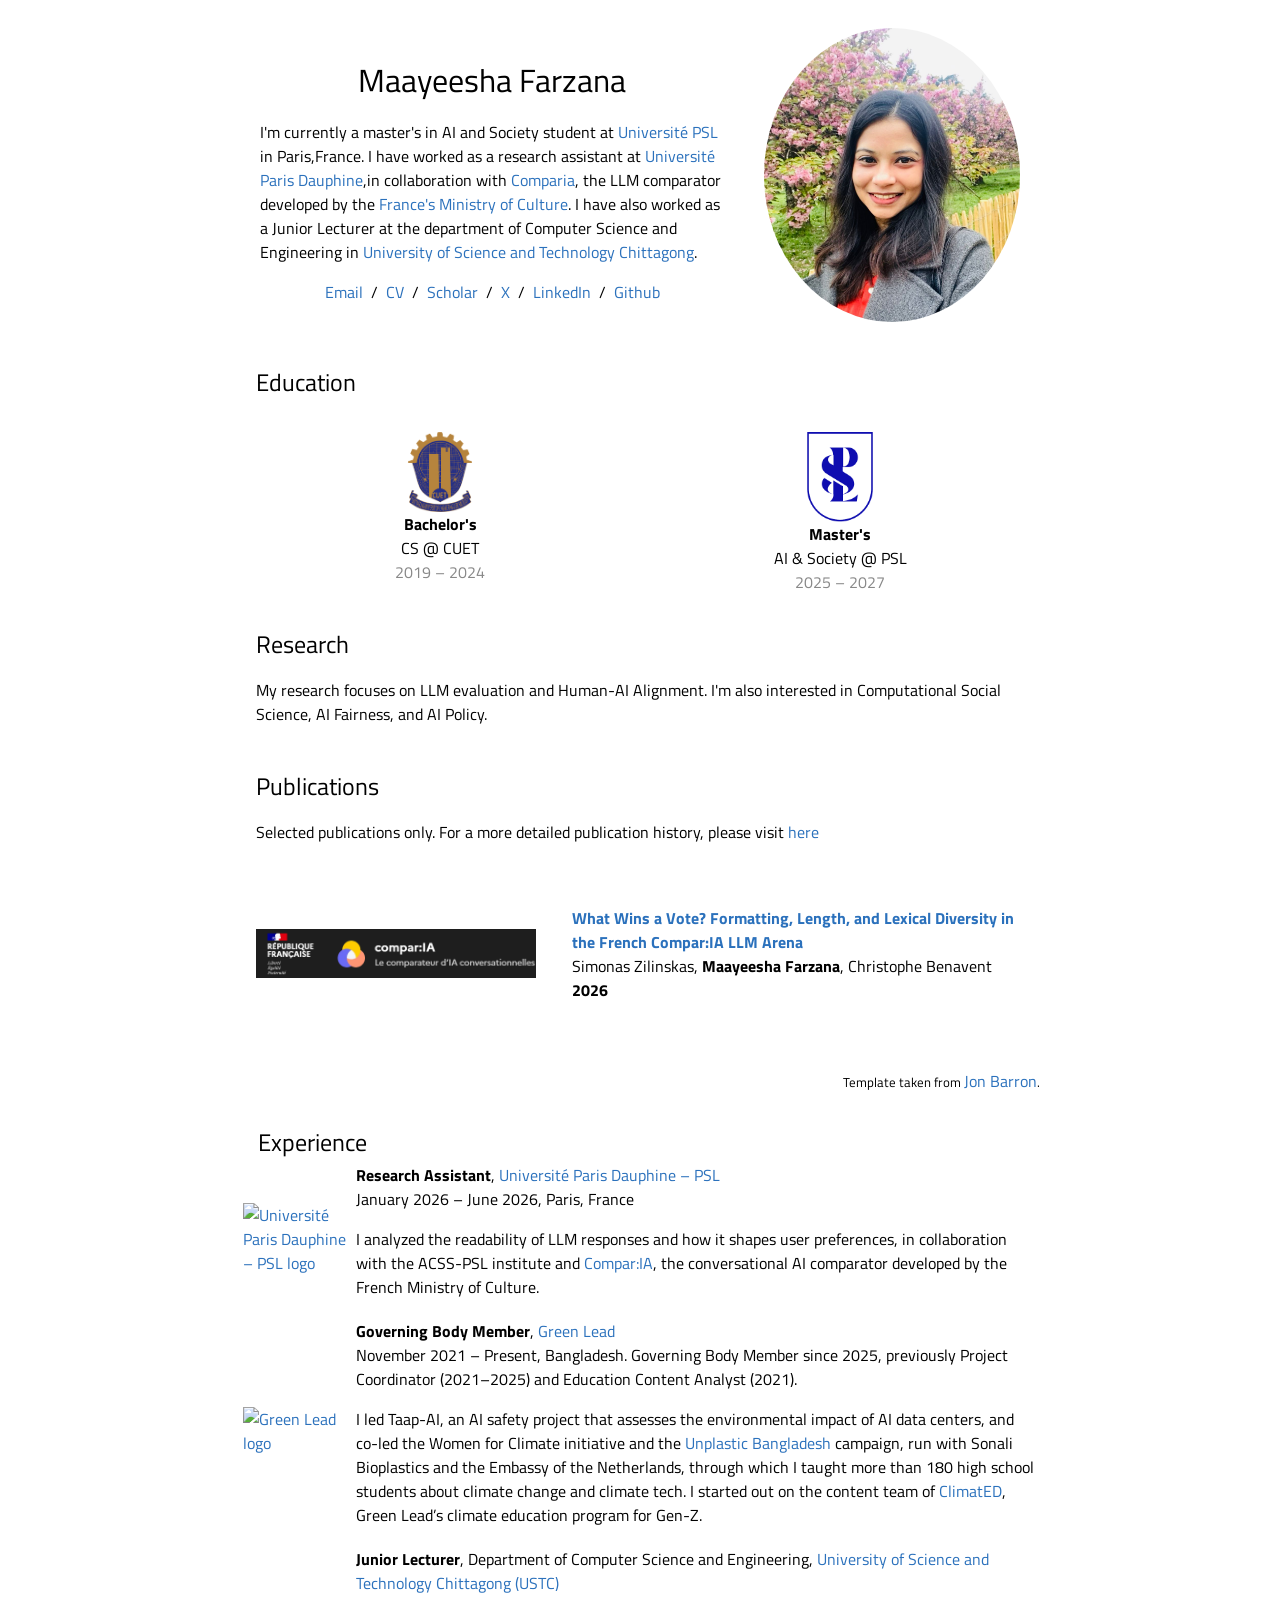
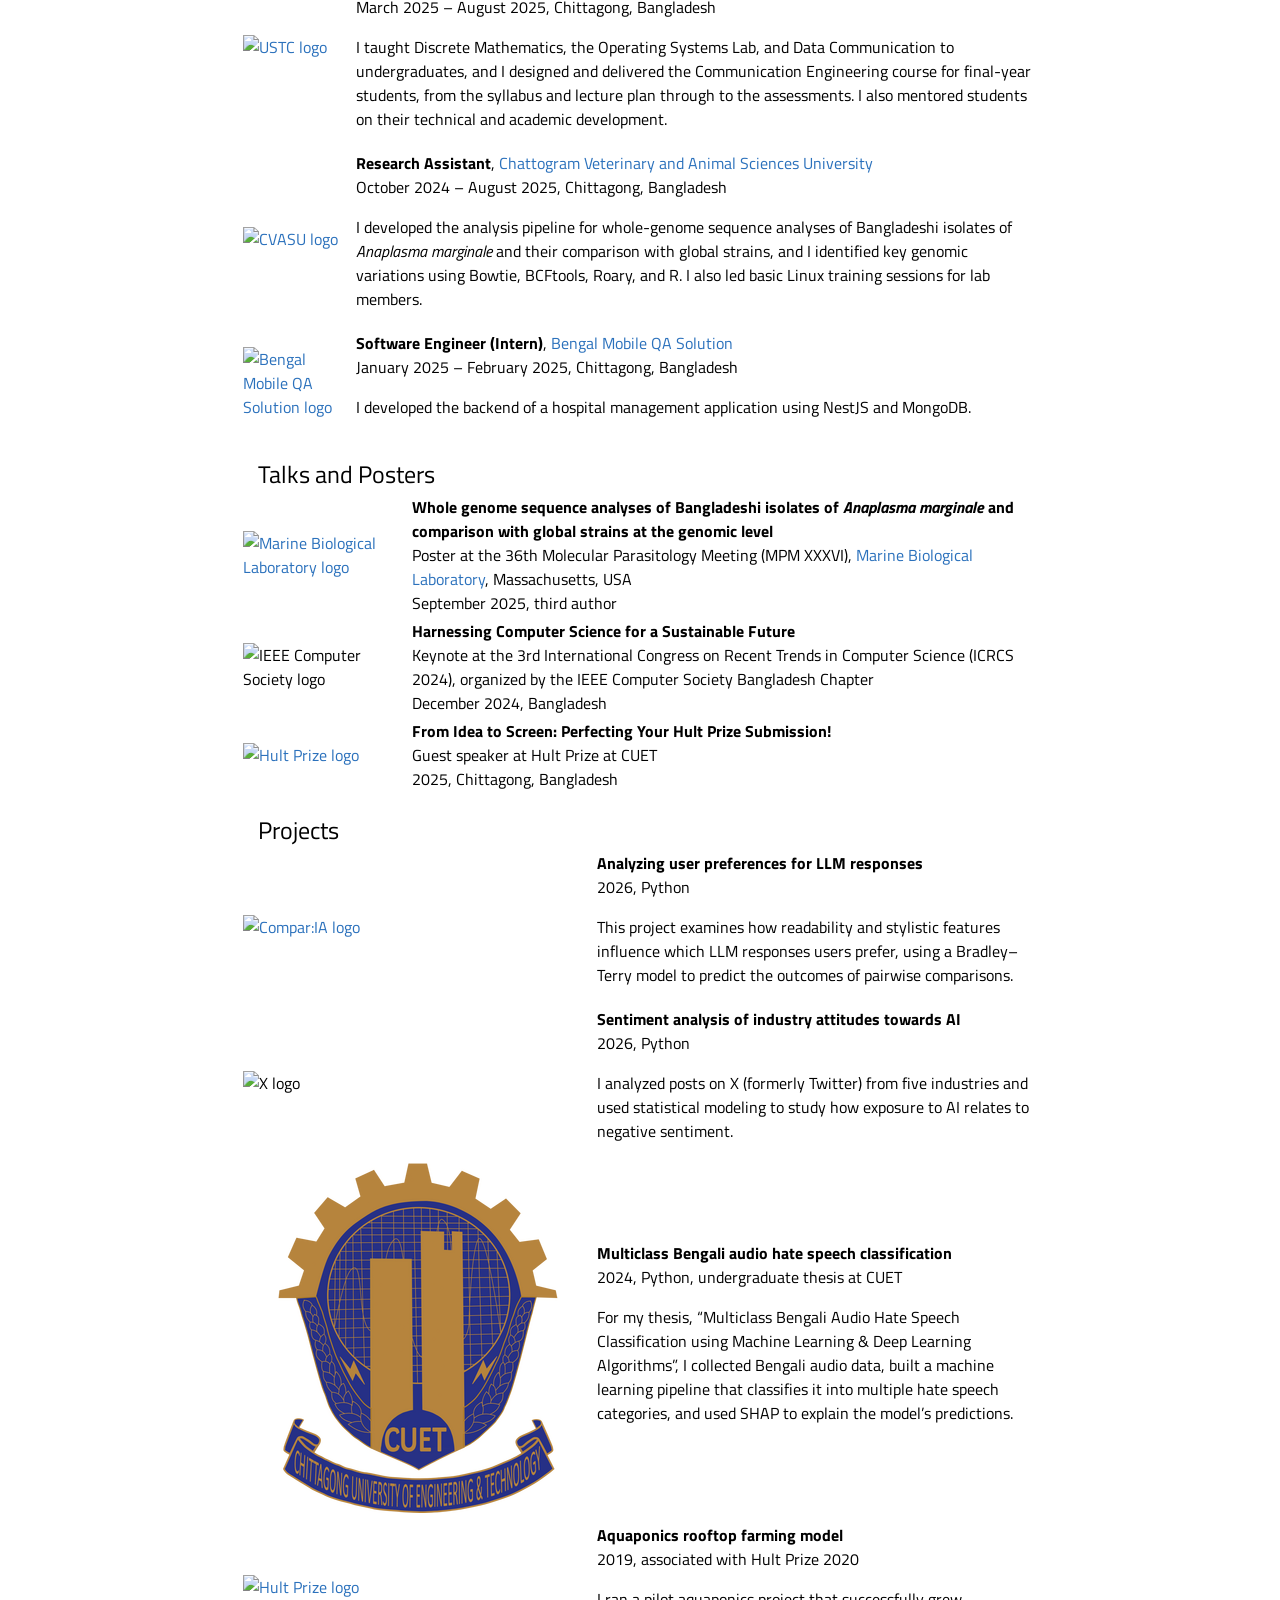
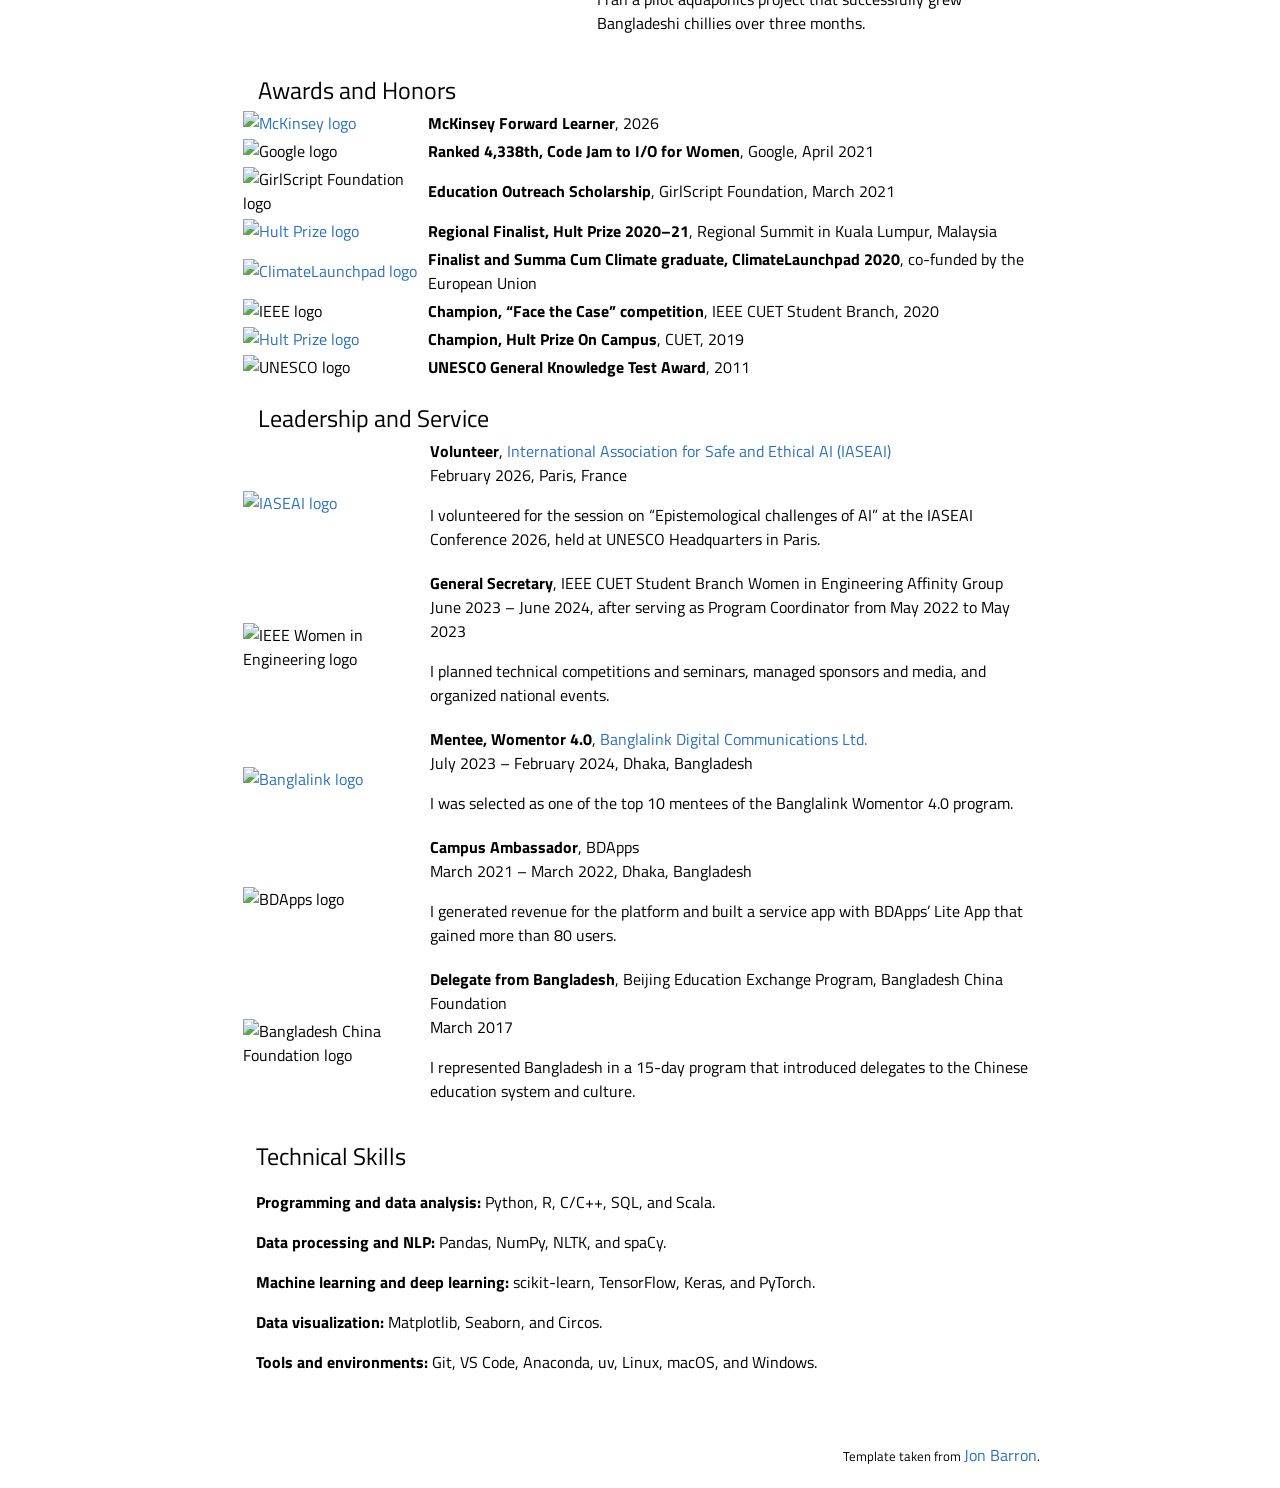
==== commit eda06066: "first commit, before additional sections" ====
--- a/index.html
+++ b/index.html
@@ -1,4714 +1,454 @@
 <!DOCTYPE HTML>
 <html lang="en">
-  <head>
-    <meta http-equiv="Content-Type" content="text/html; charset=UTF-8">
+<head>
+<meta http-equiv="Content-Type" content="text/html; charset=UTF-8">
+<title>Maayeesha Farzana</title>
+<meta name="author" content="Maayeesha Farzana">
+<meta name="viewport" content="width=device-width, initial-scale=1">
+<link rel="shortcut icon" href="images/maayeesha.jpeg" type="image/jpeg">
+<link rel="stylesheet" type="text/css" href="stylesheet.css">
+<style>
+  body {
+    background-color: #ffffff;
+  }
+</style>
+</head>
+<body>
+<table style="width:100%;max-width:800px;border:0px;border-spacing:0px;border-collapse:separate;margin-right:auto;margin-left:auto;"><tbody>
+<tr style="padding:0px">
+<td style="padding:0px">
 
-    <title>Maayeesha Farzana</title>
+  <!-- BIO SECTION -->
+  <table style="width:100%;border:0px;border-spacing:0px;border-collapse:separate;margin-right:auto;margin-left:auto;"><tbody>
+    <tr style="padding:0px">
+      <td style="padding:2.5%;width:63%;vertical-align:middle">
+        <p class="name" style="text-align: center;">Maayeesha Farzana </p>
+        <p>
+         I'm currently a master's in AI and Society student at <a href="https://psl.eu/">Université PSL</a> in Paris,France. I have worked as a research assistant at <a href="https://dauphine.psl.eu/">Université Paris Dauphine</a>,in collaboration with <a href="https://comparia.beta.gouv.fr/">Comparia</a>, the LLM comparator developed by the <a href="https://www.culture.gouv.fr/">France's Ministry of Culture</a>. I have also worked as a Junior Lecturer at the department of Computer Science and Engineering in <a href="https://ustc.ac.bd/"> University of Science and Technology Chittagong</a>.
+        </p>
+        <p style="text-align:center">
+          <a href="mailto:maayeesha.farzana@psl.eu">Email</a> &nbsp;/&nbsp;
+          <a href="data/Maayeesha_Farzana.pdf">CV</a> &nbsp;/&nbsp;
+          <a href="https://scholar.google.com/citations?user=B5aZA3kAAAAJ&hl=en&oi=ao">Scholar</a> &nbsp;/&nbsp;
+          <a href="https://x.com/maayeesha">X</a> &nbsp;/&nbsp;
+           <a href="https://www.linkedin.com/in/maayeeshafarzana">LinkedIn</a> &nbsp;/&nbsp;
+          <a href="https://github.com/maayeesha/">Github</a>
+        </p>
+      </td>
+      <td style="padding:2.5%;width:37%;max-width:37%">
+        <a href="images/maayeesha.jpeg"><img style="width:100%;max-width:100%;object-fit:cover;border-radius:50%;" alt="profile photo" src="images/maayeesha.jpeg" class="hoverZoomLink"></a>
+      </td>
+    </tr>
+  </tbody></table>
 
-    <meta name="author" content="Maayeesha Farzana">
-    <meta name="viewport" content="width=device-width, initial-scale=1">
-    <link rel="shortcut icon" href="images/favicon/favicon.ico" type="image/x-icon">
-    <link rel="stylesheet" type="text/css" href="stylesheet.css">
-    
-  </head>
+  <!-- EDUCATION SECTION -->
+  <table style="width:100%;border:0px;border-spacing:0px;border-collapse:separate;margin-right:auto;margin-left:auto;"><tbody>
+    <tr>
+      <td style="padding:16px;width:100%;vertical-align:middle" colspan="3">
+        <h2>Education</h2>
+      </td>
+    </tr>
+    <tr>
+      <!-- University 1 -->
+      <td style="padding:16px;width:33%;text-align:center;vertical-align:top">
+        <a href="https://cuet.ac.bd">
+          <img src="images/cuet.png" width="140" style="max-height:80px;object-fit:contain;display:block;margin:0 auto;" alt="CUET Logo">
+        </a>
+        <strong>Bachelor's</strong><br>
+        CS @ CUET<br>
+        <span style="color:#888;">2019 – 2024</span>
+      </td>
+      <!-- University 2 -->
+      <td style="padding:16px;width:33%;text-align:center;vertical-align:top">
+        <a href="https://www.psl.eu/en/">
+          <img src="images/psl.png" width="140" style="max-height:90px;object-fit:contain;display:block;margin:0 auto;" alt="PSL Logo">
+        </a>
+        <strong>Master's</strong><br>
+        AI & Society @ PSL<br>
+        <span style="color:#888;">2025 – 2027</span>
+      </td>
+      <!-- University 3 -->
+      <!-- <td style="padding:16px;width:33%;text-align:center;vertical-align:top">
+        <a href="https://www.usf.edu">
+          <img src="images/USF.png" width="140" style="max-height:90px;object-fit:contain;display:block;margin:0 auto;" alt="USF Logo">
+        </a>
+        <strong>PhD</strong><br>
+        CS @ USF<br>
+        <span style="color:#888;">2026 – Present</span>
+      </td> -->
+    </tr>
+  </tbody></table>
 
-  <body>
-    <table style="width:100%;max-width:800px;border:0px;border-spacing:0px;border-collapse:separate;margin-right:auto;margin-left:auto;"><tbody>
-      <tr style="padding:0px">
-        <td style="padding:0px">
-          <table style="width:100%;border:0px;border-spacing:0px;border-collapse:separate;margin-right:auto;margin-left:auto;"><tbody>
-            <tr style="padding:0px">
-              <td style="padding:2.5%;width:63%;vertical-align:middle">
-                <p class="name" style="text-align: center;">
-                  Maayeesha Farzana
-                </p>
-                <p>
-		I'm currently a master's in AI and Society student at <a href="https://psl.eu/">Université PSL</a> in Paris,France. I have worked as a research assistant at <a href="https://dauphine.psl.eu/">Université Paris Dauphine</a>,in collaboration with <a href="https://comparia.beta.gouv.fr/">Comparia</a>, the LLM comparator developed by the <a href="https://www.culture.gouv.fr/">France's Ministry of Culture</a>. I have worked as a Junior Lecturer at the department of Computer Science and Engineering in <a href="https://ustc.ac.bd/"> University of Science and Technology Chittagong</a>. My goal is to contribute to the development of AI technologies that are ethical, fair, and beneficial to society.
-                </p>
-                <p style="text-align:center">
-                  <a href="mailto:maayeesha.farzana@psl.eu">Email</a> &nbsp;/&nbsp;
-                  <a href="data/Maayeesha_Farzana.pdf">CV</a> &nbsp;/&nbsp;
-                  <a href="https://scholar.google.com/citations?user=B5aZA3kAAAAJ&hl=en&oi=ao">Scholar</a> &nbsp;/&nbsp;
-                  <a href="https://x.com/maayeesha">X</a> &nbsp;/&nbsp;
-                  <a href="https://github.com/maayeesha/">Github</a>
-                </p>
-              </td>
-              <td style="padding:2.5%;width:37%;max-width:37%">
-                <a href="images\maayeesha.jpeg"><img style="width:100%;max-width:100%;object-fit: cover; border-radius: 50%;" alt="profile photo" src="images\maayeesha.jpeg" class="hoverZoomLink"></a>
-              </td>
-            </tr>
-          </tbody></table>
-          <table style="width:100%;border:0px;border-spacing:0px;border-collapse:separate;margin-right:auto;margin-left:auto;"><tbody>
-              <tr>
-              <td style="padding:16px;width:100%;vertical-align:middle">
-                <h2>Research</h2>
-                <p>
-                  I'm interested in Large Language Models, Human-AI alignment, AI fairness and AI policy.
-                </p>
-              </td>
-            </tr>
-          </tbody></table>
-          <table style="width:100%;border:0px;border-spacing:0px 10px;border-collapse:separate;margin-right:auto;margin-left:auto;"><tbody>
-
-
-<tr onmouseout="softmaxfix_stop()" onmouseover="softmaxfix_start()" bgcolor="#ffffd0">
-  <td style="padding:16px;width:20%;vertical-align:middle">
-    <div class="one">
-      <div class="two" id='softmaxfix_image'><video  width=100% height=100% muted autoplay loop>
-      <source src="images/softmaxfix.mp4" type="video/mp4">
-      Your browser does not support the video tag.
-      </video></div>
-      <img src='images/softmaxfix.jpg' width="160">
-    </div>
-    <script type="text/javascript">
-      function softmaxfix_start() {
-        document.getElementById('softmaxfix_image').style.opacity = "1";
-      }
-
-      function softmaxfix_stop() {
-        document.getElementById('softmaxfix_image').style.opacity = "0";
-      }
-      softmaxfix_stop()
-    </script>
-  </td>
-  <td style="padding:8px;width:80%;vertical-align:middle">
-    <a href="softmaxfix/">
-      <span class="papertitle">A Fix for Softmax and Cross-Entropy</span>
-    </a>
-    <br>
-    <strong>Maayeesha Farzana</strong>,
-    <a href="https://scholar.google.com/citations?user=zNMOfjQAAAAJ&hl=en">Dan Gnanapragasam</a>,
-    <a href="https://mitscha.github.io/">Michael Tschannen</a>
-    <br>
-    <em>arXiv</em>, 2026
-    <br>
-    <a href="softmaxfix/">project page</a>
-    /
-    <a href="softmaxfix/demo.html">interactive demo</a>
-    /
-    <a href="https://arxiv.org/abs/2610.31642">arXiv</a>
-    <p></p>
-    <p>
-    The "slingshot" phenomenon in grokking is caused by a numerical bug in every implementation of cross-entropy and softmax. We fix it, along with a second bug that affects distillation.
-    </p>
-  </td>
-</tr>
-
-
-<tr onmouseout="vbanana_stop()" onmouseover="vbanana_start()">
-  <td style="padding:16px;width:20%;vertical-align:middle">
-    <div class="one">
-      <div class="two" id='vbanana_image'>
-        <img src='images/vbanana_after.jpg' width=100%>
-      </div>
-      <img src='images/vbanana_before.jpg' width=100%>
-    </div>
-    <script type="text/javascript">
-      function vbanana_start() {
-        document.getElementById('vbanana_image').style.opacity = "1";
-      }
-
-      function vbanana_stop() {
-        document.getElementById('vbanana_image').style.opacity = "0";
-      }
-      vbanana_stop()
-    </script>
-  </td>
-  <td style="padding:8px;width:80%;vertical-align:middle">
-    <a href="https://vision-banana.github.io/">
-      <span class="papertitle">Image Generators are Generalist Vision Learners</span>
-    </a>
-    <br>
-    <a href="https://gabeur.github.io/">Valentin Gabeur</a>,
-    <a href="https://scholar.google.com/scholar?q=Shangbang+Long">Shangbang Long</a>,
-    <a href="https://pengsongyou.github.io/">Songyou Peng</a>,
-    <a href="https://scholar.google.com/scholar?q=Paul+Voigtlaender">Paul Voigtlaender</a>,
-    <a href="https://kevinshuyangsun.github.io/">Shuyang Sun</a>,
-    <a href="https://scholar.google.com/scholar?q=Yanan+Bao">Yanan Bao</a>,
-    <a href="https://scholar.google.com/scholar?q=Karen+Truong">Karen Truong</a>,
-    <a href="https://scholar.google.com/scholar?q=Zhicheng+Wang">Zhicheng Wang</a>,
-    <a href="https://scholar.google.com/scholar?q=Wenlei+Zhou">Wenlei Zhou</a>,
-    <strong>Jonathan T. Barron</strong>,
-    <a href="https://kylegenova.com/">Kyle Genova</a>,
-    <a href="https://scholar.google.com/scholar?q=Nithish+Kannen">Nithish Kannen</a>,
-    <a href="https://scholar.google.com/scholar?q=Sherry+Ben">Sherry Ben</a>,
-    <a href="https://scholar.google.com/scholar?q=Yandong+Li">Yandong Li</a>,
-    <a href="https://scholar.google.com/scholar?q=Mandy+Guo">Mandy Guo</a>,
-    <a href="https://scholar.google.com/scholar?q=Suhas+Yogin">Suhas Yogin</a>,
-    <a href="https://scholar.google.com/scholar?q=Yiming+Gu">Yiming Gu</a>,
-    <a href="https://scholar.google.com/scholar?q=Huizhong+Chen">Huizhong Chen</a>,
-    <a href="https://www.oliverwang.info/">Oliver Wang</a>,
-    <a href="https://sainingxie.com/">Saining Xie</a>,
-    <a href="https://scholar.google.com/scholar?q=Howard+Zhou">Howard Zhou</a>,
-    <a href="https://kaiminghe.github.io/">Kaiming He</a>,
-    <a href="https://www.cs.princeton.edu/~funk/">Thomas Funkhouser</a>,
-    <a href="https://www.jbalayrac.com/">Jean-Baptiste Alayrac</a>,
-    <a href="https://research.google/people/radu-soricut/">Radu Soricut</a>
-    <br>
-    <em>arXiv</em>, 2026
-    <br>
-    <a href="https://vision-banana.github.io/">project page</a>
-    /
-    <a href="https://arxiv.org/abs/2604.20329">arXiv</a>
-    <p></p>
-    <p>
-    Reducing monodepth, normals, and semantic segmentation tasks to a single RGB-image-prediction task and fine-tuning an image generator (Nano Banana Pro) beats or ~matches specialized models.
-    </p>
-  </td>
-</tr>
-
-
-<tr onmouseout="gr3en_stop()" onmouseover="gr3en_start()">
-  <td style="padding:16px;width:20%;vertical-align:middle">
-    <div class="one">
-      <div class="two" id='gr3en_image'><video  width=100% height=100% muted autoplay loop>
-      <source src="images/gr3en.mp4" type="video/mp4">
-      Your browser does not support the video tag.
-      </video></div>
-      <img src='images/gr3en.jpg' width="160">
-    </div>
-    <script type="text/javascript">
-      function gr3en_start() {
-        document.getElementById('gr3en_image').style.opacity = "1";
-      }
-
-      function gr3en_stop() {
-        document.getElementById('gr3en_image').style.opacity = "0";
-      }
-      gr3en_stop()
-    </script>
-  </td>
-  <td style="padding:20px;width:75%;vertical-align:middle">
-    <a href="https://gr3en-relight.github.io/">
-      <span class="papertitle">GR3EN: Generative Relighting for 3D Environments</span>
-    </a>
-    <br>
-    <a href="https://xyxingx.github.io/">Xiaoyan Xing</a>,
-    <a href="https://henzler.github.io/">Philipp Henzler</a>,
-    <a href="https://hurjunhwa.github.io/">Junhwa Hur</a>,
-    <a href="https://bragilee.github.io/">Runze Li</a>, <br>
-    <strong>Jonathan T. Barron</strong>,
-    <a href="https://pratulsrinivasan.github.io/">Pratul P. Srinivasan</a>,
-    <a href="https://dorverbin.github.io/">Dor Verbin</a>
-    <br>
-    <em>SIGGRAPH</em>, 2026
-    <br>
-    <a href="https://gr3en-relight.github.io/">project page</a> /
-    <a href="https://arxiv.org/abs/2601.16272">arXiv</a>
-    <p></p>
-    <p>
-		Distilling the outputs of a video-to-video relighting diffusion model into a 3D reconstruction enables controllable 3D relighting of room-scale scenes.
-    </p>
-  </td>
-</tr>
-
-
-<tr onmouseout="zipmap_stop()" onmouseover="zipmap_start()">
-  <td style="padding:16px;width:20%;vertical-align:middle">
-    <div class="one">
-      <div class="two" id='zipmap_image'><video  width=100% height=100% muted autoplay loop>
-      <source src="images/zipmap.mp4" type="video/mp4">
-      Your browser does not support the video tag.
-      </video></div>
-      <img src='images/zipmap.jpg' width="160">
-    </div>
-    <script type="text/javascript">
-      function zipmap_start() {
-        document.getElementById('zipmap_image').style.opacity = "1";
-      }
-
-      function zipmap_stop() {
-        document.getElementById('zipmap_image').style.opacity = "0";
-      }
-      zipmap_stop()
-    </script>
-  </td>
-  <td style="padding:20px;width:75%;vertical-align:middle">
-    <a href="https://haian-jin.github.io/ZipMap/">
-      <span class="papertitle">ZipMap: Linear-Time Stateful 3D Reconstruction via Test-Time Training</span>
-    </a>
-    <br>
-    <a href="https://haian-jin.github.io/">Haian Jin</a>,
-    <a href="https://rundiwu.github.io/">Rundi Wu</a>,
-    <a href="https://tianyuanzhang.com/">Tianyuan Zhang</a>,
-    <a href="https://ruiqigao.github.io/">Ruiqi Gao</a>, <br>
-    <strong>Jonathan T. Barron</strong>,
-    <a href="https://www.cs.cornell.edu/~snavely/">Noah Snavely</a>,
-    <a href="https://holynski.org/">Aleksander Hołyński</a>
-    <br>
-    <em>CVPR</em>, 2026
-    <br>
-    <a href="https://haian-jin.github.io/ZipMap/">project page</a> /
-    <a href="https://arxiv.org/abs/2603.04385">arXiv</a> /
-    <a href="https://github.com/Haian-Jin/ZipMap">code</a>
-    <p></p>
-    <p>
-		Test-time training lets you quickly compress an entire image collection into a compact model and thereby achieve linear-time 3D reconstruction.
-    </p>
-  </td>
-</tr>
-
-
-<tr onmouseout="radmesh_stop()" onmouseover="radmesh_start()" bgcolor="#ffffd0">
-  <td style="padding:16px;width:20%;vertical-align:middle">
-    <div class="one">
-      <div class="two" id='radmesh_image'>
-        <img src='images/radmesh_after.jpg' width=100%>
-      </div>
-      <img src='images/radmesh_before.jpg' width=100%>
-    </div>
-    <script type="text/javascript">
-      function radmesh_start() {
-        document.getElementById('radmesh_image').style.opacity = "1";
-      }
-
-      function radmesh_stop() {
-        document.getElementById('radmesh_image').style.opacity = "0";
-      }
-      radmesh_stop()
-    </script>
-  </td>
-  <td style="padding:8px;width:80%;vertical-align:middle">
-    <a href="https://half-potato.gitlab.io/rm/">
-      <span class="papertitle">Radiance Meshes for Volumetric Reconstruction</span>
-    </a>
-    <br>
-    <a href="https://half-potato.gitlab.io/">Alexander Mai</a>,
-    <a href="https://github.com/Shmaug">Trevor Hedstrom</a>,
-    <a href="https://grgkopanas.github.io/">George Kopanas</a>, <br>
-	<a href="https://mediatech.aalto.fi/~janne/index.php">Janne Kontkanen</a>, 
-    <a href="https://jacobsschool.ucsd.edu/faculty/profile?id=253">Falko Kuester</a>,
-    <strong>Jonathan T. Barron</strong>
-    <br>
-    <em>CVPR</em>, 2026 &nbsp <font color=#FF8080><strong>(Highlight)</strong></font>
-    <br>
-    <a href="https://half-potato.gitlab.io/rm/">project page</a>
-    /
-    <a href="https://arxiv.org/abs/2512.04076">arXiv</a>
-    <p></p>
-    <p>
-	Parameterizing a scene with a Delaunay tetrahedralization and a neural field yields a scene representation that is accurate, fast to render, easy to edit, and backwards-compatible.
-    </p>
-  </td>
-</tr>
-
-<tr onmouseout="nexf_stop()" onmouseover="nexf_start()">
+  <!-- RESEARCH SECTION -->
+  <table style="width:100%;border:0px;border-spacing:0px;border-collapse:separate;margin-right:auto;margin-left:auto;"><tbody>
+    <tr>
+      <td style="padding:16px;width:100%;vertical-align:middle">
+        <h2>Research</h2>
+        <p>
+         My research focuses on LLM evaluation and Human-AI Alignment. I'm also interested in Computational Social Science, AI Fairness, and AI Policy.
+        </p>
+      </td>
+    </tr>
+  </tbody></table>
+  <!-- PAPERS SECTION -->
+  <table style="width:100%;border:0px;border-spacing:0px 10px;border-collapse:separate;margin-right:auto;margin-left:auto;"><tbody>
+    <tr>
+      <td colspan="2" style="padding:16px;padding-top:0;vertical-align:middle">
+        <h2>Publications</h2>
+        <p>Selected publications only. For a more detailed publication history, please visit <a href="https://scholar.google.com/citations?user=B5aZA3kAAAAJ&hl=en&oi=ao">here</a></p>
+      </td>
+    </tr>
+        <!-- Paper 1 -->
+    <tr onmouseout="paper1_stop()" onmouseover="paper1_start()">
       <td style="padding:16px;width:20%;vertical-align:middle">
-        <div class="one">
-          <div class="two" id='nexf_image'>
-					  <img src='images/nexf_after.jpg' width=100%>
-					</div>
-          <img src='images/nexf_before.jpg' width=100%>
+        <div class="one" style="width:280px;height:auto;">
+          <div class="two" id='paper1_image' style="width:280px;height:auto;">
+            <video width=100% height=100% muted autoplay loop>
+              <source src="images/zipmap.mp4" type="video/mp4">
+              Your browser does not support the video tag.
+            </video>
+          </div>
+          <img src='images/comparia.png' width="280" style="display:block;margin:0 auto;">
         </div>
         <script type="text/javascript">
-          function nexf_start() {
-            document.getElementById('nexf_image').style.opacity = "1";
-          }
-
-          function nexf_stop() {
-            document.getElementById('nexf_image').style.opacity = "0";
-          }
-          nexf_stop()
+          function paper1_start() { document.getElementById('paper1_image').style.opacity = "1"; }
+          function paper1_stop() { document.getElementById('paper1_image').style.opacity = "0"; }
+          paper1_stop()
         </script>
       </td>
-      <td style="padding:8px;width:80%;vertical-align:middle">
-        <a href="https://m-niemeyer.github.io/nexf/">
-          <span class="papertitle">NExF: Learning Neural Exposure Fields for View Synthesis</span>
+      <td style="padding:20px;width:75%;vertical-align:middle">
+        <a href="https://arxiv.org/abs/2610.01316">
+          <span class="papertitle">What Wins a Vote? Formatting, Length, and Lexical Diversity in
+the French Compar:IA LLM Arena</span>
         </a>
         <br>
-        <a href="https://m-niemeyer.github.io/">Michael Niemeyer</a>,
-        <a href="https://campar.in.tum.de/Main/FabianManhardt">Fabian Manhardt</a>,
-        <a href="http://www.lix.polytechnique.fr/Labo/Marie-Julie.RAKOTOSAONA/">Marie-Julie Rakotosaona</a>,
-        <a href="https://moechsle.github.io">Michael Oechsle</a>,
-        <a href="https://ait.ethz.ch/people/ctsalico">Christina Tsalicoglou</a>,
-        <a href="https://scholar.google.com/citations?user=ml3laqEAAAAJ&hl=ja">Keisuke Tateno</a>,
-        <strong>Jonathan T. Barron</strong>,
-        <a href="https://federicotombari.github.io/">Federico Tombari</a>
+       Simonas Zilinskas, <strong>Maayeesha Farzana</strong>, Christophe Benavent
         <br>
-        <em>NeurIPS</em>, 2025
+        <strong>2026</strong>
         <br>
-        <a href="https://m-niemeyer.github.io/nexf/">project page</a>
-        /
-        <a href="https://arxiv.org/abs/2510.08279">arXiv</a>
-        <p></p>
-        <p>
-		Learning a neural field that optimizes exposure for each 3D point enables high-quality 3D-consistent view synthesis despite extreme exposure variation during capture.
+      </td>
+    </tr>
+  </tbody></table>
+
+  <!-- FOOTER -->
+  <table style="width:100%;border:0px;border-spacing:0px;border-collapse:separate;margin-right:auto;margin-left:auto;"><tbody>
+    <tr>
+      <td style="padding:0px">
+        <br>
+        <p style="text-align:right;font-size:small;">
+          Template taken from <a href="https://github.com/jonbarron/jonbarron_website">Jon Barron</a>.
         </p>
       </td>
     </tr>
-	
-    <tr onmouseout="bolt3d_stop()" onmouseover="bolt3d_start()">
-      <td style="padding:16px;width:20%;vertical-align:middle">
-        <div class="one">
-          <div class="two" id='bolt3d_image'><video  width=100% height=100% muted autoplay loop>
-          <source src="images/bolt3d.mp4" type="video/mp4">
-          Your browser does not support the video tag.
+  </tbody></table>
 
-          </video></div>
-          <img src='images/bolt3d.jpg' width="160">
-        </div>
-        <script type="text/javascript">
-          function bolt3d_start() {
-            document.getElementById('bolt3d_image').style.opacity = "1";
-          }
-
-          function bolt3d_stop() {
-            document.getElementById('bolt3d_image').style.opacity = "0";
-          }
-          bolt3d_stop()
-        </script>
-      </td>
-      <td style="padding:8px;width:80%;vertical-align:middle">
-        <a href="https://szymanowiczs.github.io/bolt3d">
-          <span class="papertitle">Bolt3D: Generating 3D Scenes in Seconds</span>
-        </a>
+  <!-- EXPERIENCE SECTION -->
+  <table class="entry-table"><tbody>
+    <tr>
+      <td colspan="2" style="padding:16px;padding-bottom:0;vertical-align:middle">
+        <h2>Experience</h2>
+      </td>
+    </tr>
+    <tr>
+      <td class="logo-cell">
+        <a href="https://dauphine.psl.eu/"><img class="logo" src="images/logos/dauphine.png" data-domain="dauphine.psl.eu" onerror="logoFallback(this)" alt="Université Paris Dauphine – PSL logo"></a>
+      </td>
+      <td class="entry-cell">
+        <strong>Research Assistant</strong>, <a href="https://dauphine.psl.eu/">Université Paris Dauphine – PSL</a><br>
+        <span class="entry-meta">January 2026 – June 2026, Paris, France</span>
+        <p>I analyzed the readability of LLM responses and how it shapes user preferences, in collaboration with the ACSS-PSL institute and <a href="https://comparia.beta.gouv.fr/">Compar:IA</a>, the conversational AI comparator developed by the French Ministry of Culture.</p>
+      </td>
+    </tr>
+    <tr>
+      <td class="logo-cell">
+        <a href="https://greenleadglobal.org/"><img class="logo" src="images/logos/greenlead.png" data-domain="greenleadglobal.org" onerror="logoFallback(this)" alt="Green Lead logo"></a>
+      </td>
+      <td class="entry-cell">
+        <strong>Governing Body Member</strong>, <a href="https://greenleadglobal.org/">Green Lead</a><br>
+        <span class="entry-meta">November 2021 – Present, Bangladesh. Governing Body Member since 2025, previously Project Coordinator (2021–2025) and Education Content Analyst (2021).</span>
+        <p>I led Taap-AI, an AI safety project that assesses the environmental impact of AI data centers, and co-led the Women for Climate initiative and the <a href="https://greenleadglobal.org/unplastic/">Unplastic Bangladesh</a> campaign, run with Sonali Bioplastics and the Embassy of the Netherlands, through which I taught more than 180 high school students about climate change and climate tech. I started out on the content team of <a href="https://solve.mit.edu/solutions/66124">ClimatED</a>, Green Lead’s climate education program for Gen-Z.</p>
+      </td>
+    </tr>
+    <tr>
+      <td class="logo-cell">
+        <a href="https://ustc.ac.bd/"><img class="logo" src="images/logos/ustc.png" data-domain="ustc.ac.bd" onerror="logoFallback(this)" alt="USTC logo"></a>
+      </td>
+      <td class="entry-cell">
+        <strong>Junior Lecturer</strong>, Department of Computer Science and Engineering, <a href="https://ustc.ac.bd/">University of Science and Technology Chittagong (USTC)</a><br>
+        <span class="entry-meta">March 2025 – August 2025, Chittagong, Bangladesh</span>
+        <p>I taught Discrete Mathematics, the Operating Systems Lab, and Data Communication to undergraduates, and I designed and delivered the Communication Engineering course for final-year students, from the syllabus and lecture plan through to the assessments. I also mentored students on their technical and academic development.</p>
+      </td>
+    </tr>
+    <tr>
+      <td class="logo-cell">
+        <a href="https://cvasu.ac.bd/"><img class="logo" src="images/logos/cvasu.png" data-domain="cvasu.ac.bd" onerror="logoFallback(this)" alt="CVASU logo"></a>
+      </td>
+      <td class="entry-cell">
+        <strong>Research Assistant</strong>, <a href="https://cvasu.ac.bd/">Chattogram Veterinary and Animal Sciences University</a><br>
+        <span class="entry-meta">October 2024 – August 2025, Chittagong, Bangladesh</span>
+        <p>I developed the analysis pipeline for whole-genome sequence analyses of Bangladeshi isolates of <em>Anaplasma marginale</em> and their comparison with global strains, and I identified key genomic variations using Bowtie, BCFtools, Roary, and R. I also led basic Linux training sessions for lab members.</p>
+      </td>
+    </tr>
+    <tr>
+      <td class="logo-cell">
+        <a href="https://www.bengalmobileqa.com/"><img class="logo" src="images/logos/bengalmobileqa.png" data-domain="bengalmobileqa.com" onerror="logoFallback(this)" alt="Bengal Mobile QA Solution logo"></a>
+      </td>
+      <td class="entry-cell">
+        <strong>Software Engineer (Intern)</strong>, <a href="https://www.bengalmobileqa.com/">Bengal Mobile QA Solution</a><br>
+        <span class="entry-meta">January 2025 – February 2025, Chittagong, Bangladesh</span>
+        <p>I developed the backend of a hospital management application using NestJS and MongoDB.</p>
+      </td>
+    </tr>
+  </tbody></table>
+ 
+  <!-- TALKS AND POSTERS SECTION -->
+  <table class="entry-table"><tbody>
+    <tr>
+      <td colspan="2" style="padding:16px;padding-bottom:0;vertical-align:middle">
+        <h2>Talks and Posters</h2>
+      </td>
+    </tr>
+    <tr>
+      <td class="logo-cell">
+        <a href="https://www.mbl.edu/"><img class="logo" src="images/logos/mbl.png" data-domain="mbl.edu" onerror="logoFallback(this)" alt="Marine Biological Laboratory logo"></a>
+      </td>
+      <td class="entry-cell">
+        <span class="papertitle">Whole genome sequence analyses of Bangladeshi isolates of <em>Anaplasma marginale</em> and comparison with global strains at the genomic level</span><br>
+        Poster at the 36th Molecular Parasitology Meeting (MPM XXXVI), <a href="https://www.mbl.edu/">Marine Biological Laboratory</a>, Massachusetts, USA<br>
+        <span class="entry-meta">September 2025, third author</span>
+      </td>
+    </tr>
+    <tr>
+      <td class="logo-cell">
+        <img class="logo" src="images/logos/ieee-cs.png" data-domain="computer.org" onerror="logoFallback(this)" alt="IEEE Computer Society logo">
+      </td>
+      <td class="entry-cell">
+        <span class="papertitle">Harnessing Computer Science for a Sustainable Future</span><br>
+        Keynote at the 3rd International Congress on Recent Trends in Computer Science (ICRCS 2024), organized by the IEEE Computer Society Bangladesh Chapter<br>
+        <span class="entry-meta">December 2024, Bangladesh</span>
+      </td>
+    </tr>
+    <tr>
+      <td class="logo-cell">
+        <a href="https://www.hultprize.org/"><img class="logo" src="images/logos/hultprize.png" data-domain="hultprize.org" onerror="logoFallback(this)" alt="Hult Prize logo"></a>
+      </td>
+      <td class="entry-cell">
+        <span class="papertitle">From Idea to Screen: Perfecting Your Hult Prize Submission!</span><br>
+        Guest speaker at Hult Prize at CUET<br>
+        <span class="entry-meta">2025, Chittagong, Bangladesh</span>
+      </td>
+    </tr>
+  </tbody></table>
+ 
+  <!-- PROJECTS SECTION -->
+  <table class="entry-table"><tbody>
+    <tr>
+      <td colspan="2" style="padding:16px;padding-bottom:0;vertical-align:middle">
+        <h2>Projects</h2>
+      </td>
+    </tr>
+    <tr>
+      <td class="logo-cell">
+        <a href="https://comparia.beta.gouv.fr/"><img class="logo" src="images/logos/comparia.png" data-domain="comparia.beta.gouv.fr" onerror="logoFallback(this)" alt="Compar:IA logo"></a>
+      </td>
+      <td class="entry-cell">
+        <span class="papertitle">Analyzing user preferences for LLM responses</span><br>
+        <span class="entry-meta">2026, Python</span>
+        <p>This project examines how readability and stylistic features influence which LLM responses users prefer, using a Bradley–Terry model to predict the outcomes of pairwise comparisons.</p>
+      </td>
+    </tr>
+    <tr>
+      <td class="logo-cell">
+        <img class="logo" src="images/logos/x.png" data-domain="x.com" onerror="logoFallback(this)" alt="X logo">
+      </td>
+      <td class="entry-cell">
+        <span class="papertitle">Sentiment analysis of industry attitudes towards AI</span><br>
+        <span class="entry-meta">2026, Python</span>
+        <p>I analyzed posts on X (formerly Twitter) from five industries and used statistical modeling to study how exposure to AI relates to negative sentiment.</p>
+      </td>
+    </tr>
+    <tr>
+      <td class="logo-cell">
+        <a href="https://cuet.ac.bd"><img class="logo" src="images/cuet.png" data-domain="cuet.ac.bd" onerror="logoFallback(this)" alt="CUET logo"></a>
+      </td>
+      <td class="entry-cell">
+        <span class="papertitle">Multiclass Bengali audio hate speech classification</span><br>
+        <span class="entry-meta">2024, Python, undergraduate thesis at CUET</span>
+        <p>For my thesis, “Multiclass Bengali Audio Hate Speech Classification using Machine Learning &amp; Deep Learning Algorithms”, I collected Bengali audio data, built a machine learning pipeline that classifies it into multiple hate speech categories, and used SHAP to explain the model’s predictions.</p>
+      </td>
+    </tr>
+    <tr>
+      <td class="logo-cell">
+        <a href="https://www.hultprize.org/"><img class="logo" src="images/logos/hultprize.png" data-domain="hultprize.org" onerror="logoFallback(this)" alt="Hult Prize logo"></a>
+      </td>
+      <td class="entry-cell">
+        <span class="papertitle">Aquaponics rooftop farming model</span><br>
+        <span class="entry-meta">2019, associated with Hult Prize 2020</span>
+        <p>I ran a pilot aquaponics project that successfully grew Bangladeshi chillies over three months.</p>
+      </td>
+    </tr>
+  </tbody></table>
+ 
+  <!-- AWARDS SECTION -->
+  <table class="entry-table compact"><tbody>
+    <tr>
+      <td colspan="2" style="padding:16px;padding-bottom:0;vertical-align:middle">
+        <h2>Awards and Honors</h2>
+      </td>
+    </tr>
+    <tr>
+      <td class="logo-cell">
+        <a href="https://www.mckinsey.com/forward"><img class="logo" src="images/logos/mckinsey.png" data-domain="mckinsey.com" onerror="logoFallback(this)" alt="McKinsey logo"></a>
+      </td>
+      <td class="entry-cell">
+        <strong>McKinsey Forward Learner</strong>, 2026
+      </td>
+    </tr>
+    <tr>
+      <td class="logo-cell">
+        <img class="logo" src="images/logos/google.png" data-domain="google.com" onerror="logoFallback(this)" alt="Google logo">
+      </td>
+      <td class="entry-cell">
+        <strong>Ranked 4,338th, Code Jam to I/O for Women</strong>, Google, April 2021
+      </td>
+    </tr>
+    <tr>
+      <td class="logo-cell">
+        <img class="logo" src="images/logos/girlscript.png" data-domain="girlscript.tech" onerror="logoFallback(this)" alt="GirlScript Foundation logo">
+      </td>
+      <td class="entry-cell">
+        <strong>Education Outreach Scholarship</strong>, GirlScript Foundation, March 2021
+      </td>
+    </tr>
+    <tr>
+      <td class="logo-cell">
+        <a href="https://www.hultprize.org/"><img class="logo" src="images/logos/hultprize.png" data-domain="hultprize.org" onerror="logoFallback(this)" alt="Hult Prize logo"></a>
+      </td>
+      <td class="entry-cell">
+        <strong>Regional Finalist, Hult Prize 2020–21</strong>, Regional Summit in Kuala Lumpur, Malaysia
+      </td>
+    </tr>
+    <tr>
+      <td class="logo-cell">
+        <a href="https://climatelaunchpad.org/"><img class="logo" src="images/logos/climatelaunchpad.png" data-domain="climatelaunchpad.org" onerror="logoFallback(this)" alt="ClimateLaunchpad logo"></a>
+      </td>
+      <td class="entry-cell">
+        <strong>Finalist and Summa Cum Climate graduate, ClimateLaunchpad 2020</strong>, co-funded by the European Union
+      </td>
+    </tr>
+    <tr>
+      <td class="logo-cell">
+        <img class="logo" src="images/logos/ieee.png" data-domain="ieee.org" onerror="logoFallback(this)" alt="IEEE logo">
+      </td>
+      <td class="entry-cell">
+        <strong>Champion, “Face the Case” competition</strong>, IEEE CUET Student Branch, 2020
+      </td>
+    </tr>
+    <tr>
+      <td class="logo-cell">
+        <a href="https://www.hultprize.org/"><img class="logo" src="images/logos/hultprize.png" data-domain="hultprize.org" onerror="logoFallback(this)" alt="Hult Prize logo"></a>
+      </td>
+      <td class="entry-cell">
+        <strong>Champion, Hult Prize On Campus</strong>, CUET, 2019
+      </td>
+    </tr>
+    <tr>
+      <td class="logo-cell">
+        <img class="logo" src="images/logos/unesco.png" data-domain="unesco.org" onerror="logoFallback(this)" alt="UNESCO logo">
+      </td>
+      <td class="entry-cell">
+        <strong>UNESCO General Knowledge Test Award</strong>, 2011
+      </td>
+    </tr>
+  </tbody></table>
+ 
+  <!-- LEADERSHIP AND SERVICE SECTION -->
+  <table class="entry-table"><tbody>
+    <tr>
+      <td colspan="2" style="padding:16px;padding-bottom:0;vertical-align:middle">
+        <h2>Leadership and Service</h2>
+      </td>
+    </tr>
+    <tr>
+      <td class="logo-cell">
+        <a href="https://www.iaseai.org/"><img class="logo" src="images/logos/iaseai.png" data-domain="iaseai.org" onerror="logoFallback(this)" alt="IASEAI logo"></a>
+      </td>
+      <td class="entry-cell">
+        <strong>Volunteer</strong>, <a href="https://www.iaseai.org/">International Association for Safe and Ethical AI (IASEAI)</a><br>
+        <span class="entry-meta">February 2026, Paris, France</span>
+        <p>I volunteered for the session on “Epistemological challenges of AI” at the IASEAI Conference 2026, held at UNESCO Headquarters in Paris.</p>
+      </td>
+    </tr>
+    <tr>
+      <td class="logo-cell">
+        <img class="logo" src="images/logos/ieee-wie.png" data-domain="wie.ieee.org" onerror="logoFallback(this)" alt="IEEE Women in Engineering logo">
+      </td>
+      <td class="entry-cell">
+        <strong>General Secretary</strong>, IEEE CUET Student Branch Women in Engineering Affinity Group<br>
+        <span class="entry-meta">June 2023 – June 2024, after serving as Program Coordinator from May 2022 to May 2023</span>
+        <p>I planned technical competitions and seminars, managed sponsors and media, and organized national events.</p>
+      </td>
+    </tr>
+    <tr>
+      <td class="logo-cell">
+        <a href="https://www.banglalink.net/"><img class="logo" src="images/logos/banglalink.png" data-domain="banglalink.net" onerror="logoFallback(this)" alt="Banglalink logo"></a>
+      </td>
+      <td class="entry-cell">
+        <strong>Mentee, Womentor 4.0</strong>, <a href="https://www.banglalink.net/">Banglalink Digital Communications Ltd.</a><br>
+        <span class="entry-meta">July 2023 – February 2024, Dhaka, Bangladesh</span>
+        <p>I was selected as one of the top 10 mentees of the Banglalink Womentor 4.0 program.</p>
+      </td>
+    </tr>
+    <tr>
+      <td class="logo-cell">
+        <img class="logo" src="images/logos/bdapps.png" data-domain="bdapps.com" onerror="logoFallback(this)" alt="BDApps logo">
+      </td>
+      <td class="entry-cell">
+        <strong>Campus Ambassador</strong>, BDApps<br>
+        <span class="entry-meta">March 2021 – March 2022, Dhaka, Bangladesh</span>
+        <p>I generated revenue for the platform and built a service app with BDApps’ Lite App that gained more than 80 users.</p>
+      </td>
+    </tr>
+    <tr>
+      <td class="logo-cell">
+        <img class="logo" src="images/logos/bcf.png" onerror="logoFallback(this)" alt="Bangladesh China Foundation logo">
+      </td>
+      <td class="entry-cell">
+        <strong>Delegate from Bangladesh</strong>, Beijing Education Exchange Program, Bangladesh China Foundation<br>
+        <span class="entry-meta">March 2017</span>
+        <p>I represented Bangladesh in a 15-day program that introduced delegates to the Chinese education system and culture.</p>
+      </td>
+    </tr>
+  </tbody></table>
+ 
+  <!-- SKILLS SECTION -->
+  <table style="width:100%;border:0px;border-spacing:0px;border-collapse:separate;margin-right:auto;margin-left:auto;"><tbody>
+    <tr>
+      <td style="padding:16px;width:100%;vertical-align:middle">
+        <h2>Technical Skills</h2>
+        <p><strong>Programming and data analysis:</strong> Python, R, C/C++, SQL, and Scala.</p>
+        <p><strong>Data processing and NLP:</strong> Pandas, NumPy, NLTK, and spaCy.</p>
+        <p><strong>Machine learning and deep learning:</strong> scikit-learn, TensorFlow, Keras, and PyTorch.</p>
+        <p><strong>Data visualization:</strong> Matplotlib, Seaborn, and Circos.</p>
+        <p><strong>Tools and environments:</strong> Git, VS Code, Anaconda, uv, Linux, macOS, and Windows.</p>
+      </td>
+    </tr>
+  </tbody></table>
+ 
+  <!-- FOOTER -->
+  <table style="width:100%;border:0px;border-spacing:0px;border-collapse:separate;margin-right:auto;margin-left:auto;"><tbody>
+    <tr>
+      <td style="padding:0px">
         <br>
-        <a href="https://szymanowiczs.github.io/">Stanislaw Szymanowicz</a>,
-        <a href="https://jasonyzhang.com">Jason Y. Zhang</a>,
-        <a href="https://pratulsrinivasan.github.io">Pratul Srinivasan</a>,
-        <a href="https://ruiqigao.github.io">Ruiqi Gao</a>,
-        <a href="https://github.com/ArthurBrussee">Arthur Brussee</a>,
-        <a href="https://holynski.org">Aleksander Holynski</a>,
-        <a href="https://ricardomartinbrualla.com">Ricardo Martin-Brualla</a>,
-		<strong>Jonathan T. Barron</strong>,
-        <a href="https://henzler.github.io">Philipp Henzler</a>
-        <br>
-        <em>ICCV</em>, 2025
-        <br>
-        <a href="https://szymanowiczs.github.io/bolt3d">project page</a>
-        /
-        <a href="https://szymanowiczs.github.io/bolt3d">arXiv</a>
-        <p></p>
-        <p>
-		By training a latent diffusion model to directly output 3D Gaussians we enable fast (~6 seconds on a single GPU) feed-forward 3D scene generation.
+        <p style="text-align:right;font-size:small;">
+          Template taken from <a href="https://github.com/jonbarron/jonbarron_website">Jon Barron</a>.
         </p>
       </td>
     </tr>
-
-    <tr onmouseout="ever_stop()" onmouseover="ever_start()">
-      <td style="padding:16px;width:20%;vertical-align:middle">
-        <div class="one">
-          <div class="two" id='ever_image'>
-					  <img src='images/ever_after.png' width=100%>
-					</div>
-          <img src='images/ever_before.png' width=100%>
-        </div>
-        <script type="text/javascript">
-          function ever_start() {
-            document.getElementById('ever_image').style.opacity = "1";
-          }
-
-          function ever_stop() {
-            document.getElementById('ever_image').style.opacity = "0";
-          }
-          ever_stop()
-        </script>
-      </td>
-      <td style="padding:8px;width:80%;vertical-align:middle">
-        <a href="https://half-potato.gitlab.io/posts/ever/">
-			<span class="papertitle">EVER: Exact Volumetric Ellipsoid Rendering for Real-time View Synthesis
-</span>
-        </a>
-        <br>
-				<a href="https://half-potato.gitlab.io/">Alexander Mai</a>, 
-				<a href="https://phogzone.com/">Peter Hedman</a>,
-				<a href="https://grgkopanas.github.io/">George Kopanas</a>,
-        <a href="https://dorverbin.github.io/">Dor Verbin</a>,
-        <a href="https://scholar.google.com/citations?user=ozNFrecAAAAJ&hl=en">David Futschik</a>,
-        <a href="https://xharlie.github.io/">Qiangeng Xu</a>,
-        <a href="https://jacobsschool.ucsd.edu/faculty/profile?id=253">Falko Kuester</a>,
-				<strong>Jonathan T. Barron</strong>,
-        <a href="https://www.zhangyinda.com/">Yinda Zhang</a>
-				<br>
-        <em>ICCV</em>, 2025 &nbsp <font color="red"><strong>(Oral Presentation)</strong></font>
-        <br>
-        <a href="https://half-potato.gitlab.io/posts/ever/">project page</a>
-        /
-        <a href="https://arxiv.org/abs/2410.01804">arXiv</a>
-        <p></p>
-        <p>
-				Raytracing constant-density ellipsoids yields more accurate and flexible radiance fields than splatting Gaussians, and still runs in real-time.
-        </p>
-      </td>
-    </tr>
-
-
-    <tr onmouseout="cat4d_stop()" onmouseover="cat4d_start()" bgcolor="#ffffd0">
-      <td style="padding:16px;width:20%;vertical-align:middle">
-        <div class="one">
-          <div class="two" id='cat4d_image'><video  width=100% height=100% muted autoplay loop>
-          <source src="images/cat4d.mp4" type="video/mp4">
-          Your browser does not support the video tag.
-          </video></div>
-          <img src='images/cat4d.jpg' width="160">
-        </div>
-        <script type="text/javascript">
-          function cat4d_start() {
-            document.getElementById('cat4d_image').style.opacity = "1";
-          }
-
-          function cat4d_stop() {
-            document.getElementById('cat4d_image').style.opacity = "0";
-          }
-          cat4d_stop()
-        </script>
-      </td>
-      <td style="padding:8px;width:80%;vertical-align:middle">
-        <a href="https://cat-4d.github.io/">
-			<span class="papertitle">CAT4D: Create Anything in 4D with Multi-View Video Diffusion Models
-</span>
-        </a>
-        <br>
-				<a href="https://www.cs.columbia.edu/~rundi/">Rundi Wu</a>,
-				<a href="https://ruiqigao.github.io/">Ruiqi Gao</a>,
-				<a href="https://poolio.github.io/">Ben Poole</a>,
-				<a href="https://alextrevithick.github.io/">Alex Trevithick</a>,
-				<a href="https://www.cs.columbia.edu/~cxz/index.htm/">Changxi Zheng</a>,
-				<strong>Jonathan T. Barron</strong>,
-				<a href="https://holynski.org/">Aleksander Holynski</a>
-        <br>
-        <em>CVPR</em>, 2025 &nbsp <font color="red"><strong>(Oral Presentation)</strong></font>
-        <br>
-        <a href="https://cat-4d.github.io/">project page</a>
-        /
-        <a href="https://arxiv.org/abs/2411.18613">arXiv</a>
-        <p></p>
-        <p>
-				An approach for turning a video into a 4D radiance field that can be rendered in real-time. When combined with a text-to-video model, this enables text-to-4D.
-        </p>
-      </td>
-    </tr>
-
-
-    <tr onmouseout="r2r_stop()" onmouseover="r2r_start()">
-      <td style="padding:16px;width:20%;vertical-align:middle">
-        <div class="one">
-          <div class="two" id='r2r_image'><video  width=100% muted autoplay loop>
-          <source src="images/r2r.mp4" type="video/mp4">
-          Your browser does not support the video tag.
-          </video></div>
-          <img src='images/r2r.jpg' width=100%>
-        </div>
-        <script type="text/javascript">
-          function r2r_start() {
-            document.getElementById('r2r_image').style.opacity = "1";
-          }
-
-          function r2r_stop() {
-            document.getElementById('r2r_image').style.opacity = "0";
-          }
-          r2r_stop()
-        </script>
-      </td>
-      <td style="padding:8px;width:80%;vertical-align:middle">
-        <a href="https://relight-to-reconstruct.github.io/">
-          <span class="papertitle">Generative Multiview Relighting for
-3D Reconstruction under Extreme Illumination Variation</span>
-        </a>
-        <br>
-        <a href="https://hadizayer.github.io/">Hadi Alzayer</a>,
-        <a href="https://henzler.github.io/">Philipp Henzler</a>,
-				<strong>Jonathan T. Barron</strong>, 
-        <a href="https://jbhuang0604.github.io/">Jia-Bin Huang</a>,
-        <a href="https://pratulsrinivasan.github.io/">Pratul P. Srinivasan</a>, 
-        <a href="https://dorverbin.github.io/">Dor Verbin</a>
-        <br>
-        <em>CVPR</em>, 2025 &nbsp <font color=#FF8080><strong>(Highlight)</strong></font>
-        <br>
-        <a href="https://relight-to-reconstruct.github.io/">project page</a>
-        /
-        <a href="https://arxiv.org/abs/2412.15211">arXiv</a>
-        <p></p>
-        <p>
-				Images taken under extreme illumination variation can be made consistent with diffusion, and this enables high-quality 3D reconstruction.
-        </p>
-      </td>
-    </tr>
-
-
-    <tr onmouseout="simvs_stop()" onmouseover="simvs_start()">
-      <td style="padding:16px;width:20%;vertical-align:middle">
-        <div class="one">
-          <div class="two" id='simvs_image'><video  width=100% muted autoplay loop>
-          <source src="images/simvs.mp4" type="video/mp4">
-          Your browser does not support the video tag.
-          </video></div>
-          <img src='images/simvs.jpg' width=100%>
-        </div>
-        <script type="text/javascript">
-          function simvs_start() {
-            document.getElementById('simvs_image').style.opacity = "1";
-          }
-
-          function simvs_stop() {
-            document.getElementById('simvs_image').style.opacity = "0";
-          }
-          simvs_stop()
-        </script>
-      </td>
-      <td style="padding:8px;width:80%;vertical-align:middle">
-        <a href="https://alextrevithick.github.io/simvs/">
-          <span class="papertitle">SimVS: Simulating World Inconsistencies for Robust View Synthesis</span>
-        </a>
-        <br>
-        <a href="https://alextrevithick.github.io/">Alex Trevithick</a>,
-        <a href="https://scholar.google.com/citations?user=-KSDNZQAAAAJ&hl=en">Roni Paiss</a>,
-        <a href="https://henzler.github.io/">Philipp Henzler</a>,
-        <a href="https://dorverbin.github.io/">Dor Verbin</a>,
-        <a href="https://www.cs.columbia.edu/~rundi/">Rundi Wu</a>,
-        <a href="https://hadizayer.github.io/">Hadi Alzayer</a>,
-        <a href="https://ruiqigao.github.io/">Ruiqi Gao</a>,
-        <a  href="https://poolio.github.io/">Ben Poole</a>,
-				<strong>Jonathan T. Barron</strong>, 
-        <a href="https://holynski.org/">Aleksander Holynski</a>,
-        <a href="https://cseweb.ucsd.edu/~ravir/">Ravi Ramamoorthi</a>,
-        <a href="https://pratulsrinivasan.github.io/">Pratul P. Srinivasan</a>
-        <br>
-        <em>CVPR</em>, 2025
-        <br>
-        <a href="https://alextrevithick.github.io/simvs/">project page</a>
-        /
-        <a href="https://arxiv.org/abs/2412.07696">arXiv</a>
-        <p></p>
-        <p>
-        Simulating the world with video models lets you make inconsistent captures consistent.
-        </p>
-      </td>
-    </tr>
-
-
-    <tr onmouseout="power_stop()" onmouseover="power_start()" bgcolor="#ffffd0">
-      <td style="padding:16px;width:20%;vertical-align:middle">
-        <div class="one">
-          <div class="two" id='power_image'><video  width=100% height=100% muted autoplay loop>
-          <source src="images/power.mp4" type="video/mp4">
-          Your browser does not support the video tag.
-          </video></div>
-          <img src='images/power.png' width="160">
-        </div>
-        <script type="text/javascript">
-          function power_start() {
-            document.getElementById('power_image').style.opacity = "1";
-          }
-
-          function power_stop() {
-            document.getElementById('power_image').style.opacity = "0";
-          }
-          power_stop()
-        </script>
-      </td>
-      <td style="padding:8px;width:80%;vertical-align:middle">
-        <a href="https://x.com/jon_barron/status/1891918200931061996">
-			<span class="papertitle">A Power Transform
-</span>
-        </a>
-        <br>
-				<strong>Jonathan T. Barron</strong>
-        <br>
-        <em>arXiv</em>, 2025
-        <br>
-        <a href="https://x.com/jon_barron/status/1891918200931061996">tweet</a>
-        /
-        <a href="https://arxiv.org/abs/2502.10647">arXiv</a>
-        <p></p>
-        <p>
-				A slight tweak to the Box-Cox power transform generalizes a variety of curves, losses, kernel functions, probability distributions, bump functions, and neural network activation functions.
-        </p>
-      </td>
-    </tr>
-
-
-    <tr onmouseout="cat3d_stop()" onmouseover="cat3d_start()" bgcolor="#ffffd0">
-      <td style="padding:16px;width:20%;vertical-align:middle">
-        <div class="one">
-          <div class="two" id='cat3d_image'><video  width=100% height=100% muted autoplay loop>
-          <source src="images/cat3d.mp4" type="video/mp4">
-          Your browser does not support the video tag.
-          </video></div>
-          <img src='images/cat3d.jpg' width="160">
-        </div>
-        <script type="text/javascript">
-          function cat3d_start() {
-            document.getElementById('cat3d_image').style.opacity = "1";
-          }
-
-          function cat3d_stop() {
-            document.getElementById('cat3d_image').style.opacity = "0";
-          }
-          cat3d_stop()
-        </script>
-      </td>
-      <td style="padding:8px;width:80%;vertical-align:middle">
-        <a href="https://cat3d.github.io/">
-			<span class="papertitle">CAT3D: Create Anything in 3D with Multi-View Diffusion Models
-</span>
-        </a>
-        <br>
-				<a href="https://ruiqigao.github.io/">Ruiqi Gao</a>*,
-        <a href="https://holynski.org/">Aleksander Holynski</a>*, 
-        <a href="https://henzler.github.io/">Philipp Henzler</a>,
-        <a href="https://github.com/ArthurBrussee">Arthur Brussee</a>, 
-				<a href="http://ricardomartinbrualla.com/">Ricardo Martin Brualla</a>, 
-        <a href="https://pratulsrinivasan.github.io/">Pratul P. Srinivasan</a>,
-				<strong>Jonathan T. Barron</strong>,
-        <a href="https://poolio.github.io/">Ben Poole</a>*
-
-        <br>
-        <em>NeurIPS</em>, 2024 &nbsp <font color="red"><strong>(Oral Presentation)</strong></font>
-        <br>
-        <a href="https://cat3d.github.io/">project page</a>
-        /
-        <a href="https://arxiv.org/abs/2405.10314">arXiv</a>
-        <p></p>
-        <p>
-				A single model built around diffusion and NeRF that does text-to-3D, image-to-3D, and few-view reconstruction, trains in 1 minute, and renders at 60FPS in a browser.
-        </p>
-      </td>
-    </tr>
-
-
-    <tr onmouseout="nerfcasting_stop()" onmouseover="nerfcasting_start()">
-      <td style="padding:16px;width:20%;vertical-align:middle">
-        <div class="one">
-          <div class="two" id='nerfcasting_image'><video  width=100% muted autoplay loop>
-          <source src="images/nerfcasting.mp4" type="video/mp4">
-          Your browser does not support the video tag.
-          </video></div>
-          <img src='images/nerfcasting.jpg' width=100%>
-        </div>
-        <script type="text/javascript">
-          function nerfcasting_start() {
-            document.getElementById('nerfcasting_image').style.opacity = "1";
-          }
-
-          function nerfcasting_stop() {
-            document.getElementById('nerfcasting_image').style.opacity = "0";
-          }
-          nerfcasting_stop()
-        </script>
-      </td>
-      <td style="padding:8px;width:80%;vertical-align:middle">
-        <a href="https://nerf-casting.github.io/">
-          <span class="papertitle">NeRF-Casting: Improved View-Dependent Appearance with Consistent Reflections</span>
-        </a>
-        <br>
-				
-        <a href="https://dorverbin.github.io/">Dor Verbin</a>,
-        <a href="https://pratulsrinivasan.github.io/">Pratul Srinivasan</a>,
-				<a href="https://phogzone.com/">Peter Hedman</a>,
-				<a href="https://benattal.github.io/">Benjamin Attal</a>, <br>
-				<a href="https://bmild.github.io/">Ben Mildenhall</a>,
-				<a href="https://szeliski.org/RichardSzeliski.htm">Richard Szeliski</a>,
-				<strong>Jonathan T. Barron</strong>
-        <br>
-        <em>SIGGRAPH Asia</em>, 2024
-        <br>
-        <a href="https://nerf-casting.github.io/">project page</a>
-        /
-        <a href="https://arxiv.org/abs/2405.14871">arXiv</a>
-        <p></p>
-        <p>
-        Carefully casting reflection rays lets us synthesize photorealistic specularities in real-world scenes.
-        </p>
-      </td>
-    </tr>
-
-
-    <tr onmouseout="flash_cache_stop()" onmouseover="flash_cache_start()">
-      <td style="padding:16px;width:20%;vertical-align:middle">
-        <div class="one">
-          <div class="two" id='flash_cache_image'><video  width=100% muted autoplay loop>
-          <source src="images/flash_cache.mp4" type="video/mp4">
-          Your browser does not support the video tag.
-          </video></div>
-          <img src='images/flash_cache.jpg' width=100%>
-        </div>
-        <script type="text/javascript">
-          function flash_cache_start() {
-            document.getElementById('flash_cache_image').style.opacity = "1";
-          }
-
-          function flash_cache_stop() {
-            document.getElementById('flash_cache_image').style.opacity = "0";
-          }
-          flash_cache_stop()
-        </script>
-      </td>
-      <td style="padding:8px;width:80%;vertical-align:middle">
-        <a href="https://benattal.github.io/flash-cache/">
-          <span class="papertitle">Flash Cache: Reducing Bias in Radiance Cache Based Inverse Rendering</span>
-        </a>
-        <br>
-				<a href="https://benattal.github.io/">Benjamin Attal</a>,
-        <a href="https://dorverbin.github.io/">Dor Verbin</a>,
-        <a href="https://bmild.github.io/">Ben Mildenhall</a>,
-        <a href="https://phogzone.com/">Peter Hedman</a>, <br>
-				<strong>Jonathan T. Barron</strong>,
-        <a href="https://www.cs.cmu.edu/~motoole2/">Matthew O'Toole</a>,
-        <a href="https://pratulsrinivasan.github.io/">Pratul P. Srinivasan</a>
-        <br>
-        <em>ECCV</em>, 2024 &nbsp <font color="red"><strong>(Oral Presentation)</strong></font>
-        <br>
-        <a href="https://benattal.github.io/flash-cache/">project page</a>
-        /
-        <a href="https://arxiv.org/abs/2409.05867">arXiv</a>
-        <p></p>
-        <p>
-          A more physically-accurate inverse rendering system based on radiance caching for recovering geometry, materials, and lighting from RGB images of an object or scene.
-        </p>
-      </td>
-    </tr>
-
-
-
-    <tr onmouseout="nuvo_stop()" onmouseover="nuvo_start()">
-      <td style="padding:16px;width:20%;vertical-align:middle">
-        <div class="one">
-          <div class="two" id='nuvo_image'><video  width=100% muted autoplay loop>
-          <source src="images/nuvo.mp4" type="video/mp4">
-          Your browser does not support the video tag.
-          </video></div>
-          <img src='images/nuvo.jpg' width=100%>
-        </div>
-        <script type="text/javascript">
-          function nuvo_start() {
-            document.getElementById('nuvo_image').style.opacity = "1";
-          }
-
-          function nuvo_stop() {
-            document.getElementById('nuvo_image').style.opacity = "0";
-          }
-          nuvo_stop()
-        </script>
-      </td>
-      <td style="padding:8px;width:80%;vertical-align:middle">
-        <a href="https://pratulsrinivasan.github.io/nuvo/">
-          <span class="papertitle">Nuvo: Neural UV Mapping for Unruly 3D Representations</span>
-        </a>
-        <br>
-        <a href="https://pratulsrinivasan.github.io/">Pratul Srinivasan</a>,
-        <a href="http://stephangarbin.com/">Stephan J. Garbin</a>,
-        <a href="https://dorverbin.github.io/">Dor Verbin</a>,
-		<strong>Jonathan T. Barron</strong>,
-        <a href="https://bmild.github.io/">Ben Mildenhall</a>
-        <br>
-        <em>ECCV</em>, 2024
-        <br>
-        <a href="https://pratulsrinivasan.github.io/nuvo/">project page</a>
-        /
-        <a href="https://www.youtube.com/watch?v=hmJiOSTDQZI">video</a>
-        /
-        <a href="http://arxiv.org/abs/2312.05283">arXiv</a>
-        <p></p>
-        <p>
-        Neural fields let you recover editable UV mappings for the challenging geometries produced by NeRF-like models.
-        </p>
-      </td>
-    </tr>
-
-
-    <tr onmouseout="bog_stop()" onmouseover="bog_start()">
-      <td style="padding:16px;width:20%;vertical-align:middle">
-        <div class="one">
-          <div class="two" id='bog_image'><video  width=100% muted autoplay loop>
-          <source src="images/bog.jpg" type="video/mp4">
-          Your browser does not support the video tag.
-          </video></div>
-          <img src='images/bog.jpg' width=100%>
-        </div>
-        <script type="text/javascript">
-          function bog_start() {
-            document.getElementById('bog_image').style.opacity = "1";
-          }
-
-          function bog_stop() {
-            document.getElementById('bog_image').style.opacity = "0";
-          }
-          bog_stop()
-        </script>
-      </td>
-      <td style="padding:8px;width:80%;vertical-align:middle">
-        <a href="https://creiser.github.io/binary_opacity_grid/">
-          <span class="papertitle">Binary Opacity Grids: Capturing Fine Geometric Detail for Mesh-Based View Synthesis
-</span>
-        </a>
-        <br>
-				<a href="https://creiser.github.io/">Christian Reiser</a>,
-				<a href="http://stephangarbin.com/">Stephan J. Garbin</a>,
-				<a href="https://pratulsrinivasan.github.io/">Pratul Srinivasan</a>,
-				<a href="https://dorverbin.github.io/">Dor Verbin</a>,
-				<a href="https://szeliski.org/RichardSzeliski.htm">Richard Szeliski</a>,
-				<a href="https://bmild.github.io/">Ben Mildenhall</a>,
-				<strong>Jonathan T. Barron</strong>,
-				<a href="https://phogzone.com/">Peter Hedman</a>*,
-				<a href="https://www.cvlibs.net/">Andreas Geiger</a>*		
-        <br>
-        <em>SIGGRAPH</em>, 2024
-        <br>
-        <a href="https://creiser.github.io/binary_opacity_grid/">project page</a>
-        /
-        <a href="https://www.youtube.com/watch?v=2TPUmGRg8bM">video</a>
-        /
-        <a href="https://arxiv.org/abs/2402.12377">arXiv</a>
-        <p></p>
-        <p>
-        Applying anti-aliasing to a discrete opacity grid lets you render a hard representation into a soft image, and this enables highly-detailed mesh recovery.
-        </p>
-      </td>
-    </tr>
-
-    <tr onmouseout="smerf_stop()" onmouseover="smerf_start()">
-      <td style="padding:16px;width:20%;vertical-align:middle">
-        <div class="one">
-          <div class="two" id='smerf_image'><video  width=100% muted autoplay loop>
-          <source src="images/smerf.mp4" type="video/mp4">
-          Your browser does not support the video tag.
-          </video></div>
-          <img src='images/smerf.jpg' width=100%>
-        </div>
-        <script type="text/javascript">
-          function smerf_start() {
-            document.getElementById('smerf_image').style.opacity = "1";
-          }
-
-          function smerf_stop() {
-            document.getElementById('smerf_image').style.opacity = "0";
-          }
-          smerf_stop()
-        </script>
-      </td>
-      <td style="padding:8px;width:80%;vertical-align:middle">
-        <a href="https://smerf-3d.github.io/">
-          <span class="papertitle">SMERF: Streamable Memory Efficient Radiance Fields for Real-Time Large-Scene Exploration</span>
-        </a>
-        <br>
-		<a href="http://www.stronglyconvex.com/about.html">Daniel Duckworth*</a>,
-		<a href="https://phogzone.com/">Peter Hedman*</a>,
-		<a href="https://creiser.github.io/">Christian Reiser</a>,
-		<a href="">Peter Zhizhin</a>,
-		<a href="">Jean-François Thibert</a>,
-        <a href="https://lucic.ai/">Mario Lučić</a>,
-        <a href="https://szeliski.org/">Richard Szeliski</a>,
-		<strong>Jonathan T. Barron</strong>
-        <br>
-        <em>SIGGRAPH</em>, 2024 &nbsp <font color="red"><strong>(Honorable Mention)</strong></font>
-        <br>
-        <a href="https://smerf-3d.github.io/">project page</a>
-        /
-        <a href="https://www.youtube.com/watch?v=zhO8iUBpnCc">video</a>
-        /
-        <a href="https://arxiv.org/abs/2312.07541">arXiv</a>
-        <p></p>
-        <p>
-        Distilling a Zip-NeRF into a tiled set of MERFs lets you fly through radiance fields on laptops and smartphones at 60 FPS.
-        </p>
-      </td>
-    </tr>
-	
-
-
-
-  <tr onmouseout="eclipse_stop()" onmouseover="eclipse_start()">
-    <td style="padding:16px;width:20%;vertical-align:middle">
-      <div class="one">
-        <div class="two" id='eclipse_image'><video  width=100% height=100% muted autoplay loop>
-        <source src="images/eclipse_after.mp4" type="video/mp4">
-        Your browser does not support the video tag.
-        </video></div>
-        <img src='images/eclipse_before.jpg' width="160">
-      </div>
-      <script type="text/javascript">
-        function eclipse_start() {
-          document.getElementById('eclipse_image').style.opacity = "1";
-        }
-
-        function eclipse_stop() {
-          document.getElementById('eclipse_image').style.opacity = "0";
-        }
-        eclipse_stop()
-      </script>
-    </td>
-    <td style="padding:8px;width:80%;vertical-align:middle">
-      <a href="https://dorverbin.github.io/eclipse">
-        <span class="papertitle">Eclipse: Disambiguating Illumination and Materials using Unintended Shadows</span>
-      </a>
-      <br>
-      <a href="https://dorverbin.github.io/">Dor Verbin</a>,
-      <a href="https://bmild.github.io/">Ben Mildenhall</a>,
-      <a href="https://phogzone.com/">Peter Hedman</a>, <br>
-      <strong>Jonathan T. Barron</strong>,
-      <a href="Todd Zickler">Todd Zickler</a>,
-      <a href="https://pratulsrinivasan.github.io/">Pratul Srinivasan</a>
-      <br>
-      <em>CVPR</em>, 2024 &nbsp <font color="red"><strong>(Oral Presentation)</strong></font>
-      <br>
-      <a href="https://dorverbin.github.io/eclipse">project page</a>
-      /
-      <a href="https://www.youtube.com/watch?v=amQLGyza3EU">video</a>
-      /
-      <a href="https://arxiv.org/abs/2305.16321">arXiv</a>
-      <p></p>
-      <p>
-      Shadows cast by unobserved occluders provide a high-frequency cue for recovering illumination and materials.
-      </p>
-    </td>
-  </tr>
-
-  <tr onmouseout="recon_stop()" onmouseover="recon_start()" bgcolor="#ffffd0">
-    <td style="padding:16px;width:20%;vertical-align:middle">
-      <div class="one">
-        <div class="two" id='recon_image'><video  width=100% height=100% muted autoplay loop>
-        <source src="images/recon.mp4" type="video/mp4">
-        Your browser does not support the video tag.
-        </video></div>
-        <img src='images/recon.jpg' width="160">
-      </div>
-      <script type="text/javascript">
-        function recon_start() {
-          document.getElementById('recon_image').style.opacity = "1";
-        }
-
-        function recon_stop() {
-          document.getElementById('recon_image').style.opacity = "0";
-        }
-        recon_stop()
-      </script>
-    </td>
-    <td style="padding:8px;width:80%;vertical-align:middle">
-      <a href="https://reconfusion.github.io/">
-		<span class="papertitle">ReconFusion: 3D Reconstruction with Diffusion Priors</span>
-      </a>
-      <br>
-      <a href="https://www.cs.columbia.edu/~rundi/">Rundi Wu*</a>,
-	<a href="https://bmild.github.io/">Ben Mildenhall*</a>,
-      <a href="https://henzler.github.io/">Philipp Henzler</a>,
-      <a href="https://keunhong.com/">Keunhong Park</a>,
-      <a href="https://ruiqigao.github.io/">Ruiqi Gao</a>,
-      <a href="https://scholar.google.com/citations?user=_pKKv2QAAAAJ&hl=en/">Daniel Watson</a>,
-      <a href="https://pratulsrinivasan.github.io/">Pratul P. Srinivasan</a>,
-      <a href="https://dorverbin.github.io/">Dor Verbin</a>,
-	<strong>Jonathan T. Barron</strong>,
-      <a href="https://poolio.github.io/">Ben Poole</a>,
-      <a href="https://holynski.org/">Aleksander Holynski*</a>
-      <br>
-      <em>CVPR</em>, 2024
-      <br>
-      <a href="https://reconfusion.github.io/">project page</a>
-      /
-      <a href="https://arxiv.org/abs/2312.02981">arXiv</a>
-      <p></p>
-      <p>
-      Using a multi-image diffusion model as a regularizer lets you recover high-quality radiance fields from just a handful of images.
-      </p>
-    </td>
-  </tr>
-
-  <tr onmouseout="shinobi_stop()" onmouseover="shinobi_start()">
-    <td style="padding:16px;width:20%;vertical-align:middle">
-      <div class="one">
-        <div class="two" id='shinobi_image'><video  width=100% height=100% muted autoplay loop>
-        <source src="images/shinobi.mp4" type="video/mp4">
-        Your browser does not support the video tag.
-        </video></div>
-        <img src='images/shinobi.jpg' width="160">
-      </div>
-      <script type="text/javascript">
-        function shinobi_start() {
-          document.getElementById('shinobi_image').style.opacity = "1";
-        }
-
-        function shinobi_stop() {
-          document.getElementById('shinobi_image').style.opacity = "0";
-        }
-        shinobi_stop()
-      </script>
-    </td>
-    <td style="padding:8px;width:80%;vertical-align:middle">
-      <a href="https://shinobi.aengelhardt.com/">
-        <span class="papertitle">SHINOBI: Shape and Illumination using Neural Object Decomposition via BRDF Optimization In-the-Wild</span>
-      </a>
-      <br>
-			
-			<a href="https://uni-tuebingen.de/fakultaeten/mathematisch-naturwissenschaftliche-fakultaet/fachbereiche/informatik/lehrstuehle/computergrafik/lehrstuhl/mitarbeiter/andreas-engelhardt/">Andreas Engelhardt</a>, 
-			<a href="https://amitraj93.github.io/">Amit Raj</a>, 
-			<a href="https://markboss.me/">Mark Boss</a>, 
-			<a href="https://cs.stanford.edu/~yzzhang/">Yunzhi Zhang</a>, 
-			<a href="https://abhishekkar.info/">Abhishek Kar</a>, 
-			<a href="https://people.csail.mit.edu/yzli/">Yuanzhen Li</a>, 
-			<a href="https://deqings.github.io/">Deqing Sun</a>, 
-			<a href="http://ricardomartinbrualla.com/">Ricardo Martin Brualla</a>, 
-      <strong>Jonathan T. Barron</strong>,
-			<a href="https://uni-tuebingen.de/fakultaeten/mathematisch-naturwissenschaftliche-fakultaet/fachbereiche/informatik/lehrstuehle/computergrafik/lehrstuhl/mitarbeiter/prof-dr-ing-hendrik-lensch/">Hendrik P.A. Lensch</a>, 
-			<a href="https://varunjampani.github.io/">Varun Jampani</a>
-      <br>
-      <em>CVPR</em>, 2024
-      <br>
-      <a href="https://shinobi.aengelhardt.com/">project page</a>
-      /
-      <a href="https://www.youtube.com/watch?v=m_5kvtlDnl4">video</a>
-      /
-      <a href="https://arxiv.org/abs/2401.10171">arXiv</a>
-      <p></p>
-      <p>
-      A class-agnostic inverse rendering solution for turning in-the-wild images of an object into a relightable 3D asset.
-      </p>
-    </td>
-  </tr>
-	
-
-    <tr onmouseout="internerf_stop()" onmouseover="internerf_start()">
-      <td style="padding:16px;width:20%;vertical-align:middle">
-        <div class="one">
-          <div class="two" id='internerf_image'>
-					  <img src='images/internerf_after.jpg' width=100%>
-					</div>
-          <img src='images/internerf_before.jpg' width=100%>
-        </div>
-        <script type="text/javascript">
-          function internerf_start() {
-            document.getElementById('internerf_image').style.opacity = "1";
-          }
-
-          function internerf_stop() {
-            document.getElementById('internerf_image').style.opacity = "0";
-          }
-          internerf_stop()
-        </script>
-      </td>
-      <td style="padding:8px;width:80%;vertical-align:middle">
-        <a href="https://arxiv.org/abs/2406.11737">
-          <span class="papertitle">InterNeRF: Scaling Radiance Fields via Parameter Interpolation</span>
-        </a>
-        <br>
-		<a href="https://clintonjwang.github.io/">Clinton Wang</a>,
-		<a href="https://phogzone.com/">Peter Hedman</a>,
-		<a href="https://people.csail.mit.edu/polina/">Polina Golland</a>,
-		<strong>Jonathan T. Barron</strong>,
-		<a href="http://www.stronglyconvex.com/about.html">Daniel Duckworth</a>
-        <br>
-        <em>CVPR Neural Rendering Intelligence</em>, 2024
-        <br>
-        <a href="https://arxiv.org/abs/2406.11737">arXiv</a>
-        <p></p>
-        <p>
-        Parameter interpolation enables high-quality large-scale scene reconstruction and out-of-core training and rendering.
-        </p>
-      </td>
-    </tr>
-
-
-<tr onmouseout="difsurvey_stop()" onmouseover="difsurvey_start()">
-  <td style="padding:16px;width:20%;vertical-align:middle">
-    <div class="one">
-    <div class="two" id='difsurvey_image'><video  width=100% height=100% muted autoplay loop>
-    <source src="images/difsurvey_video.mp4" type="video/mp4">
-    Your browser does not support the video tag.
-    </video></div>
-      <img src='images/difsurvey_image.jpg' width="160">
-    </div>
-    <script type="text/javascript">
-      function difsurvey_start() {
-        document.getElementById('difsurvey_image').style.opacity = "1";
-      }
-
-      function difsurvey_stop() {
-        document.getElementById('difsurvey_image').style.opacity = "0";
-      }
-      difsurvey_stop()
-    </script>
-  </td>
-  <td style="padding:8px;width:80%;vertical-align:middle">
-    <a href="https://arxiv.org/abs/2310.07204">
-      <span class="papertitle">State of the Art on Diffusion Models for Visual Computing
-</span>
-    </a>
-    <br>
-	<a href="https://ryanpo.com/">Ryan Po</a>,
-	<a href="https://yifita.netlify.app/">Wang Yifan</a>,
-	<a href="https://people.mpi-inf.mpg.de/~golyanik/">Vladislav Golyanik</a>,
-	<a href="https://kfiraberman.github.io/">Kfir Aberman</a>,
-	<strong>Jonathan T. Barron</strong>,
-	<a href="https://www.cs.tau.ac.il/~amberman/">Amit H. Bermano</a>,
-	<a href="https://ericryanchan.github.io/">Eric Ryan Chan</a>,
-	<a href="https://www.weizmann.ac.il/math/dekel/home">Tali Dekel</a>,
-	<a href="https://holynski.org/">Aleksander Holynski</a>,
-	<a href="https://people.eecs.berkeley.edu/~kanazawa/">Angjoo Kanazawa</a>,
-	<a href="https://tml.stanford.edu/">C. Karen Liu</a>,
-	<a href="https://lingjie0206.github.io/">Lingjie Liu</a>,
-	<a href="https://bmild.github.io/">Ben Mildenhall</a>,
-    <a href="https://www.niessnerlab.org/">Matthias Nießner</a>,
-	<a href="https://ommer-lab.com/people/ommer/">Björn Ommer</a>,
-	<a href="https://people.mpi-inf.mpg.de/~theobalt/">Christian Theobalt</a>,
-	<a href="https://peterwonka.net/">Peter Wonka</a>,
-    <a href="https://stanford.edu/~gordonwz/">Gordon Wetzstein</a>
-    <br>
-	<em>Eurographics State-of-the-Art Report<em>, 2024
-    <br>
-    <p></p>
-    <p>
-    A survey of recent progress in diffusion models for images, videos, and 3D.
-    </p>
-  </td>
-</tr>          
-
-    <tr onmouseout="camp_stop()" onmouseover="camp_start()">
-      <td style="padding:16px;width:20%;vertical-align:middle">
-        <div class="one">
-          <div class="two" id='camp_image'><video  width=100% height=100% muted autoplay loop>
-          <source src="images/camp.mp4" type="video/mp4">
-          Your browser does not support the video tag.
-          </video></div>
-          <img src='images/camp.png' width="160">
-        </div>
-        <script type="text/javascript">
-          function camp_start() {
-            document.getElementById('camp_image').style.opacity = "1";
-          }
-
-          function camp_stop() {
-            document.getElementById('camp_image').style.opacity = "0";
-          }
-          camp_stop()
-        </script>
-      </td>
-      <td style="padding:8px;width:80%;vertical-align:middle">
-        <a href="https://camp-nerf.github.io/">
-          <span class="papertitle">CamP: Camera Preconditioning for Neural Radiance Fields</span>
-        </a>
-        <br>
-        <a href="https://keunhong.com/">Keunhong Park</a>,
-        <a href="https://henzler.github.io/">Philipp Henzler</a>,
-        <a href="https://bmild.github.io/">Ben Mildenhall</a>,
-        <strong>Jonathan T. Barron</strong>,
-        <a href="http://www.ricardomartinbrualla.com/">Ricardo Martin-Brualla</a>
-        <br>
-        <em>SIGGRAPH Asia</em>, 2023
-        <br>
-        <a href="https://camp-nerf.github.io/">project page</a>
-        /
-        <a href="https://arxiv.org/abs/2308.10902">arXiv</a>
-        <p></p>
-        <p>
-        Preconditioning based on camera parameterization helps NeRF and camera extrinsics/intrinsics optimize better together.
-        </p>
-      </td>
-    </tr>
-
-    
-      <tr onmouseout="zipnerf_stop()" onmouseover="zipnerf_start()"  bgcolor="#ffffd0">
-        <td style="padding:16px;width:20%;vertical-align:middle">
-          <div class="one">
-            <div class="two" id='zipnerf_image'><video  width=100% height=100% muted autoplay loop>
-            <source src="images/zipnerf.mp4" type="video/mp4">
-            Your browser does not support the video tag.
-            </video></div>
-            <img src='images/zipnerf.jpg' width="160">
-          </div>
-          <script type="text/javascript">
-            function zipnerf_start() {
-              document.getElementById('zipnerf_image').style.opacity = "1";
-            }
-
-            function zipnerf_stop() {
-              document.getElementById('zipnerf_image').style.opacity = "0";
-            }
-            zipnerf_stop()
-          </script>
-        </td>
-        <td style="padding:8px;width:80%;vertical-align:middle">
-          <a href="http://jonbarron.info/zipnerf">
-            <span class="papertitle">Zip-NeRF: Anti-Aliased Grid-Based Neural Radiance Fields</span>
-          </a>
-          <br>
-          <strong>Jonathan T. Barron</strong>,
-          <a href="https://bmild.github.io/">Ben Mildenhall</a>,
-          <a href="https://scholar.harvard.edu/dorverbin/home">Dor Verbin</a>,
-          <a href="https://pratulsrinivasan.github.io/">Pratul Srinivasan</a>,
-          <a href="https://phogzone.com/">Peter Hedman</a>
-          <br>
-          <em>ICCV</em>, 2023 &nbsp <font color="red"><strong>(Oral Presentation, Best Paper Finalist)</strong></font>
-          <br>
-          <a href="http://jonbarron.info/zipnerf">project page</a>
-          /
-          <a href="https://www.youtube.com/watch?v=xrrhynRzC8k">video</a>
-          /
-          <a href="https://arxiv.org/abs/2304.06706">arXiv</a>
-          <p></p>
-          <p>
-          Combining mip-NeRF 360 and grid-based models like Instant NGP lets us reduce error rates by 8%&ndash;77% and accelerate training by 24x.
-          </p>
-        </td>
-      </tr>
-      
-      
-      <tr onmouseout="db3d_stop()" onmouseover="db3d_start()">
-        <td style="padding:16px;width:20%;vertical-align:middle">
-          <div class="one">
-            <div class="two" id='db3d_image'><video  width=100% height=100% muted autoplay loop>
-            <source src="images/owl.mp4" type="video/mp4">
-            Your browser does not support the video tag.
-            </video></div>
-            <img src='images/owl.jpg' width="160">
-          </div>
-          <script type="text/javascript">
-            function db3d_start() {
-              document.getElementById('db3d_image').style.opacity = "1";
-            }
-
-            function db3d_stop() {
-              document.getElementById('db3d_image').style.opacity = "0";
-            }
-            db3d_stop()
-          </script>
-        </td>
-        <td style="padding:8px;width:80%;vertical-align:middle">
-          <a href="https://dreambooth3d.github.io/">
-            <span class="papertitle">DreamBooth3D: Subject-Driven Text-to-3D Generation</span>
-          </a>
-          <br>
-          
-  <a href="https://amitraj93.github.io/">Amit Raj</a>, <a href="https://www.linkedin.com/in/srinivas-kaza-64223b74">Srinivas Kaza</a>, <a href="https://poolio.github.io/">Ben Poole</a>, <a href="https://m-niemeyer.github.io/">Michael Niemeyer</a>, <a href="https://natanielruiz.github.io/">Nataniel Ruiz</a>, 
-  <a href="https://bmild.github.io/">Ben Mildenhall</a>, <a href="https://scholar.google.com/citations?user=I2qheksAAAAJ">Shiran Zada</a>, <a href="https://kfiraberman.github.io/">Kfir Aberman</a>, <a href="http://people.csail.mit.edu/mrub/">Michael Rubinstein</a>, 
-          <strong>Jonathan T. Barron</strong>, <a href="http://people.csail.mit.edu/yzli/">Yuanzhen Li</a>, <a href="https://varunjampani.github.io/">Varun Jampani</a>
-          <br>
-          <em>ICCV</em>, 2023
-          <br>
-          <a href="https://dreambooth3d.github.io/">project page</a> / 
-          <a href="https://arxiv.org/abs/2303.13508">arXiv</a>
-          <p></p>
-          <p>Combining DreamBooth (personalized text-to-image) and DreamFusion (text-to-3D) yields high-quality, subject-specific 3D assets with text-driven modifications</p>
-        </td>
-      </tr>
-
-      
-
-      <tr onmouseout="bakedsdf_stop()" onmouseover="bakedsdf_start()">
-        <td style="padding:16px;width:20%;vertical-align:middle">
-          <div class="one">
-            <div class="two" id='bakedsdf_image'><video  width=100% height=100% muted autoplay loop>
-            <source src="images/bakedsdf_after.mp4" type="video/mp4">
-            Your browser does not support the video tag.
-            </video></div>
-            <img src='images/bakedsdf_before.jpg' width="160">
-          </div>
-          <script type="text/javascript">
-            function bakedsdf_start() {
-              document.getElementById('bakedsdf_image').style.opacity = "1";
-            }
-
-            function bakedsdf_stop() {
-              document.getElementById('bakedsdf_image').style.opacity = "0";
-            }
-            bakedsdf_stop()
-          </script>
-        </td>
-        <td style="padding:8px;width:80%;vertical-align:middle">
-          <a href="https://bakedsdf.github.io/">
-            <span class="papertitle">BakedSDF: Meshing Neural SDFs for Real-Time View Synthesis</span>
-          </a>
-          <br>
-          <a href="https://lioryariv.github.io/">Lior Yariv*</a>,
-          <a href="https://phogzone.com/">Peter Hedman*</a>,
-          <a href="https://creiser.github.io/">Christian Reiser</a>,
-          <a href="https://dorverbin.github.io/">Dor Verbin</a>,  <br>
-          <a href="https://pratulsrinivasan.github.io/">Pratul Srinivasan</a>,
-          <a href="https://szeliski.org/RichardSzeliski.htm">Richard Szeliski</a>,
-          <strong>Jonathan T. Barron</strong>,
-          <a href="https://bmild.github.io/">Ben Mildenhall</a>
-          <br>
-          <em>SIGGRAPH</em>, 2023
-          <br>
-          <a href="https://bakedsdf.github.io/">project page</a>
-          /
-          <a href="https://www.youtube.com/watch?v=fThKXZ6uDTk">video</a>
-          /
-          <a href="https://arxiv.org/abs/2302.14859">arXiv</a>
-          <p></p>
-          <p>
-          We use SDFs to bake a NeRF-like model into a high quality mesh and do real-time view synthesis.
-          </p>
-        </td>
-      </tr>
-
-
-      <tr onmouseout="merf_stop()" onmouseover="merf_start()">
-        <td style="padding:16px;width:20%;vertical-align:middle">
-          <div class="one">
-            <div class="two" id='merf_image'><video  width=100% height=100% muted autoplay loop>
-            <source src="images/merf_after.mp4" type="video/mp4">
-            Your browser does not support the video tag.
-            </video></div>
-            <img src='images/merf_before.jpg' width="160">
-          </div>
-          <script type="text/javascript">
-            function merf_start() {
-              document.getElementById('merf_image').style.opacity = "1";
-            }
-
-            function merf_stop() {
-              document.getElementById('merf_image').style.opacity = "0";
-            }
-            merf_stop()
-          </script>
-        </td>
-        <td style="padding:8px;width:80%;vertical-align:middle">
-          <a href="https://merf42.github.io/">
-            <span class="papertitle">MERF: Memory-Efficient Radiance Fields for Real-time View Synthesis in Unbounded Scenes</span>
-          </a>
-          <br>
-          <a href="https://creiser.github.io/">Christian Reiser</a>,
-          <a href="https://szeliski.org/RichardSzeliski.htm">Richard Szeliski</a>,
-          <a href="https://dorverbin.github.io/">Dor Verbin</a>,
-          <a href="https://pratulsrinivasan.github.io/">Pratul Srinivasan</a>, <br>
-          <a href="https://bmild.github.io/">Ben Mildenhall</a>,
-          <a href="https://www.cvlibs.net/">Andreas Geiger</a>,
-          <strong>Jonathan T. Barron</strong>,
-          <a href="https://phogzone.com/">Peter Hedman</a>
-          <br>
-          <em>SIGGRAPH</em>, 2023
-          <br>
-          <a href="https://merf42.github.io/">project page</a>
-          /
-          <a href="https://www.youtube.com/watch?v=3EACM2JAcxc">video</a>
-          /
-          <a href="https://arxiv.org/abs/2302.12249">arXiv</a>
-          <p></p>
-          <p>
-          We use volumetric rendering with a sparse 3D feature grid and 2D feature planes to do real-time view synthesis.
-          </p>
-        </td>
-      </tr>
-
-
-
-      <tr onmouseout="alignerf_stop()" onmouseover="alignerf_start()">
-        <td style="padding:16px;width:20%;vertical-align:middle">
-          <div class="one">
-            <div class="two" id='alignerf_image'>
-              <img src='images/alignerf_after.jpg' width="160"></div>
-            <img src='images/alignerf_before.jpg' width="160">
-          </div>
-          <script type="text/javascript">
-            function alignerf_start() {
-              document.getElementById('alignerf_image').style.opacity = "1";
-            }
-
-            function alignerf_stop() {
-              document.getElementById('alignerf_image').style.opacity = "0";
-            }
-            alignerf_stop()
-          </script>
-        </td>
-        <td style="padding:8px;width:80%;vertical-align:middle">
-          <a href="https://yifanjiang19.github.io/alignerf">
-            <span class="papertitle">AligNeRF: High-Fidelity Neural Radiance Fields via Alignment-Aware Training</span>
-          </a>
-          <br>
-          <a href="https://yifanjiang.net/">Yifan Jiang</a>,
-          <a href="https://phogzone.com/">Peter Hedman</a>, 
-          <a href="https://bmild.github.io/">Ben Mildenhall</a>,
-          <a href="https://ir1d.github.io/">Dejia Xu</a>, <br>
-          <strong>Jonathan T. Barron</strong>,
-          <a href="https://spark.adobe.com/page/CAdrFMJ9QeI2y/">Zhangyang Wang</a>,
-          <a href="https://tianfan.info/">Tianfan Xue</a>
-          <br>
-          <em>CVPR</em>, 2023
-          <br>
-          <a href="https://yifanjiang19.github.io/alignerf">project page</a>
-          /
-          <a href="https://arxiv.org/abs/2211.09682">arXiv</a>
-          <p></p>
-          <p>
-          Accounting for misalignment due to scene motion or calibration errors improves NeRF reconstruction quality.
-          </p>
-        </td>
-      </tr>
-      
-  <tr onmouseout="dreamfusion_stop()" onmouseover="dreamfusion_start()"  bgcolor="#ffffd0">
-    <td style="padding:16px;width:20%;vertical-align:middle">
-      <div class="one">
-        <div class="two" id='dreamfusion_image'><video  width=100% height=100% muted autoplay loop>
-        <source src="images/dreamfusion.mp4" type="video/mp4">
-        Your browser does not support the video tag.
-        </video></div>
-        <img src='images/dreamfusion.jpg' width="160">
-      </div>
-      <script type="text/javascript">
-        function dreamfusion_start() {
-          document.getElementById('dreamfusion_image').style.opacity = "1";
-        }
-
-        function dreamfusion_stop() {
-          document.getElementById('dreamfusion_image').style.opacity = "0";
-        }
-        dreamfusion_stop()
-      </script>
-    </td>
-    <td style="padding:8px;width:80%;vertical-align:middle">
-      <a href="https://dreamfusion3d.github.io/">
-        <span class="papertitle">DreamFusion: Text-to-3D using 2D Diffusion</span>
-      </a>
-      <br>
-      <a href="https://cs.stanford.edu/~poole/">Ben Poole</a>,
-      <a href="https://www.ajayj.com/">Ajay Jain</a>,
-      <strong>Jonathan T. Barron</strong>,
-      <a href="https://bmild.github.io/">Ben Mildenhall</a>
-      <br>
-      <em>ICLR</em>, 2023 &nbsp <font color="red"><strong>(Oral Presentation, Outstanding Paper Award)</strong></font>
-      <br>
-      <a href="https://dreamfusion3d.github.io/">project page</a>
-      /
-      <a href="https://arxiv.org/abs/2209.14988">arXiv</a>
-      /
-      <a href="https://dreamfusion3d.github.io/gallery.html">gallery</a>
-      <p></p>
-      <p>
-      We optimize a NeRF from scratch using a pretrained text-to-image diffusion model to do text-to-3D generative modeling.
-      </p>
-    </td>
-  </tr>
-
-  <tr onmouseout="guandao_stop()" onmouseover="guandao_start()">
-  <td style="padding:16px;width:20%;vertical-align:middle">
-    <div class="one">
-      <div class="two" id='guandao_image'>
-        <img src='images/guandao_after.png' width="160"></div>
-      <img src='images/guandao_before.png' width="160">
-    </div>
-    <script type="text/javascript">
-      function guandao_start() {
-        document.getElementById('guandao_image').style.opacity = "1";
-      }
-
-      function guandao_stop() {
-        document.getElementById('guandao_image').style.opacity = "0";
-      }
-      guandao_stop()
-    </script>
-  </td>
-  <td style="padding:8px;width:80%;vertical-align:middle">
-    <a href="https://arxiv.org/abs/2304.14473">
-      <span class="papertitle">Learning a Diffusion Prior for NeRFs</span>
-    </a>
-    <br>
-    <a href="https://www.guandaoyang.com/">Guandao Yang</a>, 
-    <a href="https://abhijitkundu.info/">Abhijit Kundu</a>, 
-    <a href="https://geometry.stanford.edu/member/guibas/index.html">Leonidas J. Guibas</a>, 
-    <strong>Jonathan T. Barron</strong>, 
-    <a href="https://cs.stanford.edu/~poole/">Ben Poole</a>
-    <br>
-    <em>ICLR Workshop</em>, 2023
-    <p></p>
-    <p>
-      Training a diffusion model on grid-based NeRFs lets you (conditionally) sample NeRFs.
-    </p>
-  </td>
-  </tr>
-
-            <tr onmouseout="mira_stop()" onmouseover="mira_start()">
-              <td style="padding:16px;width:20%;vertical-align:middle">
-                <div class="one">
-                  <div class="two" id='mira_image'>
-                    <img src='images/mira_after.jpg' width="160"></div>
-                  <img src='images/mira_before.jpg' width="160">
-                </div>
-                <script type="text/javascript">
-                  function mira_start() {
-                    document.getElementById('mira_image').style.opacity = "1";
-                  }
-
-                  function mira_stop() {
-                    document.getElementById('mira_image').style.opacity = "0";
-                  }
-                  mira_stop()
-                </script>
-              </td>
-              <td style="padding:8px;width:80%;vertical-align:middle">
-                <a href="https://openreview.net/forum?id=AmPeAFzU3a4">
-                  <span class="papertitle">MIRA: Mental Imagery for Robotic Affordances</span>
-                </a>
-                <br>
-                <a href="https://yenchenlin.me/">Lin Yen-Chen</a>, 
-                <a href="http://www.peteflorence.com/">Pete Florence</a>, 
-                <a href="https://andyzeng.github.io/">Andy Zeng</a>, <strong>Jonathan T. Barron</strong>, 
-                <a href="https://yilundu.github.io/">Yilun Du</a>,
-                <a href="https://people.csail.mit.edu/weichium/">Wei-Chiu Ma</a>,
-                <a href="https://anthonysimeonov.github.io/">Anthony Simeonov</a>,
-                <a href="https://meche.mit.edu/people/faculty/ALBERTOR@MIT.EDU">Alberto Rodriguez</a>,
-                <a href="http://web.mit.edu/phillipi/">Phillip Isola</a>
-                <br>
-                <em>CoRL</em>, 2022
-                <p></p>
-                <p>
-                  NeRF lets us synthesize novel orthographic views that work well with pixel-wise algorithms for robotic manipulation.
-                </p>
-              </td>
-            </tr>		
-            
-            <tr onmouseout="samurai_stop()" onmouseover="samurai_start()">
-              <td style="padding:16px;width:20%;vertical-align:middle">
-                <div class="one">
-                  <div class="two" id='samurai_image'>
-                    <img src='images/samurai_after.jpg' width="160"></div>
-                  <img src='images/samurai_before.jpg' width="160">
-                </div>
-                <script type="text/javascript">
-                  function samurai_start() {
-                    document.getElementById('samurai_image').style.opacity = "1";
-                  }
-
-                  function samurai_stop() {
-                    document.getElementById('samurai_image').style.opacity = "0";
-                  }
-                  samurai_stop()
-                </script>
-              </td>
-              <td style="padding:8px;width:80%;vertical-align:middle">
-                <a href="https://markboss.me/publication/2022-samurai/">
-                  <span class="papertitle">SAMURAI: Shape And Material from Unconstrained Real-world Arbitrary Image Collections</span>
-                </a>
-                <br>
-                <a href="https://markboss.me">Mark Boss</a>, 
-                <a href="">Andreas Engelhardt</a>, 
-                <a href="https://abhishekkar.info/">Abhishek Kar</a>, 
-                <a href="http://people.csail.mit.edu/yzli/">Yuanzhen Li</a>, 
-                <a href="https://deqings.github.io/">Deqing Sun</a>, 
-                <strong>Jonathan T. Barron</strong>,
-                <a href="https://uni-tuebingen.de/en/faculties/faculty-of-science/departments/computer-science/lehrstuehle/computergrafik/computer-graphics/staff/prof-dr-ing-hendrik-lensch/">Hendrik P. A. Lensch</a>,
-                <a href="https://varunjampani.github.io">Varun Jampani</a>
-                <br>
-                <em>NeurIPS</em>, 2022
-                <br>
-                <a href="https://markboss.me/publication/2022-samurai/">project page</a> /
-                <a href="https://www.youtube.com/watch?v=LlYuGDjXp-8">video</a> /
-                <a href="https://arxiv.org/abs/2205.15768">arXiv</a>
-                <p></p>
-                <p>
-  A joint optimization framework for estimating shape, BRDF, camera pose, and illumination from in-the-wild image collections.
-                </p>
-              </td>
-            </tr>		
-
-            <tr onmouseout="pnf_stop()" onmouseover="pnf_start()">
-            <td style="padding:16px;width:20%;vertical-align:middle">
-            <div class="one">
-            <div class="two" id='pnf_image'>
-              <img src='images/pnf_before.jpg' width="160"></div>
-            <img src='images/pnf_after.jpg' width="160">
-            </div>
-            <script type="text/javascript">
-            function pnf_start() {
-              document.getElementById('pnf_image').style.opacity = "1";
-            }
-
-            function pnf_stop() {
-              document.getElementById('pnf_image').style.opacity = "0";
-            }
-            pnf_stop()
-            </script>
-            </td>
-            <td style="padding:8px;width:80%;vertical-align:middle">
-            <a href="https://arxiv.org/abs/2302.04862">
-            <span class="papertitle">Polynomial Neural Fields for Subband Decomposition</span>
-            </a> <br>
-            <a href="https://www.guandaoyang.com/">Guandao Yang*</a>,
-            <a href="https://sagiebenaim.github.io/">Sagie Benaim*</a>,
-            <a href="https://varunjampani.github.io/">Varun Jampani</a>,
-            <a href="https://www.kylegenova.com/">Kyle Genova</a>,
-            <strong>Jonathan T. Barron</strong>,
-            <a href="https://www.cs.princeton.edu/~funk/">Thomas Funkhouser</a>,
-            <a href="http://home.bharathh.info/">Bharath Hariharan</a>,
-            <a href="https://sergebelongie.github.io/">Serge Belongie</a>
-            <br>
-            <em>NeurIPS</em>, 2022
-            <p>
-            Representing neural fields as a composition of manipulable and interpretable components lets you do things like reason about frequencies and scale.
-            </p>
-            </td>
-            </tr> 
-
-
-            <tr onmouseout="malle_stop()" onmouseover="malle_start()">
-              <td style="padding:16px;width:20%;vertical-align:middle">
-                <div class="one">
-                  <div class="two" id='malle_image'>
-                    <img src='images/MalleConv_after.jpg' width="160"></div>
-                  <img src='images/MalleConv_before.jpg' width="160">
-                </div>
-                <script type="text/javascript">
-                  function malle_start() {
-                    document.getElementById('malle_image').style.opacity = "1";
-                  }
-
-                  function malle_stop() {
-                    document.getElementById('malle_image').style.opacity = "0";
-                  }
-                  malle_stop()
-                </script>
-              </td>
-              <td style="padding:8px;width:80%;vertical-align:middle">
-                <a href="https://yifanjiang.net/MalleConv.html">
-                  <span class="papertitle">Fast and High-Quality Image Denoising via Malleable Convolutions</span>
-                </a>
-                <br>
-                <a href="https://yifanjiang.net/">Yifan Jiang</a>,
-                <a href="https://bartwronski.com/">Bartlomiej Wronski</a>, 
-                <a href="https://bmild.github.io/">Ben Mildenhall</a>, <br>
-                <strong>Jonathan T. Barron</strong>,
-                <a href="https://spark.adobe.com/page/CAdrFMJ9QeI2y/">Zhangyang Wang</a>,
-                <a href="https://tianfan.info/">Tianfan Xue</a>
-                <br>
-                <em>ECCV</em>, 2022
-                <br>
-                <a href="https://yifanjiang.net/MalleConv.html">project page</a>
-                /
-                <a href="https://arxiv.org/abs/2201.00392">arXiv</a>
-                <p></p>
-                <p>
-                We denoise images efficiently by predicting spatially-varying kernels at low resolution and using a fast fused op to jointly upsample and apply these kernels at full resolution.
-                </p>
-              </td>
-            </tr>
-            
-            <tr onmouseout="nerfsuper_stop()" onmouseover="nerfsuper_start()">
-              <td style="padding:16px;width:20%;vertical-align:middle">
-                <div class="one">
-                  <div class="two" id='nerfsuper_image'><video  width=100% height=100% muted autoplay loop>
-                  <source src="images/nerf_supervision.mp4" type="video/mp4">
-                  Your browser does not support the video tag.
-                  </video></div>
-                  <img src='images/nerf_supervision.jpg' width="160">
-                </div>
-                <script type="text/javascript">
-                  function nerfsuper_start() {
-                    document.getElementById('nerfsuper_image').style.opacity = "1";
-                  }
-
-                  function nerfsuper_stop() {
-                    document.getElementById('nerfsuper_image').style.opacity = "0";
-                  }
-                  nerfsuper_stop()
-                </script>
-              </td>
-              <td style="padding:8px;width:80%;vertical-align:middle">
-                <a href="http://yenchenlin.me/nerf-supervision/">
-                  <span class="papertitle">NeRF-Supervision: Learning Dense Object Descriptors from Neural Radiance Fields</span>
-                </a>
-                <br>
-                <a href="https://yenchenlin.me/">Lin Yen-Chen</a>, 
-                <a href="http://www.peteflorence.com/">Pete Florence</a>, 
-                <strong>Jonathan T. Barron</strong>,  <br>
-                <a href="https://scholar.google.com/citations?user=_BPdgV0AAAAJ&hl=en">Tsung-Yi Lin</a>, 
-                <a href="https://meche.mit.edu/people/faculty/ALBERTOR@MIT.EDU">Alberto Rodriguez</a>,
-                <a href="http://web.mit.edu/phillipi/">Phillip Isola</a>
-                <br>
-                <em>ICRA</em>, 2022  
-                <br>
-                <a href="http://yenchenlin.me/nerf-supervision/">project page</a> / 
-                <a href="https://arxiv.org/abs/2203.01913">arXiv</a> / 
-                <a href="https://www.youtube.com/watch?v=_zN-wVwPH1s">video</a> /
-                <a href="https://github.com/yenchenlin/nerf-supervision-public">code</a> / 
-                <a href="https://colab.research.google.com/drive/13ISri5KD2XeEtsFs25hmZtKhxoDywB5y?usp=sharing">colab</a>				
-                <p></p>
-                <p>NeRF works better than RGB-D cameras or multi-view stereo when learning object descriptors.</p>
-              </td>
-            </tr>
-
-            <tr onmouseout="refnerf_stop()" onmouseover="refnerf_start()"  bgcolor="#ffffd0">
-              <td style="padding:16px;width:20%;vertical-align:middle">
-                <div class="one">
-                  <div class="two" id='refnerf_image'><video  width=100% height=100% muted autoplay loop>
-                  <source src="images/refnerf.mp4" type="video/mp4">
-                  Your browser does not support the video tag.
-                  </video></div>
-                  <img src='images/refnerf.jpg' width="160">
-                </div>
-                <script type="text/javascript">
-                  function refnerf_start() {
-                    document.getElementById('refnerf_image').style.opacity = "1";
-                  }
-
-                  function refnerf_stop() {
-                    document.getElementById('refnerf_image').style.opacity = "0";
-                  }
-                  refnerf_stop()
-                </script>
-              </td>
-                    <td style="padding:8px;width:80%;vertical-align:middle">
-                  <a href="https://dorverbin.github.io/refnerf/index.html">
-                    <span class="papertitle">Ref-NeRF: Structured View-Dependent Appearance for Neural Radiance Fields</span>
-                  </a>
-                  <br>
-                  <a href="https://scholar.harvard.edu/dorverbin/home">Dor Verbin</a>,
-                  <a href="https://phogzone.com/">Peter Hedman</a>,
-                  <a href="https://bmild.github.io/">Ben Mildenhall</a>, <br>
-                  <a href="Todd Zickler">Todd Zickler</a>,
-                  <strong>Jonathan T. Barron</strong>,
-                  <a href="https://pratulsrinivasan.github.io/">Pratul Srinivasan</a>
-                  <br>
-            <em>CVPR</em>, 2022 &nbsp <font color="red"><strong>(Oral Presentation, Best Student Paper Honorable Mention)</strong></font>
-                  <br>
-                  <a href="https://dorverbin.github.io/refnerf/index.html">project page</a>
-            /
-                  <a href="https://arxiv.org/abs/2112.03907">arXiv</a>
-            /
-                  <a href="https://youtu.be/qrdRH9irAlk">video</a>
-                  <p></p>
-                  <p>Explicitly modeling reflections in NeRF produces realistic shiny surfaces and accurate surface normals, and lets you edit materials.</p>
-                </td>
-              </tr>
-              
-            <tr onmouseout="mip360_stop()" onmouseover="mip360_start()"  bgcolor="#ffffd0">
-              <td style="padding:16px;width:20%;vertical-align:middle">
-                <div class="one">
-                  <div class="two" id='mip360_image'><video  width=100% height=100% muted autoplay loop>
-                  <source src="images/mip360_sat.mp4" type="video/mp4">
-                  Your browser does not support the video tag.
-                  </video></div>
-                  <img src='images/mip360_sat.jpg' width="160">
-                </div>
-                <script type="text/javascript">
-                  function mip360_start() {
-                    document.getElementById('mip360_image').style.opacity = "1";
-                  }
-
-                  function mip360_stop() {
-                    document.getElementById('mip360_image').style.opacity = "0";
-                  }
-                  mip360_stop()
-                </script>
-              </td>
-              <td style="padding:8px;width:80%;vertical-align:middle">
-                <a href="http://jonbarron.info/mipnerf360">
-                  <span class="papertitle">Mip-NeRF 360: Unbounded Anti-Aliased Neural Radiance Fields</span>
-                </a>
-                <br>
-                <strong>Jonathan T. Barron</strong>,
-                <a href="https://bmild.github.io/">Ben Mildenhall</a>,
-                <a href="https://scholar.harvard.edu/dorverbin/home">Dor Verbin</a>,
-                <a href="https://pratulsrinivasan.github.io/">Pratul Srinivasan</a>,
-                <a href="https://phogzone.com/">Peter Hedman</a>
-                <br>
-                <em>CVPR</em>, 2022 &nbsp <font color="red"><strong>(Oral Presentation)</strong></font>
-                <br>
-                <a href="http://jonbarron.info/mipnerf360">project page</a>
-                /
-                <a href="https://arxiv.org/abs/2111.12077">arXiv</a>
-                /
-                <a href="https://youtu.be/zBSH-k9GbV4">video</a>
-                <p></p>
-                <p>mip-NeRF can be extended to produce realistic results on unbounded scenes.</p>
-              </td>
-            </tr> 
-
-            <tr onmouseout="rawnerf_stop()" onmouseover="rawnerf_start()"  bgcolor="#ffffd0">
-              <td style="padding:16px;width:20%;vertical-align:middle">
-                <div class="one">
-                  <div class="two" id='rawnerf_image'><video  width=100% height=100% muted autoplay loop>
-                  <source src="images/rawnerf.mp4" type="video/mp4">
-                  Your browser does not support the video tag.
-                  </video></div>
-                  <img src='images/rawnerf.jpg' width="160">
-                </div>
-                <script type="text/javascript">
-                  function rawnerf_start() {
-                    document.getElementById('rawnerf_image').style.opacity = "1";
-                  }
-
-                  function rawnerf_stop() {
-                    document.getElementById('rawnerf_image').style.opacity = "0";
-                  }
-                  rawnerf_stop()
-                </script>
-              </td>
-              <td style="padding:8px;width:80%;vertical-align:middle">
-                <a href="https://bmild.github.io/rawnerf/index.html">
-                  <span class="papertitle">NeRF in the Dark: High Dynamic Range View Synthesis from Noisy Raw Images</span>
-                </a>
-                <br>
-                <a href="https://bmild.github.io/">Ben Mildenhall</a>,
-                <a href="https://phogzone.com/">Peter Hedman</a>,
-                <a href="http://www.ricardomartinbrualla.com/">Ricardo Martin-Brualla</a>, <br>
-                <a href="https://pratulsrinivasan.github.io/">Pratul Srinivasan</a>,
-                <strong>Jonathan T. Barron</strong>
-                <br>
-                <em>CVPR</em>, 2022 &nbsp <font color="red"><strong>(Oral Presentation)</strong></font>
-                <br>
-                <a href="https://bmild.github.io/rawnerf/index.html">project page</a>
-          /
-                <a href="https://arxiv.org/abs/2111.13679">arXiv</a>
-          /
-                <a href="https://www.youtube.com/watch?v=JtBS4KBcKVc">video</a>
-                <p></p>
-                <p>
-                  Properly training NeRF on raw camera data enables HDR view synthesis and bokeh, and outperforms multi-image denoising.</p>
-              </td>
-            </tr> 
-            
-    
-            <tr onmouseout="regnerf_stop()" onmouseover="regnerf_start()">
-              <td style="padding:16px;width:20%;vertical-align:middle">
-                <div class="one">
-                  <div class="two" id='regnerf_image'><video  width=100% height=100% muted autoplay loop>
-                  <source src="images/regnerf_after.mp4" type="video/mp4">
-                  Your browser does not support the video tag.
-                  </video></div>
-                  <img src='images/regnerf_before.jpeg' width="160">
-                </div>
-                <script type="text/javascript">
-                  function regnerf_start() {
-                    document.getElementById('regnerf_image').style.opacity = "1";
-                  }
-
-                  function regnerf_stop() {
-                    document.getElementById('regnerf_image').style.opacity = "0";
-                  }
-                  regnerf_stop()
-                </script>
-              </td>
-              <td style="padding:8px;width:80%;vertical-align:middle">
-                <a href="https://m-niemeyer.github.io/regnerf/index.html">
-                  <span class="papertitle">RegNeRF: Regularizing Neural Radiance Fields for View Synthesis from Sparse Inputs</span>
-                </a>
-                <br>
-                <a href="https://m-niemeyer.github.io/">Michael Niemeyer</a>,
-                <strong>Jonathan T. Barron</strong>,
-                <a href="https://bmild.github.io/">Ben Mildenhall</a>, <br>
-                <a href="https://msmsajjadi.github.io/">Mehdi S. M. Sajjadi</a>, 
-                <a href="http://www.cvlibs.net/">Andreas Geiger</a>,
-                <a href="http://www2.informatik.uni-freiburg.de/~radwann/">Noha Radwan</a>
-                <br>
-          <em>CVPR</em>, 2022 &nbsp <font color="red"><strong>(Oral Presentation)</strong></font>
-                <br>
-                <a href="https://m-niemeyer.github.io/regnerf/index.html">project page</a>
-          /
-                <a href="https://arxiv.org/abs/2112.00724">arXiv</a>
-          /
-                <a href="https://www.youtube.com/watch?v=QyyyvA4-Kwc">video</a>
-                <p></p>
-                <p>Regularizing unseen views during optimization enables view synthesis from as few as 3 input images.</p>
-              </td>
-            </tr> 
-
-
-            <tr onmouseout="blocknerf_stop()" onmouseover="blocknerf_start()">
-              <td style="padding:16px;width:20%;vertical-align:middle">
-                <div class="one">
-                  <div class="two" id='blocknerf_image'><video  width=100% height=100% muted autoplay loop>
-                  <source src="images/blocknerf_after.mp4" type="video/mp4">
-                  Your browser does not support the video tag.
-                  </video></div>
-                  <img src='images/blocknerf_before.jpg' width="160">
-                </div>
-                <script type="text/javascript">
-                  function blocknerf_start() {
-                    document.getElementById('blocknerf_image').style.opacity = "1";
-                  }
-
-                  function blocknerf_stop() {
-                    document.getElementById('blocknerf_image').style.opacity = "0";
-                  }
-                  blocknerf_stop()
-                </script>
-              </td>
-              <td style="padding:8px;width:80%;vertical-align:middle">
-                <a href="https://waymo.com/research/block-nerf/">
-                  <span class="papertitle">Block-NeRF: Scalable Large Scene Neural View Synthesis</span>
-                </a>
-                <br>
-                <a href="http://matthewtancik.com/">Matthew Tancik</a>,
-                <a href="http://casser.io/">Vincent Casser</a>,
-                <a href="https://sites.google.com/site/skywalkeryxc/">Xinchen Yan</a>,
-                <a href="https://scholar.google.com/citations?user=5mJUkI4AAAAJ&hl=en">Sabeek Pradhan</a>, <br>
-                <a href="https://bmild.github.io/">Ben Mildenhall</a>,
-                <a href="https://pratulsrinivasan.github.io/">Pratul Srinivasan</a>,
-                <strong>Jonathan T. Barron</strong>,
-                <a href="https://www.henrikkretzschmar.com/">Henrik Kretzschmar</a>
-                <br>
-          <em>CVPR</em>, 2022 &nbsp <font color="red"><strong>(Oral Presentation)</strong></font>
-                <br>
-                <a href="https://waymo.com/research/block-nerf/">project page</a>
-          /
-                <a href="https://arxiv.org/abs/2202.05263">arXiv</a>
-          /
-                <a href="https://www.youtube.com/watch?v=6lGMCAzBzOQ">video</a>
-                <p></p>
-                <p>We can do city-scale reconstruction by training multiple NeRFs with millions of images.</p>
-              </td>
-            </tr>
-            
-            <tr onmouseout="hnerf_stop()" onmouseover="hnerf_start()">
-              <td style="padding:16px;width:20%;vertical-align:middle">
-                <div class="one">
-                  <div class="two" id='hnerf_image'><video  width=100% height=100% muted autoplay loop>
-                  <source src="images/hnerf_after.mp4" type="video/mp4">
-                  Your browser does not support the video tag.
-                  </video></div>
-                  <img src='images/hnerf_before.jpg' width="160">
-                </div>
-                <script type="text/javascript">
-                  function hnerf_start() {
-                    document.getElementById('hnerf_image').style.opacity = "1";
-                  }
-
-                  function hnerf_stop() {
-                    document.getElementById('hnerf_image').style.opacity = "0";
-                  }
-                  hnerf_stop()
-                </script>
-              </td>
-              <td style="padding:8px;width:80%;vertical-align:middle">
-                <a href="https://grail.cs.washington.edu/projects/humannerf/">
-                  <span class="papertitle">HumanNeRF: Free-viewpoint Rendering of Moving People from Monocular Video</span>
-                </a>
-                <br>
-                <a href="https://homes.cs.washington.edu/~chungyi/">Chung-Yi Weng</a>,
-                <a href="https://homes.cs.washington.edu/~curless/">Brian Curless</a>,
-                <a href="https://pratulsrinivasan.github.io/">Pratul Srinivasan</a>, <br>
-                <strong>Jonathan T. Barron</strong>,
-                <a href="https://www.irakemelmacher.com/">Ira Kemelmacher-Shlizerman </a>
-                <br>
-                <em>CVPR</em>, 2022 &nbsp <font color="red"><strong>(Oral Presentation)</strong></font>
-                <br>
-                <a href="https://grail.cs.washington.edu/projects/humannerf/">project page</a>
-                /
-                <a href="https://arxiv.org/abs/2201.04127">arXiv</a>
-                /
-                <a href="https://youtu.be/GM-RoZEymmw">video</a>
-                <p></p>
-                <p>Combining NeRF with pose estimation lets you use a monocular video to do free-viewpoint rendering of a human.</p>
-              </td>
-            </tr>
-            
-            <tr onmouseout="urf_stop()" onmouseover="urf_start()">
-              <td style="padding:16px;width:20%;vertical-align:middle">
-                <div class="one">
-                  <div class="two" id='urf_image'><video  width=100% height=100% muted autoplay loop>
-                  <source src="images/urf.mp4" type="video/mp4">
-                  Your browser does not support the video tag.
-                  </video></div>
-                  <img src='images/urf.jpg' width="160">
-                </div>
-                <script type="text/javascript">
-                  function urf_start() {
-                    document.getElementById('urf_image').style.opacity = "1";
-                  }
-
-                  function urf_stop() {
-                    document.getElementById('urf_image').style.opacity = "0";
-                  }
-                  urf_stop()
-                </script>
-              </td>
-              <td style="padding:8px;width:80%;vertical-align:middle">
-                <a href="https://urban-radiance-fields.github.io/">
-                  <span class="papertitle">Urban Radiance Fields</span>
-                </a>
-                <br>
-                <a href="http://www.krematas.com/">Konstantinos Rematas</a>,
-                <a href="https://andrewhliu.github.io/">Andrew Liu</a>,
-                <a href="https://pratulsrinivasan.github.io/">Pratul P. Srinivasan</a>,
-                <strong>Jonathan T. Barron</strong>, <br>
-                <a href="https://taiya.github.io/">Andrea Tagliasacchi</a>,
-                <a href="https://www.cs.princeton.edu/~funk/">Tom Funkhouser</a>,
-                <a href="https://sites.google.com/corp/view/vittoferrari"> Vittorio Ferrari</a>
-                <br>
-                <em>CVPR</em>, 2022
-                <br>
-                <a href="https://urban-radiance-fields.github.io/">project page</a>
-                /
-                <a href="https://arxiv.org/abs/2111.14643">arXiv</a>
-                /
-                <a href="https://www.youtube.com/watch?v=qGlq5DZT6uc">video</a>
-                <p></p>
-                <p>
-                  Incorporating lidar and explicitly modeling the sky lets you reconstruct urban environments.</p>
-              </td>
-            </tr> 
-
-    
-    <tr onmouseout="ddp_stop()" onmouseover="ddp_start()">
-      <td style="padding:16px;width:20%;vertical-align:middle">
-        <div class="one">
-          <div class="two" id='ddp_image'>
-            <img src='images/ddp_after.jpg' width="160"></div>
-          <img src='images/ddp_before.jpg' width="160">
-        </div>
-        <script type="text/javascript">
-          function ddp_start() {
-            document.getElementById('ddp_image').style.opacity = "1";
-          }
-
-          function ddp_stop() {
-            document.getElementById('ddp_image').style.opacity = "0";
-          }
-          ddp_stop()
-        </script>
-      </td>
-      <td style="padding:8px;width:80%;vertical-align:middle">
-        <a href="https://arxiv.org/abs/2112.03288">
-          <span class="papertitle">Dense Depth Priors for Neural Radiance Fields from Sparse Input Views</span>
-        </a>
-        <br>
-        <a href="https://niessnerlab.org/members/barbara_roessle/profile.html">Barbara Roessle</a>,
-        <strong>Jonathan T. Barron</strong>,
-        <a href="https://bmild.github.io/">Ben Mildenhall</a>, 
-        <a href="https://pratulsrinivasan.github.io/">Pratul Srinivasan</a>, 
-        <a href="https://www.niessnerlab.org/">Matthias Nießner</a>
-        <br>
-        <em>CVPR</em>, 2022
-        <br>
-        <a href="https://arxiv.org/abs/2112.03288">arXiv</a>
-        /
-        <a href="https://www.youtube.com/watch?v=zzkvvdcvksc">video</a>
-        <p></p>
-        <p>
-        Dense depth completion techniques applied to freely-available sparse stereo data can improve NeRF reconstructions in low-data regimes.
-        </p>
-      </td>
-    </tr>
-    
-            <tr onmouseout="clipnerf_stop()" onmouseover="clipnerf_start()">
-              <td style="padding:16px;width:20%;vertical-align:middle">
-                <div class="one">
-                  <div class="two" id='clipnerf_image'><video  width=100% height=100% muted autoplay loop>
-                  <source src="images/dreamfield_after.mp4" type="video/mp4">
-                  Your browser does not support the video tag.
-                  </video></div>
-                  <img src='images/dreamfield_before.jpg' width="160">
-                </div>
-                <script type="text/javascript">
-                  function clipnerf_start() {
-                    document.getElementById('clipnerf_image').style.opacity = "1";
-                  }
-
-                  function clipnerf_stop() {
-                    document.getElementById('clipnerf_image').style.opacity = "0";
-                  }
-                  clipnerf_stop()
-                </script>
-              </td>
-              <td style="padding:8px;width:80%;vertical-align:middle">
-                <a href="https://ajayj.com/dreamfields">
-                  <span class="papertitle">Zero-Shot Text-Guided Object Generation with Dream Fields</span>
-                </a>
-                <br>
-                <a href="https://www.ajayj.com/">Ajay Jain</a>,
-                <a href="https://bmild.github.io/">Ben Mildenhall</a>,
-                <strong>Jonathan T. Barron</strong>,
-                <a href="https://people.eecs.berkeley.edu/~pabbeel/">Pieter Abbeel</a>,
-                <a href="https://cs.stanford.edu/~poole/">Ben Poole</a>
-                <br>
-          <em>CVPR</em>, 2022
-                <br>
-                <a href="https://ajayj.com/dreamfields">project page</a>
-          /
-                <a href="https://arxiv.org/abs/2112.01455">arXiv</a>
-          /
-                <a href="https://www.youtube.com/watch?v=1Fke6w46tv4">video</a>
-                <p></p>
-                <p>Supervising the CLIP embeddings of NeRF renderings lets you to generate 3D objects from text prompts.</p>
-              </td>
-            </tr> 
-      
-            <tr onmouseout="survey_stop()" onmouseover="survey_start()">
-              <td style="padding:16px;width:20%;vertical-align:middle">
-                <div class="one">
-                  <div class="two" id='survey_image'>
-                    <img src='images/survey_after.png' width="160"></div>
-                  <img src='images/survey_before.png' width="160">
-                </div>
-                <script type="text/javascript">
-                  function survey_start() {
-                    document.getElementById('survey_image').style.opacity = "1";
-                  }
-
-                  function survey_stop() {
-                    document.getElementById('survey_image').style.opacity = "0";
-                  }
-                  survey_stop()
-                </script>
-              </td>
-              <td style="padding:8px;width:80%;vertical-align:middle">
-                <a href="https://arxiv.org/abs/2111.05849">
-                  <span class="papertitle">Advances in Neural Rendering</span>
-                </a>
-                <br>
-                <a href="https://people.mpi-inf.mpg.de/~atewari/">Ayush Tewari</a>, 
-                <a href="https://justusthies.github.io/">Justus Thies</a>, 
-                <a href="https://bmild.github.io/">Ben Mildenhall</a>, 
-                <a href="https://pratulsrinivasan.github.io/">Pratul Srinivasan</a>, 
-                <a href="https://people.mpi-inf.mpg.de/~tretschk/">Edgar Tretschk</a>,
-                <a href="https://homes.cs.washington.edu/~yifan1/">Yifan Wang</a>,
-                <a href="https://christophlassner.de/">Christoph Lassner</a>,
-                <a href="https://vsitzmann.github.io/">Vincent Sitzmann</a>,
-                <a href="http://ricardomartinbrualla.com/">Ricardo Martin-Brualla</a>,
-                <a href="https://stephenlombardi.github.io/">Stephen Lombardi</a>,
-                <a href="http://www.cs.cmu.edu/~tsimon/">Tomas Simon</a>,
-                <a href="https://www.mpi-inf.mpg.de/departments/visual-computing-and-artificial-intelligence">Christian Theobalt</a>,
-                <a href="https://www.niessnerlab.org/">Matthias Niessner</a>,
-                <strong>Jonathan T. Barron</strong>,
-                <a href="https://stanford.edu/~gordonwz/">Gordon Wetzstein</a>,
-                <a href="https://zollhoefer.com/">Michael Zollhoefer</a>,
-                <a href="https://people.mpi-inf.mpg.de/~golyanik/">Vladislav Golyanik</a>
-                <br>
-				<em>State of the Art Report at EUROGRAPHICS<em>, 2022
-                <br>
-                <p></p>
-                <p>
-                A survey of recent progress in neural rendering.
-                </p>
-              </td>
-            </tr>
-            
-            <tr onmouseout="npil_stop()" onmouseover="npil_start()">
-              <td style="padding:16px;width:20%;vertical-align:middle">
-                <div class="one">
-                  <div class="two" id='npil_image'>
-                    <img src='images/npil_after.jpg' width="160"></div>
-                  <img src='images/npil_before.jpg' width="160">
-                </div>
-                <script type="text/javascript">
-                  function npil_start() {
-                    document.getElementById('npil_image').style.opacity = "1";
-                  }
-
-                  function npil_stop() {
-                    document.getElementById('npil_image').style.opacity = "0";
-                  }
-                  npil_stop()
-                </script>
-              </td>
-              <td style="padding:8px;width:80%;vertical-align:middle">
-                <a href="https://markboss.me/publication/2021-neural-pil/">
-                  <span class="papertitle">Neural-PIL: Neural Pre-Integrated Lighting for Reflectance Decomposition</span>
-                </a>
-                <br>
-
-                <a href="https://markboss.me">Mark Boss</a>, 
-                <a href="https://varunjampani.github.io">Varun Jampani</a>,
-                <a href="https://uni-tuebingen.de/en/fakultaeten/mathematisch-naturwissenschaftliche-fakultaet/fachbereiche/informatik/lehrstuehle/computergrafik/lehrstuhl/mitarbeiter/raphael-braun/">Raphael Braun</a>, <br>
-                <a href="http://people.csail.mit.edu/celiu/">Ce Liu</a>,
-                <strong>Jonathan T. Barron</strong>,
-                <a href="https://uni-tuebingen.de/en/faculties/faculty-of-science/departments/computer-science/lehrstuehle/computergrafik/computer-graphics/staff/prof-dr-ing-hendrik-lensch/">Hendrik P. A. Lensch</a>
-                <br>
-                <em>NeurIPS</em>, 2021
-                <br>
-                <a href="https://markboss.me/publication/2021-neural-pil/">project page</a> /
-                <a href="https://www.youtube.com/watch?v=p5cKaNwVp4M">video</a> /
-                <a href="https://arxiv.org/abs/2110.14373">arXiv</a>
-                <p></p>
-                <p>
-                Replacing a costly illumination integral with a simple network query enables more accurate novel view-synthesis and relighting compared to NeRD.
-                </p>
-              </td>
-            </tr>
-            
-            
-            <tr onmouseout="hypernerf_stop()" onmouseover="hypernerf_start()">
-              <td style="padding:16px;width:20%;vertical-align:middle">
-                <div class="one">
-                  <div class="two" id='hypernerf_image'><video  width=100% height=100% muted autoplay loop>
-                  <source src="images/hypernerf_after.mp4" type="video/mp4">
-                  Your browser does not support the video tag.
-                  </video></div>
-                  <img src='images/hypernerf_before.jpg' width="160">
-                </div>
-                <script type="text/javascript">
-                  function hypernerf_start() {
-                    document.getElementById('hypernerf_image').style.opacity = "1";
-                  }
-
-                  function hypernerf_stop() {
-                    document.getElementById('hypernerf_image').style.opacity = "0";
-                  }
-                  hypernerf_stop()
-                </script>
-              </td>
-              <td style="padding:8px;width:80%;vertical-align:middle">
-                <a href="https://hypernerf.github.io/">
-                  <span class="papertitle">HyperNeRF: A Higher-Dimensional Representation
-for Topologically Varying Neural Radiance Fields</span>
-                </a>
-                <br>
-                <a href="https://keunhong.com">Keunhong Park</a>,
-                <a href="https://utkarshsinha.com">Utkarsh Sinha</a>, 
-                <a href="https://phogzone.com/">Peter Hedman</a>,
-                <strong>Jonathan T. Barron</strong>, <br>
-                <a href="http://sofienbouaziz.com">Sofien Bouaziz</a>,
-                <a href="https://www.danbgoldman.com">Dan B Goldman</a>,
-                <a href="http://www.ricardomartinbrualla.com">Ricardo Martin-Brualla</a>, 
-                <a href="https://homes.cs.washington.edu/~seitz/">Steven M. Seitz</a>
-                <br>
-                <em>SIGGRAPH Asia</em>, 2021 
-                <br>
-                <a href="https://hypernerf.github.io/">project page</a>
-                /
-                <a href="https://arxiv.org/abs/2106.13228">arXiv</a>
-                <p></p>
-                <p>Applying ideas from level set methods to NeRF lets you represent scenes that deform and change shape.</p>
-              </td>
-            </tr> 
-
-            <tr onmouseout="nerfactor_stop()" onmouseover="nerfactor_start()">
-              <td style="padding:16px;width:20%;vertical-align:middle">
-                <div class="one">
-                  <div class="two" id='nerfactor_image'>
-                    <img src='images/nerfactor_after.png' width="160"></div>
-                  <img src='images/nerfactor_before.png' width="160">
-                </div>
-                <script type="text/javascript">
-                  function nerfactor_start() {
-                    document.getElementById('nerfactor_image').style.opacity = "1";
-                  }
-
-                  function nerfactor_stop() {
-                    document.getElementById('nerfactor_image').style.opacity = "0";
-                  }
-                  nerfactor_stop()
-                </script>
-              </td>
-              <td style="padding:8px;width:80%;vertical-align:middle">
-                <a href="https://people.csail.mit.edu/xiuming/projects/nerfactor/">
-                <span class="papertitle">NeRFactor: Neural Factorization of Shape and Reflectance<br>
-  Under an Unknown Illumination</span>
-                </a>
-                <br>
-                <a href="https://people.csail.mit.edu/xiuming/">Xiuming Zhang</a>,
-                <a href="https://pratulsrinivasan.github.io/">Pratul Srinivasan</a>,
-                <a href="https://boyangdeng.com/">Boyang Deng</a>,<br>
-                <a href="https://www.pauldebevec.com/">Paul Debevec</a>,
-                <a href="http://billf.mit.edu/">William T. Freeman</a>,
-                <strong>Jonathan T. Barron</strong>
-                <br>
-                <em>SIGGRAPH Asia</em>, 2021 
-                <br>
-                <a href="https://people.csail.mit.edu/xiuming/projects/nerfactor/">project page</a>
-                /
-                <a href="https://arxiv.org/abs/2106.01970">arXiv</a>
-                /
-                <a href="https://www.youtube.com/watch?v=UUVSPJlwhPg">video</a>
-                <p></p>
-                <p>By placing priors on illumination and materials, we can recover NeRF-like models of the intrinsics of a scene from a single multi-image capture.</p>
-              </td>
-              
-            <tr onmouseout="dualfont_stop()" onmouseover="dualfont_start()">
-              <td style="padding:16px;width:20%;vertical-align:middle">
-                <div class="one">
-                  <div class="two" id='dualfont_image'><img src='images/dualfont_after.png'></div>
-                  <img src='images/dualfont_before.png'>
-                </div>
-                <script type="text/javascript">
-                  function dualfont_start() {
-                    document.getElementById('dualfont_image').style.opacity = "1";
-                  }
-
-                  function dualfont_stop() {
-                    document.getElementById('dualfont_image').style.opacity = "0";
-                  }
-                  dualfont_stop()
-                </script>
-              </td>
-              <td style="padding:8px;width:80%;vertical-align:middle">
-                <a href="https://arxiv.org/abs/2109.06627">
-                  <span class="papertitle">Scalable Font Reconstruction with Dual Latent Manifolds</span>
-                </a>
-                <br>
-                <a href="http://www.cs.cmu.edu/~asrivats/">Nikita Srivatsan</a>,
-                <a href="http://siwu.io/">Si Wu</a>,
-                <strong>Jonathan T. Barron</strong>,
-                <a href="http://cseweb.ucsd.edu/~tberg/">Taylor Berg-Kirkpatrick</a>
-                <br>
-                <em>EMNLP</em>, 2021
-                <br>
-                <p></p>
-                <p>VAEs can be used to disentangle a font's style from its content, and to generalize to characters that were never observed during training.</p>
-              </td>
-            </tr>
-            
-            <tr onmouseout="mipnerf_stop()" onmouseover="mipnerf_start()"  bgcolor="#ffffd0">
-              <td style="padding:16px;width:20%;vertical-align:middle">
-                <div class="one">
-                  <div class="two" id='mipnerf_image'><video  width=100% height=100% muted autoplay loop>
-                  <source src="images/mipnerf_ipe_yellow.mp4" type="video/mp4">
-                  Your browser does not support the video tag.
-                  </video></div>
-                  <img src='images/mipnerf_ipe_yellow.png' width="160">
-                </div>
-                <script type="text/javascript">
-                  function mipnerf_start() {
-                    document.getElementById('mipnerf_image').style.opacity = "1";
-                  }
-
-                  function mipnerf_stop() {
-                    document.getElementById('mipnerf_image').style.opacity = "0";
-                  }
-                  mipnerf_stop()
-                </script>
-              </td>
-              <td style="padding:8px;width:80%;vertical-align:middle">
-                <a href="http://jonbarron.info/mipnerf">
-                  <span class="papertitle">Mip-NeRF: A Multiscale Representation for Anti-Aliasing Neural Radiance Fields</span>
-                </a>
-                <br>
-                <strong>Jonathan T. Barron</strong>,
-                <a href="https://bmild.github.io/">Ben Mildenhall</a>,
-                <a href="http://matthewtancik.com/">Matthew Tancik</a>, <br>
-                <a href="https://phogzone.com/">Peter Hedman</a>,
-                <a href="http://www.ricardomartinbrualla.com/">Ricardo Martin-Brualla</a>,
-                <a href="https://pratulsrinivasan.github.io/">Pratul Srinivasan</a>
-                <br>
-                <em>ICCV</em>, 2021 &nbsp <font color="red"><strong>(Oral Presentation, Best Paper Honorable Mention)</strong></font>
-                <br>
-                <a href="http://jonbarron.info/mipnerf">project page</a>
-                /
-                <a href="https://arxiv.org/abs/2103.13415">arXiv</a>
-                /
-                <a href="https://youtu.be/EpH175PY1A0">video</a>
-                /
-                <a href="https://github.com/google/mipnerf">code</a>
-                <p></p>
-                <p>NeRF is aliased, but we can anti-alias it by casting cones and prefiltering the positional encoding function.</p>
-              </td>
-            </tr> 
-
-            <tr onmouseout="nerfbake_stop()" onmouseover="nerfbake_start()">
-              <td style="padding:16px;width:20%;vertical-align:middle">
-                <div class="one">
-                  <div class="two" id='nerfbake_image'><video  width=100% height=100% muted autoplay loop>
-                  <source src="images/nerfbake_15.mp4" type="video/mp4">
-                  Your browser does not support the video tag.
-                  </video></div>
-                  <img src='images/nerfbake_160.png' width="160">
-                </div>
-                <script type="text/javascript">
-                  function nerfbake_start() {
-                    document.getElementById('nerfbake_image').style.opacity = "1";
-                  }
-
-                  function nerfbake_stop() {
-                    document.getElementById('nerfbake_image').style.opacity = "0";
-                  }
-                  nerfbake_stop()
-                </script>
-              </td>
-              <td style="padding:8px;width:80%;vertical-align:middle">
-                <a href="http://nerf.live">
-                <span class="papertitle">Baking Neural Radiance Fields for Real-Time View Synthesis</span>
-                </a>
-                <br>
-                <a href="https://phogzone.com/">Peter Hedman</a>,
-                <a href="https://pratulsrinivasan.github.io/">Pratul Srinivasan</a>,
-                <a href="https://bmild.github.io/">Ben Mildenhall</a>,
-                <strong>Jonathan T. Barron</strong>,
-                <a href="https://www.pauldebevec.com/">Paul Debevec</a>
-                <br>
-                <em>ICCV</em>, 2021 &nbsp <font color="red"><strong>(Oral Presentation)</strong></font>
-                <br>
-                <a href="http://nerf.live">project page</a>
-                /
-                <a href="https://arxiv.org/abs/2103.14645">arXiv</a>
-                /
-                <a href="https://www.youtube.com/watch?v=5jKry8n5YO8">video</a>
-                /
-                <a href="https://nerf.live/#demos">demo</a>
-                <p></p>
-                <p>Baking a trained NeRF into a sparse voxel grid of colors and features lets you render it in real-time in your browser.</p>
-              </td>
-
-
-
-            <tr onmouseout="nerfie_stop()" onmouseover="nerfie_start()">
-              <td style="padding:16px;width:20%;vertical-align:middle">
-                <div class="one">
-                  <div class="two" id='nerfie_image'><video  width=100% height=100% muted autoplay loop>
-                  <source src="images/nerfie_after.mp4" type="video/mp4">
-                  Your browser does not support the video tag.
-                  </video></div>
-                  <img src='images/nerfie_before.jpg' width="160">
-                </div>
-                <script type="text/javascript">
-                  function nerfie_start() {
-                    document.getElementById('nerfie_image').style.opacity = "1";
-                  }
-                  function nerfie_stop() {
-                    document.getElementById('nerfie_image').style.opacity = "0";
-                  }
-                  nerfie_stop()
-                </script>
-              </td>
-              <td style="padding:8px;width:80%;vertical-align:middle">
-                <a href="https://nerfies.github.io/">
-                  <span class="papertitle">Nerfies: Deformable Neural Radiance Fields</span>
-                </a>
-                <br>
-                
-                <a href="https://keunhong.com">Keunhong Park</a>,
-                <a href="https://utkarshsinha.com">Utkarsh Sinha</a>,
-                <strong>Jonathan T. Barron</strong>, <br>
-                <a href="http://sofienbouaziz.com">Sofien Bouaziz</a>,
-                <a href="https://www.danbgoldman.com">Dan B Goldman</a>,
-                <a href="https://homes.cs.washington.edu/~seitz/">Steven M. Seitz</a>,
-                <a href="http://www.ricardomartinbrualla.com">Ricardo-Martin Brualla</a>
-                <br>
-                <em>ICCV</em>, 2021 &nbsp <font color="red"><strong>(Oral Presentation)</strong></font>
-                <br>
-                <a href="https://nerfies.github.io/">project page</a> /
-                <a href="https://arxiv.org/abs/2011.12948">arXiv</a> /
-                <a href="https://www.youtube.com/watch?v=MrKrnHhk8IA">video</a>
-                <p></p>
-                <p>Building deformation fields into NeRF lets you capture non-rigid subjects, like people.
-                </p>
-              </td>
-            </tr> 
-
-
-            <tr onmouseout="c5_stop()" onmouseover="c5_start()">
-              <td style="padding:16px;width:20%;vertical-align:middle">
-                <div class="one">
-                  <div class="two" id='c5_image'>
-                    <img src='images/c5_after.jpg' width="160"></div>
-                  <img src='images/c5_before.jpg' width="160">
-                </div>
-                <script type="text/javascript">
-                  function c5_start() {
-                    document.getElementById('c5_image').style.opacity = "1";
-                  }
-
-                  function c5_stop() {
-                    document.getElementById('c5_image').style.opacity = "0";
-                  }
-                  c5_stop()
-                </script>
-              </td>
-              <td style="padding:8px;width:80%;vertical-align:middle">
-                <a href="https://arxiv.org/abs/2011.11890">
-                  <span class="papertitle">Cross-Camera Convolutional Color Constancy</span>
-                </a>
-                <br>
-                <a href="https://sites.google.com/corp/view/mafifi">Mahmoud Afifi</a>,
-                <strong>Jonathan T. Barron</strong>,
-                <a href="http://www.chloelegendre.com/">Chloe LeGendre</a>,
-                <a href="https://research.google/people/105312/">Yun-Ta Tsai</a>,
-                <a href="https://www.linkedin.com/in/fbleibel/">Francois Bleibel</a>
-                <br>
-                <em>ICCV</em>, 2021 &nbsp <font color="red"><strong>(Oral Presentation)</strong></font>
-                <br>
-                <p></p>
-                <p>
-                  With some extra (unlabeled) test-set images, you can build a hypernetwork that calibrates itself at test time to previously-unseen cameras.
-                </p>
-              </td>
-            </tr> 
-
-
-            <tr onmouseout="dualdefocus_stop()" onmouseover="dualdefocus_start()">
-              <td style="padding:16px;width:20%;vertical-align:middle">
-                <div class="one">
-                  <div class="two" id='dualdefocus_image'>
-                    <img src='images/dualdefocus_after.jpg' width="160"></div>
-                  <img src='images/dualdefocus_before.jpg' width="160">
-                </div>
-                <script type="text/javascript">
-                  function dualdefocus_start() {
-                    document.getElementById('dualdefocus_image').style.opacity = "1";
-                  }
-
-                  function dualdefocus_stop() {
-                    document.getElementById('dualdefocus_image').style.opacity = "0";
-                  }
-                  dualdefocus_stop()
-                </script>
-              </td>
-              <td style="padding:8px;width:80%;vertical-align:middle">
-                <a href="https://imaging.cs.cmu.edu/dual_pixels/">
-                  <span class="papertitle">Defocus Map Estimation and Deblurring from a Single Dual-Pixel Image</span>
-                </a>
-                <br>
-                <a href="https://shumianxin.github.io/">Shumian Xin</a>,
-                <a href="http://nealwadhwa.com">Neal Wadhwa</a>,
-                <a href="https://tianfan.info/">Tianfan Xue</a>,
-                <strong>Jonathan T. Barron</strong>, <br>
-                <a href="https://pratulsrinivasan.github.io/">Pratul Srinivasan</a>,
-                <a href="http://people.csail.mit.edu/jiawen/">Jiawen Chen</a>,
-                <a href="https://www.cs.cmu.edu/~igkioule/">Ioannis Gkioulekas</a>,
-                <a href="http://rahuldotgarg.appspot.com/">Rahul Garg</a>
-                <br>
-                <em>ICCV</em>, 2021 &nbsp <font color="red"><strong>(Oral Presentation)</strong></font>
-                <br>
-                <a href="https://imaging.cs.cmu.edu/dual_pixels/">project page</a> /
-                <a href="https://github.com/cmu-ci-lab/dual_pixel_defocus_estimation_deblurring">code</a>
-                <br>
-                <p></p>
-                <p>
-                  Multiplane images can be used to simultaneously deblur dual-pixel images, despite variable defocus due to depth variation in the scene.
-                </p>
-              </td>
-            </tr> 
-
-
-            <tr onmouseout="nerd_stop()" onmouseover="nerd_start()">
-              <td style="padding:16px;width:20%;vertical-align:middle">
-                <div class="one">
-                  <div class="two" id='nerd_image'><video  width=100% height=100% muted autoplay loop>
-                  <source src="images/nerd_160.mp4" type="video/mp4">
-                  Your browser does not support the video tag.
-                  </video></div>
-                  <img src='images/nerd_160.jpg' width="160">
-                </div>
-                <script type="text/javascript">
-                  function nerd_start() {
-                    document.getElementById('nerd_image').style.opacity = "1";
-                  }
-
-                  function nerd_stop() {
-                    document.getElementById('nerd_image').style.opacity = "0";
-                  }
-                  nerd_stop()
-                </script>
-              </td>
-              <td style="padding:8px;width:80%;vertical-align:middle">
-                <a href="https://markboss.me/publication/2021-nerd/">
-                  <span class="papertitle">NeRD: Neural Reflectance Decomposition from Image Collections</span>
-                </a>
-                <br>
-
-                <a href="https://markboss.me">Mark Boss</a>, 
-                <a href="https://uni-tuebingen.de/en/fakultaeten/mathematisch-naturwissenschaftliche-fakultaet/fachbereiche/informatik/lehrstuehle/computergrafik/lehrstuhl/mitarbeiter/raphael-braun/">Raphael Braun</a>,
-                <a href="https://varunjampani.github.io">Varun Jampani</a>,
-                <strong>Jonathan T. Barron</strong>,
-                <a href="http://people.csail.mit.edu/celiu/">Ce Liu</a>,
-                <a href="https://uni-tuebingen.de/en/faculties/faculty-of-science/departments/computer-science/lehrstuehle/computergrafik/computer-graphics/staff/prof-dr-ing-hendrik-lensch/">Hendrik P. A. Lensch</a>
-                <br>
-                <em>ICCV</em>, 2021
-                <br>
-                <a href="https://markboss.me/publication/2021-nerd/">project page</a> /
-                <a href="https://www.youtube.com/watch?v=JL-qMTXw9VU">video</a> /
-                <a href="https://github.com/cgtuebingen/NeRD-Neural-Reflectance-Decomposition">code</a> /
-                <a href="https://arxiv.org/abs/2012.03918">arXiv</a>
-                <p></p>
-                <p>
-                A NeRF-like model that can decompose (and mesh) objects with non-Lambertian reflectances, complex geometry, and unknown illumination.
-                </p>
-              </td>
-            </tr>
-
-            <tr onmouseout="flare_stop()" onmouseover="flare_start()">
-              <td style="padding:16px;width:20%;vertical-align:middle">
-                <div class="one">
-                  <div class="two" id='flare_image'>
-                    <img src='images/flare_after.jpg' width="160"></div>
-                  <img src='images/flare_before.jpg' width="160">
-                </div>
-                <script type="text/javascript">
-                  function flare_start() {
-                    document.getElementById('flare_image').style.opacity = "1";
-                  }
-
-                  function flare_stop() {
-                    document.getElementById('flare_image').style.opacity = "0";
-                  }
-                  flare_stop()
-                </script>
-              </td>
-              <td style="padding:8px;width:80%;vertical-align:middle">
-                <a href="https://arxiv.org/abs/2011.12485">
-                  <span class="papertitle">How to Train Neural Networks for Flare Removal</span>
-                </a>
-                <br>
-                <a href="http://yicheng.rice.edu/">Yicheng Wu</a>,
-                <a href="https://scholar.google.com/citations?user=BxqV_RsAAAAJ">Qiurui He</a>,
-                <a href="https://tianfan.info/">Tianfan Xue</a>,
-                <a href="http://rahuldotgarg.appspot.com/">Rahul Garg</a>, <br>
-                <a href="http://people.csail.mit.edu/jiawen/">Jiawen Chen</a>,
-                <a href="https://computationalimaging.rice.edu/team/ashok-veeraraghavan/">Ashok Veeraraghavan</a>,
-                <strong>Jonathan T. Barron</strong>
-                <br>
-                <em>ICCV</em>, 2021
-                <br>
-                <a href="https://yichengwu.github.io/flare-removal/">project page</a>  / 
-                <a href="https://arxiv.org/abs/2011.12485">arXiv</a> 
-                <p></p>
-                <p>
-                  Simulating the optics of a camera's lens lets you train a model that removes lens flare from a single image.
-                </p>
-              </td>
-            </tr> 
-
-
-            <tr onmouseout="inerf_stop()" onmouseover="inerf_start()">
-              <td style="padding:16px;width:20%;vertical-align:middle">
-                <div class="one">
-                  <div class="two" id='inerf_image'><video  width=100% height=100% muted autoplay loop>
-                  <source src="images/inerf_after.mp4" type="video/mp4">
-                  Your browser does not support the video tag.
-                  </video></div>
-                  <img src='images/inerf_before.jpg' width="160">
-                </div>
-                <script type="text/javascript">
-                  function inerf_start() {
-                    document.getElementById('inerf_image').style.opacity = "1";
-                  }
-                  function inerf_stop() {
-                    document.getElementById('inerf_image').style.opacity = "0";
-                  }
-                  inerf_stop()
-                </script>
-              </td>
-              <td style="padding:8px;width:80%;vertical-align:middle">
-                <a href="http://yenchenlin.me/inerf/">
-                  <span class="papertitle">iNeRF: Inverting Neural Radiance Fields for Pose Estimation</span>
-                </a>
-                <br>
-                <a href="https://yenchenlin.me/">Lin Yen-Chen</a>, 
-                <a href="http://www.peteflorence.com/">Pete Florence</a>, 
-                <strong>Jonathan T. Barron</strong>,  <br>
-                <a href="https://meche.mit.edu/people/faculty/ALBERTOR@MIT.EDU">Alberto Rodriguez</a>,
-                <a href="http://web.mit.edu/phillipi/">Phillip Isola</a>,
-                <a href="https://scholar.google.com/citations?user=_BPdgV0AAAAJ&hl=en">Tsung-Yi Lin</a>
-                <br>
-                <em>IROS</em>, 2021  
-                <br>
-                <a href="http://yenchenlin.me/inerf/">project page</a> /
-                <a href="https://arxiv.org/abs/2012.05877">arXiv</a> /
-                <a href="https://www.youtube.com/watch?v=eQuCZaQN0tI">video</a>
-                <p></p>
-                <p>Given an image of an object and a NeRF of that object, you can estimate that object's pose.
-                </p>
-              </td>
-            </tr> 
-
-            <tr onmouseout="ibrnet_stop()" onmouseover="ibrnet_start()">
-              <td style="padding:16px;width:20%;vertical-align:middle">
-                <div class="one">
-                  <div class="two" id='ibrnet_image'><video  width=100% height=100% muted autoplay loop>
-                  <source src="images/ibrnet_after.mp4" type="video/mp4">
-                  Your browser does not support the video tag.
-                  </video></div>
-                  <img src='images/ibrnet_before.jpg' width="160">
-                </div>
-                <script type="text/javascript">
-                  function ibrnet_start() {
-                    document.getElementById('ibrnet_image').style.opacity = "1";
-                  }
-
-                  function ibrnet_stop() {
-                    document.getElementById('ibrnet_image').style.opacity = "0";
-                  }
-                  ibrnet_stop()
-                </script>
-              </td>
-              <td style="padding:8px;width:80%;vertical-align:middle">
-                <a href="https://ibrnet.github.io/">
-                  <span class="papertitle">IBRNet: Learning Multi-View Image-Based Rendering</span>
-                </a>
-                <br>
-                <a href="https://www.cs.cornell.edu/~qqw/">Qianqian Wang</a>,
-                <a href="https://www.linkedin.com/in/zhicheng-wang-96116897/">Zhicheng Wang</a>,
-                <a href="https://www.kylegenova.com/">Kyle Genova</a>,
-                <a href="https://pratulsrinivasan.github.io/">Pratul Srinivasan</a>,
-                <a href="https://scholar.google.com/citations?user=Rh9T3EcAAAAJ&hl=en">Howard Zhou</a>, <br>
-                <strong>Jonathan T. Barron</strong>, 
-                <a href="http://www.ricardomartinbrualla.com/">Ricardo Martin-Brualla</a>,
-                <a href="https://www.cs.cornell.edu/~snavely/">Noah Snavely</a>, 
-                <a href="https://www.cs.princeton.edu/~funk/">Thomas Funkhouser</a>
-                <br>
-                <em>CVPR</em>, 2021
-                <br>
-                <a href="https://ibrnet.github.io/">project page</a> /
-                <a href="https://github.com/googleinterns/IBRNet">code</a> / 
-                <a href="https://arxiv.org/abs/2102.13090">arXiv</a>
-                <p></p>
-                <p>By learning how to pay attention to input images at render time, 
-                    we can amortize inference for view synthesis and reduce error rates by 15%.</p>
-              </td>
-            </tr>
-
-            <tr onmouseout="nerv_stop()" onmouseover="nerv_start()">
-              <td style="padding:16px;width:20%;vertical-align:middle">
-                <div class="one">
-                  <div class="two" id='nerv_image'><video  width=100% height=100% muted autoplay loop>
-                  <source src="images/hotdog.mp4" type="video/mp4">
-                  Your browser does not support the video tag.
-                  </video></div>
-                  <img src='images/hotdog.jpg' width="160">
-                </div>
-                <script type="text/javascript">
-                  function nerv_start() {
-                    document.getElementById('nerv_image').style.opacity = "1";
-                  }
-
-                  function nerv_stop() {
-                    document.getElementById('nerv_image').style.opacity = "0";
-                  }
-                  nerv_stop()
-                </script>
-              </td>
-              <td style="padding:8px;width:80%;vertical-align:middle">
-                <a href="https://pratulsrinivasan.github.io/nerv/">
-                  <span class="papertitle">NeRV: Neural Reflection and Visibility Fields for Relighting and View Synthesis</span>
-                </a>
-                <br>
-                <a href="https://pratulsrinivasan.github.io/">Pratul Srinivasan</a>,
-                <a href="https://boyangdeng.com/">Boyang Deng</a>,
-                <a href="https://people.csail.mit.edu/xiuming/">Xiuming Zhang</a>, <br>
-                <a href="http://matthewtancik.com/">Matthew Tancik</a>,
-                <a href="https://bmild.github.io/">Ben Mildenhall</a>,
-                <strong>Jonathan T. Barron</strong>
-                <br>
-                <em>CVPR</em>, 2021
-                <br>
-                <a href="https://pratulsrinivasan.github.io/nerv/">project page</a> /
-                <a href="https://www.youtube.com/watch?v=4XyDdvhhjVo">video</a> /
-                <a href="https://arxiv.org/abs/2012.03927">arXiv</a>
-                <p></p>
-                <p>Using neural approximations of expensive visibility integrals lets you recover relightable NeRF-like models.</p>
-              </td>
-            </tr>
-
-
-            <tr onmouseout="winr_stop()" onmouseover="winr_start()">
-              <td style="padding:16px;width:20%;vertical-align:middle">
-                <div class="one">
-                  <div class="two" id='winr_image'><video  width=100% height=100% muted autoplay loop>
-                  <source src="images/notre_160.mp4" type="video/mp4">
-                  Your browser does not support the video tag.
-                  </video></div>
-                  <img src='images/notre.jpg' width="160">
-                </div>
-                <script type="text/javascript">
-                  function winr_start() {
-                    document.getElementById('winr_image').style.opacity = "1";
-                  }
-                  function winr_stop() {
-                    document.getElementById('winr_image').style.opacity = "0";
-                  }
-                  winr_stop()
-                </script>
-              </td>
-              <td style="padding:8px;width:80%;vertical-align:middle">
-                <a href="http://www.matthewtancik.com/learnit">
-                  <span class="papertitle">Learned Initializations for Optimizing Coordinate-Based Neural Representations</span>
-                </a>
-                <br>
-                <a href="http://matthewtancik.com/">Matthew Tancik*</a>,
-                <a href="https://bmild.github.io/">Ben Mildenhall*</a>,
-                <a href="https://www.linkedin.com/in/terrance-wang/">Terrance Wang</a>,
-                <a href="https://www.linkedin.com/in/divi-schmidt-262044180/">Divi Schmidt</a>, <br>
-                <a href="https://pratulsrinivasan.github.io/">Pratul Srinivasan</a>,
-                <strong>Jonathan T. Barron</strong>,
-                <a href="https://www2.eecs.berkeley.edu/Faculty/Homepages/yirenng.html">Ren Ng</a>
-                <br>
-                <em>CVPR</em>, 2021 &nbsp <font color="red"><strong>(Oral Presentation)</strong></font>
-                <br>
-                <a href="http://www.matthewtancik.com/learnit">project page</a> /
-                <a href="https://www.youtube.com/watch?v=A-r9itCzcyo">video</a> /
-                <a href="https://arxiv.org/abs/2012.02189">arXiv</a> 
-                <p></p>
-                <p>Using meta-learning to find weight initializations for coordinate-based MLPs allows them to converge faster and generalize better.</p>
-              </td>
-            </tr>
-
-            <tr onmouseout="nerfw_stop()" onmouseover="nerfw_start()">
-              <td style="padding:16px;width:20%;vertical-align:middle">
-                <div class="one">
-                  <div class="two" id='nerfw_image'><video  width=100% height=100% muted autoplay loop>
-                  <source src="images/nerfw_after.mp4" type="video/mp4">
-                  Your browser does not support the video tag.
-                  </video></div>
-                  <img src='images/nerfw_before.jpg' width="160">
-                </div>
-                <script type="text/javascript">
-                  function nerfw_start() {
-                    document.getElementById('nerfw_image').style.opacity = "1";
-                  }
-
-                  function nerfw_stop() {
-                    document.getElementById('nerfw_image').style.opacity = "0";
-                  }
-                  nerfw_stop()
-                </script>
-              </td>
-              <td style="padding:8px;width:80%;vertical-align:middle">
-                <a href="https://nerf-w.github.io/">
-                  <span class="papertitle">NeRF in the Wild: Neural Radiance Fields for Unconstrained Photo Collections</span>
-                </a>
-                <br>
-                <a href="http://www.ricardomartinbrualla.com/">Ricardo Martin-Brualla*</a>,
-                <a href="https://scholar.google.com/citations?user=g98QcZUAAAAJ&hl=en">Noha Radwan*</a>,
-                <a href="https://research.google/people/105804/">Mehdi S. M. Sajjadi*</a>, <br>
-                <strong>Jonathan T. Barron</strong>,
-                <a href="https://scholar.google.com/citations?user=FXNJRDoAAAAJ&hl=en">Alexey Dosovitskiy</a>,
-                <a href="http://www.stronglyconvex.com/about.html">Daniel Duckworth</a>
-                <br>
-                <em>CVPR</em>, 2021 &nbsp <font color="red"><strong>(Oral Presentation)</strong></font>
-                <br>
-                <a href="https://nerf-w.github.io/">project page</a> /
-                <a href="https://arxiv.org/abs/2008.02268">arXiv</a> /
-                <a href="https://www.youtube.com/watch?v=mRAKVQj5LRA">video</a>
-                <p></p>
-                <p>Letting NeRF reason about occluders and appearance variation produces photorealistic view synthesis using only unstructured internet photos.</p>
-              </td>
-            </tr> 
-
-            <tr onmouseout="dualrefl_stop()" onmouseover="dualrefl_start()">
-              <td style="padding:16px;width:20%;vertical-align:middle">
-                <div class="one">
-                  <div class="two" id='dualrefl_image'>
-                    <img src='images/dualrefl_after.jpg' width="160"></div>
-                  <img src='images/dualrefl_before.jpg' width="160">
-                </div>
-                <script type="text/javascript">
-                  function dualrefl_start() {
-                    document.getElementById('dualrefl_image').style.opacity = "1";
-                  }
-
-                  function dualrefl_stop() {
-                    document.getElementById('dualrefl_image').style.opacity = "0";
-                  }
-                  dualrefl_stop()
-                </script>
-              </td>
-              <td style="padding:8px;width:80%;vertical-align:middle">
-                <a href="http://sniklaus.com/dualref">
-                  <span class="papertitle">Learned Dual-View Reflection Removal</span>
-                </a>
-                <br>
-                <a href="http://sniklaus.com/welcome">Simon Niklaus</a>,
-                <a href="https://people.eecs.berkeley.edu/~cecilia77/">Xuaner (Cecilia) Zhang</a>,
-                <strong>Jonathan T. Barron</strong>, <br>
-                <a href="http://nealwadhwa.com">Neal Wadhwa</a>,
-                <a href="http://rahuldotgarg.appspot.com/">Rahul Garg</a>,
-                <a href="http://web.cecs.pdx.edu/~fliu/">Feng Liu</a>,
-                <a href="https://tianfan.info/">Tianfan Xue</a>
-                <br>
-                <em>WACV</em>, 2021
-                <br>
-                <a href="http://sniklaus.com/dualref">project page</a> /
-                <a href="https://arxiv.org/abs/2010.00702">arXiv</a>
-                <p></p>
-                <p>
-                  Reflections and the things behind them often exhibit parallax, and this lets you remove reflections from stereo pairs.
-                </p>
-              </td>
-            </tr> 
-
-
-            <tr onmouseout="nlt_stop()" onmouseover="nlt_start()">
-              <td style="padding:16px;width:20%;vertical-align:middle">
-                <div class="one">
-                  <div class="two" id='nlt_image'><video  width=100% height=100% muted autoplay loop>
-                  <source src="images/nlt_after.mp4" type="video/mp4">
-                  Your browser does not support the video tag.
-                  </video></div>
-                  <img src='images/nlt_before.jpg' width="160">
-                </div>
-                <script type="text/javascript">
-                  function nlt_start() {
-                    document.getElementById('nlt_image').style.opacity = "1";
-                  }
-
-                  function nlt_stop() {
-                    document.getElementById('nlt_image').style.opacity = "0";
-                  }
-                  nlt_stop()
-                </script>
-              </td>
-              <td style="padding:8px;width:80%;vertical-align:middle">
-                <a href="http://nlt.csail.mit.edu/">
-                  <span class="papertitle">Neural Light Transport for Relighting and View Synthesis</span>
-                </a>
-                <br>
-                <a href="http://people.csail.mit.edu/xiuming/">Xiuming Zhang</a>,
-                <a href="http://www.seanfanello.it/">Sean Fanello</a>,
-                <a href="https://research.google/people/105312/">Yun-Ta Tsai</a>,
-                <a href="http://kevinkingo.com/">Tiancheng Sun</a>,
-                <a href="https://tianfan.info/">Tianfan Xue</a>,
-                <a href="https://research.google/people/106687/">Rohit Pandey</a>,
-                <a href="https://www.dtic.ua.es/~sorts/">Sergio Orts-Escolano</a>,
-                <a href="https://dl.acm.org/profile/99659224296">Philip Davidson</a>,
-                <a href="https://scholar.google.com/citations?user=5D0_pjcAAAAJ&hl=en">Christoph Rhemann</a>,
-                <a href="http://www.pauldebevec.com/">Paul Debevec</a>,
-                <strong>Jonathan T. Barron</strong>,
-                <a href="http://cseweb.ucsd.edu/~ravir/">Ravi Ramamoorthi</a>,
-                <a href="http://billf.mit.edu/">William T. Freeman</a>
-                <br>
-                <em>ACM TOG</em>, 2021
-                <br>
-                <a href="http://nlt.csail.mit.edu/">project page</a> /
-                <a href="https://arxiv.org/abs/2008.03806">arXiv</a> /
-                <a href="https://www.youtube.com/watch?v=OGEnCWZihHE">video</a>
-                <p></p>
-                <p>Embedding a convnet within a predefined texture atlas enables simultaneous view synthesis and relighting.</p>
-              </td>
-            </tr> 
-
-            <tr onmouseout="lssr_stop()" onmouseover="lssr_start()">
-              <td style="padding:16px;width:20%;vertical-align:middle">
-                <div class="one">
-                  <div class="two" id='lssr_image'>
-                    <img src='images/lssr_after.jpg' width="160"></div>
-                  <img src='images/lssr_before.jpg' width="160">
-                </div>
-                <script type="text/javascript">
-                  function lssr_start() {
-                    document.getElementById('lssr_image').style.opacity = "1";
-                  }
-
-                  function lssr_stop() {
-                    document.getElementById('lssr_image').style.opacity = "0";
-                  }
-                  lssr_stop()
-                </script>
-              </td>
-              <td style="padding:8px;width:80%;vertical-align:middle">
-                <a href="http://cseweb.ucsd.edu/~viscomp/projects/SIGA20LightstageSuperres/">
-                  <span class="papertitle">Light Stage Super-Resolution: Continuous High-Frequency Relighting</span>
-                </a>
-                <br>
-                <a href="http://kevinkingo.com/">Tiancheng Sun</a>,
-                <a href="https://cseweb.ucsd.edu/~zex014/">Zexiang Xu</a>
-                <a href="http://people.csail.mit.edu/xiuming/">Xiuming Zhang</a>,
-                <a href="http://www.seanfanello.it/">Sean Fanello</a>,
-                <a href="https://scholar.google.com/citations?user=5D0_pjcAAAAJ&hl=en">Christoph Rhemann</a>, <br>
-                <a href="https://www.pauldebevec.com/">Paul Debevec</a>,
-                <a href="https://research.google/people/105312/">Yun-Ta Tsai</a>,
-                <strong>Jonathan T. Barron</strong>,
-                <a href="https://cseweb.ucsd.edu/~ravir/">Ravi Ramamoorthi</a>
-                <br>
-                <em>SIGGRAPH Asia</em>, 2020  
-                <br>
-                <a href="http://cseweb.ucsd.edu/~viscomp/projects/SIGA20LightstageSuperres/">project page</a> / 
-                <a href="https://arxiv.org/abs/2010.08888">arXiv</a>
-                <p></p>
-                <p>
-                  Scans for light stages are inherently aliased, but we can use learning to super-resolve them.
-                </p>
-              </td>
-            </tr> 
-
-
-            <tr onmouseout="ff_stop()" onmouseover="ff_start()">
-              <td style="padding:16px;width:20%;vertical-align:middle">
-                <div class="one">
-                  <div class="two" id='ff_image'>
-                    <img src='images/lion_ff.jpg' width="160"></div>
-                  <img src='images/lion_none.jpg' width="160">
-                </div>
-                <script type="text/javascript">
-                  function ff_start() {
-                    document.getElementById('ff_image').style.opacity = "1";
-                  }
-
-                  function ff_stop() {
-                    document.getElementById('ff_image').style.opacity = "0";
-                  }
-                  ff_stop()
-                </script>
-              </td>
-              <td style="padding:8px;width:80%;vertical-align:middle">
-                <a href="https://bmild.github.io/fourfeat/index.html">
-                  <span class="papertitle">Fourier Features Let Networks Learn High Frequency Functions in Low Dimensional Domains</span>
-                </a>
-                <br>
-                <a href="http://matthewtancik.com/">Matthew Tancik*</a>,
-                <a href="https://pratulsrinivasan.github.io/">Pratul Srinivasan*</a>,
-                <a href="https://bmild.github.io/">Ben Mildenhall*</a>,
-                <a href="https://people.eecs.berkeley.edu/~sfk/">Sara Fridovich-Keil</a>, <br>
-                <a href="https://www.linkedin.com/in/nithinraghavan">Nithin Raghavan</a>,
-                <a href="https://scholar.google.com/citations?user=lvA86MYAAAAJ&hl=en">Utkarsh Singhal</a>,
-                <a href="http://cseweb.ucsd.edu/~ravir/">Ravi Ramamoorthi</a>,
-                <strong>Jonathan T. Barron</strong>,
-                <a href="https://www2.eecs.berkeley.edu/Faculty/Homepages/yirenng.html">Ren Ng</a>
-                <br>
-                <em>NeurIPS</em>, 2020 &nbsp <font color=#FF8080><strong>(Spotlight)</strong></font>
-                <br>
-                <a href="https://bmild.github.io/fourfeat/">project page</a> /
-                video: <a href="https://www.youtube.com/watch?v=nVA6K6Sn2S4">3 min</a>, <a href="https://www.youtube.com/watch?v=iKyIJ_EtSkw">10 min</a> /
-                <a href="https://arxiv.org/abs/2006.10739">arXiv</a> /
-                <a href="https://github.com/tancik/fourier-feature-networks">code</a>
-                <p></p>
-                <p>Composing neural networks with a simple Fourier feature mapping allows them to learn detailed high-frequency functions.</p>
-              </td>
-            </tr> 
-
-      
-            <tr onmouseout="thresh_stop()" onmouseover="thresh_start()">
-              <td style="padding:16px;width:20%;vertical-align:middle">
-                <div class="one">
-                  <div class="two" id='thresh_image'>
-                    <img src='images/thresh_after.png' width="160"></div>
-                  <img src='images/thresh_before.jpg' width="160">
-                </div>
-                <script type="text/javascript">
-                  function thresh_start() {
-                    document.getElementById('thresh_image').style.opacity = "1";
-                  }
-
-                  function thresh_stop() {
-                    document.getElementById('thresh_image').style.opacity = "0";
-                  }
-                  thresh_stop()
-                </script>
-              </td>
-              <td style="padding:8px;width:80%;vertical-align:middle">
-                <a href="https://arxiv.org/abs/2007.07350">
-                  <span class="papertitle">A Generalization of Otsu's Method and Minimum Error Thresholding</span>
-                </a>
-                <br>
-                <strong>Jonathan T. Barron</strong>
-                <br>
-                <em>ECCV</em>, 2020 &nbsp <font color=#FF8080><strong>(Spotlight)</strong></font>
-                <br>
-                <a href="https://github.com/jonbarron/hist_thresh">code</a> / 
-                <a href="https://www.youtube.com/watch?v=rHtQQlQo1Q4">video</a> / 
-                <a href="data/BarronECCV2020.bib">bibtex</a>
-                <br>
-                <p></p>
-                <p>
-                A simple and fast Bayesian algorithm that can be written in ~10 lines of code outperforms or matches giant CNNs on image binarization, and unifies three classic thresholding algorithms.
-                </p>
-              </td>
-            </tr>  
-      
-      
-            <tr onmouseout="uflow_stop()" onmouseover="uflow_start()">
-              <td style="padding:16px;width:20%;vertical-align:middle">
-                <div class="one">
-                  <div class="two" id='uflow_image'>
-                    <img src='images/uflow_after.png' width="160"></div>
-                  <img src='images/uflow_before.jpg' width="160">
-                </div>
-                <script type="text/javascript">
-                  function uflow_start() {
-                    document.getElementById('uflow_image').style.opacity = "1";
-                  }
-
-                  function uflow_stop() {
-                    document.getElementById('uflow_image').style.opacity = "0";
-                  }
-                  uflow_stop()
-                </script>
-              </td>
-              <td style="padding:8px;width:80%;vertical-align:middle">
-                <a href="https://arxiv.org/abs/2006.04902">
-                  <span class="papertitle">What Matters in Unsupervised Optical Flow</span>
-                </a>
-                <br>
-                <a href="http://ricojonschkowski.com/">Rico Jonschkowski</a>,
-                <a href="https://www.linkedin.com/in/austin-charles-stone-1ba33b138/">Austin Stone</a>,
-                <strong>Jonathan T. Barron</strong>, <br>
-                <a href="https://research.google/people/ArielGordon/">Ariel Gordon</a>,
-                <a href="https://www.linkedin.com/in/kurt-konolige/">Kurt Konolige</a>,
-                <a href="https://research.google/people/AneliaAngelova/">Anelia Angelova</a>
-                <br>
-                <em>ECCV</em>, 2020 &nbsp <font color="red"><strong>(Oral Presentation)</strong></font>
-                <br>
-                <a href="https://github.com/google-research/google-research/tree/master/uflow">code</a>
-                <br>
-                <p></p>
-                <p>
-                Extensive experimentation yields a simple optical flow technique that is trained on only unlabeled videos, but still works as well as supervised techniques.
-                </p>
-              </td>
-            </tr>  
-      
-            <tr onmouseout="nerf_stop()" onmouseover="nerf_start()"  bgcolor="#ffffd0">
-              <td style="padding:16px;width:20%;vertical-align:middle">
-                <div class="one">
-                  <div class="two" id='nerf_image'><video  width=100% height=100% muted autoplay loop>
-                  <source src="images/vase_small.mp4" type="video/mp4">
-                  Your browser does not support the video tag.
-                  </video></div>
-                  <img src='images/vase_still.png' width="160">
-                </div>
-                <script type="text/javascript">
-                  function nerf_start() {
-                    document.getElementById('nerf_image').style.opacity = "1";
-                  }
-
-                  function nerf_stop() {
-                    document.getElementById('nerf_image').style.opacity = "0";
-                  }
-                  nerf_stop()
-                </script>
-              </td>
-              <td style="padding:8px;width:80%;vertical-align:middle">
-                <a href="http://www.matthewtancik.com/nerf">
-                  <span class="papertitle">NeRF: Representing Scenes as Neural Radiance Fields for View Synthesis</span>
-                </a>
-                <br>
-                <a href="https://bmild.github.io/">Ben Mildenhall*</a>,
-                <a href="https://pratulsrinivasan.github.io/">Pratul Srinivasan*</a>,
-                <a href="http://matthewtancik.com/">Matthew Tancik*</a>, <br>
-                <strong>Jonathan T. Barron</strong>,
-                <a href="http://cseweb.ucsd.edu/~ravir/">Ravi Ramamoorthi</a>,
-                <a href="https://www2.eecs.berkeley.edu/Faculty/Homepages/yirenng.html">Ren Ng</a>
-                <br>
-                <em>ECCV</em>, 2020 &nbsp <font color="red"><strong>(Oral Presentation, Best Paper Honorable Mention, CACM Research Highlight)</strong></font>
-                <br>
-                <a href="http://www.matthewtancik.com/nerf">project page</a>
-                /
-                <a href="https://arxiv.org/abs/2003.08934">arXiv</a>
-                /
-                <a href="https://www.youtube.com/watch?v=LRAqeM8EjOo&t">talk video</a>
-                /
-                <a href="https://www.youtube.com/watch?v=JuH79E8rdKc">supp video</a>
-                /
-                <a href="https://github.com/bmild/nerf">code</a>
-                /
-                <a href="https://cacm.acm.org/magazines/2022/1/257450-nerf/fulltext">CACM</a> <a href="https://cacm.acm.org/magazines/2022/1/257453-technical-perspective-neural-radiance-fields-explode-on-the-scene/fulltext">(foreward)</a>
-                <p></p>
-                <p>
-                Training a tiny non-convolutional neural network to reproduce a scene using volume rendering achieves photorealistic view synthesis.</p>
-              </td>
-            </tr> 
-
-            <tr onmouseout="porshadmanip_stop()" onmouseover="porshadmanip_start()">
-              <td style="padding:16px;width:20%;vertical-align:middle">
-                <div class="one">
-                  <div class="two" id='porshadmanip_image'>
-                    <img src='images/porshadmanip_after.jpg' width="160"></div>
-                  <img src='images/porshadmanip_before.jpg' width="160">
-                </div>
-                <script type="text/javascript">
-                  function porshadmanip_start() {
-                    document.getElementById('porshadmanip_image').style.opacity = "1";
-                  }
-
-                  function porshadmanip_stop() {
-                    document.getElementById('porshadmanip_image').style.opacity = "0";
-                  }
-                  porshadmanip_stop()
-                </script>
-              </td>
-              <td style="padding:8px;width:80%;vertical-align:middle">
-                <a href="https://arxiv.org/abs/2005.08925">
-                  <span class="papertitle">Portrait Shadow Manipulation</span>
-                </a>
-                <br>
-                <a href="https://people.eecs.berkeley.edu/~cecilia77/">Xuaner (Cecilia) Zhang</a>,
-                <strong>Jonathan T. Barron</strong>,
-                <a href="https://ai.google/research/people/105312/">Yun-Ta Tsai</a>, <br>
-                <a href="https://www.linkedin.com/in/rohit-pandey-bab10b7a/">Rohit Pandey</a>,
-                <a href="http://people.csail.mit.edu/xiuming/">Xiuming Zhang</a>,
-                <a href="http://graphics.stanford.edu/~renng/">Ren Ng</a>,
-                <a href="http://graphics.stanford.edu/~dejacobs/">David E. Jacobs</a>
-                <br>
-                <em>SIGGRAPH</em>, 2020  
-                <br>
-                <a href="https://people.eecs.berkeley.edu/~cecilia77/project-pages/portrait">project page</a> / 
-                <a href="https://www.youtube.com/watch?v=M_qYTXhzyac">video</a>
-                <p></p>
-                <p>Networks can be trained to remove shadows cast on human faces and to soften harsh lighting.</p>
-              </td>
-            </tr>  
-
-            <tr onmouseout="learnaf_stop()" onmouseover="learnaf_start()">
-              <td style="padding:16px;width:20%;vertical-align:middle">
-                <div class="one">
-                  <div class="two" id='learnaf_image'>
-                    <img src='images/learnaf_after.jpg' width="160"></div>
-                  <img src='images/learnaf_before.jpg' width="160">
-                </div>
-                <script type="text/javascript">
-                  function learnaf_start() {
-                    document.getElementById('learnaf_image').style.opacity = "1";
-                  }
-
-                  function learnaf_stop() {
-                    document.getElementById('learnaf_image').style.opacity = "0";
-                  }
-                  learnaf_stop()
-                </script>
-              </td>
-              <td style="padding:8px;width:80%;vertical-align:middle">
-                <a href="https://arxiv.org/abs/2004.12260">
-                  <span class="papertitle">Learning to Autofocus</span>
-                </a>
-                <br>
-                <a href="">Charles Herrmann</a>,
-                <a href="">Richard Strong Bowen</a>,
-                <a href="http://nealwadhwa.com">Neal Wadhwa</a>, <br>
-                <a href="http://rahuldotgarg.appspot.com/">Rahul Garg</a>,
-                <a href="https://scholar.google.com/citations?user=BxqV_RsAAAAJ">Qiurui He</a>,
-                <strong>Jonathan T. Barron</strong>,
-                <a href="http://www.cs.cornell.edu/~rdz/index.htm">Ramin Zabih</a>
-                <br>
-                <em>CVPR</em>, 2020  
-                <br>
-                <a href="https://learntoautofocus-google.github.io/">project page</a>
-                /
-                <a href="https://arxiv.org/abs/2004.12260">arXiv</a>
-                <p></p>
-                <p>Machine learning can be used to train cameras to autofocus (which is not the same problem as "depth from defocus").</p>
-              </td>
-            </tr>  
-
-      
-            <tr onmouseout="lighthouse_stop()" onmouseover="lighthouse_start()">
-              <td style="padding:16px;width:20%;vertical-align:middle">
-                <div class="one">
-                  <div class="two" id='lh_image'><video width=100% height=100% muted autoplay loop>
-                  <source src="images/rings_crop.mp4" type="video/mp4">
-                  Your browser does not support the video tag.
-                  </video></div>
-                  <img src='images/rings.jpg' width="160">
-                </div>
-                <script type="text/javascript">
-                  function lighthouse_start() {
-                    document.getElementById('lh_image').style.opacity = "1";
-                  }
-
-                  function lighthouse_stop() {
-                    document.getElementById('lh_image').style.opacity = "0";
-                  }
-                  lighthouse_stop()
-                </script>
-              </td>
-              <td style="padding:8px;width:80%;vertical-align:middle">
-                <a href="https://pratulsrinivasan.github.io/lighthouse/">
-                  <span class="papertitle">Lighthouse: Predicting Lighting Volumes for Spatially-Coherent Illumination</span>
-                </a>
-                <br>
-                <a href="https://pratulsrinivasan.github.io/">Pratul Srinivasan*</a>,
-                <a href="https://bmild.github.io/">Ben Mildenhall*</a>,
-                <a href="http://matthewtancik.com/">Matthew Tancik</a>, <br>
-                <strong>Jonathan T. Barron</strong>,
-                <a href="https://research.google/people/RichardTucker/">Richard Tucker</a>,
-                <a href="https://www.cs.cornell.edu/~snavely/">Noah Snavely</a>
-                <br>
-          <em>CVPR</em>, 2020  
-                <br>
-                <a href="https://pratulsrinivasan.github.io/lighthouse/">project page</a>
-          /
-                <a href="https://github.com/pratulsrinivasan/lighthouse">code</a>
-          /
-                <a href="https://arxiv.org/abs/2003.08367">arXiv</a>
-          /
-                <a href="https://www.youtube.com/watch?v=KsiZpUFPqIU">video</a>
-                <p></p>
-                <p>We predict a volume from an input stereo pair that can be used to calculate incident lighting at any 3D point within a scene.</p>
-              </td>
-            </tr>  
-
-            <tr onmouseout="skyopt_stop()" onmouseover="skyopt_start()">
-              <td style="padding:16px;width:20%;vertical-align:middle">
-                <div class="one">
-                  <div class="two" id='skyopt_image'>
-                    <img src='images/skyopt_after.jpg' width="160"></div>
-                  <img src='images/skyopt_before.jpg' width="160">
-                </div>
-                <script type="text/javascript">
-                  function skyopt_start() {
-                    document.getElementById('skyopt_image').style.opacity = "1";
-                  }
-
-                  function skyopt_stop() {
-                    document.getElementById('skyopt_image').style.opacity = "0";
-                  }
-                  skyopt_stop()
-                </script>
-              </td>
-              <td style="padding:8px;width:80%;vertical-align:middle">
-                <a href="https://arxiv.org/abs/2006.10172">
-                  <span class="papertitle">Sky Optimization: Semantically Aware Image Processing of Skies in Low-Light Photography</span>
-                </a>
-                <br>
-                <a href="https://sites.google.com/corp/view/orly-liba/">Orly Liba</a>,
-                <a href="https://www.linkedin.com/in/longqicai/en-us">Longqi Cai</a>,
-                <a href="https://ai.google/research/people/105312/">Yun-Ta Tsai</a>,
-                <a href="https://research.google/people/EladEban/">Elad Eban</a>,
-                <a href="https://research.google/people/YairMovshovitzAttias/">Yair Movshovitz-Attias</a>, <br>
-                <a href="https://scholar.google.com/citations?user=2jXxOYQAAAAJ">Yael Pritch</a>,
-                <a href="https://www.linkedin.com/in/huizhong-chen-00776432">Huizhong Chen</a>,
-                <strong>Jonathan T. Barron</strong>
-                <br>
-                <em>NTIRE CVPRW</em>, 2020  
-                <br>
-                <a href="https://google.github.io/sky-optimization/">project page</a>
-                <p></p>
-                <p>If you want to photograph the sky, it helps to know where the sky is.</p>
-              </td>
-            </tr>  
-
-            <tr onmouseout="nightsight_stop()" onmouseover="nightsight_start()">
-              <td style="padding:16px;width:20%;vertical-align:middle">
-                <div class="one">
-                  <div class="two" id='nightsight_image'><img src='images/nightsight_after.jpg'></div>
-                  <img src='images/nightsight_before.jpg'>
-                </div>
-                <script type="text/javascript">
-                  function nightsight_start() {
-                    document.getElementById('nightsight_image').style.opacity = "1";
-                  }
-
-                  function nightsight_stop() {
-                    document.getElementById('nightsight_image').style.opacity = "0";
-                  }
-                  nightsight_stop()
-                </script>
-              </td>
-              <td style="padding:8px;width:80%;vertical-align:middle">
-                <a href="https://arxiv.org/abs/1910.11336">
-                  <span class="papertitle">Handheld Mobile Photography in Very Low Light</span>
-                </a>
-                <br>
-                <a href="https://sites.google.com/site/orlylibaprofessional/">Orly Liba</a>,
-                <a href="https://scholar.google.com/citations?user=6PhlPWMAAAAJ">Kiran Murthy</a>,
-                <a href="https://ai.google/research/people/105312/">Yun-Ta Tsai</a>,
-                <a href="https://www.timothybrooks.com/">Timothy Brooks</a>,
-                <a href="https://tianfan.info/">Tianfan Xue</a>,
-                <a href="https://scholar.google.com/citations?user=qgc_jY0AAAAJ">Nikhil Karnad</a>,
-                <a href="https://scholar.google.com/citations?user=BxqV_RsAAAAJ">Qiurui He</a>,
-                <strong>Jonathan T. Barron</strong>,
-                <a href="https://ai.google/research/people/105641/">Dillon Sharlet</a>,
-                <a href="http://www.geisswerks.com/">Ryan Geiss</a>,
-                <a href="https://people.csail.mit.edu/hasinoff/">Samuel W. Hasinoff</a>,
-                <a href="https://scholar.google.com/citations?user=2jXxOYQAAAAJ">Yael Pritch</a>,
-                <a href="http://graphics.stanford.edu/~levoy/">Marc Levoy</a>
-                <br>
-                <em>SIGGRAPH Asia</em>, 2019
-                <br>
-                <a href="https://github.com/google/night-sight/tree/master/docs">project page</a>
-                <br>
-                <p></p>
-                <p>By rethinking metering, white balance, and tone mapping, we can take pictures in places too dark for humans to see clearly.</p>
-              </td>
-            </tr>
-
-            <tr onmouseout="font_stop()" onmouseover="font_start()">
-              <td style="padding:16px;width:20%;vertical-align:middle">
-                <div class="one">
-                  <div class="two" id='font_image'><img src='images/font_after.png'></div>
-                  <img src='images/font_before.png'>
-                </div>
-                <script type="text/javascript">
-                  function font_start() {
-                    document.getElementById('font_image').style.opacity = "1";
-                  }
-
-                  function font_stop() {
-                    document.getElementById('font_image').style.opacity = "0";
-                  }
-                  font_stop()
-                </script>
-              </td>
-              <td style="padding:8px;width:80%;vertical-align:middle">
-                <a href="https://arxiv.org/abs/1910.00748">
-                  <span class="papertitle">A Deep Factorization of Style and Structure in Fonts</span>
-                </a>
-                <br>
-                <a href="http://www.cs.cmu.edu/~asrivats/">Nikita Srivatsan</a>,
-                <strong>Jonathan T. Barron</strong>,
-                <a href="https://people.eecs.berkeley.edu/~klein/">Dan Klein</a>,
-                <a href="http://cseweb.ucsd.edu/~tberg/">Taylor Berg-Kirkpatrick</a>
-                <br>
-                <em>EMNLP</em>, 2019 &nbsp <font color="red"><strong>(Oral Presentation)</strong></font>
-                <br>
-                <p></p>
-                <p>Variational auto-encoders can be used to disentangle a characters style from its content.</p>
-              </td>
-            </tr>
-            
-            <tr onmouseout="dpzlearn_stop()" onmouseover="dpzlearn_start()">
-              <td style="padding:16px;width:20%;vertical-align:middle">
-                <div class="one">
-                  <div class="two" id='dpzlearn_image'><img src='images/dpzlearn_after.jpg'></div>
-                  <img src='images/dpzlearn_before.jpg'>
-                </div>
-                <script type="text/javascript">
-                  function dpzlearn_start() {
-                    document.getElementById('dpzlearn_image').style.opacity = "1";
-                  }
-
-                  function dpzlearn_stop() {
-                    document.getElementById('dpzlearn_image').style.opacity = "0";
-                  }
-                  dpzlearn_stop()
-                </script>
-              </td>
-              <td style="padding:8px;width:80%;vertical-align:middle">
-                <a href="https://arxiv.org/abs/1904.05822">
-                  <span class="papertitle">Learning Single Camera Depth Estimation using Dual-Pixels</span>
-                </a>
-                <br>
-                <a href="http://rahuldotgarg.appspot.com/">Rahul Garg</a>,
-                <a href="http://nealwadhwa.com">Neal Wadhwa</a>,
-                <a href="">Sameer Ansari</a>,
-                <strong>Jonathan T. Barron</strong>
-                <br>
-                <em>ICCV</em>, 2019 &nbsp <font color="red"><strong>(Oral Presentation)</strong></font>
-                <br>
-                <a href="https://github.com/google-research/google-research/tree/master/dual_pixels">code</a> /
-                <a href="data/GargICCV2019.bib">bibtex</a>
-                <p></p>
-                <p>Considering the optics of dual-pixel image sensors improves monocular depth estimation techniques.</p>
-              </td>
-            </tr>
-            
-            <tr onmouseout="porlight_stop()" onmouseover="porlight_start()">
-              <td style="padding:16px;width:20%;vertical-align:middle">
-                <div class="one">
-                  <div class="two" id='porlight_image'><img src='images/porlight_after.jpg'></div>
-                  <img src='images/porlight_before.jpg'>
-                </div>
-                <script type="text/javascript">
-                  function porlight_start() {
-                    document.getElementById('porlight_image').style.opacity = "1";
-                  }
-
-                  function porlight_stop() {
-                    document.getElementById('porlight_image').style.opacity = "0";
-                  }
-                  porlight_stop()
-                </script>
-              </td>
-              <td style="padding:8px;width:80%;vertical-align:middle">
-                <a href="http://cseweb.ucsd.edu/~viscomp/projects/SIG19PortraitRelighting/">
-                  <span class="papertitle">Single Image Portrait Relighting</span>
-                </a>
-                <br>
-                <a href="http://kevinkingo.com/">Tiancheng Sun</a>,
-                <strong>Jonathan T. Barron</strong>,
-                <a href="https://ai.google/research/people/105312/">Yun-Ta Tsai</a>,
-                <a href="https://cseweb.ucsd.edu/~zex014/">Zexiang Xu</a>, Xueming Yu,
-                <a href="http://ict.usc.edu/profile/graham-fyffe/">Graham Fyffe</a>, Christoph Rhemann, Jay Busch,
-                <a href="https://www.pauldebevec.com/">Paul Debevec</a>,
-                <a href="https://cseweb.ucsd.edu/~ravir/">Ravi Ramamoorthi</a>
-                <br>
-                <em>SIGGRAPH</em>, 2019
-                <br>
-                <a href="http://cseweb.ucsd.edu/~viscomp/projects/SIG19PortraitRelighting/">project page</a> / 
-                <a href="https://arxiv.org/abs/1905.00824">arxiv</a> / 
-                <a href="https://www.youtube.com/watch?v=yxhGWds_g4I">video</a> /
-                <a href="https://petapixel.com/2019/07/16/researchers-developed-an-ai-that-can-relight-portraits-after-the-fact/">press</a> /
-                <a href="data/SunSIGGRAPH2019.bib">bibtex</a>
-                <br>
-                <p></p>
-                <p>Training a neural network on light stage scans and environment maps produces an effective relighting method.</p>
-              </td>
-            </tr>
-
-            <tr onmouseout="loss_stop()" onmouseover="loss_start()" bgcolor="#ffffd0">
-              <td style="padding:16px;width:20%;vertical-align:middle">
-                <div class="one">
-                  <div class="two" id='loss_image'><img src='images/loss_after.png'></div>
-                  <img src='images/loss_before.png'>
-                </div>
-                <script type="text/javascript">
-                  function loss_start() {
-                    document.getElementById('loss_image').style.opacity = "1";
-                  }
-
-                  function loss_stop() {
-                    document.getElementById('loss_image').style.opacity = "0";
-                  }
-                  loss_stop()
-                </script>
-              </td>
-              <td style="padding:8px;width:80%;vertical-align:middle">
-                <a href="https://drive.google.com/open?id=1xpZ0fL9h1y9RfcTyPgVkxUrF3VwdkBvq">
-                  <span class="papertitle">A General and Adaptive Robust Loss Function</span>
-                </a>
-                <br>
-                <strong>Jonathan T. Barron</strong>
-                <br>
-                <em>CVPR</em>, 2019 &nbsp <font color="red"><strong>(Oral Presentation, Best Paper Award Finalist)</strong></font>
-                <br>
-                <a href="https://arxiv.org/abs/1701.03077">arxiv</a> /
-                <a href="https://drive.google.com/open?id=1HNveL7xSNh6Ss7sxLK8Mw2L1Fc-rRhL4">supplement</a> /
-                <a href="https://youtu.be/BmNKbnF69eY">video</a> /
-                <a href="https://www.youtube.com/watch?v=4IInDT_S0ow&t=37m22s">talk</a> / 
-                <a href="https://drive.google.com/file/d/1GzRYRIfLHvNLT_QwjHoBjHkBbs3Nbf0x/view?usp=sharing">slides</a> / 
-                code: <a href="https://github.com/google-research/google-research/tree/master/robust_loss">TF</a>, <a href="https://github.com/google-research/google-research/tree/master/robust_loss_jax">JAX</a>, <a href="https://github.com/jonbarron/robust_loss_pytorch">pytorch</a> /
-                <a href="data/BarronCVPR2019_reviews.txt">reviews</a> /
-                <a href="data/BarronCVPR2019.bib">bibtex</a>
-                <p></p>
-                <p>A single robust loss function is a superset of many other common robust loss functions, and allows training to automatically adapt the robustness of its own loss.</p>
-              </td>
-            </tr>
-
-            <tr onmouseout="mpi_stop()" onmouseover="mpi_start()">
-              <td style="padding:16px;width:20%;vertical-align:middle">
-                <div class="one">
-                  <div class="two" id='mpi_image'><img src='images/mpi_after.jpg'></div>
-                  <img src='images/mpi_before.jpg'>
-                </div>
-                <script type="text/javascript">
-                  function mpi_start() {
-                    document.getElementById('mpi_image').style.opacity = "1";
-                  }
-
-                  function mpi_stop() {
-                    document.getElementById('mpi_image').style.opacity = "0";
-                  }
-                  mpi_stop()
-                </script>
-              </td>
-              <td style="padding:8px;width:80%;vertical-align:middle">
-                <a href="https://drive.google.com/file/d/1TU5L6fnt4Kd49IUOU7aNxor5NIgdHuNG/view?usp=sharing">
-                  <span class="papertitle">Pushing the Boundaries of View Extrapolation with Multiplane Images</span>
-                </a>
-                <br>
-                <a href="https://pratulsrinivasan.github.io/">Pratul P. Srinivasan</a>, Richard Tucker,
-                <strong>Jonathan T. Barron</strong>,
-                <a href="http://cseweb.ucsd.edu/~ravir/">Ravi Ramamoorthi</a>,
-                <a href="http://graphics.stanford.edu/~renng/">Ren Ng</a>,
-                <a href="https://www.cs.cornell.edu/~snavely/">Noah Snavely</a>
-                <br>
-                <em>CVPR</em>, 2019 &nbsp <font color="red"><strong>(Oral Presentation, Best Paper Award Finalist)</strong></font>
-                <br>
-                <a href="https://drive.google.com/file/d/1GUW_n-BAn9Q4VntEA_OTHNJiHO7XfC62/view?usp=sharing">supplement</a> /
-                <a href="https://www.youtube.com/watch?v=aJqAaMNL2m4">video</a> /
-                <a href="data/SrinivasanCVPR2019.bib">bibtex</a>
-                <p></p>
-                <p>View extrapolation with multiplane images works better if you reason about disocclusions and disparity sampling frequencies.</p>
-              </td>
-            </tr>
-
-            <tr onmouseout="unprocessing_stop()" onmouseover="unprocessing_start()">
-              <td style="padding:16px;width:20%;vertical-align:middle">
-                <div class="one">
-                  <div class="two" id='unprocessing_image'><img src='images/unprocessing_after.jpg'></div>
-                  <img src='images/unprocessing_before.jpg'>
-                </div>
-                <script type="text/javascript">
-                  function unprocessing_start() {
-                    document.getElementById('unprocessing_image').style.opacity = "1";
-                  }
-
-                  function unprocessing_stop() {
-                    document.getElementById('unprocessing_image').style.opacity = "0";
-                  }
-                  unprocessing_stop()
-                </script>
-              </td>
-              <td style="padding:8px;width:80%;vertical-align:middle">
-                <a href="https://drive.google.com/file/d/1H0Wtd--un2JN76dUJN8iC9fWfkA16n8D/view?usp=sharing">
-                  <span class="papertitle">Unprocessing Images for Learned Raw Denoising</span>
-                </a>
-                <br>
-                <a href="http://timothybrooks.com/">Tim Brooks</a>,
-                <a href="https://bmild.github.io/">Ben Mildenhall</a>,
-                <a href="https://tianfan.info/">Tianfan Xue</a>,
-                <a href="http://people.csail.mit.edu/jiawen/">Jiawen Chen</a>,
-                <a href="http://www.dsharlet.com/">Dillon Sharlet</a>,
-                <strong>Jonathan T. Barron</strong>
-                <br>
-                <em>CVPR</em>, 2019 &nbsp <font color="red"><strong>(Oral Presentation)</strong></font>
-                <br>
-                <a href="https://arxiv.org/abs/1811.11127">arxiv</a> /
-                <a href="http://timothybrooks.com/tech/unprocessing/">project page</a> /
-                <a href="https://github.com/google-research/google-research/tree/master/unprocessing">code</a> / 
-                <a href="data/BrooksCVPR2019.bib">bibtex</a>
-                <p></p>
-                <p>We can learn a better denoising model by processing and unprocessing images the same way a camera does.</p>
-              </td>
-            </tr>
-
-            <tr onmouseout="motionblur_stop()" onmouseover="motionblur_start()">
-              <td style="padding:16px;width:20%;vertical-align:middle">
-                <div class="one">
-                  <div class="two" id='motionblur_image'><img src='images/motionblur_after.jpg'></div>
-                  <img src='images/motionblur_before.jpg'>
-                </div>
-                <script type="text/javascript">
-                  function motionblur_start() {
-                    document.getElementById('motionblur_image').style.opacity = "1";
-                  }
-
-                  function motionblur_stop() {
-                    document.getElementById('motionblur_image').style.opacity = "0";
-                  }
-                  motionblur_stop()
-                </script>
-              </td>
-              <td style="padding:8px;width:80%;vertical-align:middle">
-                <a href="https://drive.google.com/file/d/1hWpA4f6iLVcOkZI3zEAAWKARSQhnVgbY/view?usp=sharing">
-                  <span class="papertitle">Learning to Synthesize Motion Blur</span>
-                </a>
-                <br>
-                <a href="http://timothybrooks.com/">Tim Brooks</a>,
-                <strong>Jonathan T. Barron</strong>
-                <br>
-                <em>CVPR</em>, 2019 &nbsp <font color="red"><strong>(Oral Presentation)</strong></font>
-                <br>
-                <a href="https://arxiv.org/abs/1811.11745">arxiv</a> /
-                <a href="https://drive.google.com/file/d/1dUQwBMmQdYYIP0zHR_nDQY-uQbaMdcSN/view?usp=sharing">supplement</a> /
-                <a href="http://timothybrooks.com/tech/motion-blur/">project page</a> /
-                <a href="https://www.youtube.com/watch?v=8T1jjSz-2V8">video</a> /
-                <a href="https://github.com/google-research/google-research/tree/master/motion_blur">code</a> / 
-                <a href="data/BrooksBarronCVPR2019.bib">bibtex</a>
-                <p></p>
-                <p>Frame interpolation techniques can be used to train a network that directly synthesizes linear blur kernels.</p>
-              </td>
-            </tr>
-
-            <tr onmouseout="darkflash_stop()" onmouseover="darkflash_start()">
-              <td style="padding:16px;width:20%;vertical-align:middle">
-                <div class="one">
-                  <div class="two" id='darkflash_image'><img src='images/darkflash_after.png'></div>
-                  <img src='images/darkflash_before.png'>
-                </div>
-                <script type="text/javascript">
-                  function darkflash_start() {
-                    document.getElementById('darkflash_image').style.opacity = "1";
-                  }
-
-                  function darkflash_stop() {
-                    document.getElementById('darkflash_image').style.opacity = "0";
-                  }
-                  darkflash_stop()
-                </script>
-              </td>
-              <td style="padding:8px;width:80%;vertical-align:middle">
-                <a href="https://arxiv.org/abs/1901.01370">
-                  <span class="papertitle">Stereoscopic Dark Flash for Low-light Photography</span>
-                </a>
-                <br>
-                <a href="https://www.andrew.cmu.edu/user/jianwan2/">Jian Wang</a>,
-                <a href="https://tianfan.info/">Tianfan Xue</a>,
-                <strong>Jonathan T. Barron</strong>,
-                <a href="http://people.csail.mit.edu/jiawen/">Jiawen Chen</a>
-                <br>
-                <em>ICCP</em>, 2019
-                <br>
-                <p></p>
-                <p>
-                  By making one camera in a stereo pair hyperspectral we can multiplex dark flash pairs in space instead of time.
-                </p>
-              </td>
-            </tr>
-
-            <tr onmouseout="motionstereo_stop()" onmouseover="motionstereo_start()">
-              <td style="padding:16px;width:20%;vertical-align:middle">
-                <div class="one">
-                  <div class="two" id='motionstereo_image'><img src='images/motionstereo_after.png'></div>
-                  <img src='images/motionstereo_before.png'>
-                </div>
-                <script type="text/javascript">
-                  function motionstereo_start() {
-                    document.getElementById('motionstereo_image').style.opacity = "1";
-                  }
-
-                  function motionstereo_stop() {
-                    document.getElementById('motionstereo_image').style.opacity = "0";
-                  }
-                  motionstereo_stop()
-                </script>
-              </td>
-              <td style="padding:8px;width:80%;vertical-align:middle">
-                <a href="https://drive.google.com/file/d/1AABFJ3NgD5DAo5JEpEjWZrcQNzjZnvW9/view?usp=sharing">
-                  <span class="papertitle">Depth from Motion for Smartphone AR</span>
-                </a>
-                <br>
-                <a href="https://www.linkedin.com/in/valentinjulien/">Julien Valentin</a>,
-                <a href="https://www.linkedin.com/in/adarshkowdle/">Adarsh Kowdle</a>,
-                <strong>Jonathan T. Barron</strong>, <a href="http://nealwadhwa.com">Neal Wadhwa</a>, and others
-                <br>
-                <em>SIGGRAPH Asia</em>, 2018
-                <br>
-                <a href="https://github.com/jonbarron/planar_filter">planar filter toy code</a> / 
-                <a href="data/Valentin2018.bib">bibtex</a>
-                <p></p>
-                <p>Depth cues from camera motion allow for real-time occlusion effects in augmented reality applications.</p>
-              </td>
-            </tr>
-
-            <tr onmouseout="portrait_stop()" onmouseover="portrait_start()">
-              <td style="padding:16px;width:20%;vertical-align:middle">
-                <div class="one">
-                  <div class="two" id='portrait_image'><img src='images/portrait_after.jpg'></div>
-                  <img src='images/portrait_before.jpg'>
-                </div>
-                <script type="text/javascript">
-                  function portrait_start() {
-                    document.getElementById('portrait_image').style.opacity = "1";
-                  }
-
-                  function portrait_stop() {
-                    document.getElementById('portrait_image').style.opacity = "0";
-                  }
-                  portrait_stop()
-                </script>
-              </td>
-              <td style="padding:8px;width:80%;vertical-align:middle">
-                <a href="https://drive.google.com/file/d/13i6DlS9UhGVKmwslLUFnKBwdxFRVQeQj/view?usp=sharing">
-                  <span class="papertitle">Synthetic Depth-of-Field with a Single-Camera Mobile Phone</span>
-                </a>
-                <br>
-                <a href="http://nealwadhwa.com">Neal Wadhwa</a>,
-                <a href="http://rahuldotgarg.appspot.com/">Rahul Garg</a>,
-                <a href="http://graphics.stanford.edu/~dejacobs/">David E. Jacobs</a>, Bryan E. Feldman, Nori Kanazawa, Robert Carroll,
-                <a href="http://www.cs.cmu.edu/~ymovshov/">Yair Movshovitz-Attias</a>,
-                <strong>Jonathan T. Barron</strong>, Yael Pritch,
-                <a href="http://graphics.stanford.edu/~levoy/">Marc Levoy</a>
-                <br>
-                <em>SIGGRAPH</em>, 2018
-                <br>
-                <a href="https://arxiv.org/abs/1806.04171">arxiv</a> /
-                <a href="https://ai.googleblog.com/2017/10/portrait-mode-on-pixel-2-and-pixel-2-xl.html">blog post</a> /
-                <a href="data/Wadhwa2018.bib">bibtex</a>
-                <p></p>
-                <p>Dual pixel cameras and semantic segmentation algorithms can be used for shallow depth of field effects.</p>
-                <p>This system is the basis for "Portrait Mode" on the Google Pixel 2 smartphones</p>
-              </td>
-            </tr>
-
-            <tr onmouseout="aperture_stop()" onmouseover="aperture_start()">
-              <td style="padding:16px;width:20%;vertical-align:middle">
-                <div class="one">
-                  <div class="two" id='aperture_image'><img src='images/aperture_after.jpg'></div>
-                  <img src='images/aperture_before.jpg'>
-                </div>
-                <script type="text/javascript">
-                  function aperture_start() {
-                    document.getElementById('aperture_image').style.opacity = "1";
-                  }
-
-                  function aperture_stop() {
-                    document.getElementById('aperture_image').style.opacity = "0";
-                  }
-                  aperture_stop()
-                </script>
-              </td>
-              <td style="padding:8px;width:80%;vertical-align:middle">
-                <a href="https://drive.google.com/file/d/1MpvxcW7OTJP321QL_q4ZLQ8D653bZZzy/view?usp=sharing">
-                  <span class="papertitle">Aperture Supervision for Monocular Depth Estimation</span>
-                </a>
-                <br>
-                <a href="https://pratulsrinivasan.github.io/">Pratul P. Srinivasan</a>,
-                <a href="http://rahuldotgarg.appspot.com/">Rahul Garg</a>,
-                <a href="http://nealwadhwa.com">Neal Wadhwa</a>,
-                <a href="http://graphics.stanford.edu/~renng/">Ren Ng</a>,
-                <strong>Jonathan T. Barron</strong>
-                <br>
-                <em>CVPR</em>, 2018
-                <br>
-                <a href="https://github.com/google/aperture_supervision">code</a> /
-                <a href="data/Srinivasan2018.bib">bibtex</a>
-                <p></p>
-                <p>Varying a camera's aperture provides a supervisory signal that can teach a neural network to do monocular depth estimation.</p>
-              </td>
-            </tr>
-
-            <tr onmouseout="deepburst_stop()" onmouseover="deepburst_start()">
-              <td style="padding:16px;width:20%;vertical-align:middle">
-                <div class="one">
-                  <div class="two" id='deepburst_image'><img src='images/deepburst_after.png'></div>
-                  <img src='images/deepburst_before.png'>
-                </div>
-                <script type="text/javascript">
-                  function deepburst_start() {
-                    document.getElementById('deepburst_image').style.opacity = "1";
-                  }
-
-                  function deepburst_stop() {
-                    document.getElementById('deepburst_image').style.opacity = "0";
-                  }
-                  deepburst_stop()
-                </script>
-              </td>
-              <td style="padding:8px;width:80%;vertical-align:middle">
-                <a href="https://drive.google.com/file/d/1GAH8ijyZ7GnoBnQFANEzdXinHrE4vvXn/view?usp=sharing">
-                  <span class="papertitle">Burst Denoising with Kernel Prediction Networks</span>
-                </a>
-                <br>
-                <a href="https://bmild.github.io/">Ben Mildenhall</a>,
-                <strong>Jonathan T. Barron</strong>,
-                <a href="http://people.csail.mit.edu/jiawen/">Jiawen Chen</a>,
-                <a href="http://www.dsharlet.com/">Dillon Sharlet</a>,
-                <a href="http://graphics.stanford.edu/~renng/">Ren Ng</a>, Robert Carroll
-                <br>
-                <em>CVPR</em>, 2018 &nbsp <font color=#FF8080><strong>(Spotlight)</strong></font>
-                <br>
-                <a href="https://drive.google.com/file/d/1aqk3Q-L2spjLZh2yRWKUWIDcZkGjQ7US/view?usp=sharing">supplement</a> /
-                <a href="https://github.com/google/burst-denoising">code</a> /
-                <a href="data/Mildenhall2018.bib">bibtex</a>
-                <p></p>
-                <p>We train a network to predict linear kernels that denoise noisy bursts from cellphone cameras.</p>
-              </td>
-            </tr>
-
-            <tr onmouseout="friendly_stop()" onmouseover="friendly_start()">
-              <td style="padding:16px;width:20%;vertical-align:middle">
-                <div class="one">
-                  <div class="two" id='friendly_image'><img src='images/friendly_after.png'></div>
-                  <img src='images/friendly_before.png'>
-                </div>
-                <script type="text/javascript">
-                  function friendly_start() {
-                    document.getElementById('friendly_image').style.opacity = "1";
-                  }
-
-                  function friendly_stop() {
-                    document.getElementById('friendly_image').style.opacity = "0";
-                  }
-                  friendly_stop()
-                </script>
-              </td>
-              <td style="padding:8px;width:80%;vertical-align:middle">
-                <a href="https://drive.google.com/file/d/1w_0djhL0QgC_fbehnJ0c-J23_kW_420p/view?usp=sharing">
-                  <span class="papertitle">A Hardware-Friendly Bilateral Solver for Real-Time Virtual Reality Video</span>
-                </a>
-                <br>
-                <a href="https://homes.cs.washington.edu/~amrita/">Amrita Mazumdar</a>, <a href="http://homes.cs.washington.edu/~armin/">Armin Alaghi</a>, <strong>Jonathan T. Barron</strong>, <a href="https://www.cs.unc.edu/~gallup/">David Gallup</a>, <a href="https://homes.cs.washington.edu/~luisceze/">Luis Ceze</a>, <a href="https://homes.cs.washington.edu/~oskin/">Mark Oskin</a>, <a href="http://homes.cs.washington.edu/~seitz/">Steven M. Seitz</a>
-                <br>
-                <em>High-Performance Graphics (HPG)</em>, 2017
-                <br>
-                <a href="https://sampa.cs.washington.edu/projects/vr-hw.html">project page</a>
-                <p></p>
-                <p>A reformulation of the bilateral solver can be implemented efficiently on GPUs and FPGAs.</p>
-              </td>
-            </tr>
-
-            <tr onmouseout="hdrnet_stop()" onmouseover="hdrnet_start()">
-              <td style="padding:16px;width:20%;vertical-align:middle">
-                <div class="one">
-                  <div class="two" id='hdrnet_image'><img src='images/hdrnet_after.jpg'></div>
-                  <img src='images/hdrnet_before.jpg'>
-                </div>
-                <script type="text/javascript">
-                  function hdrnet_start() {
-                    document.getElementById('hdrnet_image').style.opacity = "1";
-                  }
-
-                  function hdrnet_stop() {
-                    document.getElementById('hdrnet_image').style.opacity = "0";
-                  }
-                  hdrnet_stop()
-                </script>
-              </td>
-              <td style="padding:8px;width:80%;vertical-align:middle">
-                <a href="https://drive.google.com/file/d/1jQY3CTMnLX7PeGUzYLso9H1eCsZyWbwg/view?usp=sharing">
-                  <span class="papertitle">Deep Bilateral Learning for Real-Time Image Enhancement</span>
-                </a>
-                <br>
-                <a href="http://www.mgharbi.com">Micha&euml;l Gharbi</a>, <a href="http://people.csail.mit.edu/jiawen/">Jiawen Chen</a>, <strong>Jonathan T. Barron</strong>, <a href="https://people.csail.mit.edu/hasinoff/">Samuel W. Hasinoff</a>, <a href="http://people.csail.mit.edu/fredo/">Fr&eacute;do Durand </a>
-                <br>
-                <em>SIGGRAPH</em>, 2017
-                <br>
-                <a href="https://groups.csail.mit.edu/graphics/hdrnet/">project page</a> /
-                <a href="https://www.youtube.com/watch?v=GAe0qKKQY_I">video</a> /
-                <a href="data/GharbiSIGGRAPH2017.bib">bibtex</a> /
-                <a href="http://news.mit.edu/2017/automatic-image-retouching-phone-0802">p</a><a href="https://www.wired.com/story/googles-new-algorithm-perfects-photos-before-you-even-take-them/">r</a><a href="https://petapixel.com/2017/08/02/new-ai-can-retouch-photos-snap/">e</a><a href="https://www.theverge.com/2017/8/2/16082272/google-mit-retouch-photos-machine-learning">s</a><a href="http://gizmodo.com/clever-camera-app-uses-deep-learning-to-perfectly-retou-1797474282">s</a>
-                <p></p>
-                <p>By training a deep network in bilateral space we can learn a model for high-resolution and real-time image enhancement.</p>
-              </td>
-            </tr>
-
-            <tr onmouseout="ffcc_stop()" onmouseover="ffcc_start()">
-              <td style="padding:16px;width:20%;vertical-align:middle">
-                <div class="one">
-                  <div class="two" id='ffcc_image'><img src='images/ffcc_after.jpg'></div>
-                  <img src='images/ffcc_before.jpg'>
-                </div>
-                <script type="text/javascript">
-                  function ffcc_start() {
-                    document.getElementById('ffcc_image').style.opacity = "1";
-                  }
-
-                  function ffcc_stop() {
-                    document.getElementById('ffcc_image').style.opacity = "0";
-                  }
-                  ffcc_stop()
-                </script>
-              </td>
-              <td style="padding:8px;width:80%;vertical-align:middle">
-                <a href="https://arxiv.org/abs/1611.07596">
-                  <span class="papertitle">Fast Fourier Color Constancy</span>
-                </a>
-                <br>
-                <strong>Jonathan T. Barron</strong>,
-                <a href="https://ai.google/research/people/105312/">Yun-Ta Tsai</a>,
-                <br>
-                <em>CVPR</em>, 2017
-                <br>
-                <a href="https://youtu.be/rZCXSfl13rY">video</a> /
-                <a href="data/BarronTsaiCVPR2017.bib">bibtex</a> /
-                <a href="https://github.com/google/ffcc">code</a> /
-                <a href="https://drive.google.com/open?id=0B4nuwEMaEsnmWkJQMlFPSFNzbEk">output</a> /
-                <a href="https://blog.google/products/photos/six-tips-make-your-photos-pop/">blog post</a> /
-                <a href="https://9to5google.com/2017/03/03/google-photos-auto-white-balance/">p</a><a href="https://www.engadget.com/2017/03/03/google-photos-automatically-fixes-your-pictures-white-balance/">r</a><a href="https://lifehacker.com/google-photos-will-now-automatically-adjust-the-white-b-1793009155">e</a><a href="https://petapixel.com/2017/03/06/google-photos-will-now-automatically-white-balance-snapshots/">s</a><a href="http://www.theverge.com/2017/3/3/14800062/google-photos-auto-white-balance-android">s</a>
-                <p></p>
-                <p>Color space can be aliased, allowing white balance models to be learned and evaluated in the frequency domain. This improves accuracy by 13-20% and speed by 250-3000x.</p>
-                <p>This technology is used by <a href="https://store.google.com/product/pixel_compare">Google Pixel</a>, <a href="https://photos.google.com/">Google Photos</a>, and <a href="https://www.google.com/maps">Google Maps</a>.</p>
-              </td>
-            </tr>
-
-
-
-    <tr onmouseout="jump_stop()" onmouseover="jump_start()" bgcolor="#ffffd0">
-      <td style="padding:16px;width:20%;vertical-align:middle">
-        <div class="one">
-          <div class="two" id='jump_image'><video  width=100% height=100% muted autoplay loop>
-          <source src="images/jump_anim.mp4" type="video/mp4">
-          Your browser does not support the video tag.
-          </video></div>
-          <img src='images/jump_still.png' width="160">
-        </div>
-        <script type="text/javascript">
-          function jump_start() {
-            document.getElementById('jump_image').style.opacity = "1";
-          }
-
-          function jump_stop() {
-            document.getElementById('jump_image').style.opacity = "0";
-          }
-          jump_stop()
-        </script>
-      </td>
-              <td style="padding:8px;width:80%;vertical-align:middle">
-                <a href="https://drive.google.com/file/d/1RBnTrtzqmuO8uj3GQaR5vBJZjIC3Jxjn/view?usp=sharing">
-                  <span class="papertitle">Jump: Virtual Reality Video</span>
-                </a>
-                <br>
-                <a href="http://mi.eng.cam.ac.uk/~ra312/">Robert Anderson</a>, <a href="https://www.cs.unc.edu/~gallup/">David Gallup</a>, <strong>Jonathan T. Barron</strong>, <a href="https://mediatech.aalto.fi/~janne/index.php">Janne Kontkanen</a>, <a href="https://www.cs.cornell.edu/~snavely/">Noah Snavely</a>, <a href="http://carlos-hernandez.org/">Carlos Hern&aacutendez</a>, <a href="https://homes.cs.washington.edu/~sagarwal/">Sameer Agarwal</a>, <a href="https://homes.cs.washington.edu/~seitz/">Steven M Seitz</a>
-                <br>
-                <em>SIGGRAPH Asia</em>, 2016
-                <br>
-                <a href="https://drive.google.com/file/d/11D4eCDXqqFTtZT0WS2COJE0hsAN3QEww/view?usp=sharing">supplement</a> /
-                <a href="https://www.youtube.com/watch?v=O0qUYynupTI">video</a> /
-                <a href="data/Anderson2016.bib">bibtex</a> /
-                <a href="https://blog.google/products/google-vr/jump-using-omnidirectional-stereo-vr-video/">blog post</a>
-                <p></p>
-                <p>Using computer vision and a ring of cameras, we can make video for virtual reality headsets that is both stereo and 360&deg;.</p>
-                <p>This technology is used by <a href="https://vr.google.com/jump/">Jump</a>. </p>
-              </td>
-            </tr>
-
-            <tr onmouseout="hdrp_stop()" onmouseover="hdrp_start()">
-              <td style="padding:16px;width:20%;vertical-align:middle">
-                <div class="one">
-                  <div class="two" id='hdrp_image'><img src='images/hdrp_after.jpg'></div>
-                  <img src='images/hdrp_before.jpg'>
-                </div>
-                <script type="text/javascript">
-                  function hdrp_start() {
-                    document.getElementById('hdrp_image').style.opacity = "1";
-                  }
-
-                  function hdrp_stop() {
-                    document.getElementById('hdrp_image').style.opacity = "0";
-                  }
-                  hdrp_stop()
-                </script>
-              </td>
-              <td style="padding:8px;width:80%;vertical-align:middle">
-                <a href="https://drive.google.com/file/d/1SSSmVHWbMQ7sZMOredSVWVJXbXobkyzA/view?usp=sharing">
-                  <span class="papertitle">Burst Photography for High Dynamic Range and Low-Light Imaging on Mobile Cameras</span>
-                </a>
-                <br>
-                <a href="http://people.csail.mit.edu/hasinoff/">Samuel W. Hasinoff</a>, <a href="http://www.dsharlet.com/">Dillon Sharlet</a>, <a href="http://www.geisswerks.com/">Ryan Geiss</a>, <a href="http://people.csail.mit.edu/abadams/">Andrew Adams</a>, <strong>Jonathan T. Barron</strong>, Florian Kainz, <a href="http://people.csail.mit.edu/jiawen/">Jiawen Chen</a>, <a href="http://graphics.stanford.edu/~levoy/">Marc Levoy</a>
-                <br>
-                <em>SIGGRAPH Asia</em>, 2016, &nbsp <font color="red"><strong>(Test of Time Award Winner)</strong></font>
-                <br>
-                <a href="http://hdrplusdata.org/">project page</a> /
-                <a href="https://drive.google.com/open?id=15EUuSDi1BtHUgQCaiooVrD44qYKIC3vx">supplement</a> /
-                <a href="data/Hasinoff2016.bib">bibtex</a>
-                <p></p>
-                <p>Mobile phones can take beautiful photographs in low-light or high dynamic range environments by aligning and merging a burst of images.</p>
-                <p>This technology is used by the <a href="https://research.googleblog.com/2014/10/hdr-low-light-and-high-dynamic-range.html">Nexus HDR+</a> feature.</p>
-              </td>
-            </tr>
-
-            <tr onmouseout="bs_stop()" onmouseover="bs_start()" bgcolor="#ffffd0">
-              <td style="padding:16px;width:20%;vertical-align:middle">
-                <div class="one">
-                  <div class="two" id='bs_image'><img src='images/BS_after.jpg'></div>
-                  <img src='images/BS_before.jpg'>
-                </div>
-                <script type="text/javascript">
-                  function bs_start() {
-                    document.getElementById('bs_image').style.opacity = "1";
-                  }
-
-                  function bs_stop() {
-                    document.getElementById('bs_image').style.opacity = "0";
-                  }
-                  bs_stop()
-                </script>
-              </td>
-              <td style="padding:8px;width:80%;vertical-align:middle">
-                <a href="https://drive.google.com/file/d/1zFzCaFwkGK1EGmJ_KEqb-ZsRJhfUKN2S/view?usp=sharing">
-                  <span class="papertitle">The Fast Bilateral Solver</span>
-                </a>
-                <br>
-                <strong>Jonathan T. Barron</strong>,
-                <a href="https://cs.stanford.edu/~poole/">Ben Poole</a>
-                <br>
-                <em>ECCV</em>, 2016 &nbsp <font color="red"><strong>(Oral Presentation, Best Paper Honorable Mention)</strong></font>
-                <br>
-                <a href="http://arxiv.org/abs/1511.03296">arXiv</a> /
-                <a href="data/BarronPooleECCV2016.bib">bibtex</a> /
-                <a href="http://videolectures.net/eccv2016_barron_bilateral_solver/">video (they messed up my slides, use &rarr;)</a> /
-                <a href="https://drive.google.com/file/d/19x1AeN0PFus6Pjrd8nR-vCmJ6bNEefsC/view?usp=sharing">keynote</a> (or <a href="https://drive.google.com/file/d/1p9nduiymK9jUh7WfwlsMjBfW8RoNe_61/view?usp=sharing">PDF</a>) /
-                <a href="https://github.com/poolio/bilateral_solver">code</a> /
-                <a href="https://drive.google.com/file/d/0B4nuwEMaEsnmaDI3bm5VeDRxams/view?usp=sharing&resourcekey=0-pmkbnOuy8caA7-3GGSfeNQ">depth super-res results</a> /
-                <a href="data/BarronPooleECCV2016_reviews.txt">reviews</a>
-                <p></p>
-                <p>Our solver smooths things better than other filters and faster than other optimization algorithms, and you can backprop through it.</p>
-              </td>
-            </tr>
-
-            <tr onmouseout="diverdi_stop()" onmouseover="diverdi_start()">
-              <td style="padding:16px;width:20%;vertical-align:middle">
-                <div class="one">
-                  <div class="two" id='diverdi_image'><img src='images/diverdi_after.jpg'></div>
-                  <img src='images/diverdi_before.jpg'>
-                </div>
-                <script type="text/javascript">
-                  function diverdi_start() {
-                    document.getElementById('diverdi_image').style.opacity = "1";
-                  }
-
-                  function diverdi_stop() {
-                    document.getElementById('diverdi_image').style.opacity = "0";
-                  }
-                  diverdi_stop()
-                </script>
-              </td>
-              <td style="padding:8px;width:80%;vertical-align:middle">
-                <a href="https://drive.google.com/file/d/1mmT-LuK_eBZsl3qp4-fAshEPdgfbgvNE/view?usp=sharing">
-                  <span class="papertitle">Geometric Calibration for Mobile, Stereo, Autofocus Cameras</span>
-                </a>
-                <br>
-                <a href="http://www.stephendiverdi.com/">Stephen DiVerdi</a>,
-                <strong>Jonathan T. Barron</strong>
-                <br>
-                <em>WACV</em>, 2016
-                <br>
-                <a href="data/Diverdi2016.bib">bibtex</a>
-                <p></p>
-                <p>Standard techniques for stereo calibration don't work for cheap mobile cameras.</p>
-              </td>
-            </tr>
-
-            <tr onmouseout="dt_stop()" onmouseover="dt_start()">
-              <td style="padding:16px;width:20%;vertical-align:middle">
-                <div class="one">
-                  <div class="two" id='dt_image'><img src='images/DT_edge.jpg'></div>
-                  <img src='images/DT_image.jpg'>
-                </div>
-                <script type="text/javascript">
-                  function dt_start() {
-                    document.getElementById('dt_image').style.opacity = "1";
-                  }
-
-                  function dt_stop() {
-                    document.getElementById('dt_image').style.opacity = "0";
-                  }
-                  dt_stop()
-                </script>
-              </td>
-              <td style="padding:8px;width:80%;vertical-align:middle">
-                <a href="https://drive.google.com/file/d/178Xj2PZ1w6hZJpucU-TiZOoCemJmvsVQ/view?usp=sharing">
-                  <span class="papertitle">Semantic Image Segmentation with Task-Specific Edge Detection Using CNNs and a Discriminatively Trained Domain Transform</span>
-                </a>
-                <br>
-                <em>CVPR</em>, 2016
-                <br>
-                <a href="http://liangchiehchen.com/">Liang-Chieh Chen</a>, <strong>Jonathan T. Barron</strong>, <a href="http://ttic.uchicago.edu/~gpapan/">George Papandreou</a>, <a href="http://www.cs.ubc.ca/~murphyk/">Kevin Murphy</a>, <a href="http://www.stat.ucla.edu/~yuille/">Alan L. Yuille</a>
-                <br>
-                <a href="data/Chen2016.bib">bibtex</a> /
-                <a href="http://liangchiehchen.com/projects/DeepLab.html">project page</a> /
-                <a href="https://bitbucket.org/aquariusjay/deeplab-public-ver2">code</a>
-                <p></p>
-                <p>By integrating an edge-aware filter into a convolutional neural network we can learn an edge-detector while improving semantic segmentation.</p>
-              </td>
-            </tr>
-
-            <tr onmouseout="ccc_stop()" onmouseover="ccc_start()" bgcolor="#ffffd0">
-              <td style="padding:16px;width:20%;vertical-align:middle">
-                <div class="one">
-                  <div class="two" id='ccc_image'><img src='images/ccc_after.jpg'></div>
-                  <img src='images/ccc_before.jpg'>
-                </div>
-                <script type="text/javascript">
-                  function ccc_start() {
-                    document.getElementById('ccc_image').style.opacity = "1";
-                  }
-
-                  function ccc_stop() {
-                    document.getElementById('ccc_image').style.opacity = "0";
-                  }
-                  ccc_stop()
-                </script>
-              </td>
-              <td style="padding:8px;width:80%;vertical-align:middle">
-                <a href="https://drive.google.com/file/d/1id74VNDL8ACrrWf6vYgN2M4kS8gd4n7w/view?usp=sharing">
-                  <span class="papertitle">Convolutional Color Constancy</span>
-                </a>
-                <br>
-                <strong>Jonathan T. Barron</strong>
-                <br>
-                <em>ICCV</em>, 2015
-                <br>
-                <a href="https://drive.google.com/file/d/1vO3sVOMihmpNqsuASeR46Y_iME0lOANR/view?usp=sharing">supplement</a> / <a href="data/BarronICCV2015.bib">bibtex</a> / <a href="https://youtu.be/saHwKY9rfx0">video</a> (or <a href="https://drive.google.com/file/d/0B4nuwEMaEsnmalBNUzlENUJSVDg/view?usp=sharing">mp4</a>)
-                <p></p>
-                <p>By framing white balance as a chroma localization task we can discriminatively learn a color constancy model that beats the state-of-the-art by 40%.</p>
-              </td>
-            </tr>
-
-            <tr>
-              <td style="padding:16px;width:20%;vertical-align:middle">
-                <img src='images/Shelhamer2015.jpg'>
-              </td>
-              <td style="padding:8px;width:80%;vertical-align:middle">
-                <a href="https://drive.google.com/file/d/1stygV71uBruD7Ck9CaAQr7nREvr3DtUL/view?usp=sharing">
-                  <span class="papertitle">Scene Intrinsics and Depth from a Single Image</span>
-                </a>
-                <br>
-                <a href="http://imaginarynumber.net/">Evan Shelhamer</a>, <strong>Jonathan T. Barron</strong>, <a href="http://www.eecs.berkeley.edu/%7Etrevor/">Trevor Darrell</a>
-                <br>
-                <em>ICCV Workshop</em>, 2015
-                <br>
-                <a href="data/Shelhamer2015.bib">bibtex</a>
-                <p></p>
-                <p>The monocular depth estimates produced by fully convolutional networks can be used to inform intrinsic image estimation.</p>
-              </td>
-            </tr>
-
-
-    <tr onmouseout="defocus_stop()" onmouseover="defocus_start()" bgcolor="#ffffd0">
-      <td style="padding:16px;width:20%;vertical-align:middle">
-        <div class="one">
-          <div class="two" id='defocus_image'><video  width=100% height=100% muted autoplay loop>
-          <source src="images/BarronCVPR2015_anim.mp4" type="video/mp4">
-          Your browser does not support the video tag.
-          </video></div>
-          <img src='images/BarronCVPR2015_still.jpg' width="160">
-        </div>
-        <script type="text/javascript">
-          function defocus_start() {
-            document.getElementById('defocus_image').style.opacity = "1";
-          }
-
-          function defocus_stop() {
-            document.getElementById('defocus_image').style.opacity = "0";
-          }
-          defocus_stop()
-        </script>
-      </td>
-              <td style="padding:8px;width:80%;vertical-align:middle">
-                <a href="https://drive.google.com/file/d/1R4RdaBZIs-uJobhIFs9yKf3jIsaHQNH0/view?usp=sharing">
-                  <span class="papertitle">Fast Bilateral-Space Stereo for Synthetic Defocus</span>
-                </a>
-                <br>
-                <strong>Jonathan T. Barron</strong>, <a href="http://people.csail.mit.edu/abadams/">Andrew Adams</a>, <a href="http://people.csail.mit.edu/yichangshih/">YiChang Shih</a>, <a href="http://carlos-hernandez.org/">Carlos Hern&aacutendez</a>
-                <br>
-                <em>CVPR</em>, 2015 &nbsp <font color="red"><strong>(Oral Presentation)</strong></font>
-                <br>
-                <a href="https://drive.google.com/file/d/125qgMdqeT1vojMIijIKcOF099LjUgUOL/view?usp=sharing">abstract</a> /
-                <a href="https://drive.google.com/file/d/1HGGvVOGxmPjvgdK5q3UD1Qb5Nttg6kq9/view?usp=sharing">supplement</a> /
-                <a href="data/BarronCVPR2015.bib">bibtex</a> /
-                <a href="http://techtalks.tv/talks/fast-bilateral-space-stereo-for-synthetic-defocus/61624/">talk</a> /
-                <a href="https://drive.google.com/file/d/0B4nuwEMaEsnmSzZZdUJSMllSUkE/view?usp=sharing">keynote</a> (or <a href="https://drive.google.com/open?id=0B4nuwEMaEsnmZ1ZXUzBCWDJYeFU">PDF</a>)
-                <p></p>
-                <p>By embedding a stereo optimization problem in "bilateral-space" we can very quickly solve for an edge-aware depth map, letting us render beautiful depth-of-field effects.</p>
-                <p>This technology is used by the <a href="http://googleresearch.blogspot.com/2014/04/lens-blur-in-new-google-camera-app.html">Google Camera "Lens Blur"</a> feature. </p>
-              </td>
-            </tr>
-
-
-
-
-            <tr>
-              <td style="padding:16px;width:20%;vertical-align:middle">
-                <img src="images/PABMM2015.jpg" alt="PontTuset" width="160" style="border-style: none">
-              </td>
-              <td style="padding:8px;width:80%;vertical-align:middle">
-                <a href="https://arxiv.org/abs/1503.00848" id="MCG_journal">
-                  <span class="papertitle">Multiscale Combinatorial Grouping for Image Segmentation and Object Proposal Generation</span>
-                </a>
-                <br>
-                <a href="http://imatge.upc.edu/web/people/jordi-pont-tuset">Jordi Pont-Tuset</a>, <a href="http://www.cs.berkeley.edu/~arbelaez/">Pablo Arbel&aacuteez</a>, <strong>Jonathan T. Barron</strong>, <a href="http://imatge.upc.edu/web/ferran">Ferran Marqu&eacutes</a>, <a href="http://www.cs.berkeley.edu/~malik/">Jitendra Malik</a>
-                <br>
-                <em>TPAMI</em>, 2017
-                <br>
-                <a href="http://www.eecs.berkeley.edu/Research/Projects/CS/vision/grouping/mcg/">project page</a> /
-                <a href="data/PontTusetTPAMI2017.bib">bibtex</a> /
-                <a href="https://drive.google.com/file/d/1AiB78Fy7QVA3KqgcooyzMAC5L8HhNzjz/view?usp=sharing">fast eigenvector code</a>
-                <p></p>
-                <p>We produce state-of-the-art contours, regions and object candidates, and we compute normalized-cuts eigenvectors 20&times faster.</p>
-                <p>This paper subsumes our CVPR 2014 paper.</p>
-              </td>
-            </tr>
-
-            <tr bgcolor="#ffffd0" onmouseout="sirfs_stop()" onmouseover="sirfs_start()">
-              <td style="padding:16px;width:20%;vertical-align:middle">
-                <div class="one">
-                  <div class="two" id='sirfs_image'>
-                    <a href="images/Estee.png"><img src='images/Estee_160.png' style="border-style: none"></a>
-                  </div>
-                  <a href="images/Estee.png"><img src='images/Estee_160_prodB2.png' style="border-style: none"></a>
-                </div>
-                <script type="text/javascript">
-                  function sirfs_start() {
-                    document.getElementById('sirfs_image').style.opacity = "1";
-                  }
-
-                  function sirfs_stop() {
-                    document.getElementById('sirfs_image').style.opacity = "0";
-                  }
-                  sirfs_stop()
-                </script>
-              </td>
-              <td style="padding:8px;width:80%;vertical-align:middle">
-                <p>
-                  <a href="https://arxiv.org/abs/2010.03592" id="SIRFS">
-                    <span class="papertitle">Shape, Illumination, and Reflectance from Shading</span>
-                  </a>
-                  <br>
-                  <strong>Jonathan T. Barron</strong>, <a href="http://www.cs.berkeley.edu/~malik/">Jitendra Malik</a>
-                  <br>
-                  <em>TPAMI</em>, 2015
-                  <br>
-                  <a href="data/BarronMalikTPAMI2015.bib">bibtex</a> / <a href="https://drive.google.com/file/d/0B4nuwEMaEsnmVWpfa19mbUxIYW8/view?usp=sharing">keynote</a> (or <a href="https://drive.google.com/file/d/0B4nuwEMaEsnmazJvLXJUb0NuM1U/view?usp=sharing">powerpoint</a>, <a href="https://drive.google.com/file/d/0B4nuwEMaEsnmTDBUWE96VHJndjg/view?usp=sharing">PDF</a>) / <a href="http://www.youtube.com/watch?v=NnePYprvFvA">video</a> / <a href="https://drive.google.com/file/d/1vg9Rb-kBntSTnTCzVgFlskkPXvTB_5aq/view?usp=sharing">code &amp; data</a> / <a href="https://drive.google.com/file/d/11X5Zfjy7Q7oP_V2rtqy2f5-x9YgQUAFd/view?usp=sharing">kudos</a>
-                </p>
-                <p>
-                  We present <strong>SIRFS</strong>, which can estimate shape, chromatic illumination, reflectance, and shading from a single image of an masked object.
-                </p>
-                <p>
-                  This paper subsumes our CVPR 2011, CVPR 2012, and ECCV 2012 papers.
-                </p>
-              </td>
-            </tr>
-
-            <tr>
-              <td style="padding:16px;width:20%;vertical-align:middle">
-                <img src="images/ArbalaezCVPR2014.jpg" alt="ArbalaezCVPR2014" width="160" height="120" style="border-style: none">
-              </td>
-              <td style="padding:8px;width:80%;vertical-align:middle">
-                <a href="https://drive.google.com/file/d/1M0wijHY134F9ETBgO8mjeuKUSblTRLG0/view?usp=sharing">
-                  <span class="papertitle">Multiscale Combinatorial Grouping</span>
-                </a>
-                <br>
-                <a href="http://www.cs.berkeley.edu/~arbelaez/">Pablo Arbel&aacuteez</a>, <a href="http://imatge.upc.edu/web/people/jordi-pont-tuset">Jordi Pont-Tuset</a>, <strong>Jonathan T. Barron</strong>, <a href="http://imatge.upc.edu/web/ferran">Ferran Marqu&eacutes</a>, <a href="http://www.cs.berkeley.edu/~malik/">Jitendra Malik</a>
-                <br>
-                <em>CVPR</em>, 2014
-                <br>
-                <a href="http://www.eecs.berkeley.edu/Research/Projects/CS/vision/grouping/mcg/">project page</a> /
-                <a href="data/ArbelaezCVPR2014.bib">bibtex</a>
-                <p>This paper is subsumed by <a href="#MCG_journal">our journal paper</a>.</p>
-              </td>
-            </tr>
-
-    <tr onmouseout="flyspin_stop()" onmouseover="flyspin_start()">
-      <td style="padding:16px;width:20%;vertical-align:middle">
-        <div class="one">
-          <div class="two" id='flyspin_image'>
-			  <a href="images/BarronICCV2013.mp4"><video  width=100% muted autoplay loop>
-          <source src="images/BarronICCV2013_160.mp4" type="video/mp4">
-          Your browser does not support the video tag.
-          </video></a></div>
-          <img src='images/BarronICCV2013_160.jpg' width=100%>
-        </div>
-        <script type="text/javascript">
-          function flyspin_start() {
-            document.getElementById('flyspin_image').style.opacity = "1";
-          }
-
-          function flyspin_stop() {
-            document.getElementById('flyspin_image').style.opacity = "0";
-          }
-          flyspin_stop()
-        </script>
-      </td>
-              <td style="padding:8px;width:80%;vertical-align:middle">
-                <a href="https://drive.google.com/file/d/1shvItvx_8Sb8QNXhrOXkuRmx2618iwNJ/view?usp=sharing">
-                  <span class="papertitle">Volumetric Semantic Segmentation using Pyramid Context Features</span>
-                </a>
-                <br>
-                <strong>Jonathan T. Barron</strong>, <a href="http://www.cs.berkeley.edu/~arbelaez/">Pablo Arbel&aacuteez</a>, <a href="http://big.lbl.gov/">Soile V. E. Ker&aumlnen</a>, <a href="http://www.lbl.gov/gsd/biggin.html">Mark D. Biggin</a>,
-                <br> <a href="http://dwknowles.lbl.gov/">David W. Knowles</a>, <a href="http://www.cs.berkeley.edu/~malik/">Jitendra Malik</a>
-                <br>
-                <em>ICCV</em>, 2013
-                <br>
-                <a href="https://drive.google.com/file/d/1htiLpMAcYLtuBthmAb4XHnOYxUbkfnqR/view?usp=sharing">supplement</a> /
-                <a href="https://drive.google.com/file/d/1qoYeFNa443myn2SfcdhmCsYBqE9xQrPD/view?usp=sharing">poster</a> /
-                <a href="data/BarronICCV2013.bib">bibtex</a> / <a href="http://www.youtube.com/watch?v=Y56-FcfnlVA&hd=1">video 1</a> (or <a href="https://drive.google.com/file/d/0B4nuwEMaEsnmZ1ZLaHdQYzAxNlU/view?usp=sharing">mp4</a>) / <a href="http://www.youtube.com/watch?v=mvRoYuP6-l4&hd=1">video 2</a> (or <a href="https://drive.google.com/file/d/0B4nuwEMaEsnmZ1ZLaHdQYzAxNlU/view?usp=sharing">mp4</a>) / <a href="https://drive.google.com/file/d/0B4nuwEMaEsnmSF9YdWJjQmh4QW8/view?usp=sharing">code &amp; data</a>
-                <p>
-                  We present a technique for efficient per-voxel linear classification, which enables accurate and fast semantic segmentation of volumetric Drosophila imagery.
-                </p>
-              </td>
-            </tr>
-
-            <tr>
-              <td style="padding:16px;width:20%;vertical-align:middle">
-                <img src="images/3DSP.jpg" alt="3DSP" width="160" height="160" style="border-style: none">
-              </td>
-              <td style="padding:8px;width:80%;vertical-align:middle">
-                <a href="https://drive.google.com/file/d/0B4nuwEMaEsnmbG1tOGIta3N1Wjg/view?usp=sharing" id="3DSP">
-                  <span class="papertitle">3D Self-Portraits</span>
-                </a>
-                <br>
-                <a href="http://www.hao-li.com/">Hao Li</a>, <a href="http://www.evouga.com/">Etienne Vouga</a>, Anton Gudym, <a href="http://www.cs.princeton.edu/~linjiel/">Linjie Luo</a>, <strong>Jonathan T. Barron</strong>, Gleb Gusev
-                <br>
-                <em>SIGGRAPH Asia</em>, 2013
-                <br>
-                <a href="http://www.youtube.com/watch?v=DmUkbZ0QMCA">video</a> / <a href="http://shapify.me/">shapify.me</a> / <a href="data/3DSP_siggraphAsia2013.bib">bibtex</a>
-                <p>Our system allows users to create textured 3D models of themselves in arbitrary poses using only a single 3D sensor.</p>
-              </td>
-            </tr>
-
-
-
-    <tr onmouseout="scenesirfs_stop()" onmouseover="scenesirfs_start()">
-      <td style="padding:16px;width:20%;vertical-align:middle">
-        <div class="one">
-          <div class="two" id='scenesirfs_image'><video  width=100% muted autoplay loop>
-          <source src="images/SceneSIRFS.mp4" type="video/mp4">
-          Your browser does not support the video tag.
-          </video></div>
-          <img src='images/SceneSIRFS-still.jpg' width=100%>
-        </div>
-        <script type="text/javascript">
-          function scenesirfs_start() {
-            document.getElementById('scenesirfs_image').style.opacity = "1";
-          }
-
-          function scenesirfs_stop() {
-            document.getElementById('scenesirfs_image').style.opacity = "0";
-          }
-          scenesirfs_stop()
-        </script>
-      </td>
-              <td style="padding:8px;width:80%;vertical-align:middle">
-                <a href="https://drive.google.com/file/d/1snypSLhzC0jXCchJRsWpcDZ7Es5hDmXo/view?usp=sharing">
-                  <span class="papertitle">Intrinsic Scene Properties from a Single RGB-D Image</span>
-                </a>
-                <br>
-                <strong>Jonathan T. Barron</strong>, <a href="http://www.cs.berkeley.edu/~malik/">Jitendra Malik</a>
-                <br>
-                <em>CVPR</em>, 2013 &nbsp <font color="red"><strong>(Oral Presentation)</strong></font>
-                <br>
-                <a href="https://drive.google.com/file/d/1cLUw72WpgdZ_3TQAjJABdgywqjBfn_Mq/view?usp=sharing">supplement</a> / <a href="data/BarronMalikCVPR2013.bib">bibtex</a> / <a href="http://techtalks.tv/talks/intrinsic-scene-properties-from-a-single-rgb-d-image/58614/">talk</a> / <a href="https://drive.google.com/file/d/0B4nuwEMaEsnmWW1CZGJPbi12R0k/view?usp=sharing">keynote</a> (or <a href="https://drive.google.com/file/d/19q3EFf6GIb4UFcCN2DVU2jVKpxRj5kxf/view?usp=sharing">powerpoint</a>, <a href="https://drive.google.com/file/d/0B4nuwEMaEsnmMzQ4ZVp1SWdnVkk/view?usp=sharing">PDF</a>) / <a href="https://drive.google.com/open?id=1ZbPScVA6Efqd-ESvojl92sw8K-82Xxry">code &amp; data</a>
-                <p>By embedding mixtures of shapes &amp; lights into a soft segmentation of an image, and by leveraging the output of the Kinect, we can extend SIRFS to scenes.
-                  <br>
-                  <br>TPAMI Journal version: <a href="https://drive.google.com/file/d/1iQiUxZvjPPnb8rFCwXYesTgFSRk7mkAq/view?usp=sharing">version</a> / <a href="data/BarronMalikTPAMI2015B.bib">bibtex</a>
-                </p>
-              </td>
-            </tr>
-
-            <tr>
-              <td style="padding:16px;width:20%;vertical-align:middle">
-                <img src="images/Boundary.jpg" alt="Boundary_png" style="border-style: none">
-              </td>
-              <td style="padding:8px;width:80%;vertical-align:middle">
-                <a href="https://drive.google.com/file/d/1H4YPovfrvcce3HGMEhidwU2l2fTcNR5y/view?usp=sharing">
-                  <span class="papertitle">Boundary Cues for 3D Object Shape Recovery</span>
-                </a>
-                <br>
-                <a href="http://www.kevinkarsch.com/">Kevin Karsch</a>,
-                <a href="http://web.engr.illinois.edu/~liao17/">Zicheng Liao</a>,
-                <a href="http://web.engr.illinois.edu/~jjrock2/">Jason Rock</a>,
-                <strong>Jonathan T. Barron</strong>,
-                <a href="http://www.cs.illinois.edu/homes/dhoiem/">Derek Hoiem</a>
-                <br>
-                <em>CVPR</em>, 2013
-                <br>
-                <a href="https://drive.google.com/file/d/0B4nuwEMaEsnmLUQ5SVJTcUZIYXc/view?usp=sharing">supplement</a> / <a href="data/KarschCVPR2013.bib">bibtex</a>
-                <p>Boundary cues (like occlusions and folds) can be used for shape reconstruction, which improves object recognition for humans and computers.</p>
-              </td>
-            </tr>
-
-
-
-
-    <tr onmouseout="eccv12_stop()" onmouseover="eccv12_start()">
-      <td style="padding:16px;width:20%;vertical-align:middle">
-        <div class="one">
-          <div class="two" id='eccv12_image'>
-			  <a href="https://drive.google.com/file/d/1brxb58CfRPe7KEER4Q_fYS9B_J-hiS0t/view?usp=sharing">
-			  <video  width=100% muted autoplay loop>
-          <source src="images/ECCV2012_small.mp4" type="video/mp4">
-          Your browser does not support the video tag.
-          </video>
-	  </a></div>
-          <img src='images/ECCV2012_still.jpg' width=100%>
-        </div>
-        <script type="text/javascript">
-          function eccv12_start() {
-            document.getElementById('eccv12_image').style.opacity = "1";
-          }
-
-          function eccv12_stop() {
-            document.getElementById('eccv12_image').style.opacity = "0";
-          }
-          eccv12_stop()
-        </script>
-      </td>
-      <td style="padding:8px;width:80%;vertical-align:middle">
-        <a href="https://drive.google.com/file/d/1NczR4pJ-s0YBjCe0rCevMt8IM5JPuUrc/view?usp=sharing">
-          <span class="papertitle">Color Constancy, Intrinsic Images, and Shape Estimation</span>
-        </a>
-        <br>
-        <strong>Jonathan T. Barron</strong>, <a href="http://www.cs.berkeley.edu/~malik/">Jitendra Malik</a>
-        <br>
-        <em>ECCV</em>, 2012
-        <br>
-        <a href="https://drive.google.com/file/d/1zuxhWZ3i6THvuRRBeE7dM_BJfDxO72Fq/view?usp=sharing">supplement</a> /
-        <a href="data/BarronMalikECCV2012.bib">bibtex</a> /
-        <a href="https://drive.google.com/file/d/12x8mhqpFsA6p0u6ZQW-ieRKF8hlQBKKe/view?usp=sharing">poster</a> /
-        <a href="http://www.youtube.com/watch?v=NnePYprvFvA">video</a>
-        <p>This paper is subsumed by <a href="#SIRFS">SIRFS</a>.</p>
-      </td>
-    </tr>
-
-
-            <tr onmouseout="cvpr12_stop()" onmouseover="cvpr12_start()">
-              <td style="padding:16px;width:20%;vertical-align:middle">
-                <div class="one" style="height: 120px">
-                  <div class="two" id='cvpr12_image' style="height: 120px">
-                    <img src='images/BarronCVPR2012_after.jpg' style="border-style: none">
-                  </div>
-                  <img src='images/BarronCVPR2012_before.jpg' style="border-style: none">
-                </div>
-                <script type="text/javascript">
-                  function cvpr12_start() {
-                    document.getElementById('cvpr12_image').style.opacity = "1";
-                  }
-
-                  function cvpr12_stop() {
-                    document.getElementById('cvpr12_image').style.opacity = "0";
-                  }
-                  cvpr12_stop()
-                </script>
-              </td>
-              <td style="padding:8px;width:80%;vertical-align:middle">
-                <a href="https://drive.google.com/file/d/17RfINbE2dr2EjXp9MtGO0MHJLQmQVhvT/view?usp=sharing">
-                  <span class="papertitle">Shape, Albedo, and Illumination from a Single Image of an Unknown Object</span>
-                </a>
-                <br>
-                <strong>Jonathan T. Barron</strong>, <a href="http://www.cs.berkeley.edu/~malik/">Jitendra Malik</a>
-                <br>
-                <em>CVPR</em>, 2012
-                <br>
-                <a href="https://drive.google.com/file/d/1Im_bUI42AP9VPoNtsjLajvtLRiwv39k3/view?usp=sharing">supplement</a> /
-                <a href="data/BarronMalikCVPR2012.bib">bibtex</a> /
-                <a href="https://drive.google.com/file/d/1IAlSF4k3_CEL9dfbaMiNTFPBoEkLhsRl/view?usp=sharing">poster</a>
-                <p>This paper is subsumed by <a href="#SIRFS">SIRFS</a>.</p>
-              </td>
-            </tr>
-
-            <tr>
-              <td style="padding:16px;width:20%;vertical-align:middle">
-                <img src="images/B3DO.jpg" alt="b3do" width="160" style="border-style: none">
-              </td>
-              <td style="padding:8px;width:80%;vertical-align:middle">
-                <a href="https://drive.google.com/file/d/1_S8EQyngbHQrB415o0XkQ4V9SMzdEgWT/view?usp=sharing">
-                  <span class="papertitle">A Category-Level 3-D Object Dataset: Putting the Kinect to Work</span>
-                </a>
-                <br>
-                <a href="http://www.eecs.berkeley.edu/%7Eallie/">Allison Janoch</a>,
-                <a href="http://sergeykarayev.com/">Sergey Karayev</a>,
-                <a href="http://www.eecs.berkeley.edu/%7Ejiayq/">Yangqing Jia</a>,
-                <strong>Jonathan T. Barron</strong>,
-                <a href="http://www.cs.berkeley.edu/%7Emfritz/">Mario Fritz</a>,
-                <a href="http://www.icsi.berkeley.edu/%7Esaenko/">Kate Saenko</a>,
-                <a href="http://www.eecs.berkeley.edu/%7Etrevor/">Trevor Darrell</a>
-                <br>
-                <em>ICCV 3DRR Workshop</em>, 2011
-                <br>
-                <a href="data/B3DO_ICCV_2011.bib">bibtex</a> /
-                <a href="https://drive.google.com/file/d/1qf4-U5RhSw12O7gzQwW66SMQhs2FWYDW/view?usp=sharing">"smoothing" code</a>
-                <p>We present a large RGB-D dataset of indoor scenes and investigate ways to improve object detection using depth information.</p>
-              </td>
-            </tr>
-
-            <tr>
-              <td style="padding:16px;width:20%;vertical-align:middle">
-                <img src="images/safs.jpg" alt="safs_small" width="160" height="160" style="border-style: none">
-              </td>
-              <td style="padding:8px;width:80%;vertical-align:middle">
-                <a href="https://drive.google.com/file/d/1EZTOO5xezLYcyIFgAzs4KuZFLbTcwTDH/view?usp=sharing">
-                  <span class="papertitle">High-Frequency Shape and Albedo from Shading using Natural Image Statistics</span>
-                </a>
-                <br>
-                <strong>Jonathan T. Barron</strong>, <a href="http://www.cs.berkeley.edu/~malik/">Jitendra Malik</a>
-                <br>
-                <em>CVPR</em>, 2011
-                <br>
-                <a href="data/BarronMalikCVPR2011.bib">bibtex</a>
-                <p>This paper is subsumed by <a href="#SIRFS">SIRFS</a>.</p>
-              </td>
-            </tr>
-
-            <tr>
-              <td style="padding:16px;width:20%;vertical-align:middle">
-                <img src="images/fast_texture.jpg" alt="fast-texture" width="160" height="160">
-              </td>
-              <td style="padding:8px;width:80%;vertical-align:middle">
-                <a href="https://drive.google.com/file/d/1rc05NatkQVmUDlGCAYcHSrvAzTpU9knT/view?usp=sharing">
-                  <span class="papertitle">Discovering Efficiency in Coarse-To-Fine Texture Classification</span>
-                </a>
-                <br>
-                <strong>Jonathan T. Barron</strong>, <a href="http://www.cs.berkeley.edu/~malik/">Jitendra Malik</a>
-                <br>
-                <em>Technical Report</em>, 2010
-                <br>
-                <a href="data/BarronTR2010.bib">bibtex</a>
-                <p>A model and feature representation that allows for sub-linear coarse-to-fine semantic segmentation.
-                </p>
-              </td>
-            </tr>
-
-            <tr>
-              <td style="padding:16px;width:20%;vertical-align:middle">
-                <img src="images/prl.jpg" alt="prl" width="160" height="160">
-              </td>
-              <td style="padding:8px;width:80%;vertical-align:middle">
-                <a href="https://drive.google.com/file/d/13rVuJpcytRdLYCnKpq46g7B7IzSrPQ2P/view?usp=sharing">
-                  <span class="papertitle">Parallelizing Reinforcement Learning</span>
-                </a>
-                <br>
-                <strong>Jonathan T. Barron</strong>, <a href="http://www.eecs.berkeley.edu/~dsg/">Dave Golland</a>, <a href="http://www.cs.berkeley.edu/~nickjhay/">Nicholas J. Hay</a>
-                <br>
-                <em>Technical Report</em>, 2009
-                <br>
-                <a href="data/BarronPRL2009.bib">bibtex</a>
-                <p>Markov Decision Problems which lie in a low-dimensional latent space can be decomposed, allowing modified RL algorithms to run orders of magnitude faster in parallel.</p>
-              </td>
-            </tr>
-
-            <tr>
-              <td style="padding:16px;width:20%;vertical-align:middle">
-                <img src="images/bd_promo.jpg" alt="blind-date" width="160" height="160">
-              </td>
-              <td style="padding:8px;width:80%;vertical-align:middle">
-                <a href="https://drive.google.com/file/d/1PQjzKgFcrAesMIDJr-WDlCwuGUxZJZwO/view?usp=sharing">
-                  <span class="papertitle">Blind Date: Using Proper Motions to Determine the Ages of Historical Images</span>
-                </a>
-                <br>
-                <strong>Jonathan T. Barron</strong>, <a href="http://cosmo.nyu.edu/hogg/">David W. Hogg</a>, <a href="http://www.astro.princeton.edu/~dstn/">Dustin Lang</a>, <a href="http://cs.nyu.edu/~roweis/">Sam Roweis</a>
-                <br>
-                <em>The Astronomical Journal</em>, 136, 2008
-                <p>Using the relative motions of stars we can accurately estimate the date of origin of historical astronomical images.</p>
-              </td>
-            </tr>
-
-            <tr>
-              <td style="padding:16px;width:20%;vertical-align:middle">
-                <img src="images/clean_promo.jpg" alt="clean-usnob" width="160" height="160">
-              </td>
-              <td style="padding:8px;width:80%;vertical-align:middle">
-                <a href="https://drive.google.com/file/d/1YvRx-4hrZoCk-nl6OgVJZlHAqOiN5hWq/view?usp=sharing">
-                  <span class="papertitle">Cleaning the USNO-B Catalog Through Automatic Detection of Optical Artifacts</span>
-                </a>
-                <br>
-                <strong>Jonathan T. Barron</strong>, <a href="http://stumm.ca/">Christopher Stumm</a>, <a href="http://cosmo.nyu.edu/hogg/">David W. Hogg</a>, <a href="http://www.astro.princeton.edu/~dstn/">Dustin Lang</a>, <a href="http://cs.nyu.edu/~roweis/">Sam Roweis</a>
-                <br>
-                <em>The Astronomical Journal</em>, 135, 2008
-                <p>We use computer vision techniques to identify and remove diffraction spikes and reflection halos in the USNO-B Catalog.</p>
-                <p>In use at <a href="http://www.astrometry.net">Astrometry.net</a></p>
-              </td>
-            </tr>
-
-          </tbody></table>
-
-          
-					<table style="width:100%; margin:0 auto; border:0; border-spacing:0; padding:16px;"><tbody>
-            <tr>
-              <td>
-                <h2>Miscellanea</h2>
-              </td>
-            </tr>
-          </tbody></table>
-          <table style="width:100%;border:0px;border-spacing:0px;border-collapse:separate;margin-right:auto;margin-left:auto;"><tbody>
-            
-           
-            <tr>
-              <td align="center" style="padding:16px;width:20%;vertical-align:middle">
-						     <div class="colored-box" style="background-color: #fcb97d;">
-								 <h2>Micropapers</h2>
-								 </div>
-              </td>
-              <td style="padding:8px;width:80%;vertical-align:middle">
-                <a href="https://arxiv.org/abs/2112.11687">Squareplus: A Softplus-Like Algebraic Rectifier</a>
-                <br>
-                <a href="https://arxiv.org/abs/2010.09714">A Convenient Generalization of Schlick's Bias and Gain Functions</a>
-                <br>
-                <a href="https://arxiv.org/abs/1704.07483">Continuously Differentiable Exponential Linear Units</a>
-                <br>
-                <a href="https://jonbarron.info/data/cvpr2023_llm_workshop_annotated.pdf">Scholars & Big Models: How Can Academics Adapt?</a>
-              </td>
-            </tr>
-
-
-            <tr>
-              <td align="center" style="padding:16px;width:20%;vertical-align:middle">
-						     <div class="colored-box" style="background-color: #aaba9e;">
-								 <h2>Recorded Talks</h2>
-								 </div>
-              </td>
-              <td style="padding:8px;width:80%;vertical-align:center">
-                <a href="https://www.youtube.com/watch?v=hFlF33JZbA0">Radiance Fields and the Future of Generative Media, 2025</a><br>				  
-                <a href="https://www.youtube.com/watch?v=h9vq_65eDas">View Dependent Podcast, 2024</a><br>
-                <a href="https://www.youtube.com/watch?v=4tDhYsFuEqo">Bay Area Robotics Symposium, 2023
-</a><br>
-                <a href="https://youtu.be/TvWkwDYtBP4?t=7604">EGSR Keynote, 2021</a><br>
-				<a href="https://www.youtube.com/watch?v=nRyOzHpcr4Q">TUM AI Lecture Series, 2020</a><br>
-				<a href="https://www.youtube.com/watch?v=HfJpQCBTqZs">Vision & Graphics Seminar at MIT, 2020</a>
-              </td>
-            </tr>
-
-            <tr>
-              <td align="center" style="padding:16px;width:20%;vertical-align:middle">
-						     <div class="colored-box" style="background-color: #c6b89e;">
-								 <h2>Academic Service</h2>
-								 </div>
-              </td>
-              <td style="padding:8px;width:80%;vertical-align:center">
-                <a href="https://iccv.thecvf.com/">Lead Area Chair, ICCV 2025</a>
-                <br>
-                <a href="https://cvpr.thecvf.com/Conferences/2025/Organizers">Lead Area Chair, CVPR 2025</a>
-                <br>
-                <a href="https://cvpr.thecvf.com/Conferences/2024/Organizers">Area Chair, CVPR 2024</a>
-                <br>
-                <a href="https://cvpr2023.thecvf.com/Conferences/2023/Organizers">Demo Chair, CVPR 2023</a>
-                <br>
-                <a href="https://cvpr2022.thecvf.com/area-chairs">Area Chair, CVPR 2022</a>
-                <br>
-                <a href="http://cvpr2021.thecvf.com/area-chairs">Area Chair & Award Committee Member, CVPR 2021</a>
-                <br>
-                <a href="http://cvpr2019.thecvf.com/area_chairs">Area Chair, CVPR 2019</a>
-                <br>
-                <a href="http://cvpr2018.thecvf.com/organizers/area_chairs">Area Chair, CVPR 2018</a>
-              </td>
-            </tr>
-						
-						
-           
-            <tr>
-              <td align="center" style="padding:16px;width:20%;vertical-align:middle">
-						     <div class="colored-box" style="background-color: #edd892;">
-								 <h2>Teaching</h2>
-								 </div>
-              </td>
-              <td style="padding:8px;width:80%;vertical-align:center">
-                <a href="http://inst.eecs.berkeley.edu/~cs188/sp11/announcements.html">Graduate Student Instructor, CS188 Spring 2011</a>
-                <br>
-                <a href="http://inst.eecs.berkeley.edu/~cs188/fa10/announcements.html">Graduate Student Instructor, CS188 Fall 2010</a>
-                <br>
-                <a href="http://aima.cs.berkeley.edu/">Figures, "Artificial Intelligence: A Modern Approach", 3rd Edition</a>
-              </td>
-            </tr>
-            
-          </tbody></table>
-          <table style="width:100%;border:0px;border-spacing:0px;border-collapse:separate;margin-right:auto;margin-left:auto;"><tbody>
-            <tr>
-              <td style="padding:0px">
-                <br>
-                <p style="text-align:right;font-size:small;">
-                  Feel free to steal this website's <a href="https://github.com/jonbarron/jonbarron_website">source code</a>. <strong>Do not</strong> scrape the HTML from this page itself, as it includes analytics tags that you do not want on your own website &mdash; use the github code instead. Also, consider using <a href="https://leonidk.com/">Leonid Keselman</a>'s <a href="https://github.com/leonidk/new_website">Jekyll fork</a> of this page.
-                </p>
-              </td>
-            </tr>
-          </tbody></table>
-        </td>
-      </tr>
-    </table>
-  </body>
+  </tbody></table>
+ 
+</td>
+</tr>
+</table>
+</body>
 </html>
--- a/stylesheet.css
+++ b/stylesheet.css
@@ -0,0 +1,81 @@
+@import url('https://fonts.googleapis.com/css2?family=Titillium+Web:ital,wght@0,400;0,700;1,400;1,700&display=swap');
+
+a {
+  color: #2b71bc;  
+  text-decoration: none;
+}
+
+a:focus,
+a:hover {
+  color: #E63946; 
+  text-decoration: none;
+}
+
+body,
+td,
+th,
+tr,
+p,
+a {
+  font-family: 'Titillium Web', Helvetica, sans-serif;
+  font-size: 1rem;
+  font-weight: 400;
+}
+
+strong {
+  font-family: 'Titillium Web', Helvetica, sans-serif;
+  font-size: 1rem;
+  font-weight: 700;
+}
+
+h2 {
+  margin: 0;
+  font-weight: normal;
+  font-family: 'Titillium Web', Helvetica, sans-serif;
+  font-size: 1.5rem;
+}
+
+.papertitle {
+  font-family: 'Titillium Web', Helvetica, sans-serif;
+  font-size: 1rem;
+  font-weight: 700;
+}
+
+.name {
+  padding-top: 20px;
+  margin: 0;
+  font-family: 'Titillium Web', Helvetica, sans-serif;
+  font-size: 2rem;
+}
+
+.one {
+  width: 160px;
+  height: 160px;
+  position: relative;
+}
+
+.two {
+  width: 160px;
+  height: 160px;
+  position: absolute;
+  transition: opacity .2s ease-in-out;
+  -moz-transition: opacity .2s ease-in-out;
+  -webkit-transition: opacity .2s ease-in-out;
+}
+
+.fade {
+  transition: opacity .2s ease-in-out;
+  -moz-transition: opacity .2s ease-in-out;
+  -webkit-transition: opacity .2s ease-in-out;
+}
+
+span.highlight {
+  background-color: #ffffd0;
+}
+
+.colored-box {
+    color: black;
+    padding: 20px;
+    display: inline-block;
+    border-radius: 10px;
+}
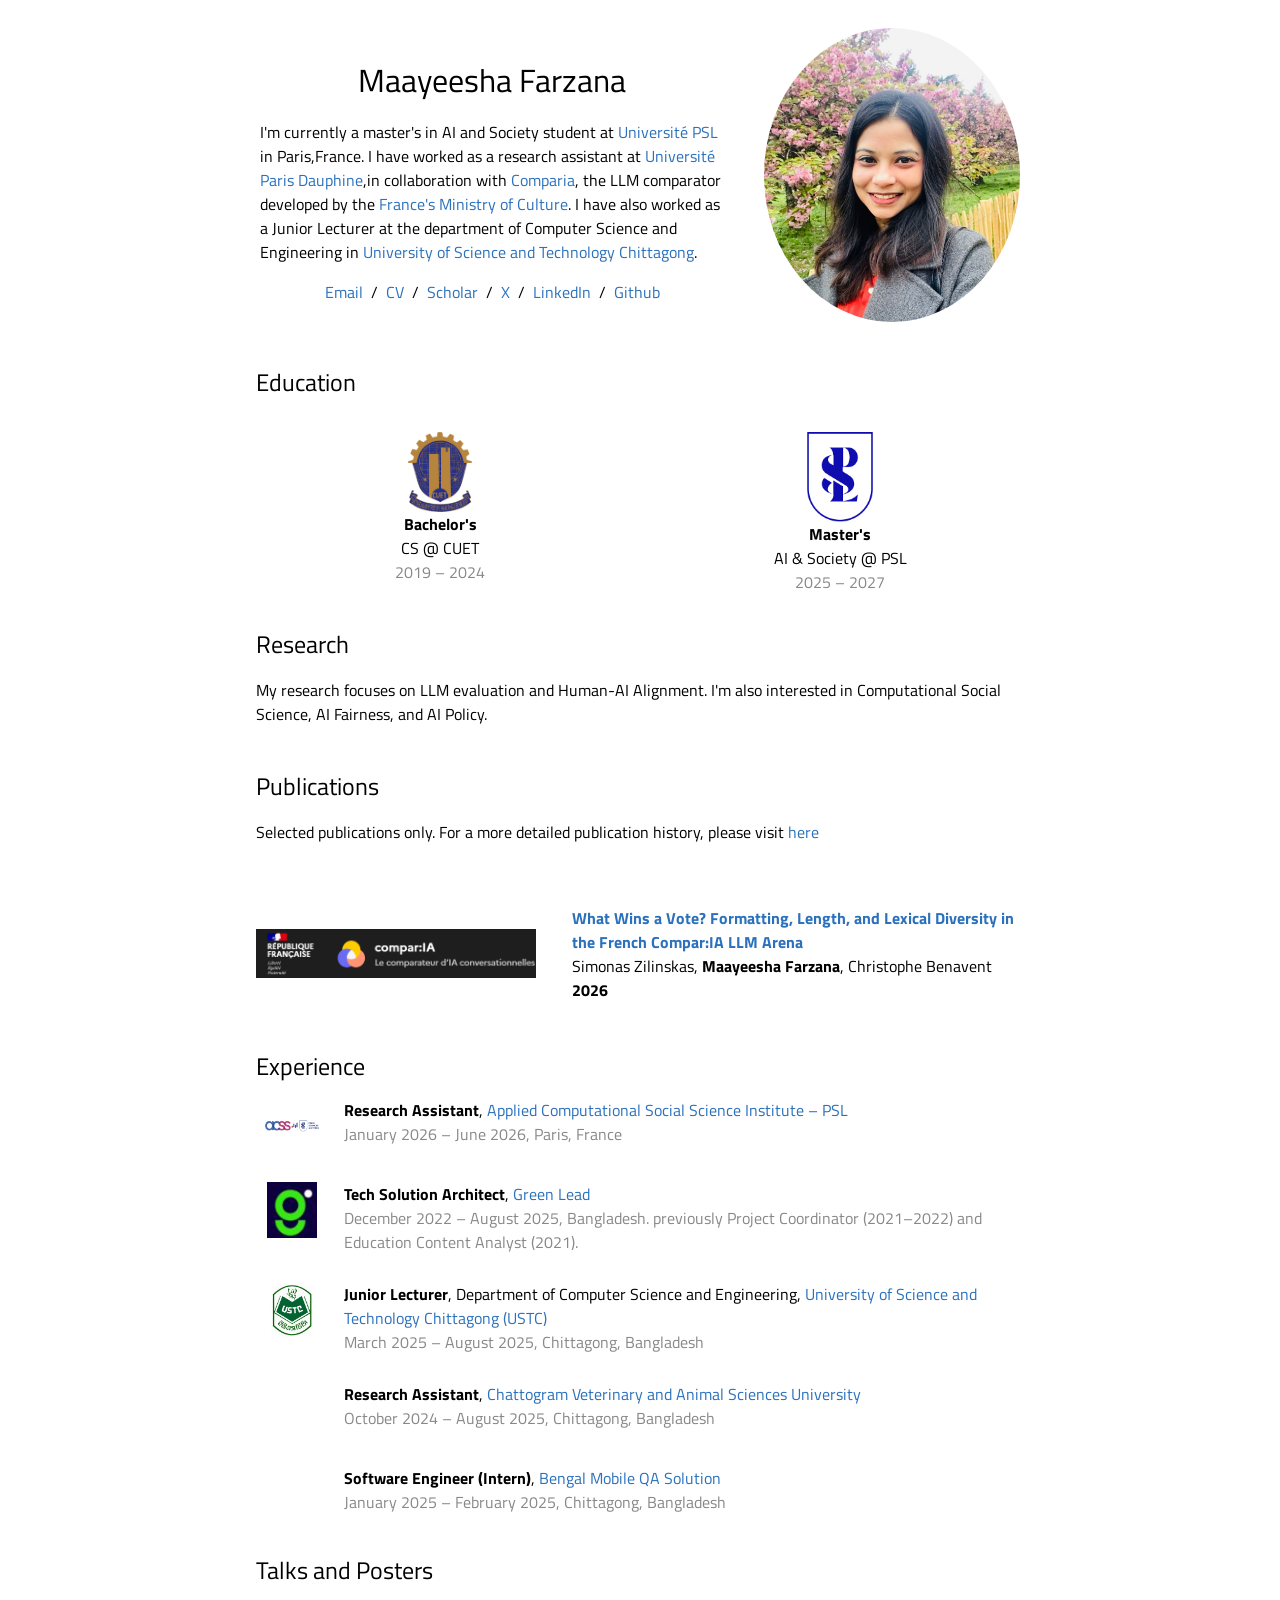
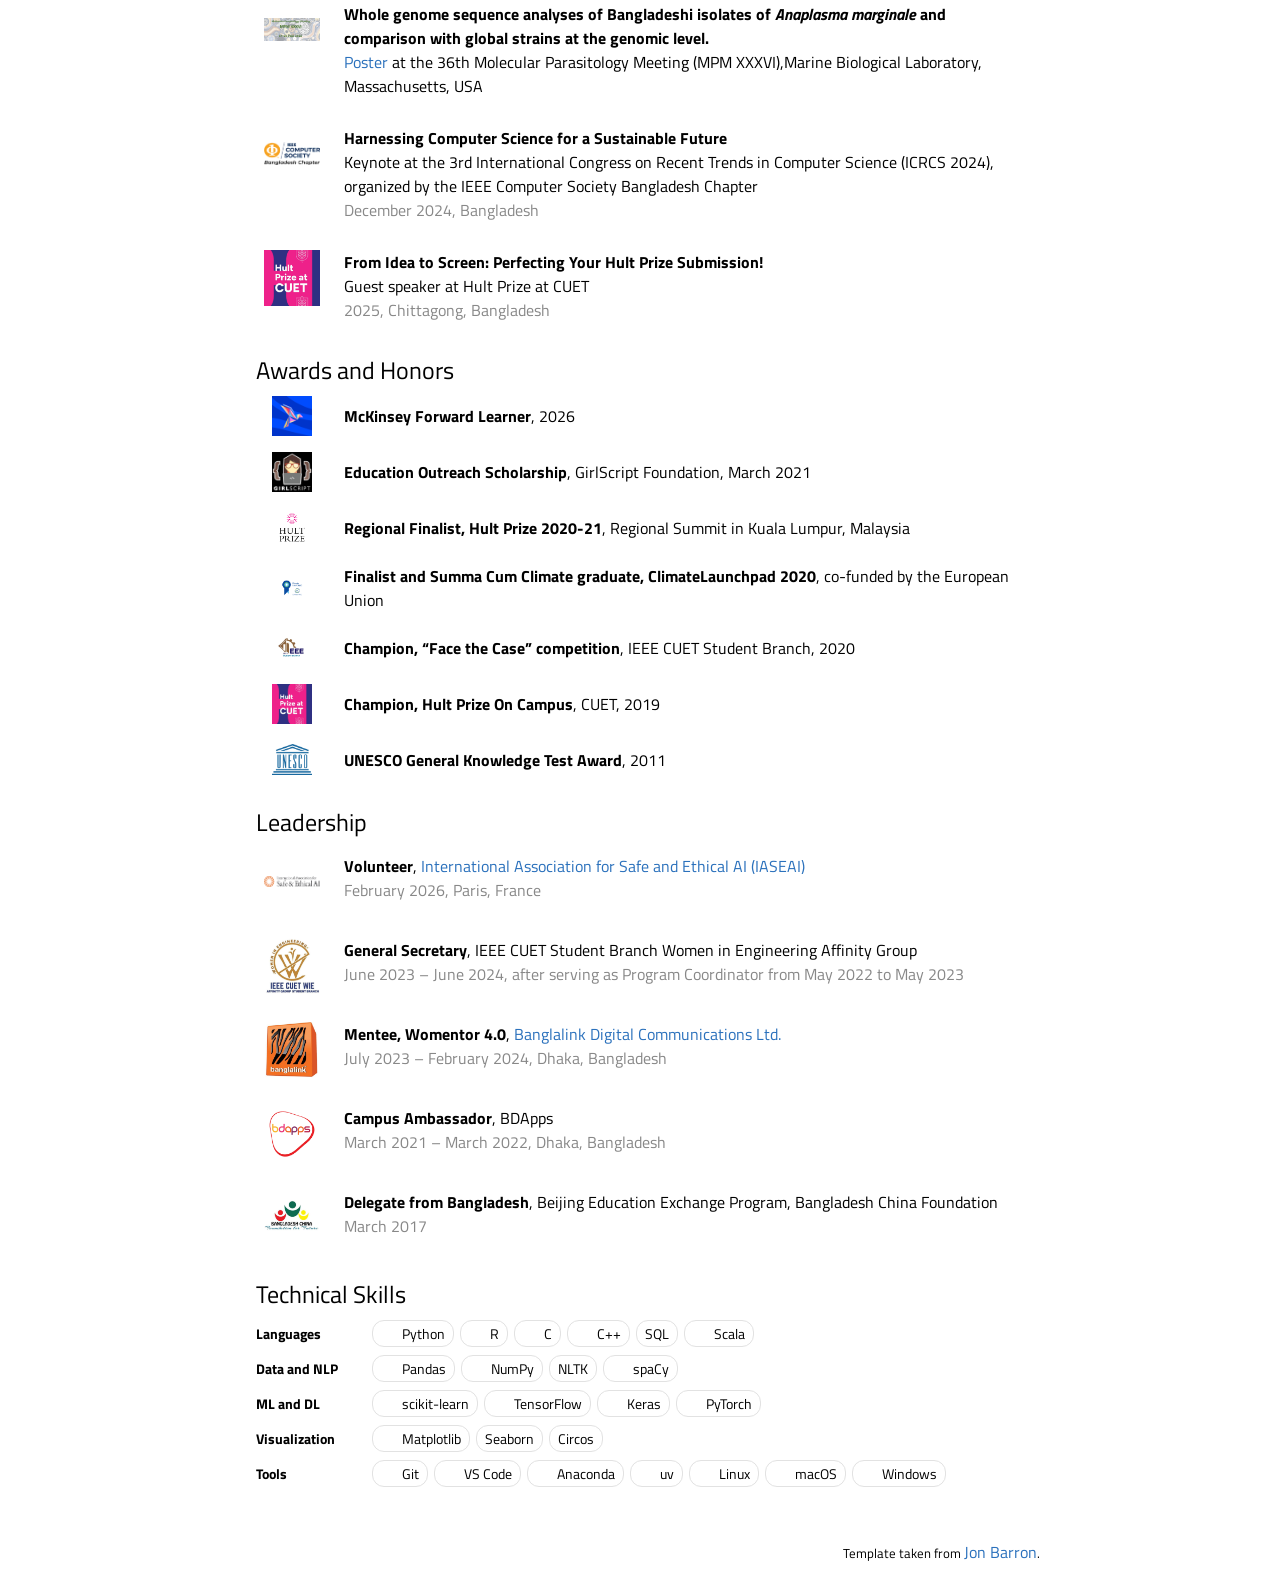
==== commit ec74ee41: "updated with all sections" ====
--- a/index.html
+++ b/index.html
@@ -7,6 +7,18 @@
 <meta name="viewport" content="width=device-width, initial-scale=1">
 <link rel="shortcut icon" href="images/maayeesha.jpeg" type="image/jpeg">
 <link rel="stylesheet" type="text/css" href="stylesheet.css">
+<script type="text/javascript">
+  function logoFallback(img) {
+    var domain = img.getAttribute('data-domain');
+    if (domain && !img.getAttribute('data-tried-favicon')) {
+      img.setAttribute('data-tried-favicon', '1');
+      img.src = 'https://www.google.com/s2/favicons?sz=128&domain=' + domain;
+    } else {
+      img.onerror = null;
+      img.style.visibility = 'hidden';
+    }
+  }
+</script>
 <style>
   body {
     background-color: #ffffff;
@@ -130,6 +142,265 @@
     </tr>
   </tbody></table>
 
+
+  <!-- EXPERIENCE SECTION -->
+  <table class="entry-table"><tbody>
+    <tr>
+      <td colspan="2" style="padding:16px;padding-bottom:0;vertical-align:middle">
+        <h2>Experience</h2>
+      </td>
+    </tr>
+    <tr>
+      <td class="logo-cell">
+        <a href="https://dauphine.psl.eu/"><img class="logo" src="images/dauphine.png" data-domain="https://acss-dig.psl.eu/en" onerror="logoFallback(this)" alt="ACSS  – PSL logo"></a>
+      </td>
+      <td class="entry-cell">
+        <strong>Research Assistant</strong>, <a href="https://acss-dig.psl.eu/en">Applied Computational Social Science Institute – PSL</a><br>
+        <span class="entry-meta">January 2026 – June 2026, Paris, France</span>
+      </td>
+    </tr>
+    <tr>
+      <td class="logo-cell">
+        <a href="https://greenleadglobal.org/"><img class="logo" src="images/greenlead.png" data-domain="https://greenleadglobal.org/" onerror="logoFallback(this)" alt="Green Lead logo"></a>
+      </td>
+      <td class="entry-cell">
+        <strong>Tech Solution Architect</strong>, <a href="https://greenleadglobal.org/">Green Lead</a><br>
+        <span class="entry-meta">December 2022 – August 2025, Bangladesh. previously Project Coordinator (2021–2022) and Education Content Analyst (2021).</span>
+      </td>
+    </tr>
+    <tr>
+      <td class="logo-cell">
+        <a href="https://ustc.ac.bd/"><img class="logo" src="images/ustc.png" data-domain="https://ustc.ac.bd/" onerror="logoFallback(this)" alt="USTC logo"></a>
+      </td>
+      <td class="entry-cell">
+        <strong>Junior Lecturer</strong>, Department of Computer Science and Engineering, <a href="https://ustc.ac.bd/">University of Science and Technology Chittagong (USTC)</a><br>
+        <span class="entry-meta">March 2025 – August 2025, Chittagong, Bangladesh</span>
+      </td>
+    </tr>
+    <tr>
+      <td class="logo-cell">
+        <a href="https://cvasu.ac.bd/"><img class="logo" src="images/cvasu.jpeg" data-domain="https://cvasu.ac.bd/" onerror="logoFallback(this)" alt="CVASU logo"></a>
+      </td>
+      <td class="entry-cell">
+        <strong>Research Assistant</strong>, <a href="https://cvasu.ac.bd/">Chattogram Veterinary and Animal Sciences University</a><br>
+        <span class="entry-meta">October 2024 – August 2025, Chittagong, Bangladesh</span>
+      </td>
+    </tr>
+    <tr>
+      <td class="logo-cell">
+        <a href="https://www.bengalmobileqa.com/"><img class="logo" src="images/bmqas.jpeg" data-domain="bengalmobileqa.com" onerror="logoFallback(this)" alt="Bengal Mobile QA Solution logo"></a>
+      </td>
+      <td class="entry-cell">
+        <strong>Software Engineer (Intern)</strong>, <a href="https://www.bengalmobileqa.com/">Bengal Mobile QA Solution</a><br>
+        <span class="entry-meta">January 2025 – February 2025, Chittagong, Bangladesh</span>
+      </td>
+    </tr>
+  </tbody></table>
+ 
+  <!-- TALKS AND POSTERS SECTION -->
+  <table class="entry-table"><tbody>
+    <tr>
+      <td colspan="2" style="padding:16px;padding-bottom:0;vertical-align:middle">
+        <h2>Talks and Posters</h2>
+      </td>
+    </tr>
+    <tr>
+      <td class="logo-cell">
+        <a href="https://mesamalaria.org/updates/molecular-parasitology-meeting-mpm-xxxvi-2025/"><img class="logo" src="images/mpm.jpg" data-domain="https://mesamalaria.org/updates/molecular-parasitology-meeting-mpm-xxxvi-2025/" onerror="logoFallback(this)" alt=""></a>
+      </td>
+      <td class="entry-cell">
+        <span class="papertitle">Whole genome sequence analyses of Bangladeshi isolates of <em>Anaplasma marginale</em> and comparison with global strains at the genomic level.<br>
+        <a href="data/mpm-poster.pdf" target="_blank">Poster</a></span> at the 36th Molecular Parasitology Meeting (MPM XXXVI),Marine Biological Laboratory</a>, Massachusetts, USA<br>
+      </td>
+    </tr>
+    <tr>
+      <td class="logo-cell">
+        <img class="logo" src="images/ieee-cs.png" data-domain="https://lnkd.in/p/eK6KsKBi" onerror="logoFallback(this)" alt="IEEE Computer Society logo">
+      </td>
+      <td class="entry-cell">
+        <span class="papertitle">Harnessing Computer Science for a Sustainable Future</span><br>
+        Keynote at the 3rd International Congress on Recent Trends in Computer Science (ICRCS 2024), organized by the IEEE Computer Society Bangladesh Chapter<br>
+        <span class="entry-meta">December 2024, Bangladesh</span>
+      </td>
+    </tr>
+    <tr>
+      <td class="logo-cell">
+        <a href="https://www.hultprize.org/"><img class="logo" src="images/hult.jpg" data-domain="hultprize.org" onerror="logoFallback(this)" alt="Hult Prize logo"></a>
+      </td>
+      <td class="entry-cell">
+        <span class="papertitle">From Idea to Screen: Perfecting Your Hult Prize Submission!</span><br>
+        Guest speaker at Hult Prize at CUET<br>
+        <span class="entry-meta">2025, Chittagong, Bangladesh</span>
+      </td>
+    </tr>
+  </tbody></table>
+ 
+  <!-- AWARDS SECTION -->
+  <table class="entry-table compact"><tbody>
+    <tr>
+      <td colspan="2" style="padding:16px;padding-bottom:0;vertical-align:middle">
+        <h2>Awards and Honors</h2>
+      </td>
+    </tr>
+    <tr>
+      <td class="logo-cell">
+        <a href="https://www.credly.com/badges/de0c8779-f940-4bba-a930-91c4af53e1c1/public_url"><img class="logo" src="images/mckinsey.png" data-domain="mckinsey.com" onerror="logoFallback(this)" alt="McKinsey logo"></a>
+      </td>
+      <td class="entry-cell">
+        <strong>McKinsey Forward Learner</strong>, 2026
+      </td>
+    </tr>
+    <tr>
+      <td class="logo-cell">
+        <img class="logo" src="images/girlscript.jpg" data-domain="girlscript.tech" onerror="logoFallback(this)" alt="GirlScript Foundation logo">
+      </td>
+      <td class="entry-cell">
+        <strong>Education Outreach Scholarship</strong>, GirlScript Foundation, March 2021
+      </td>
+    </tr>
+    <tr>
+      <td class="logo-cell">
+        <a href="https://www.hultprize.org/"><img class="logo" src="images/hult-logo.png" data-domain="hultprize.org" onerror="logoFallback(this)" alt="Hult Prize logo"></a>
+      </td>
+      <td class="entry-cell">
+        <strong>Regional Finalist, Hult Prize 2020-21</strong>, Regional Summit in Kuala Lumpur, Malaysia
+      </td>
+    </tr>
+    <tr>
+      <td class="logo-cell">
+        <a href="https://climatelaunchpad.org/"><img class="logo" src="images/launchpad.png" data-domain="climatelaunchpad.org" onerror="logoFallback(this)" alt="ClimateLaunchpad logo"></a>
+      </td>
+      <td class="entry-cell">
+        <strong>Finalist and Summa Cum Climate graduate, ClimateLaunchpad 2020</strong>, co-funded by the European Union
+      </td>
+    </tr>
+    <tr>
+      <td class="logo-cell">
+        <img class="logo" src="images/ieee-cuet.png" data-domain="ieee.org" onerror="logoFallback(this)" alt="IEEE logo">
+      </td>
+      <td class="entry-cell">
+        <strong>Champion, “Face the Case” competition</strong>, IEEE CUET Student Branch, 2020
+      </td>
+    </tr>
+    <tr>
+      <td class="logo-cell">
+        <a href="https://www.hultprize.org/"><img class="logo" src="images/hult.jpg" data-domain="hultprize.org" onerror="logoFallback(this)" alt="Hult Prize logo"></a>
+      </td>
+      <td class="entry-cell">
+        <strong>Champion, Hult Prize On Campus</strong>, CUET, 2019
+      </td>
+    </tr>
+    <tr>
+      <td class="logo-cell">
+        <img class="logo" src="images/unesco.png" data-domain="unesco.org" onerror="logoFallback(this)" alt="UNESCO logo">
+      </td>
+      <td class="entry-cell">
+        <strong>UNESCO General Knowledge Test Award</strong>, 2011
+      </td>
+    </tr>
+  </tbody></table>
+ 
+  <!-- LEADERSHIP AND SERVICE SECTION -->
+  <table class="entry-table"><tbody>
+    <tr>
+      <td colspan="2" style="padding:16px;padding-bottom:0;vertical-align:middle">
+        <h2>Leadership</h2>
+      </td>
+    </tr>
+    <tr>
+      <td class="logo-cell">
+        <a href="https://www.iaseai.org/"><img class="logo" src="images/iaseai.png" data-domain="iaseai.org" onerror="logoFallback(this)" alt="IASEAI logo"></a>
+      </td>
+      <td class="entry-cell">
+        <strong>Volunteer</strong>, <a href="https://www.iaseai.org/">International Association for Safe and Ethical AI (IASEAI)</a><br>
+        <span class="entry-meta">February 2026, Paris, France</span>
+      </td>
+    </tr>
+    <tr>
+      <td class="logo-cell">
+        <img class="logo" src="images/iee-wie.jpg" data-domain="wie.ieee.org" onerror="logoFallback(this)" alt="IEEE Women in Engineering logo">
+      </td>
+      <td class="entry-cell">
+        <strong>General Secretary</strong>, IEEE CUET Student Branch Women in Engineering Affinity Group<br>
+        <span class="entry-meta">June 2023 – June 2024, after serving as Program Coordinator from May 2022 to May 2023</span>
+      </td>
+    </tr>
+    <tr>
+      <td class="logo-cell">
+        <a href="https://www.banglalink.net/"><img class="logo" src="images/banglalink.jpg" data-domain="banglalink.net" onerror="logoFallback(this)" alt="Banglalink logo"></a>
+      </td>
+      <td class="entry-cell">
+        <strong>Mentee, Womentor 4.0</strong>, <a href="https://www.banglalink.net/">Banglalink Digital Communications Ltd.</a><br>
+        <span class="entry-meta">July 2023 – February 2024, Dhaka, Bangladesh</span>
+      </td>
+    </tr>
+    <tr>
+      <td class="logo-cell">
+        <a href="https://www.bdapps.com/"><img class="logo" src="images/bdapps.png" data-domain="bdapps.com" onerror="logoFallback(this)" alt="BDApps logo"></a>
+      </td>
+      <td class="entry-cell">
+        <strong>Campus Ambassador</strong>, BDApps<br>
+        <span class="entry-meta">March 2021 – March 2022, Dhaka, Bangladesh</span>
+      </td>
+    </tr>
+    <tr>
+      <td class="logo-cell">
+        <img class="logo" src="images/bcf.jpg" onerror="logoFallback(this)" alt="Bangladesh China Foundation logo">
+      </td>
+      <td class="entry-cell">
+        <strong>Delegate from Bangladesh</strong>, Beijing Education Exchange Program, Bangladesh China Foundation<br>
+        <span class="entry-meta">March 2017</span>
+      </td>
+    </tr>
+  </tbody></table>
+ 
+    <table style="width:100%;border:0px;border-spacing:0px;border-collapse:separate;margin-right:auto;margin-left:auto;"><tbody>
+    <tr>
+      <td style="padding:16px;width:100%;vertical-align:middle">
+        <h2>Technical Skills</h2>
+        <div class="skill-row">
+          <span class="skill-label">Languages</span>
+          <span class="skill"><img src="https://cdn.jsdelivr.net/npm/devicon@2.17.0/icons/python/python-original.svg" width="16" height="16" alt="">Python</span>
+          <span class="skill"><img src="https://cdn.jsdelivr.net/npm/devicon@2.17.0/icons/r/r-original.svg" width="16" height="16" alt="">R</span>
+          <span class="skill"><img src="https://cdn.jsdelivr.net/npm/devicon@2.17.0/icons/c/c-original.svg" width="16" height="16" alt="">C</span>
+          <span class="skill"><img src="https://cdn.jsdelivr.net/npm/devicon@2.17.0/icons/cplusplus/cplusplus-original.svg" width="16" height="16" alt="">C++</span>
+          <span class="skill">SQL</span>
+          <span class="skill"><img src="https://cdn.jsdelivr.net/npm/devicon@2.17.0/icons/scala/scala-original.svg" width="16" height="16" alt="">Scala</span>
+        </div>
+        <div class="skill-row">
+          <span class="skill-label">Data and NLP</span>
+          <span class="skill"><img src="https://cdn.jsdelivr.net/npm/devicon@2.17.0/icons/pandas/pandas-original.svg" width="16" height="16" alt="">Pandas</span>
+          <span class="skill"><img src="https://cdn.jsdelivr.net/npm/devicon@2.17.0/icons/numpy/numpy-original.svg" width="16" height="16" alt="">NumPy</span>
+          <span class="skill">NLTK</span>
+          <span class="skill"><img src="https://cdn.jsdelivr.net/npm/simple-icons@16.35.0/icons/spacy.svg" width="16" height="16" alt="">spaCy</span>
+        </div>
+        <div class="skill-row">
+          <span class="skill-label">ML and DL</span>
+          <span class="skill"><img src="https://cdn.jsdelivr.net/npm/devicon@2.17.0/icons/scikitlearn/scikitlearn-original.svg" width="16" height="16" alt="">scikit-learn</span>
+          <span class="skill"><img src="https://cdn.jsdelivr.net/npm/devicon@2.17.0/icons/tensorflow/tensorflow-original.svg" width="16" height="16" alt="">TensorFlow</span>
+          <span class="skill"><img src="https://cdn.jsdelivr.net/npm/devicon@2.17.0/icons/keras/keras-original.svg" width="16" height="16" alt="">Keras</span>
+          <span class="skill"><img src="https://cdn.jsdelivr.net/npm/devicon@2.17.0/icons/pytorch/pytorch-original.svg" width="16" height="16" alt="">PyTorch</span>
+        </div>
+        <div class="skill-row">
+          <span class="skill-label">Visualization</span>
+          <span class="skill"><img src="https://cdn.jsdelivr.net/npm/devicon@2.17.0/icons/matplotlib/matplotlib-original.svg" width="16" height="16" alt="">Matplotlib</span>
+          <span class="skill">Seaborn</span>
+          <span class="skill">Circos</span>
+        </div>
+        <div class="skill-row">
+          <span class="skill-label">Tools</span>
+          <span class="skill"><img src="https://cdn.jsdelivr.net/npm/devicon@2.17.0/icons/git/git-original.svg" width="16" height="16" alt="">Git</span>
+          <span class="skill"><img src="https://cdn.jsdelivr.net/npm/devicon@2.17.0/icons/vscode/vscode-original.svg" width="16" height="16" alt="">VS Code</span>
+          <span class="skill"><img src="https://cdn.jsdelivr.net/npm/devicon@2.17.0/icons/anaconda/anaconda-original.svg" width="16" height="16" alt="">Anaconda</span>
+          <span class="skill"><img src="https://cdn.jsdelivr.net/npm/simple-icons@16.35.0/icons/uv.svg" width="16" height="16" alt="">uv</span>
+          <span class="skill"><img src="https://cdn.jsdelivr.net/npm/devicon@2.17.0/icons/linux/linux-original.svg" width="16" height="16" alt="">Linux</span>
+          <span class="skill"><img src="https://cdn.jsdelivr.net/npm/devicon@2.17.0/icons/apple/apple-original.svg" width="16" height="16" alt="">macOS</span>
+          <span class="skill"><img src="https://cdn.jsdelivr.net/npm/devicon@2.17.0/icons/windows11/windows11-original.svg" width="16" height="16" alt="">Windows</span>
+        </div>
+      </td>
+    </tr>
+  </tbody></table>
+
   <!-- FOOTER -->
   <table style="width:100%;border:0px;border-spacing:0px;border-collapse:separate;margin-right:auto;margin-left:auto;"><tbody>
     <tr>
@@ -142,311 +413,6 @@
     </tr>
   </tbody></table>
 
-  <!-- EXPERIENCE SECTION -->
-  <table class="entry-table"><tbody>
-    <tr>
-      <td colspan="2" style="padding:16px;padding-bottom:0;vertical-align:middle">
-        <h2>Experience</h2>
-      </td>
-    </tr>
-    <tr>
-      <td class="logo-cell">
-        <a href="https://dauphine.psl.eu/"><img class="logo" src="images/logos/dauphine.png" data-domain="dauphine.psl.eu" onerror="logoFallback(this)" alt="Université Paris Dauphine – PSL logo"></a>
-      </td>
-      <td class="entry-cell">
-        <strong>Research Assistant</strong>, <a href="https://dauphine.psl.eu/">Université Paris Dauphine – PSL</a><br>
-        <span class="entry-meta">January 2026 – June 2026, Paris, France</span>
-        <p>I analyzed the readability of LLM responses and how it shapes user preferences, in collaboration with the ACSS-PSL institute and <a href="https://comparia.beta.gouv.fr/">Compar:IA</a>, the conversational AI comparator developed by the French Ministry of Culture.</p>
-      </td>
-    </tr>
-    <tr>
-      <td class="logo-cell">
-        <a href="https://greenleadglobal.org/"><img class="logo" src="images/logos/greenlead.png" data-domain="greenleadglobal.org" onerror="logoFallback(this)" alt="Green Lead logo"></a>
-      </td>
-      <td class="entry-cell">
-        <strong>Governing Body Member</strong>, <a href="https://greenleadglobal.org/">Green Lead</a><br>
-        <span class="entry-meta">November 2021 – Present, Bangladesh. Governing Body Member since 2025, previously Project Coordinator (2021–2025) and Education Content Analyst (2021).</span>
-        <p>I led Taap-AI, an AI safety project that assesses the environmental impact of AI data centers, and co-led the Women for Climate initiative and the <a href="https://greenleadglobal.org/unplastic/">Unplastic Bangladesh</a> campaign, run with Sonali Bioplastics and the Embassy of the Netherlands, through which I taught more than 180 high school students about climate change and climate tech. I started out on the content team of <a href="https://solve.mit.edu/solutions/66124">ClimatED</a>, Green Lead’s climate education program for Gen-Z.</p>
-      </td>
-    </tr>
-    <tr>
-      <td class="logo-cell">
-        <a href="https://ustc.ac.bd/"><img class="logo" src="images/logos/ustc.png" data-domain="ustc.ac.bd" onerror="logoFallback(this)" alt="USTC logo"></a>
-      </td>
-      <td class="entry-cell">
-        <strong>Junior Lecturer</strong>, Department of Computer Science and Engineering, <a href="https://ustc.ac.bd/">University of Science and Technology Chittagong (USTC)</a><br>
-        <span class="entry-meta">March 2025 – August 2025, Chittagong, Bangladesh</span>
-        <p>I taught Discrete Mathematics, the Operating Systems Lab, and Data Communication to undergraduates, and I designed and delivered the Communication Engineering course for final-year students, from the syllabus and lecture plan through to the assessments. I also mentored students on their technical and academic development.</p>
-      </td>
-    </tr>
-    <tr>
-      <td class="logo-cell">
-        <a href="https://cvasu.ac.bd/"><img class="logo" src="images/logos/cvasu.png" data-domain="cvasu.ac.bd" onerror="logoFallback(this)" alt="CVASU logo"></a>
-      </td>
-      <td class="entry-cell">
-        <strong>Research Assistant</strong>, <a href="https://cvasu.ac.bd/">Chattogram Veterinary and Animal Sciences University</a><br>
-        <span class="entry-meta">October 2024 – August 2025, Chittagong, Bangladesh</span>
-        <p>I developed the analysis pipeline for whole-genome sequence analyses of Bangladeshi isolates of <em>Anaplasma marginale</em> and their comparison with global strains, and I identified key genomic variations using Bowtie, BCFtools, Roary, and R. I also led basic Linux training sessions for lab members.</p>
-      </td>
-    </tr>
-    <tr>
-      <td class="logo-cell">
-        <a href="https://www.bengalmobileqa.com/"><img class="logo" src="images/logos/bengalmobileqa.png" data-domain="bengalmobileqa.com" onerror="logoFallback(this)" alt="Bengal Mobile QA Solution logo"></a>
-      </td>
-      <td class="entry-cell">
-        <strong>Software Engineer (Intern)</strong>, <a href="https://www.bengalmobileqa.com/">Bengal Mobile QA Solution</a><br>
-        <span class="entry-meta">January 2025 – February 2025, Chittagong, Bangladesh</span>
-        <p>I developed the backend of a hospital management application using NestJS and MongoDB.</p>
-      </td>
-    </tr>
-  </tbody></table>
- 
-  <!-- TALKS AND POSTERS SECTION -->
-  <table class="entry-table"><tbody>
-    <tr>
-      <td colspan="2" style="padding:16px;padding-bottom:0;vertical-align:middle">
-        <h2>Talks and Posters</h2>
-      </td>
-    </tr>
-    <tr>
-      <td class="logo-cell">
-        <a href="https://www.mbl.edu/"><img class="logo" src="images/logos/mbl.png" data-domain="mbl.edu" onerror="logoFallback(this)" alt="Marine Biological Laboratory logo"></a>
-      </td>
-      <td class="entry-cell">
-        <span class="papertitle">Whole genome sequence analyses of Bangladeshi isolates of <em>Anaplasma marginale</em> and comparison with global strains at the genomic level</span><br>
-        Poster at the 36th Molecular Parasitology Meeting (MPM XXXVI), <a href="https://www.mbl.edu/">Marine Biological Laboratory</a>, Massachusetts, USA<br>
-        <span class="entry-meta">September 2025, third author</span>
-      </td>
-    </tr>
-    <tr>
-      <td class="logo-cell">
-        <img class="logo" src="images/logos/ieee-cs.png" data-domain="computer.org" onerror="logoFallback(this)" alt="IEEE Computer Society logo">
-      </td>
-      <td class="entry-cell">
-        <span class="papertitle">Harnessing Computer Science for a Sustainable Future</span><br>
-        Keynote at the 3rd International Congress on Recent Trends in Computer Science (ICRCS 2024), organized by the IEEE Computer Society Bangladesh Chapter<br>
-        <span class="entry-meta">December 2024, Bangladesh</span>
-      </td>
-    </tr>
-    <tr>
-      <td class="logo-cell">
-        <a href="https://www.hultprize.org/"><img class="logo" src="images/logos/hultprize.png" data-domain="hultprize.org" onerror="logoFallback(this)" alt="Hult Prize logo"></a>
-      </td>
-      <td class="entry-cell">
-        <span class="papertitle">From Idea to Screen: Perfecting Your Hult Prize Submission!</span><br>
-        Guest speaker at Hult Prize at CUET<br>
-        <span class="entry-meta">2025, Chittagong, Bangladesh</span>
-      </td>
-    </tr>
-  </tbody></table>
- 
-  <!-- PROJECTS SECTION -->
-  <table class="entry-table"><tbody>
-    <tr>
-      <td colspan="2" style="padding:16px;padding-bottom:0;vertical-align:middle">
-        <h2>Projects</h2>
-      </td>
-    </tr>
-    <tr>
-      <td class="logo-cell">
-        <a href="https://comparia.beta.gouv.fr/"><img class="logo" src="images/logos/comparia.png" data-domain="comparia.beta.gouv.fr" onerror="logoFallback(this)" alt="Compar:IA logo"></a>
-      </td>
-      <td class="entry-cell">
-        <span class="papertitle">Analyzing user preferences for LLM responses</span><br>
-        <span class="entry-meta">2026, Python</span>
-        <p>This project examines how readability and stylistic features influence which LLM responses users prefer, using a Bradley–Terry model to predict the outcomes of pairwise comparisons.</p>
-      </td>
-    </tr>
-    <tr>
-      <td class="logo-cell">
-        <img class="logo" src="images/logos/x.png" data-domain="x.com" onerror="logoFallback(this)" alt="X logo">
-      </td>
-      <td class="entry-cell">
-        <span class="papertitle">Sentiment analysis of industry attitudes towards AI</span><br>
-        <span class="entry-meta">2026, Python</span>
-        <p>I analyzed posts on X (formerly Twitter) from five industries and used statistical modeling to study how exposure to AI relates to negative sentiment.</p>
-      </td>
-    </tr>
-    <tr>
-      <td class="logo-cell">
-        <a href="https://cuet.ac.bd"><img class="logo" src="images/cuet.png" data-domain="cuet.ac.bd" onerror="logoFallback(this)" alt="CUET logo"></a>
-      </td>
-      <td class="entry-cell">
-        <span class="papertitle">Multiclass Bengali audio hate speech classification</span><br>
-        <span class="entry-meta">2024, Python, undergraduate thesis at CUET</span>
-        <p>For my thesis, “Multiclass Bengali Audio Hate Speech Classification using Machine Learning &amp; Deep Learning Algorithms”, I collected Bengali audio data, built a machine learning pipeline that classifies it into multiple hate speech categories, and used SHAP to explain the model’s predictions.</p>
-      </td>
-    </tr>
-    <tr>
-      <td class="logo-cell">
-        <a href="https://www.hultprize.org/"><img class="logo" src="images/logos/hultprize.png" data-domain="hultprize.org" onerror="logoFallback(this)" alt="Hult Prize logo"></a>
-      </td>
-      <td class="entry-cell">
-        <span class="papertitle">Aquaponics rooftop farming model</span><br>
-        <span class="entry-meta">2019, associated with Hult Prize 2020</span>
-        <p>I ran a pilot aquaponics project that successfully grew Bangladeshi chillies over three months.</p>
-      </td>
-    </tr>
-  </tbody></table>
- 
-  <!-- AWARDS SECTION -->
-  <table class="entry-table compact"><tbody>
-    <tr>
-      <td colspan="2" style="padding:16px;padding-bottom:0;vertical-align:middle">
-        <h2>Awards and Honors</h2>
-      </td>
-    </tr>
-    <tr>
-      <td class="logo-cell">
-        <a href="https://www.mckinsey.com/forward"><img class="logo" src="images/logos/mckinsey.png" data-domain="mckinsey.com" onerror="logoFallback(this)" alt="McKinsey logo"></a>
-      </td>
-      <td class="entry-cell">
-        <strong>McKinsey Forward Learner</strong>, 2026
-      </td>
-    </tr>
-    <tr>
-      <td class="logo-cell">
-        <img class="logo" src="images/logos/google.png" data-domain="google.com" onerror="logoFallback(this)" alt="Google logo">
-      </td>
-      <td class="entry-cell">
-        <strong>Ranked 4,338th, Code Jam to I/O for Women</strong>, Google, April 2021
-      </td>
-    </tr>
-    <tr>
-      <td class="logo-cell">
-        <img class="logo" src="images/logos/girlscript.png" data-domain="girlscript.tech" onerror="logoFallback(this)" alt="GirlScript Foundation logo">
-      </td>
-      <td class="entry-cell">
-        <strong>Education Outreach Scholarship</strong>, GirlScript Foundation, March 2021
-      </td>
-    </tr>
-    <tr>
-      <td class="logo-cell">
-        <a href="https://www.hultprize.org/"><img class="logo" src="images/logos/hultprize.png" data-domain="hultprize.org" onerror="logoFallback(this)" alt="Hult Prize logo"></a>
-      </td>
-      <td class="entry-cell">
-        <strong>Regional Finalist, Hult Prize 2020–21</strong>, Regional Summit in Kuala Lumpur, Malaysia
-      </td>
-    </tr>
-    <tr>
-      <td class="logo-cell">
-        <a href="https://climatelaunchpad.org/"><img class="logo" src="images/logos/climatelaunchpad.png" data-domain="climatelaunchpad.org" onerror="logoFallback(this)" alt="ClimateLaunchpad logo"></a>
-      </td>
-      <td class="entry-cell">
-        <strong>Finalist and Summa Cum Climate graduate, ClimateLaunchpad 2020</strong>, co-funded by the European Union
-      </td>
-    </tr>
-    <tr>
-      <td class="logo-cell">
-        <img class="logo" src="images/logos/ieee.png" data-domain="ieee.org" onerror="logoFallback(this)" alt="IEEE logo">
-      </td>
-      <td class="entry-cell">
-        <strong>Champion, “Face the Case” competition</strong>, IEEE CUET Student Branch, 2020
-      </td>
-    </tr>
-    <tr>
-      <td class="logo-cell">
-        <a href="https://www.hultprize.org/"><img class="logo" src="images/logos/hultprize.png" data-domain="hultprize.org" onerror="logoFallback(this)" alt="Hult Prize logo"></a>
-      </td>
-      <td class="entry-cell">
-        <strong>Champion, Hult Prize On Campus</strong>, CUET, 2019
-      </td>
-    </tr>
-    <tr>
-      <td class="logo-cell">
-        <img class="logo" src="images/logos/unesco.png" data-domain="unesco.org" onerror="logoFallback(this)" alt="UNESCO logo">
-      </td>
-      <td class="entry-cell">
-        <strong>UNESCO General Knowledge Test Award</strong>, 2011
-      </td>
-    </tr>
-  </tbody></table>
- 
-  <!-- LEADERSHIP AND SERVICE SECTION -->
-  <table class="entry-table"><tbody>
-    <tr>
-      <td colspan="2" style="padding:16px;padding-bottom:0;vertical-align:middle">
-        <h2>Leadership and Service</h2>
-      </td>
-    </tr>
-    <tr>
-      <td class="logo-cell">
-        <a href="https://www.iaseai.org/"><img class="logo" src="images/logos/iaseai.png" data-domain="iaseai.org" onerror="logoFallback(this)" alt="IASEAI logo"></a>
-      </td>
-      <td class="entry-cell">
-        <strong>Volunteer</strong>, <a href="https://www.iaseai.org/">International Association for Safe and Ethical AI (IASEAI)</a><br>
-        <span class="entry-meta">February 2026, Paris, France</span>
-        <p>I volunteered for the session on “Epistemological challenges of AI” at the IASEAI Conference 2026, held at UNESCO Headquarters in Paris.</p>
-      </td>
-    </tr>
-    <tr>
-      <td class="logo-cell">
-        <img class="logo" src="images/logos/ieee-wie.png" data-domain="wie.ieee.org" onerror="logoFallback(this)" alt="IEEE Women in Engineering logo">
-      </td>
-      <td class="entry-cell">
-        <strong>General Secretary</strong>, IEEE CUET Student Branch Women in Engineering Affinity Group<br>
-        <span class="entry-meta">June 2023 – June 2024, after serving as Program Coordinator from May 2022 to May 2023</span>
-        <p>I planned technical competitions and seminars, managed sponsors and media, and organized national events.</p>
-      </td>
-    </tr>
-    <tr>
-      <td class="logo-cell">
-        <a href="https://www.banglalink.net/"><img class="logo" src="images/logos/banglalink.png" data-domain="banglalink.net" onerror="logoFallback(this)" alt="Banglalink logo"></a>
-      </td>
-      <td class="entry-cell">
-        <strong>Mentee, Womentor 4.0</strong>, <a href="https://www.banglalink.net/">Banglalink Digital Communications Ltd.</a><br>
-        <span class="entry-meta">July 2023 – February 2024, Dhaka, Bangladesh</span>
-        <p>I was selected as one of the top 10 mentees of the Banglalink Womentor 4.0 program.</p>
-      </td>
-    </tr>
-    <tr>
-      <td class="logo-cell">
-        <img class="logo" src="images/logos/bdapps.png" data-domain="bdapps.com" onerror="logoFallback(this)" alt="BDApps logo">
-      </td>
-      <td class="entry-cell">
-        <strong>Campus Ambassador</strong>, BDApps<br>
-        <span class="entry-meta">March 2021 – March 2022, Dhaka, Bangladesh</span>
-        <p>I generated revenue for the platform and built a service app with BDApps’ Lite App that gained more than 80 users.</p>
-      </td>
-    </tr>
-    <tr>
-      <td class="logo-cell">
-        <img class="logo" src="images/logos/bcf.png" onerror="logoFallback(this)" alt="Bangladesh China Foundation logo">
-      </td>
-      <td class="entry-cell">
-        <strong>Delegate from Bangladesh</strong>, Beijing Education Exchange Program, Bangladesh China Foundation<br>
-        <span class="entry-meta">March 2017</span>
-        <p>I represented Bangladesh in a 15-day program that introduced delegates to the Chinese education system and culture.</p>
-      </td>
-    </tr>
-  </tbody></table>
- 
-  <!-- SKILLS SECTION -->
-  <table style="width:100%;border:0px;border-spacing:0px;border-collapse:separate;margin-right:auto;margin-left:auto;"><tbody>
-    <tr>
-      <td style="padding:16px;width:100%;vertical-align:middle">
-        <h2>Technical Skills</h2>
-        <p><strong>Programming and data analysis:</strong> Python, R, C/C++, SQL, and Scala.</p>
-        <p><strong>Data processing and NLP:</strong> Pandas, NumPy, NLTK, and spaCy.</p>
-        <p><strong>Machine learning and deep learning:</strong> scikit-learn, TensorFlow, Keras, and PyTorch.</p>
-        <p><strong>Data visualization:</strong> Matplotlib, Seaborn, and Circos.</p>
-        <p><strong>Tools and environments:</strong> Git, VS Code, Anaconda, uv, Linux, macOS, and Windows.</p>
-      </td>
-    </tr>
-  </tbody></table>
- 
-  <!-- FOOTER -->
-  <table style="width:100%;border:0px;border-spacing:0px;border-collapse:separate;margin-right:auto;margin-left:auto;"><tbody>
-    <tr>
-      <td style="padding:0px">
-        <br>
-        <p style="text-align:right;font-size:small;">
-          Template taken from <a href="https://github.com/jonbarron/jonbarron_website">Jon Barron</a>.
-        </p>
-      </td>
-    </tr>
-  </tbody></table>
- 
 </td>
 </tr>
 </table>
--- a/stylesheet.css
+++ b/stylesheet.css
@@ -78,4 +78,95 @@
     padding: 20px;
     display: inline-block;
     border-radius: 10px;
+}
+
+/* Logo + text rows used in Experience, Talks, Projects, Awards, Service */
+.entry-table {
+  width: 100%;
+  border: 0px;
+  border-spacing: 0px;
+  border-collapse: separate;
+  margin-right: auto;
+  margin-left: auto;
+}
+
+.logo-cell {
+  padding: 14px 8px 14px 16px;
+  width: 72px;
+  text-align: center;
+  vertical-align: top;
+}
+
+.logo {
+  width: 56px;
+  height: 56px;
+  object-fit: contain;
+  display: block;
+  margin: 0 auto;
+}
+
+.entry-cell {
+  padding: 14px 16px 14px 8px;
+  vertical-align: top;
+}
+
+.entry-cell p {
+  margin: 6px 0 0 0;
+}
+
+.entry-meta {
+  color: #888;
+}
+
+/* Tighter rows with smaller logos for one-line entries (awards) */
+.compact .logo-cell,
+.compact .entry-cell {
+  padding-top: 8px;
+  padding-bottom: 8px;
+  vertical-align: middle;
+}
+
+.compact .logo {
+  width: 40px;
+  height: 40px;
+}
+
+/* Compact skill chips */
+.skill-row {
+  display: flex;
+  flex-wrap: wrap;
+  align-items: center;
+  gap: 6px;
+  margin-top: 8px;
+}
+
+.skill-label {
+  width: 110px;
+  font-weight: 700;
+  font-size: 0.875rem;
+}
+
+.skill {
+  display: inline-flex;
+  align-items: center;
+  gap: 5px;
+  padding: 2px 8px;
+  border: 1px solid #e2e2e2;
+  border-radius: 12px;
+  font-size: 0.875rem;
+  line-height: 1.5;
+  white-space: nowrap;
+}
+
+.skill img {
+  width: 16px;
+  height: 16px;
+  object-fit: contain;
+}
+
+/* On phones, put each category label on its own line above its chips */
+@media (max-width: 600px) {
+  .skill-label {
+    width: 100%;
+  }
 }
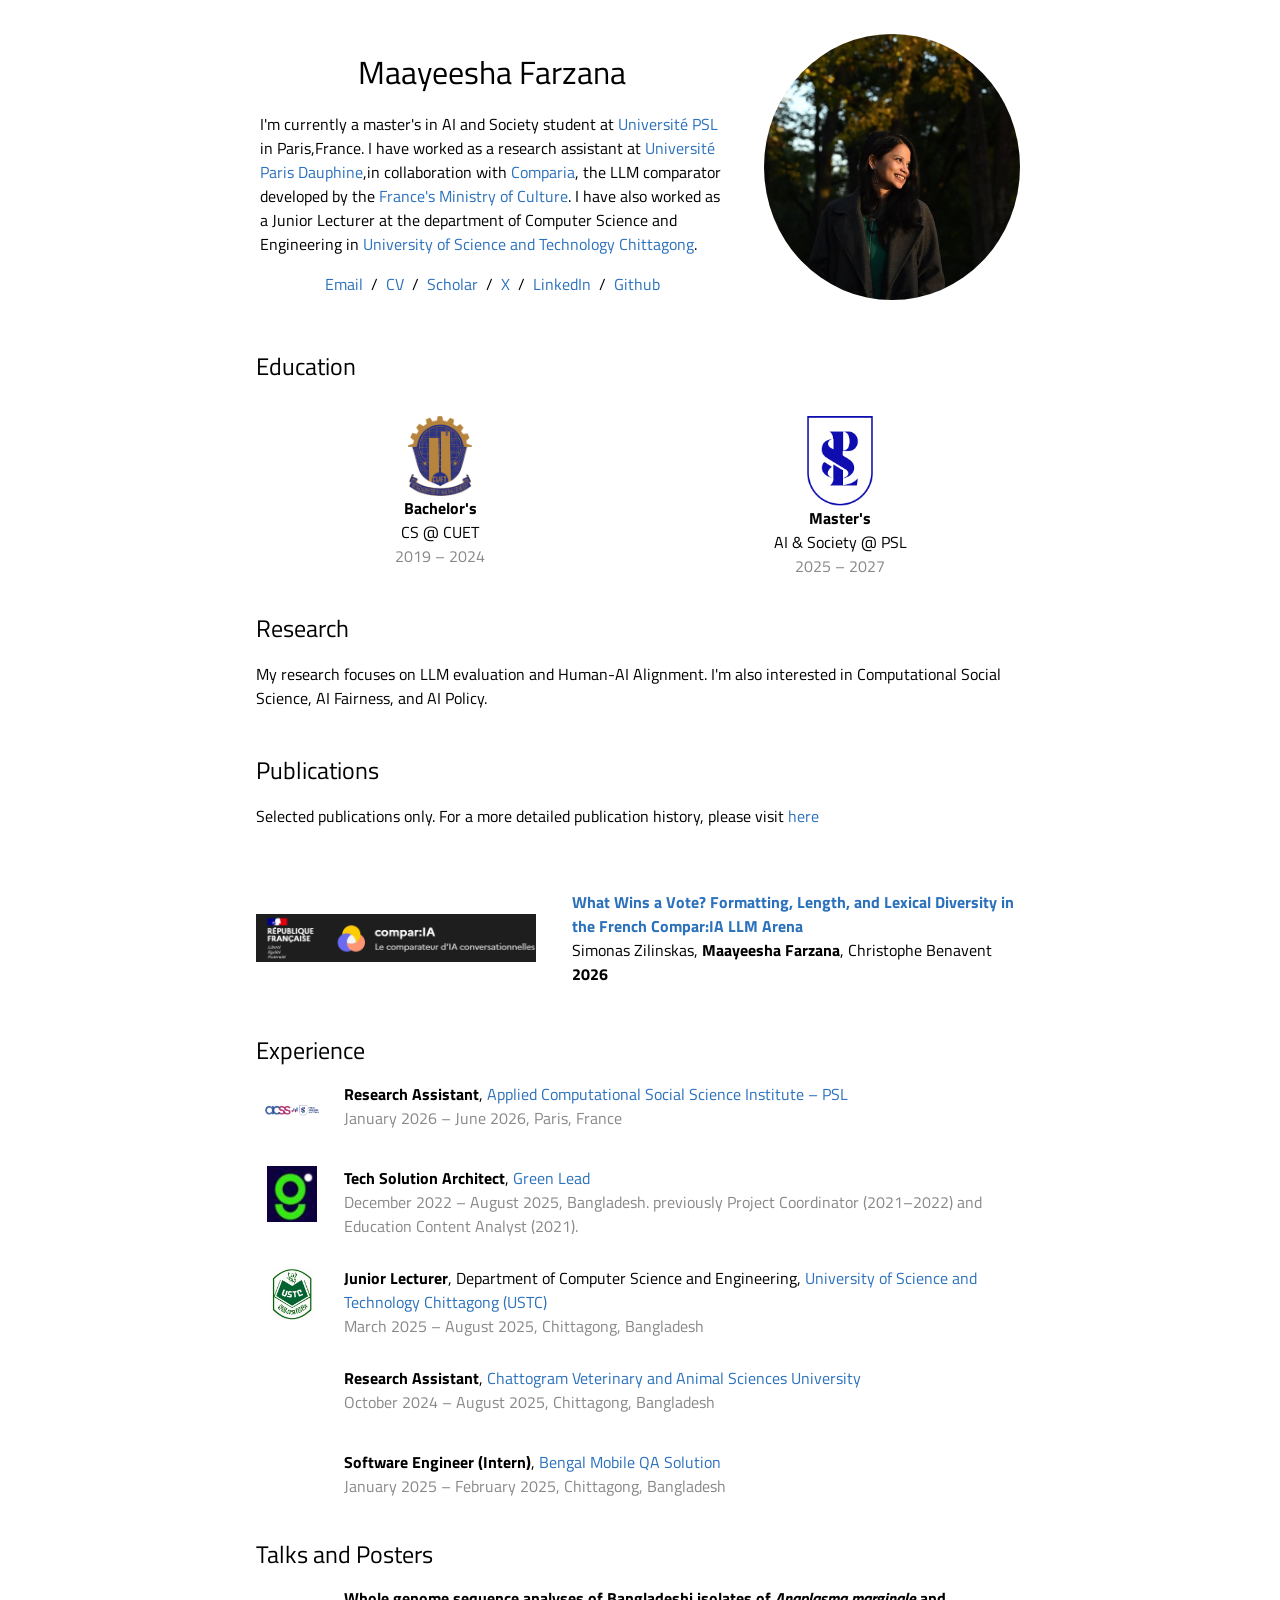
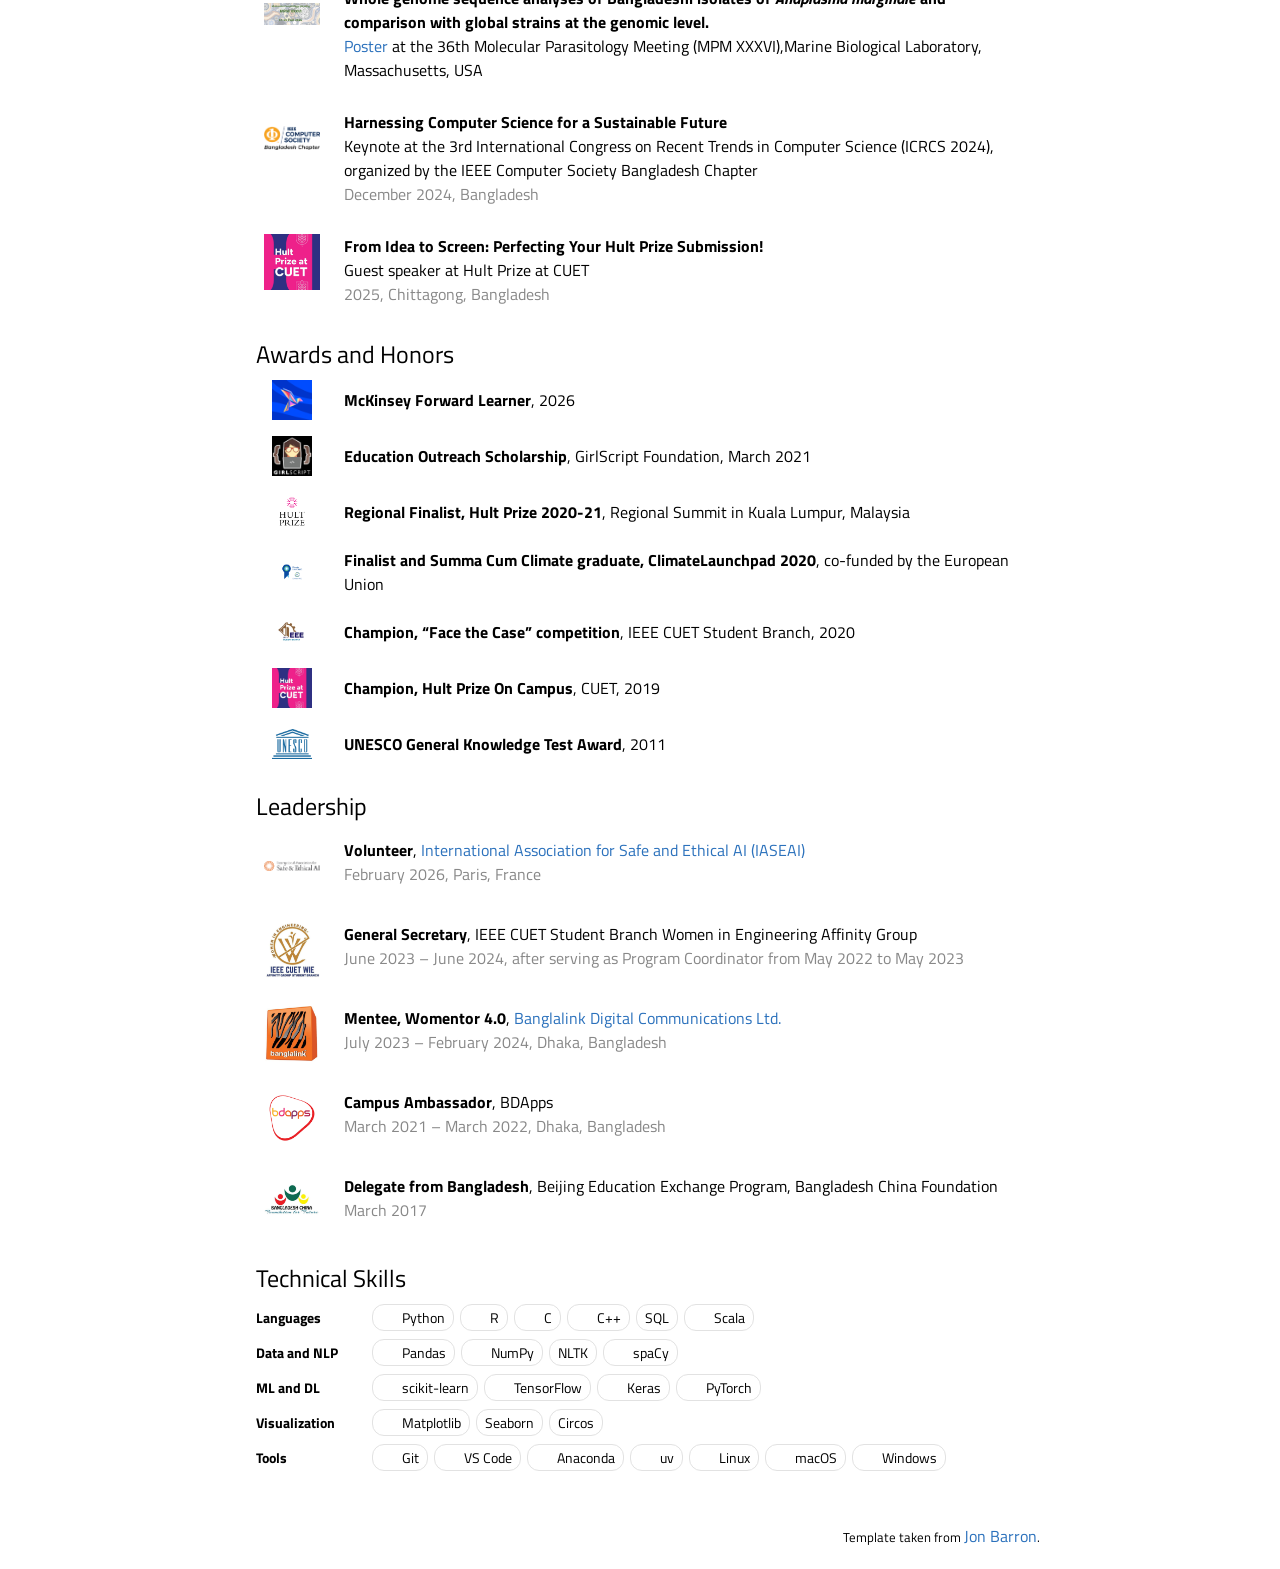
==== commit e605aaee: "picture updated" ====
--- a/index.html
+++ b/index.html
@@ -5,7 +5,7 @@
 <title>Maayeesha Farzana</title>
 <meta name="author" content="Maayeesha Farzana">
 <meta name="viewport" content="width=device-width, initial-scale=1">
-<link rel="shortcut icon" href="images/maayeesha.jpeg" type="image/jpeg">
+<link rel="shortcut icon" href="images/maayeesha.png" type="image/jpeg">
 <link rel="stylesheet" type="text/css" href="stylesheet.css">
 <script type="text/javascript">
   function logoFallback(img) {
@@ -48,7 +48,7 @@
         </p>
       </td>
       <td style="padding:2.5%;width:37%;max-width:37%">
-        <a href="images/maayeesha.jpeg"><img style="width:100%;max-width:100%;object-fit:cover;border-radius:50%;" alt="profile photo" src="images/maayeesha.jpeg" class="hoverZoomLink"></a>
+        <a href="images/maayeesha.png"><img style="width:100%;max-width:100%;object-fit:cover;border-radius:50%;" alt="profile photo" src="images/maayeesha.png" class="hoverZoomLink"></a>
       </td>
     </tr>
   </tbody></table>
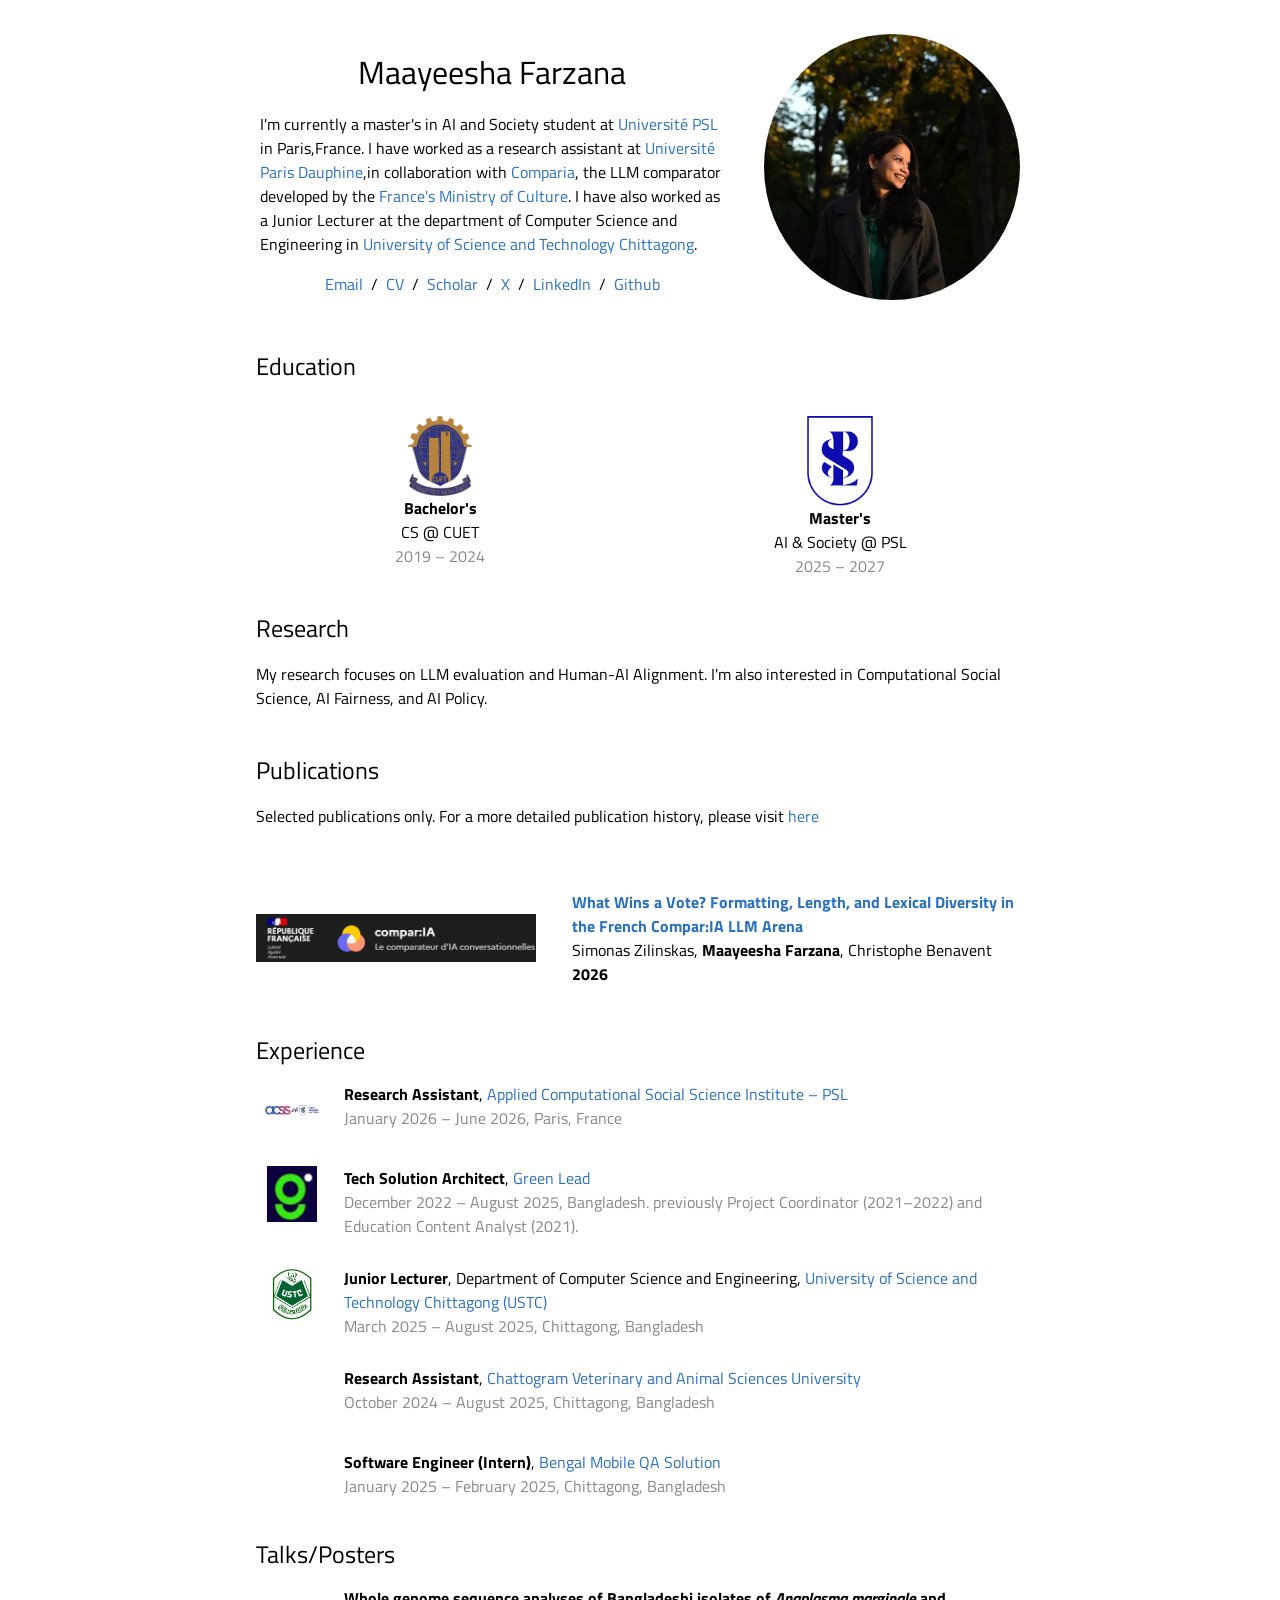
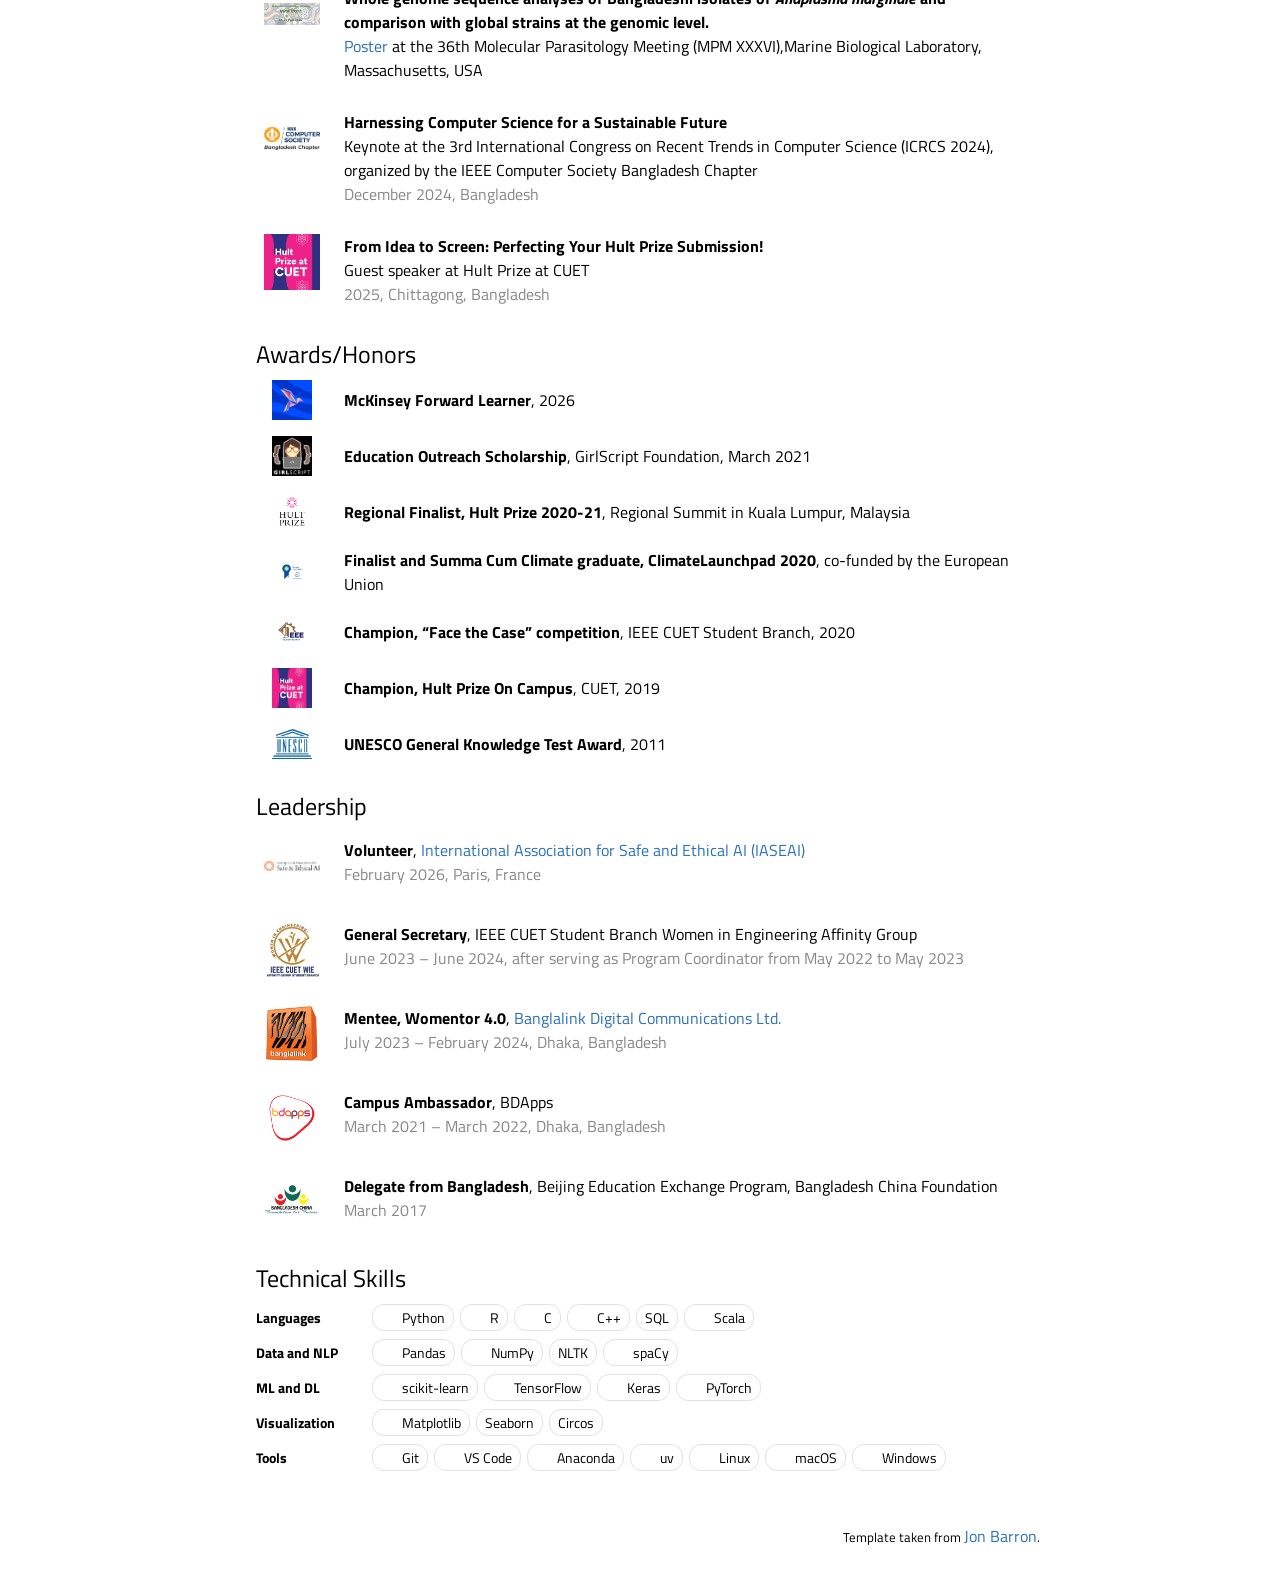
==== commit 8cc6d40c: "/ added" ====
--- a/index.html
+++ b/index.html
@@ -201,7 +201,7 @@
   <table class="entry-table"><tbody>
     <tr>
       <td colspan="2" style="padding:16px;padding-bottom:0;vertical-align:middle">
-        <h2>Talks and Posters</h2>
+        <h2>Talks/Posters</h2>
       </td>
     </tr>
     <tr>
@@ -239,7 +239,7 @@
   <table class="entry-table compact"><tbody>
     <tr>
       <td colspan="2" style="padding:16px;padding-bottom:0;vertical-align:middle">
-        <h2>Awards and Honors</h2>
+        <h2>Awards/Honors</h2>
       </td>
     </tr>
     <tr>
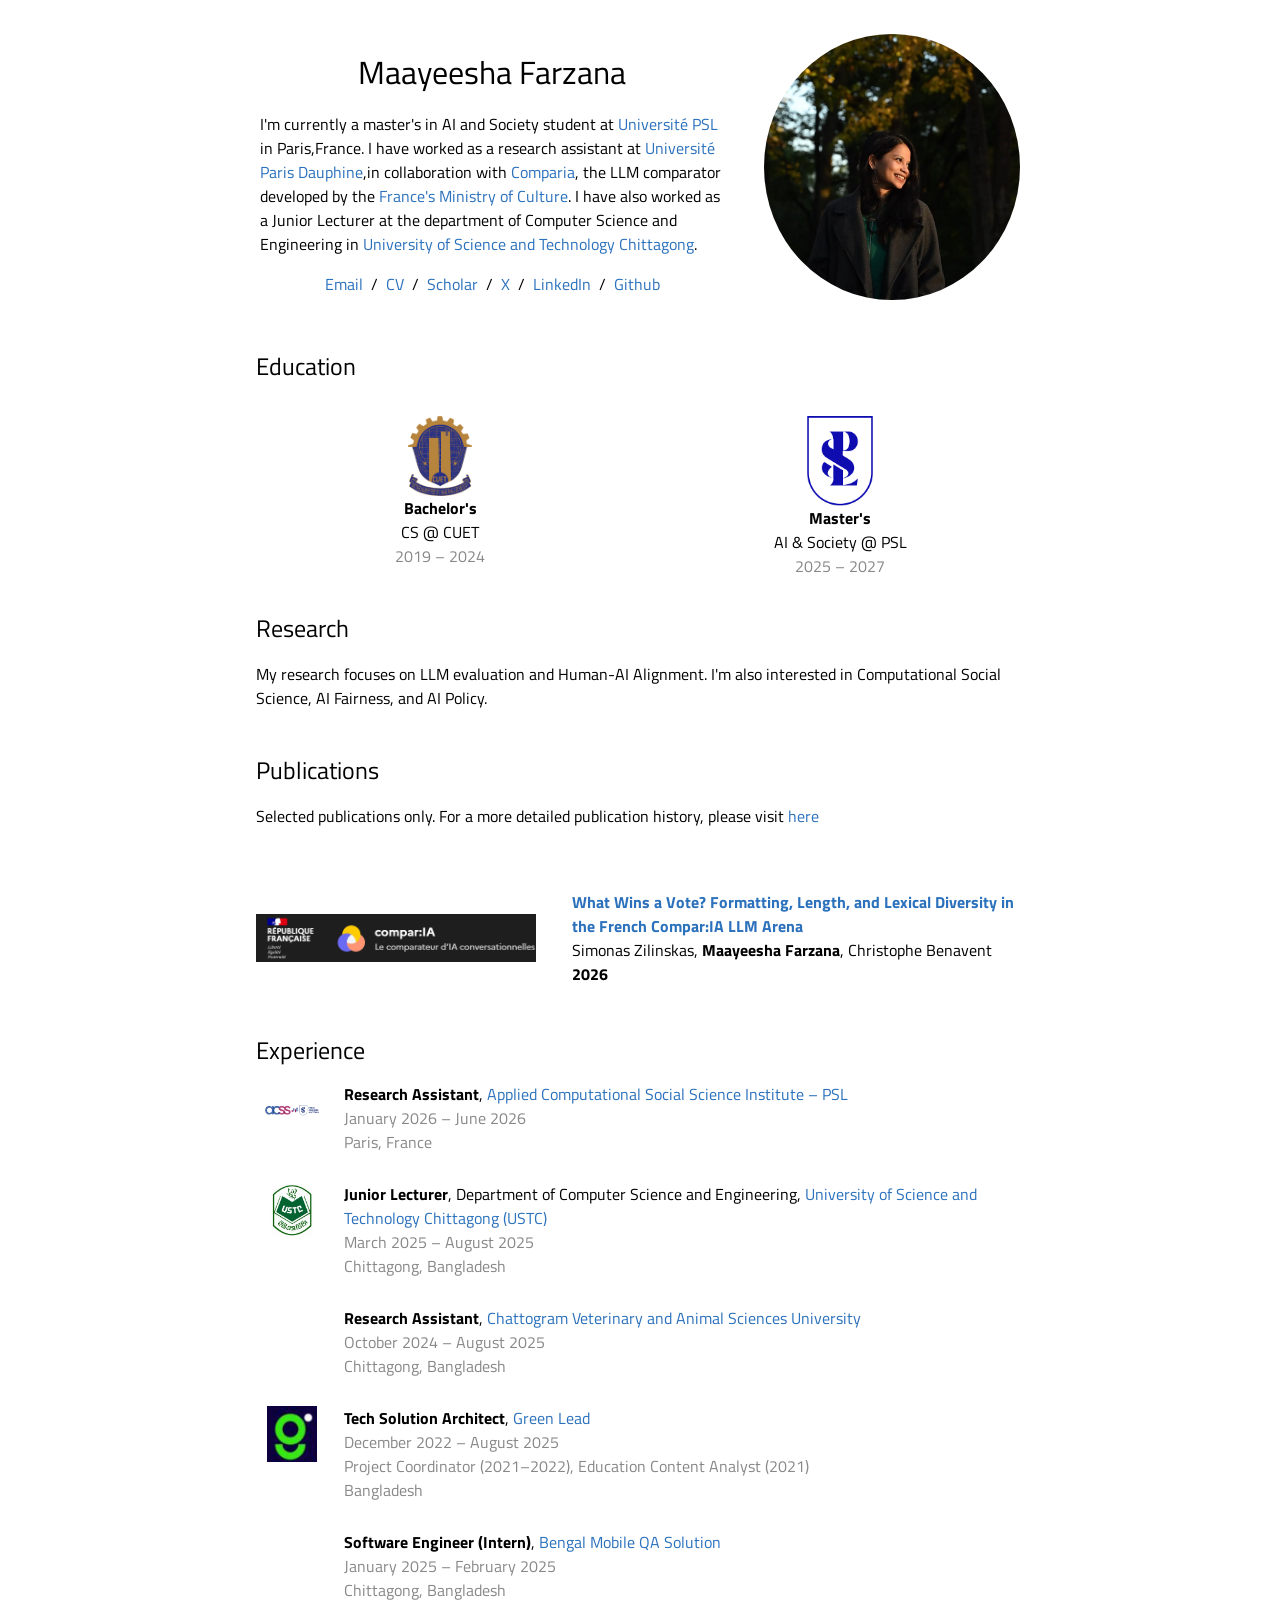
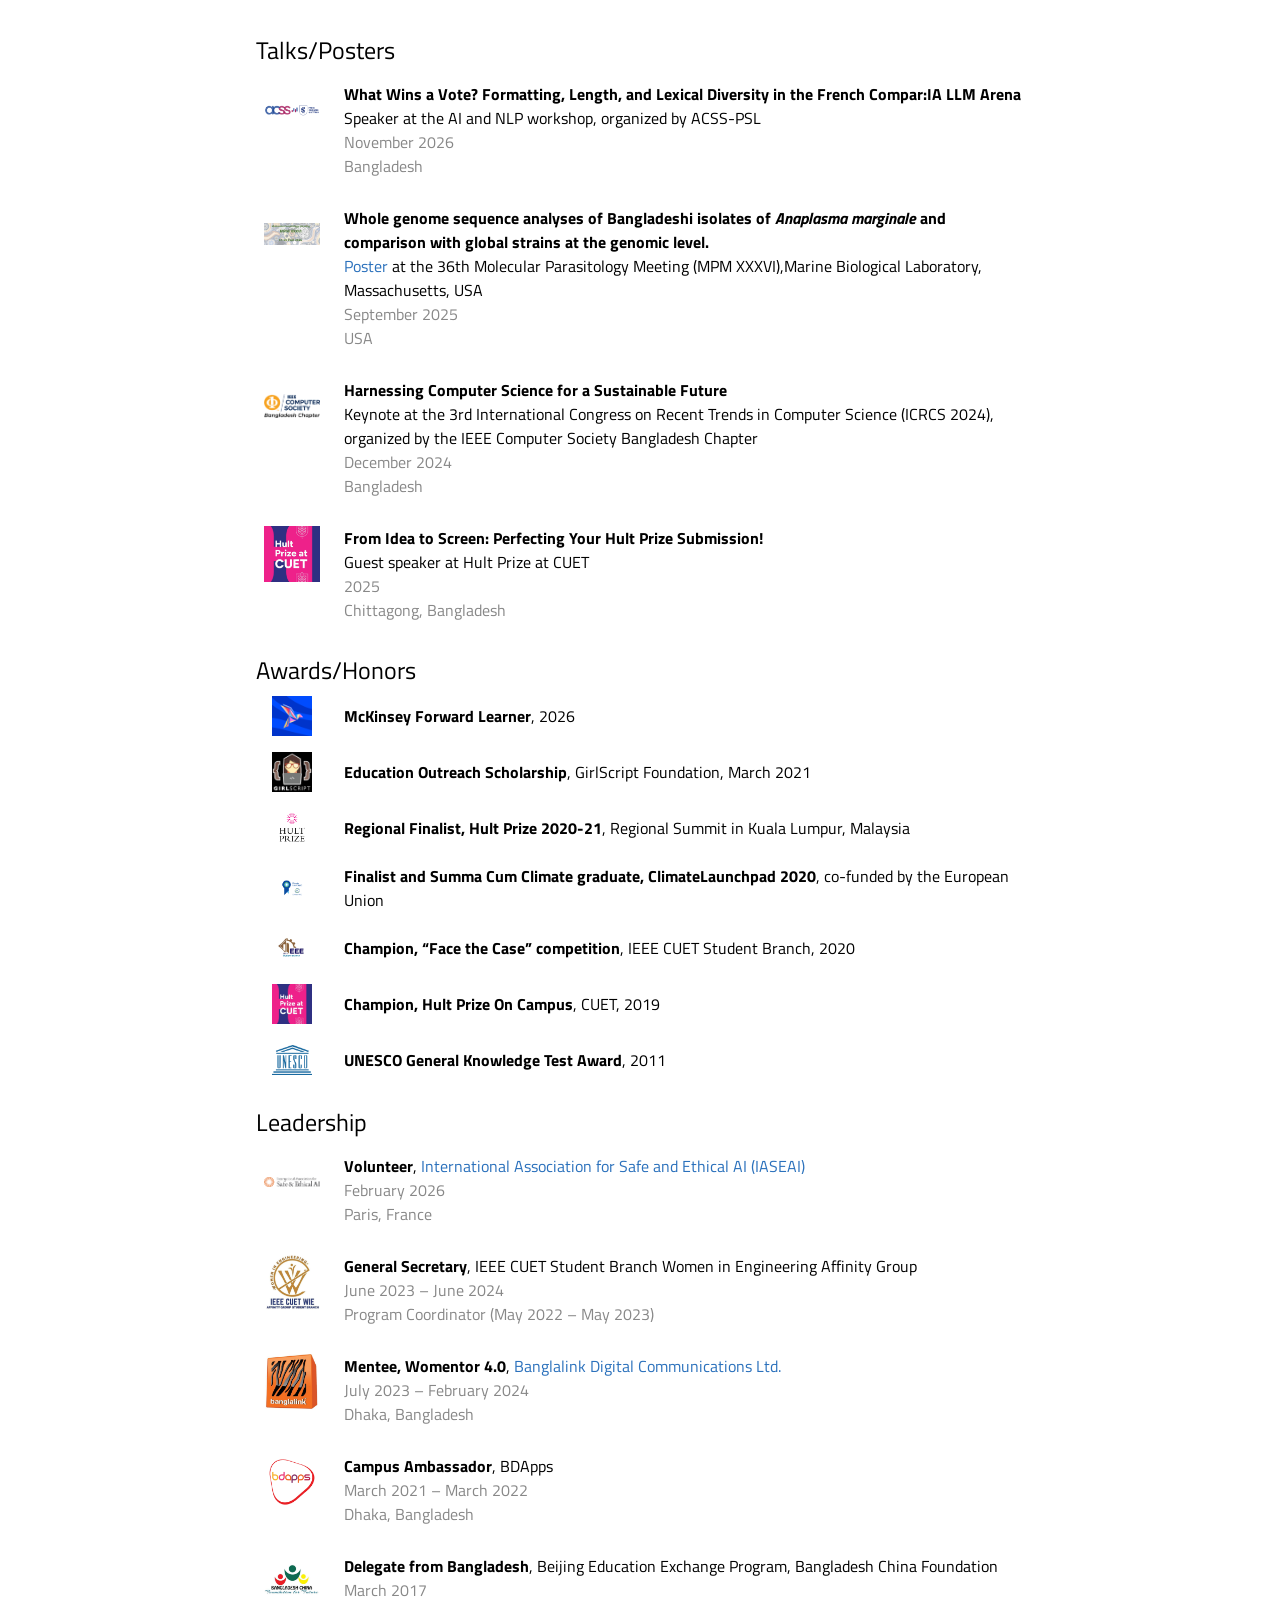
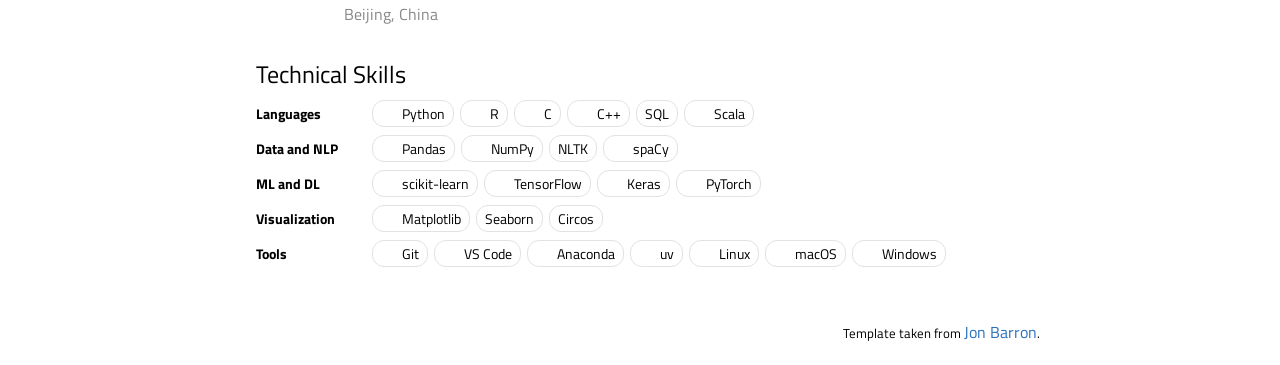
==== commit 94917b5e: "updated talks" ====
--- a/index.html
+++ b/index.html
@@ -156,7 +156,25 @@
       </td>
       <td class="entry-cell">
         <strong>Research Assistant</strong>, <a href="https://acss-dig.psl.eu/en">Applied Computational Social Science Institute – PSL</a><br>
-        <span class="entry-meta">January 2026 – June 2026, Paris, France</span>
+        <span class="entry-meta">January 2026 – June 2026 <br>Paris, France</span>
+      </td>
+    </tr>
+    <tr>
+      <td class="logo-cell">
+        <a href="https://ustc.ac.bd/"><img class="logo" src="images/ustc.png" data-domain="https://ustc.ac.bd/" onerror="logoFallback(this)" alt="USTC logo"></a>
+      </td>
+      <td class="entry-cell">
+        <strong>Junior Lecturer</strong>, Department of Computer Science and Engineering, <a href="https://ustc.ac.bd/">University of Science and Technology Chittagong (USTC)</a><br>
+        <span class="entry-meta">March 2025 – August 2025 <br>Chittagong, Bangladesh</span>
+      </td>
+    </tr>
+    <tr>
+      <td class="logo-cell">
+        <a href="https://cvasu.ac.bd/"><img class="logo" src="images/cvasu.jpeg" data-domain="https://cvasu.ac.bd/" onerror="logoFallback(this)" alt="CVASU logo"></a>
+      </td>
+      <td class="entry-cell">
+        <strong>Research Assistant</strong>, <a href="https://cvasu.ac.bd/">Chattogram Veterinary and Animal Sciences University</a><br>
+        <span class="entry-meta">October 2024 – August 2025 <br>Chittagong, Bangladesh</span>
       </td>
     </tr>
     <tr>
@@ -165,25 +183,7 @@
       </td>
       <td class="entry-cell">
         <strong>Tech Solution Architect</strong>, <a href="https://greenleadglobal.org/">Green Lead</a><br>
-        <span class="entry-meta">December 2022 – August 2025, Bangladesh. previously Project Coordinator (2021–2022) and Education Content Analyst (2021).</span>
-      </td>
-    </tr>
-    <tr>
-      <td class="logo-cell">
-        <a href="https://ustc.ac.bd/"><img class="logo" src="images/ustc.png" data-domain="https://ustc.ac.bd/" onerror="logoFallback(this)" alt="USTC logo"></a>
-      </td>
-      <td class="entry-cell">
-        <strong>Junior Lecturer</strong>, Department of Computer Science and Engineering, <a href="https://ustc.ac.bd/">University of Science and Technology Chittagong (USTC)</a><br>
-        <span class="entry-meta">March 2025 – August 2025, Chittagong, Bangladesh</span>
-      </td>
-    </tr>
-    <tr>
-      <td class="logo-cell">
-        <a href="https://cvasu.ac.bd/"><img class="logo" src="images/cvasu.jpeg" data-domain="https://cvasu.ac.bd/" onerror="logoFallback(this)" alt="CVASU logo"></a>
-      </td>
-      <td class="entry-cell">
-        <strong>Research Assistant</strong>, <a href="https://cvasu.ac.bd/">Chattogram Veterinary and Animal Sciences University</a><br>
-        <span class="entry-meta">October 2024 – August 2025, Chittagong, Bangladesh</span>
+        <span class="entry-meta">December 2022 – August 2025 <br>Project Coordinator (2021–2022), Education Content Analyst (2021) <br>Bangladesh </span>
       </td>
     </tr>
     <tr>
@@ -192,7 +192,7 @@
       </td>
       <td class="entry-cell">
         <strong>Software Engineer (Intern)</strong>, <a href="https://www.bengalmobileqa.com/">Bengal Mobile QA Solution</a><br>
-        <span class="entry-meta">January 2025 – February 2025, Chittagong, Bangladesh</span>
+        <span class="entry-meta">January 2025 – February 2025 <br>Chittagong, Bangladesh</span>
       </td>
     </tr>
   </tbody></table>
@@ -204,13 +204,25 @@
         <h2>Talks/Posters</h2>
       </td>
     </tr>
+<tr>
+      <td class="logo-cell">
+        <img class="logo" src="images/dauphine.png" data-domain="https://acss-dig.psl.eu/fr/seminaires/nlp/what-wins-a-vote-formatting-length-and-lexical-diversity-in-the-french-compar-ia-llm-arena" onerror="logoFallback(this)" alt="acss-psl">
+      </td>
+      <td class="entry-cell">
+        <span class="papertitle">What Wins a Vote? Formatting, Length, and Lexical Diversity in the French Compar:IA LLM Arena </span><br>
+        Speaker at the AI and NLP workshop, organized by ACSS-PSL<br>
+        <span class="entry-meta">November 2026 <br>Bangladesh</span>
+      </td>
+    </tr>
+
     <tr>
       <td class="logo-cell">
         <a href="https://mesamalaria.org/updates/molecular-parasitology-meeting-mpm-xxxvi-2025/"><img class="logo" src="images/mpm.jpg" data-domain="https://mesamalaria.org/updates/molecular-parasitology-meeting-mpm-xxxvi-2025/" onerror="logoFallback(this)" alt=""></a>
       </td>
       <td class="entry-cell">
         <span class="papertitle">Whole genome sequence analyses of Bangladeshi isolates of <em>Anaplasma marginale</em> and comparison with global strains at the genomic level.<br>
-        <a href="data/mpm-poster.pdf" target="_blank">Poster</a></span> at the 36th Molecular Parasitology Meeting (MPM XXXVI),Marine Biological Laboratory</a>, Massachusetts, USA<br>
+        <a href="data/poster_cvasu.pdf" target="_blank">Poster</a></span> at the 36th Molecular Parasitology Meeting (MPM XXXVI),Marine Biological Laboratory</a>, Massachusetts, USA<br>
+        <span class="entry-meta">September 2025 <br>USA</span>
       </td>
     </tr>
     <tr>
@@ -220,7 +232,7 @@
       <td class="entry-cell">
         <span class="papertitle">Harnessing Computer Science for a Sustainable Future</span><br>
         Keynote at the 3rd International Congress on Recent Trends in Computer Science (ICRCS 2024), organized by the IEEE Computer Society Bangladesh Chapter<br>
-        <span class="entry-meta">December 2024, Bangladesh</span>
+        <span class="entry-meta">December 2024 <br>Bangladesh</span>
       </td>
     </tr>
     <tr>
@@ -230,7 +242,7 @@
       <td class="entry-cell">
         <span class="papertitle">From Idea to Screen: Perfecting Your Hult Prize Submission!</span><br>
         Guest speaker at Hult Prize at CUET<br>
-        <span class="entry-meta">2025, Chittagong, Bangladesh</span>
+        <span class="entry-meta">2025 <br>Chittagong, Bangladesh</span>
       </td>
     </tr>
   </tbody></table>
@@ -313,7 +325,7 @@
       </td>
       <td class="entry-cell">
         <strong>Volunteer</strong>, <a href="https://www.iaseai.org/">International Association for Safe and Ethical AI (IASEAI)</a><br>
-        <span class="entry-meta">February 2026, Paris, France</span>
+        <span class="entry-meta">February 2026 <br>Paris, France</span>
       </td>
     </tr>
     <tr>
@@ -322,7 +334,7 @@
       </td>
       <td class="entry-cell">
         <strong>General Secretary</strong>, IEEE CUET Student Branch Women in Engineering Affinity Group<br>
-        <span class="entry-meta">June 2023 – June 2024, after serving as Program Coordinator from May 2022 to May 2023</span>
+        <span class="entry-meta">June 2023 – June 2024 <br>Program Coordinator (May 2022 – May 2023)</span>
       </td>
     </tr>
     <tr>
@@ -331,7 +343,7 @@
       </td>
       <td class="entry-cell">
         <strong>Mentee, Womentor 4.0</strong>, <a href="https://www.banglalink.net/">Banglalink Digital Communications Ltd.</a><br>
-        <span class="entry-meta">July 2023 – February 2024, Dhaka, Bangladesh</span>
+        <span class="entry-meta">July 2023 – February 2024 <br>Dhaka, Bangladesh</span>
       </td>
     </tr>
     <tr>
@@ -340,7 +352,7 @@
       </td>
       <td class="entry-cell">
         <strong>Campus Ambassador</strong>, BDApps<br>
-        <span class="entry-meta">March 2021 – March 2022, Dhaka, Bangladesh</span>
+        <span class="entry-meta">March 2021 – March 2022 <br>Dhaka, Bangladesh</span>
       </td>
     </tr>
     <tr>
@@ -349,7 +361,7 @@
       </td>
       <td class="entry-cell">
         <strong>Delegate from Bangladesh</strong>, Beijing Education Exchange Program, Bangladesh China Foundation<br>
-        <span class="entry-meta">March 2017</span>
+        <span class="entry-meta">March 2017 <br>Beijing, China</span>
       </td>
     </tr>
   </tbody></table>
